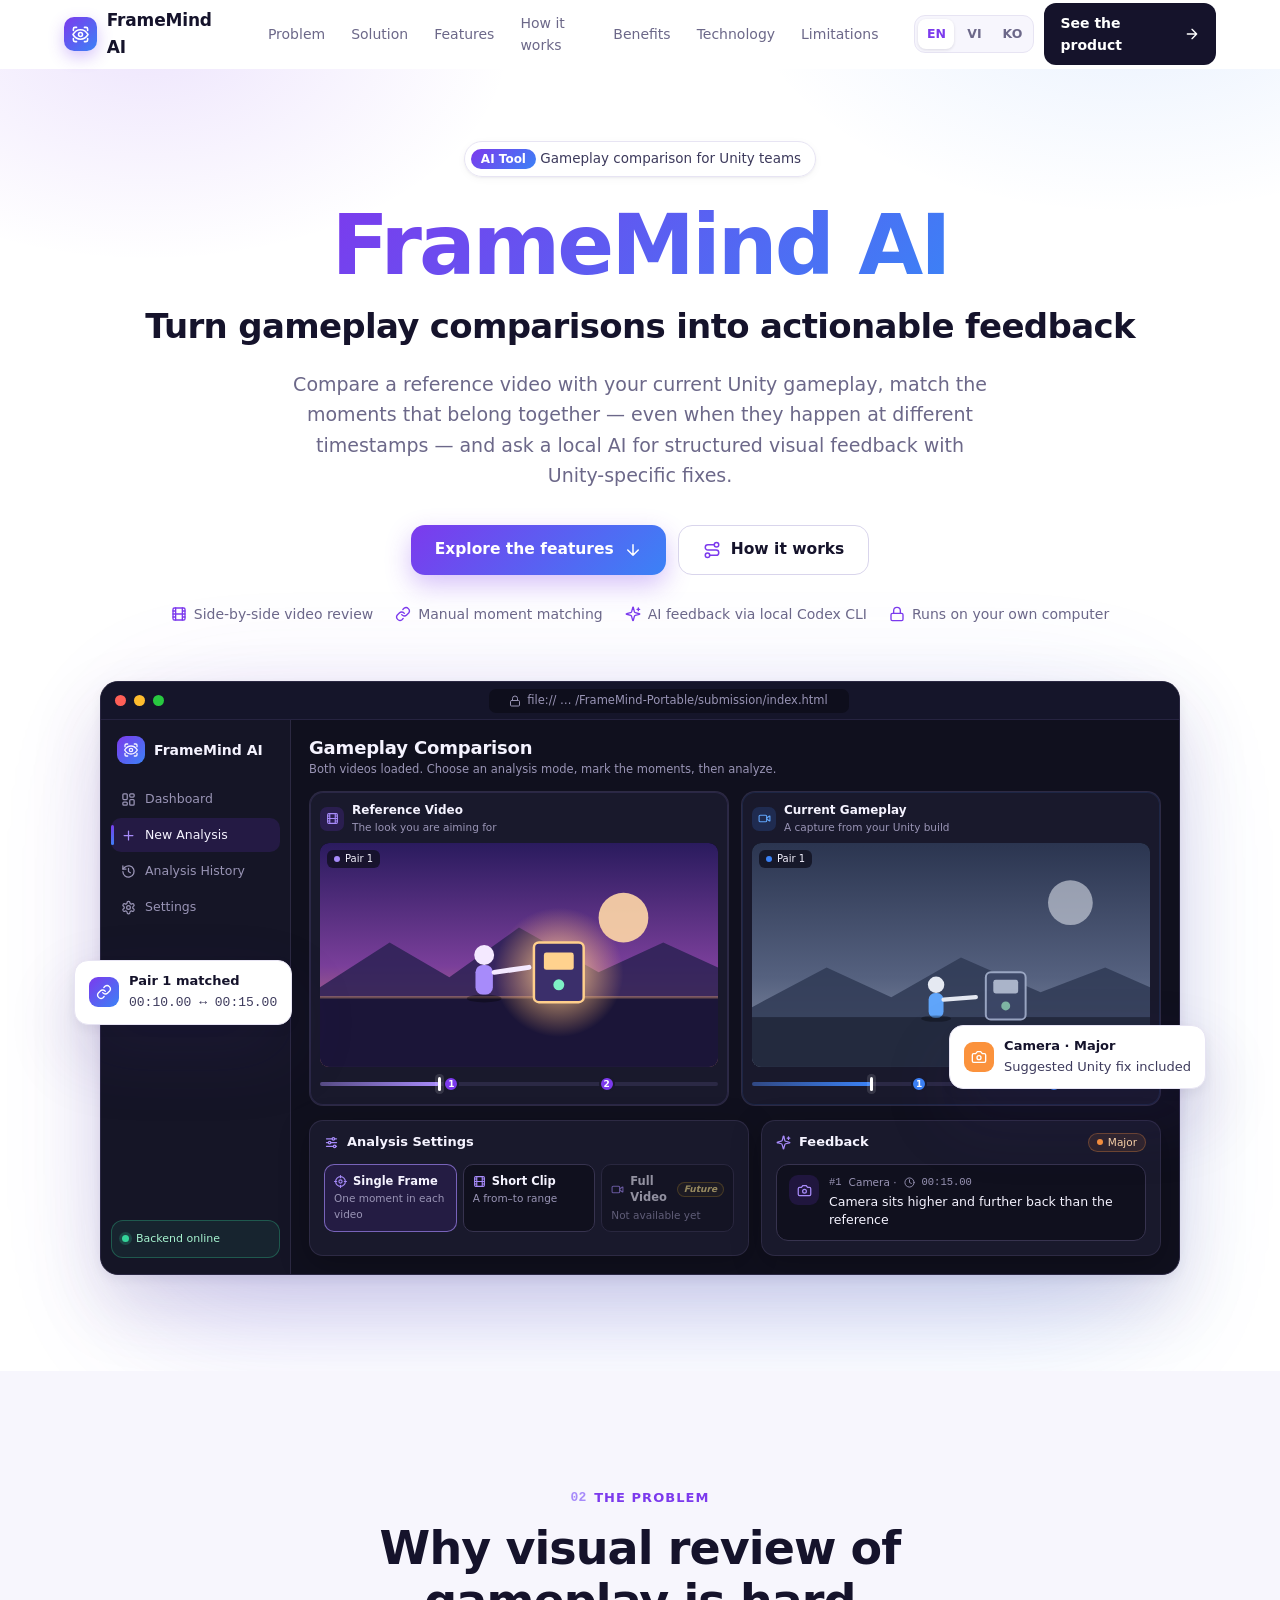
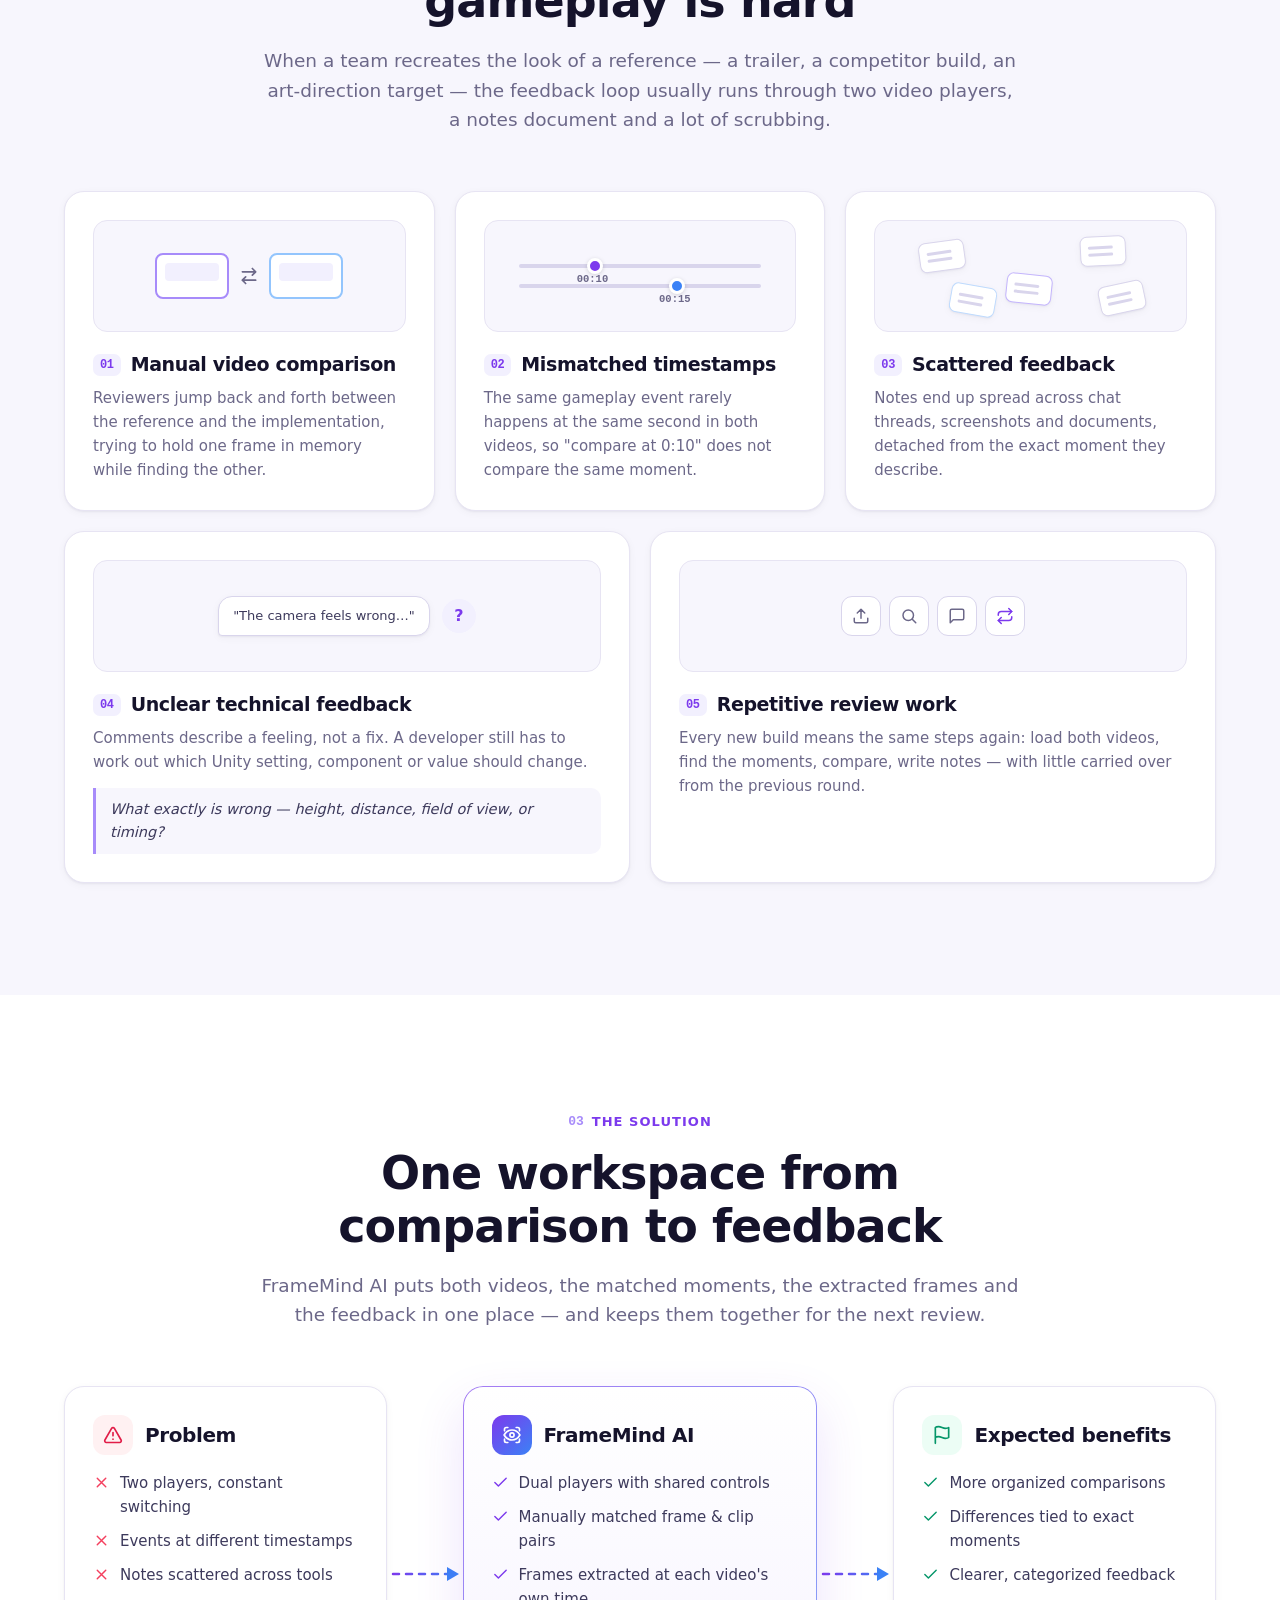
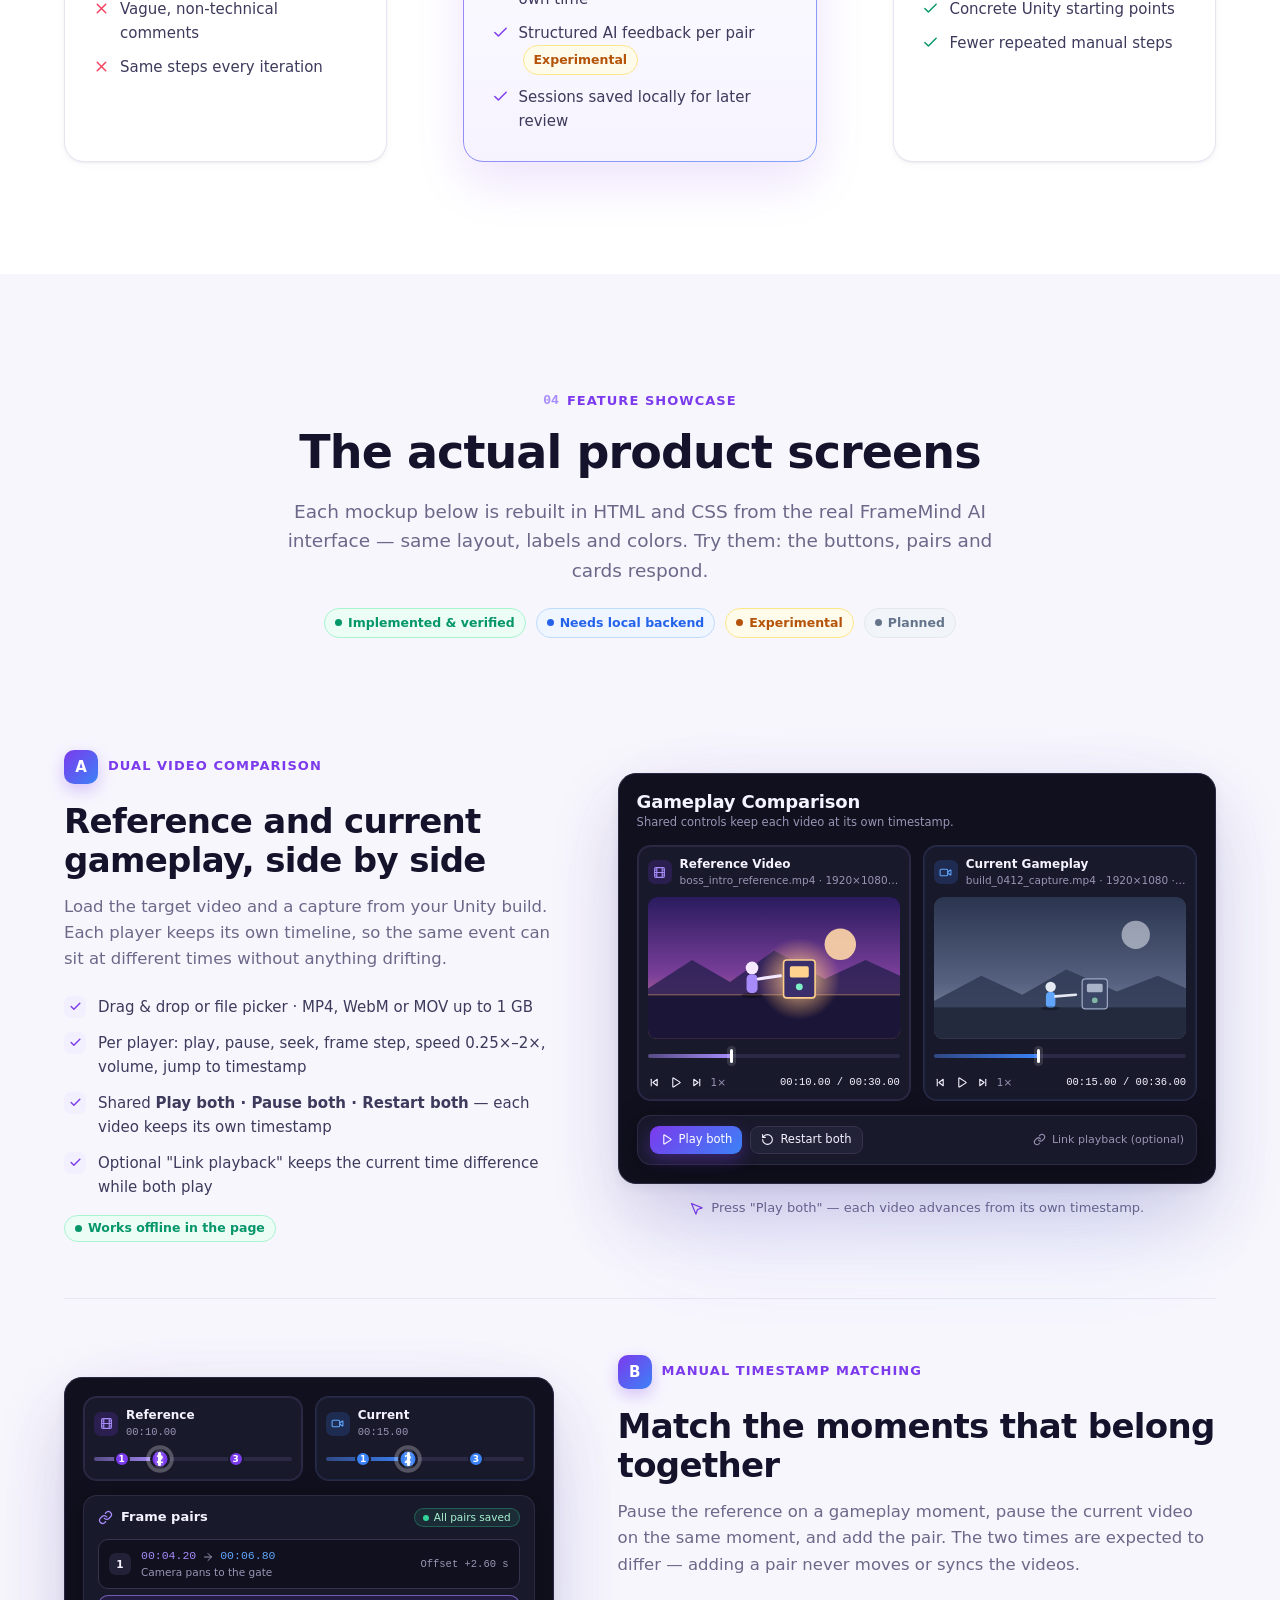
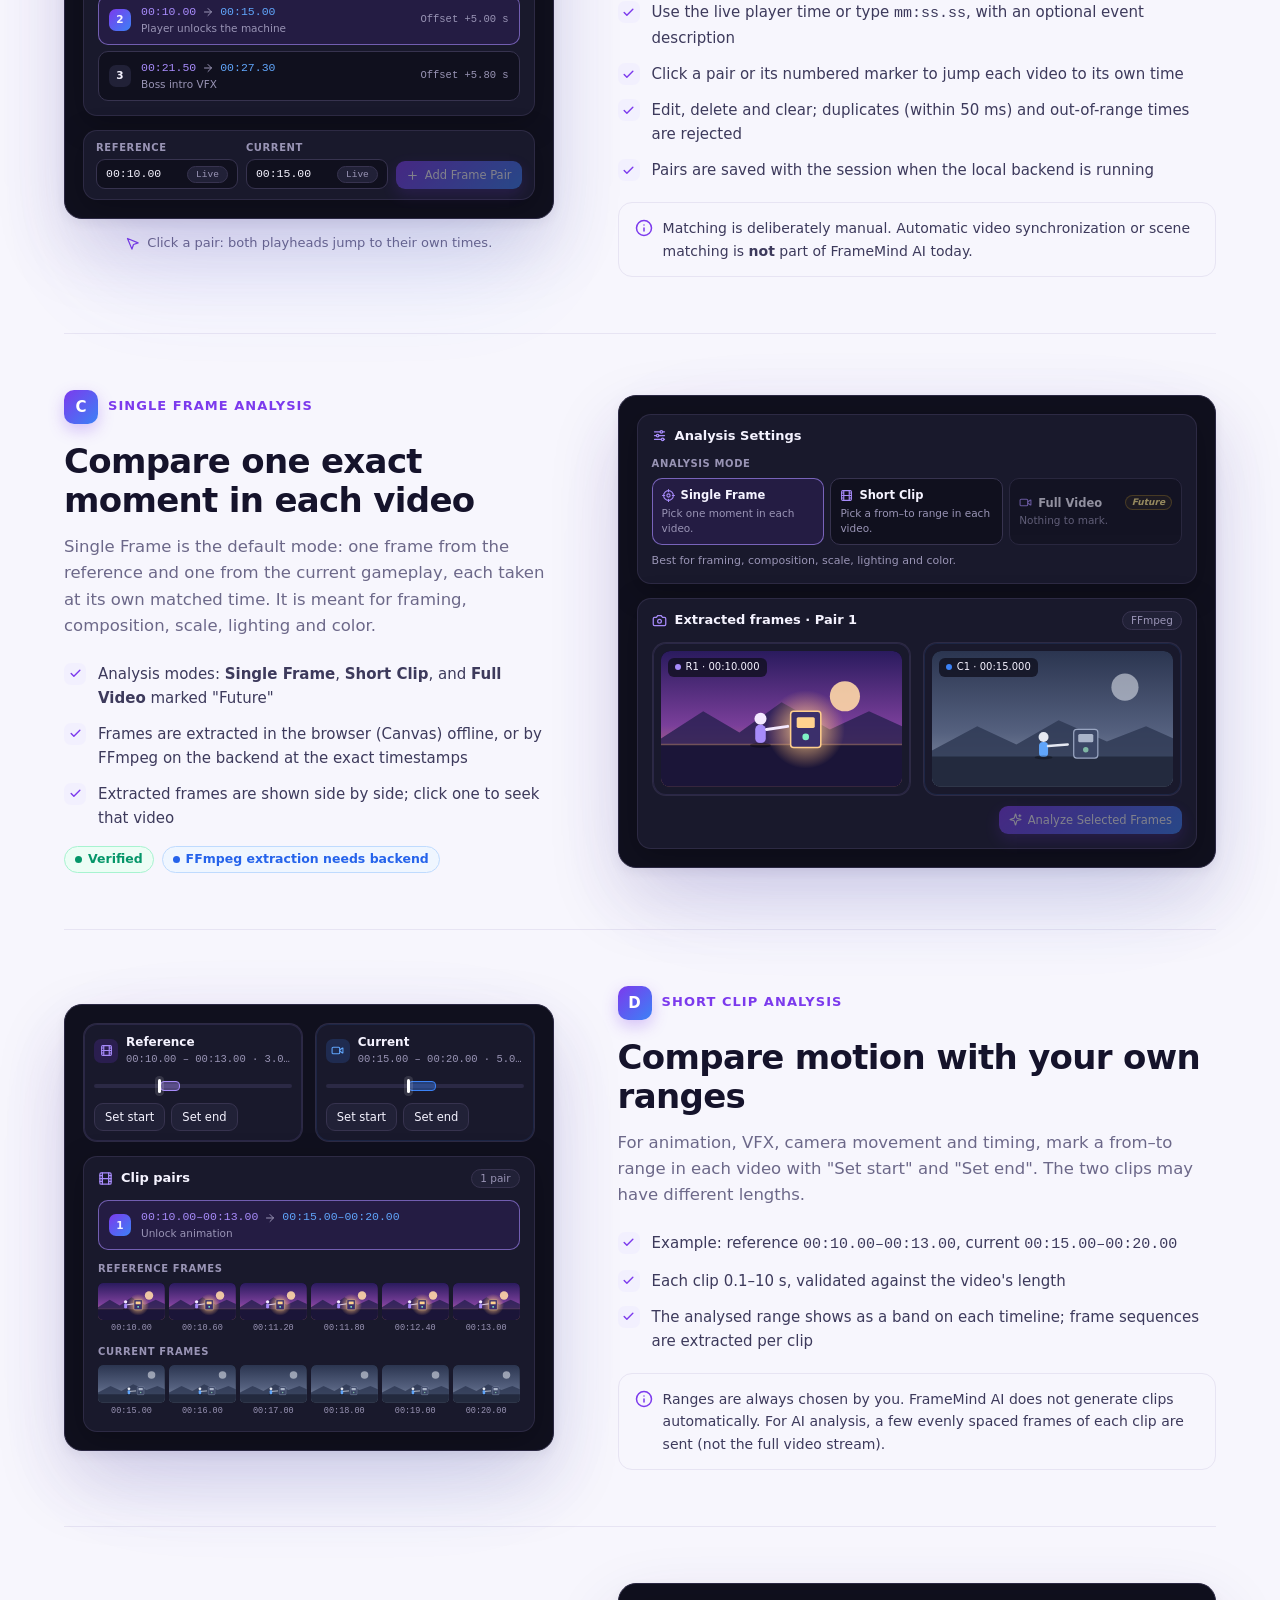
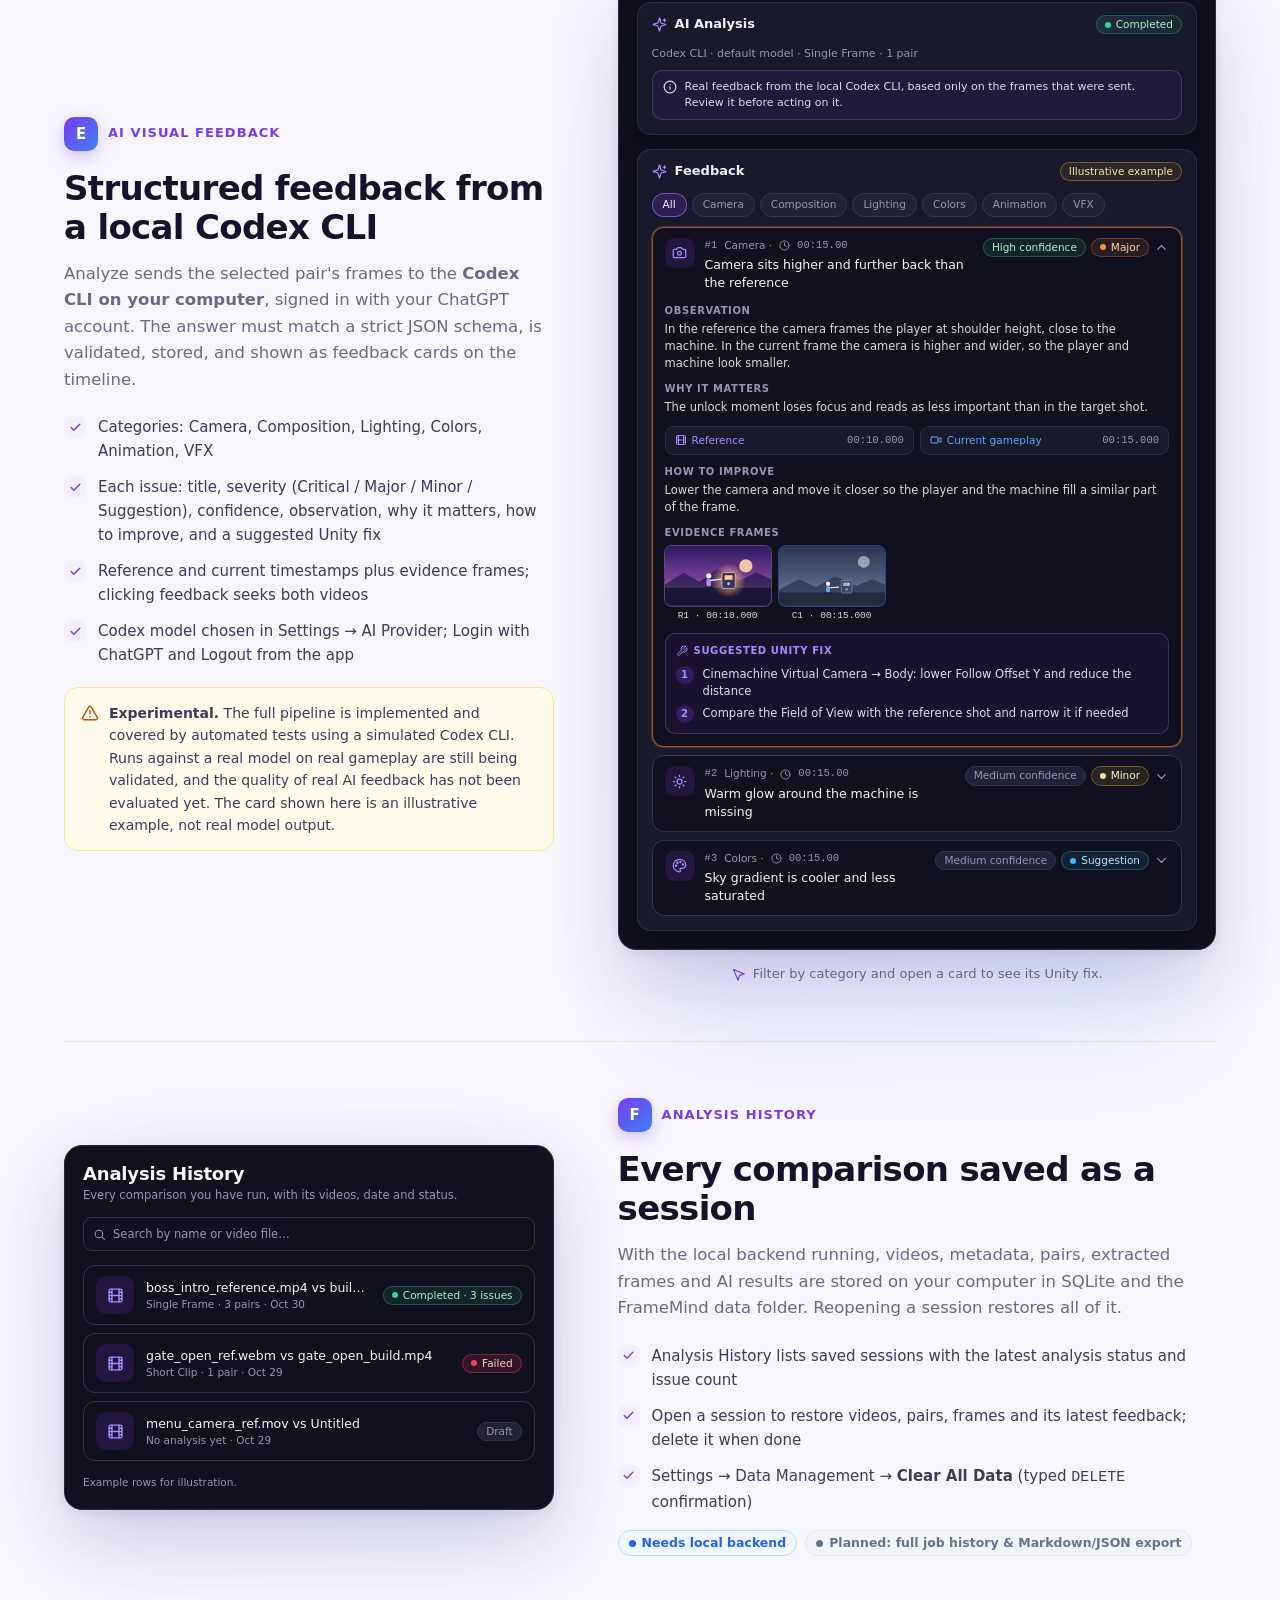
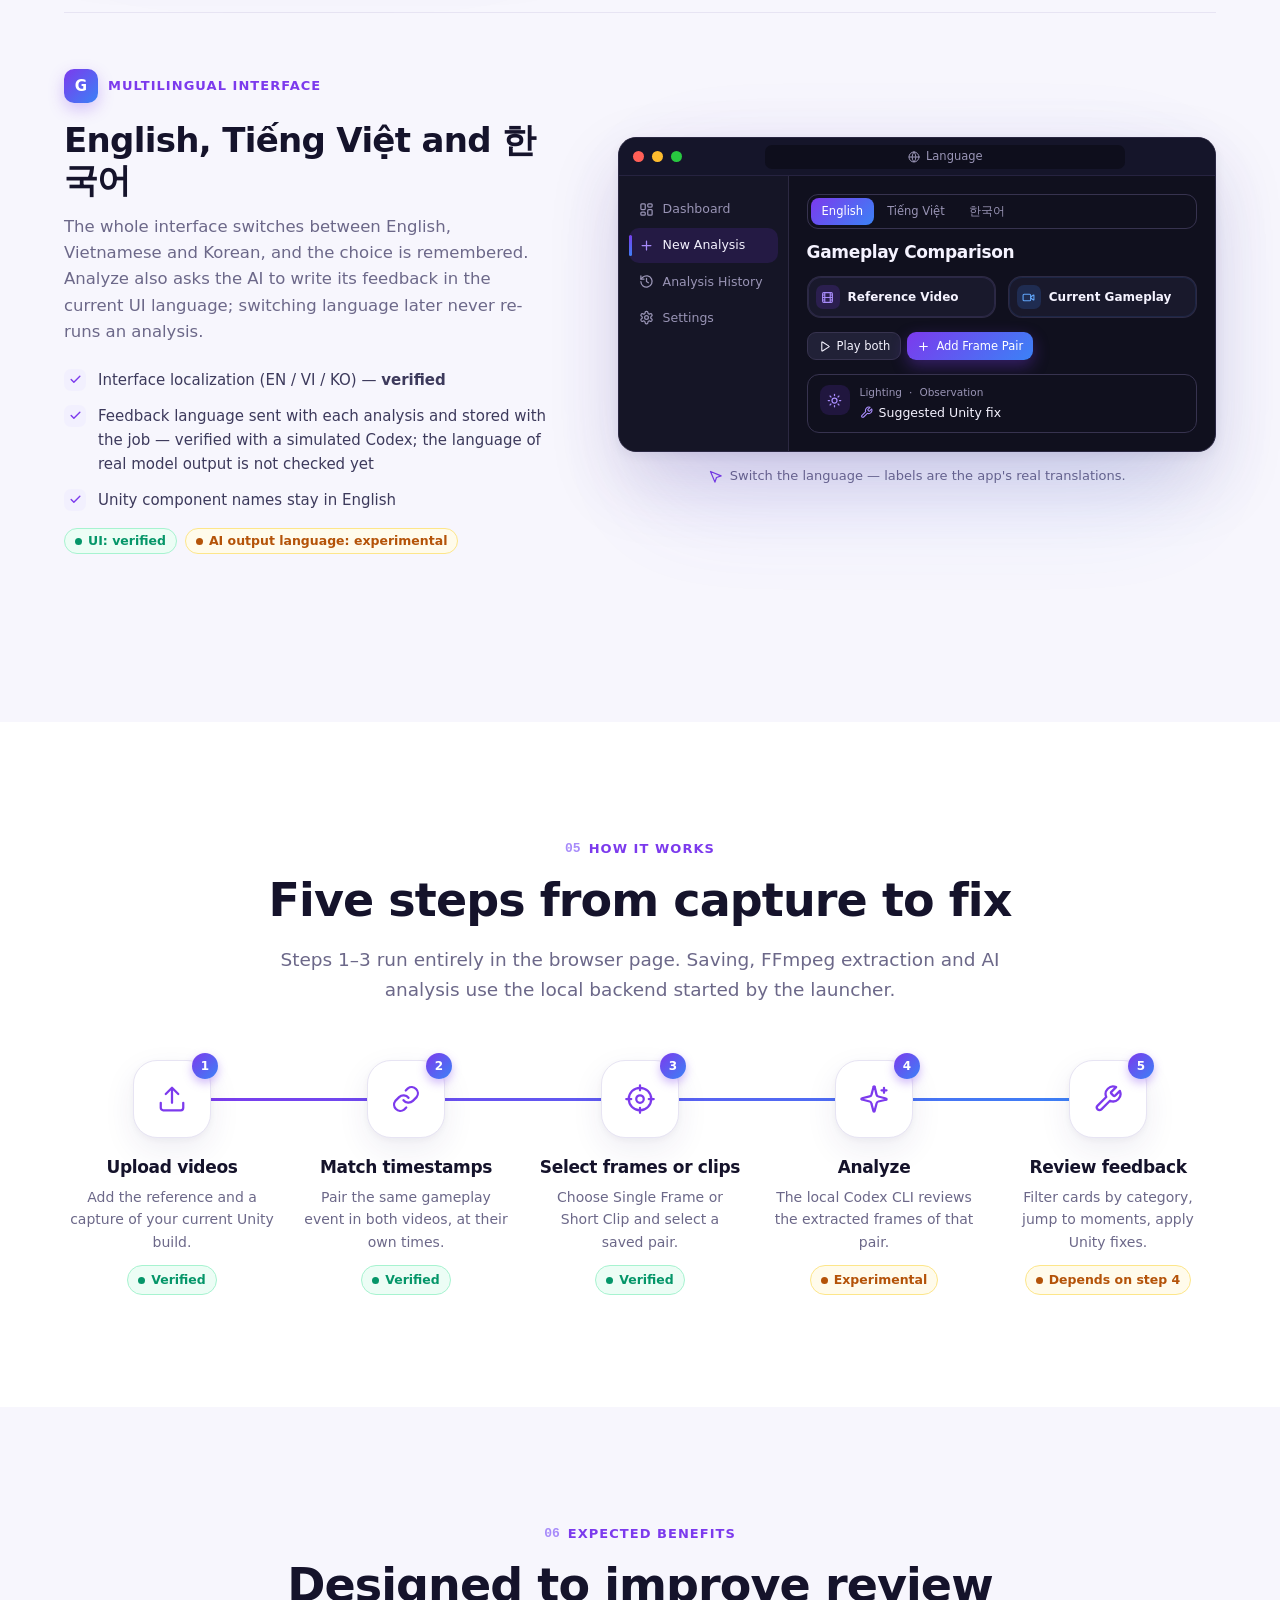
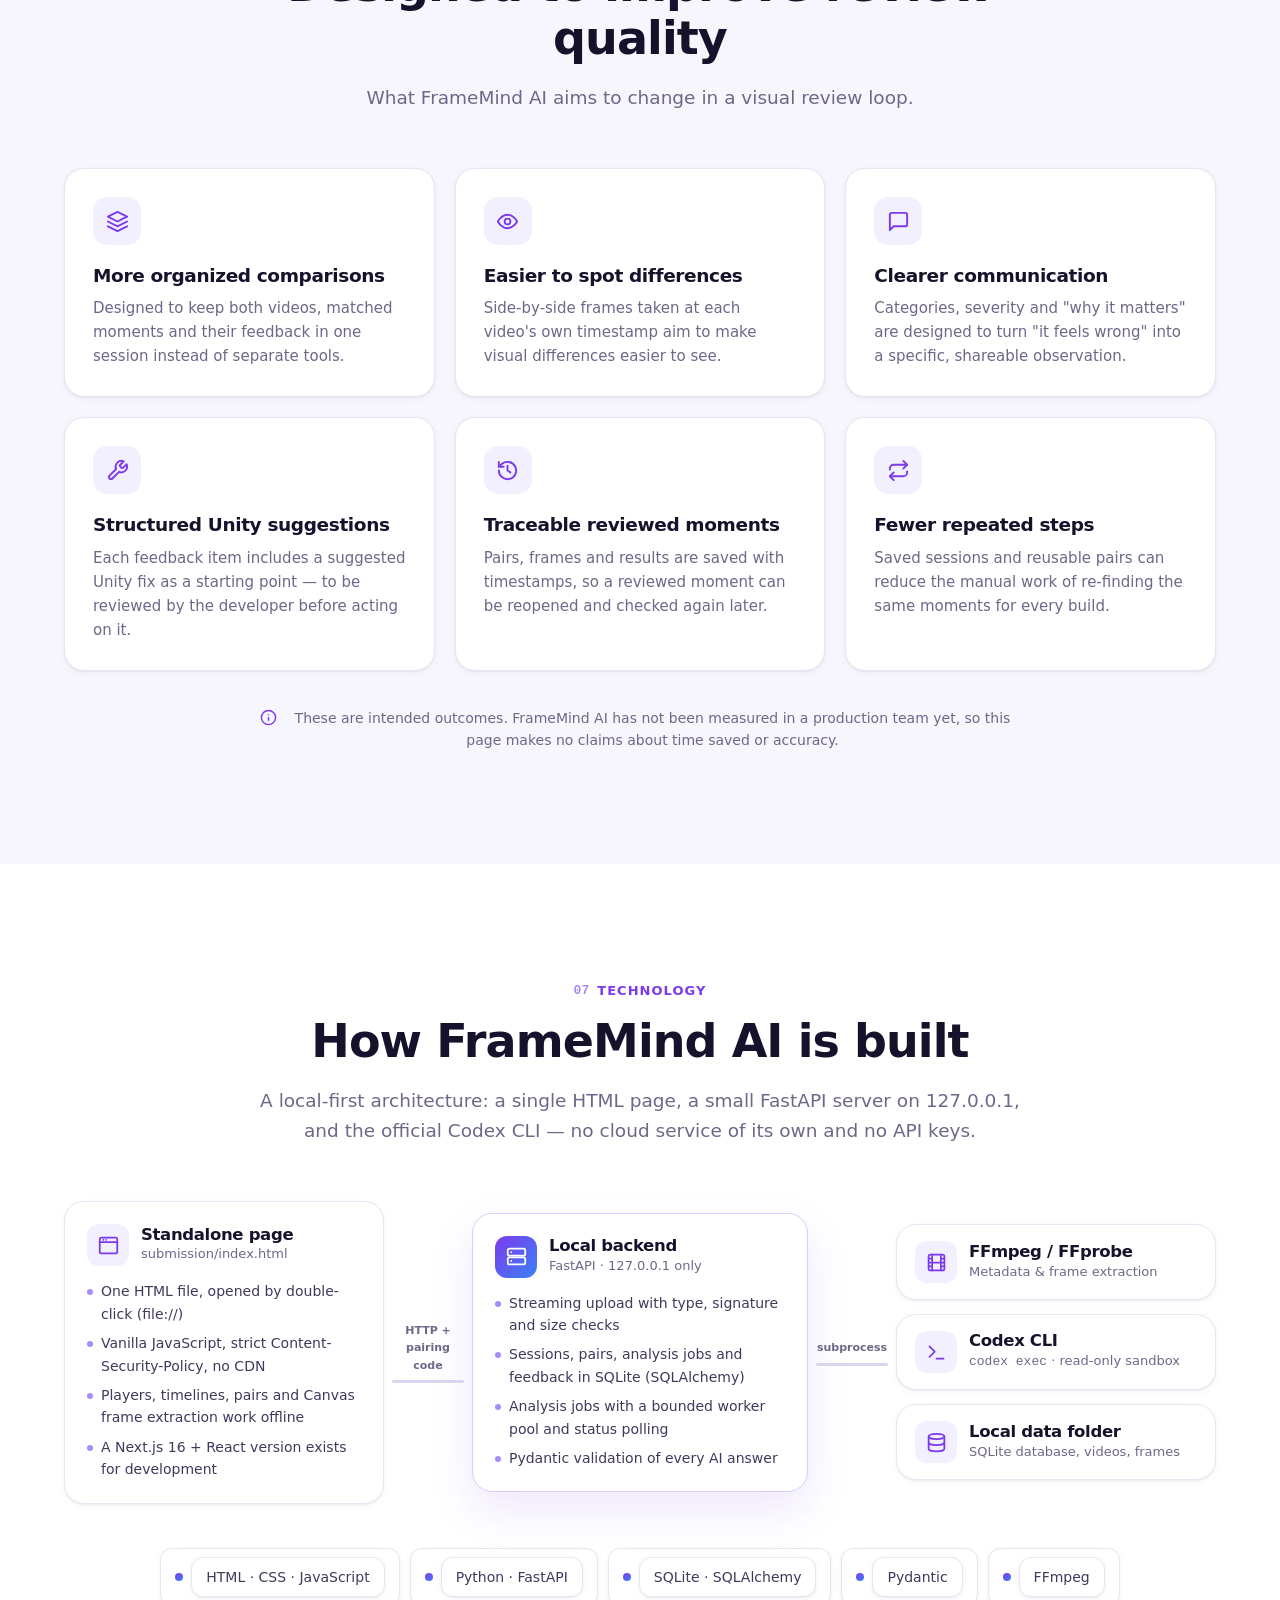
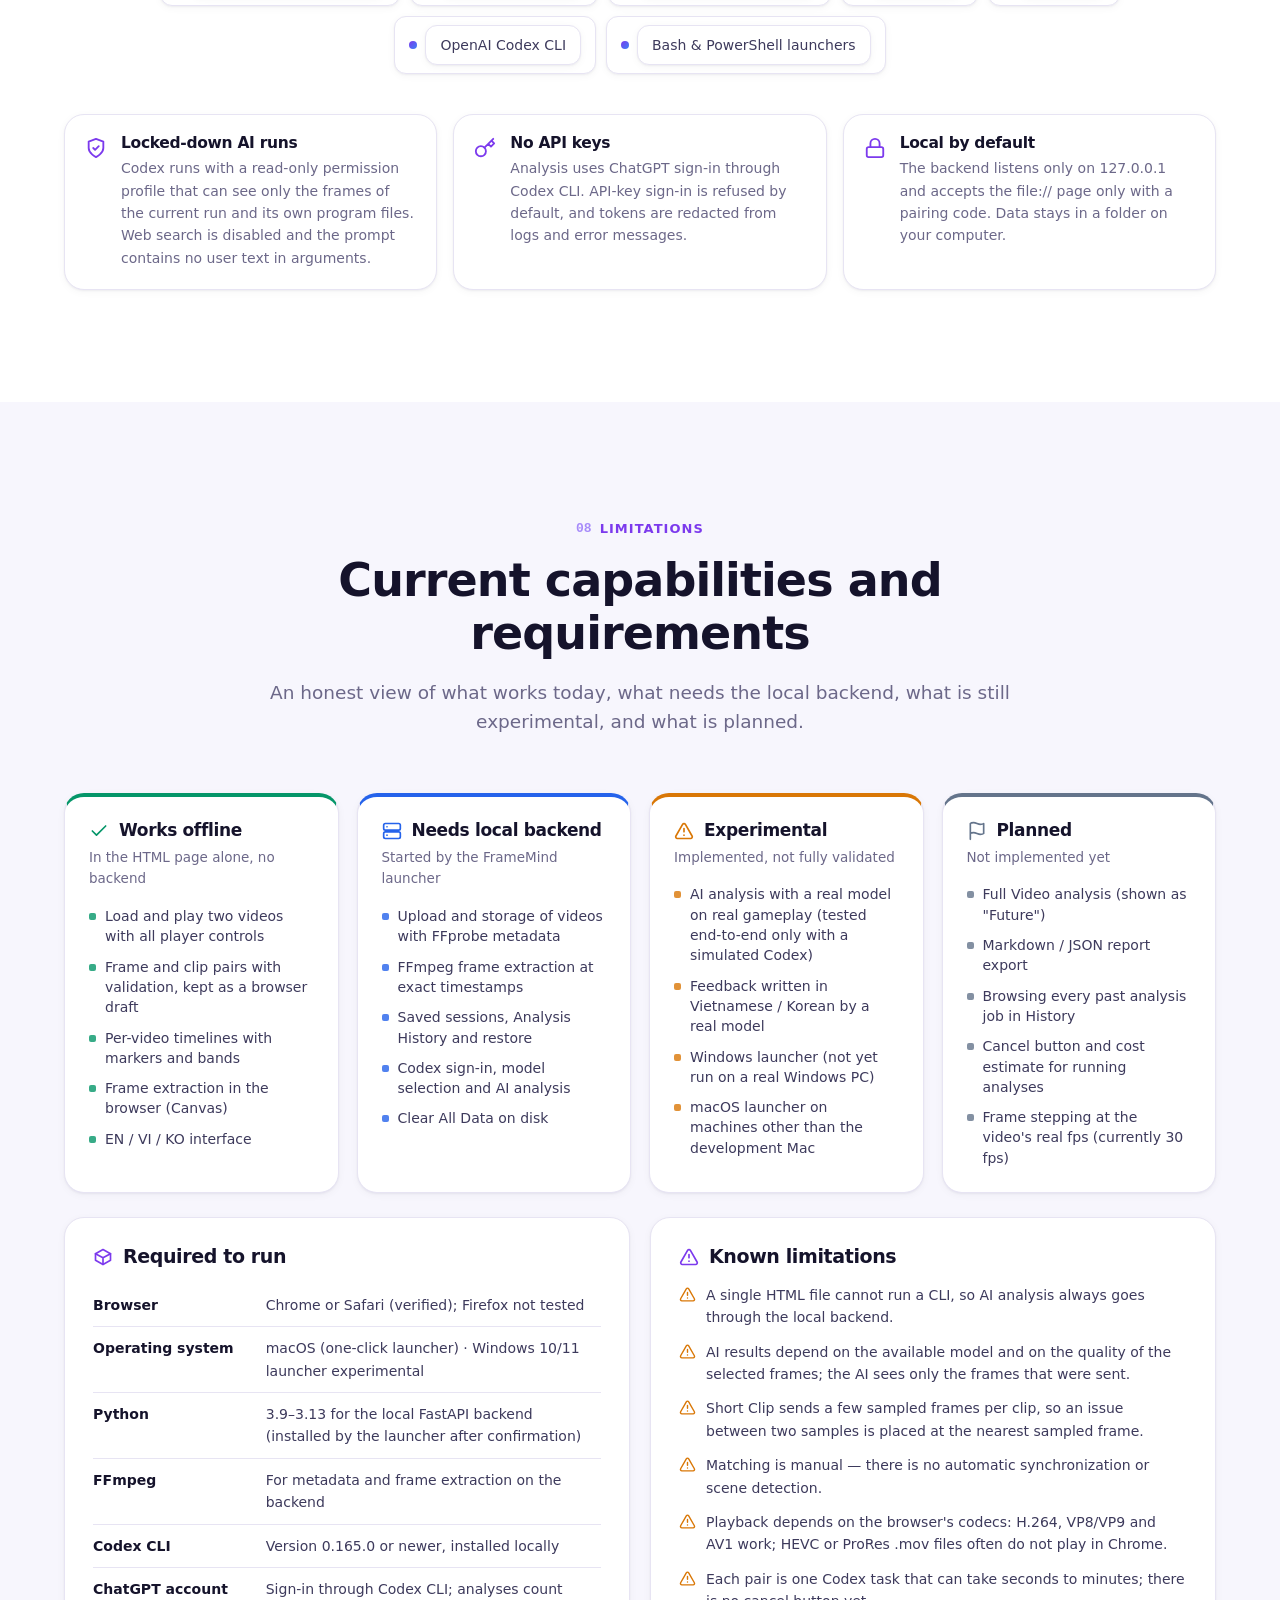
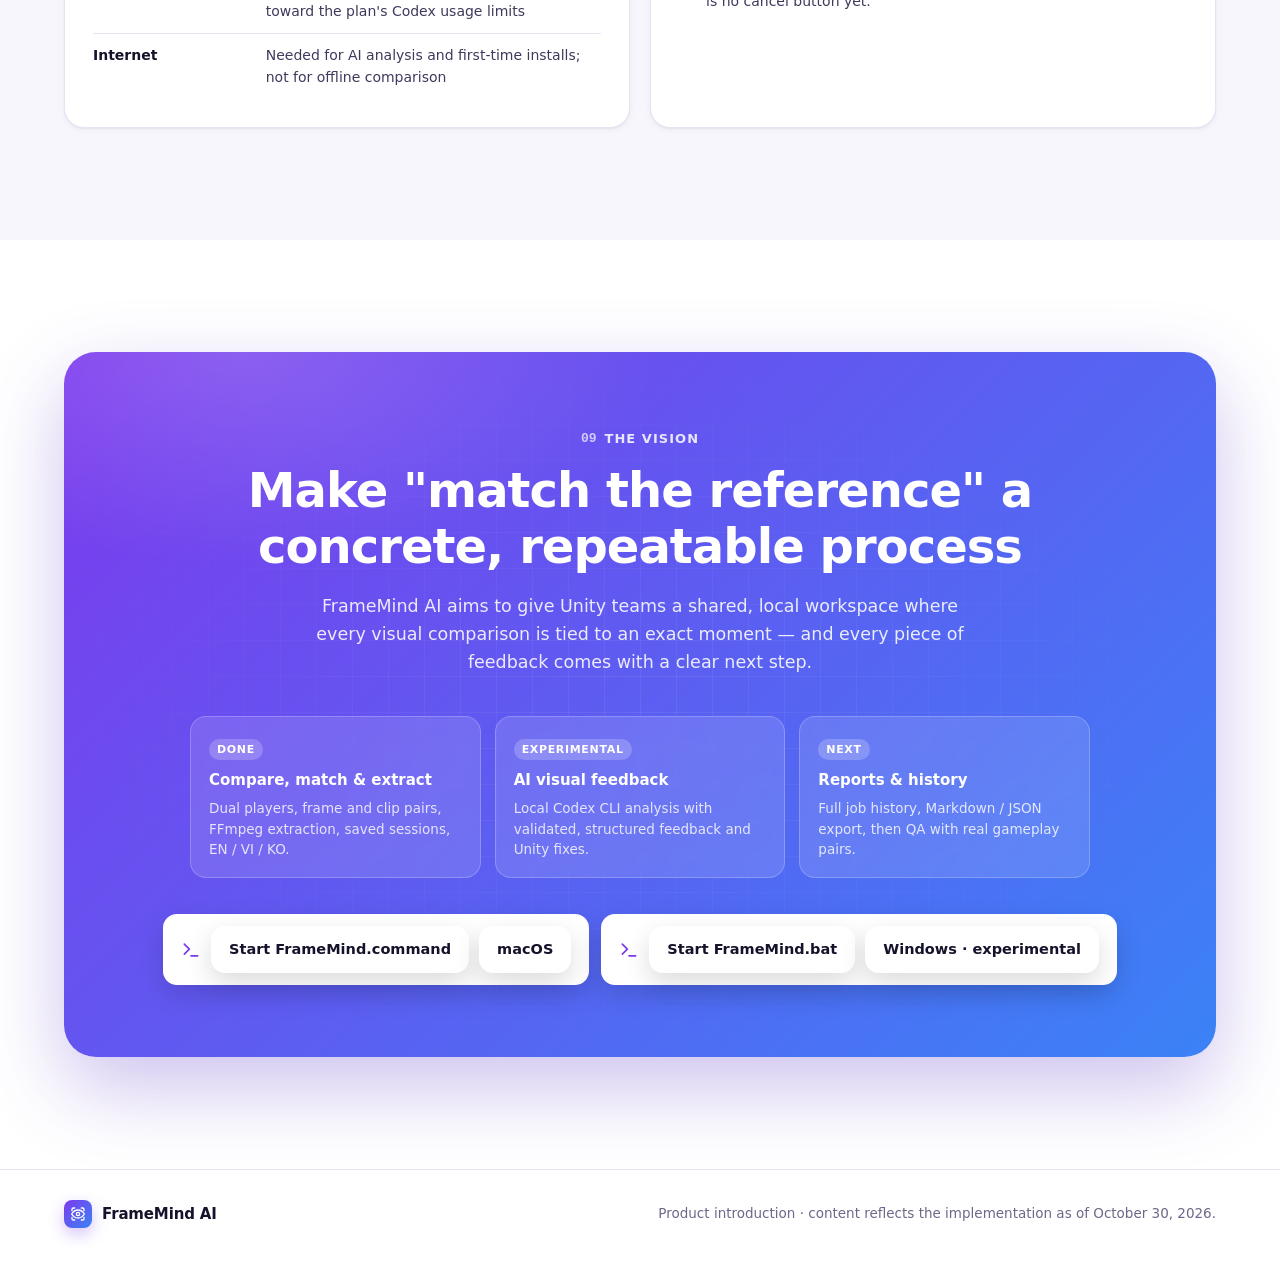
==== service-intro.html @ fdbe099b "Add service-intro.html: standalone product introduction page One self-contained HTML file (no extern" ====
<!doctype html>
<html lang="en">
<head>
<meta charset="utf-8">
<meta name="viewport" content="width=device-width, initial-scale=1">
<meta http-equiv="Content-Security-Policy" content="default-src 'none'; script-src 'unsafe-inline'; style-src 'unsafe-inline'; img-src data:">
<meta name="referrer" content="no-referrer">
<title>FrameMind AI — Gameplay Comparison &amp; Visual Feedback</title>
<meta name="description" content="FrameMind AI compares reference and current gameplay videos, aligns matching moments and organizes AI-assisted visual feedback for Unity teams.">
<!--
  FrameMind AI — product introduction page.
  One self-contained file: no external fonts, scripts, images or requests. Open it by double-clicking.
  Every claim on this page follows docs/PROGRESS.md, docs/ROADMAP.md and submission/index.html (2026-10-30).
-->
<style>
:root {
  --bg: #ffffff;
  --bg-soft: #f7f6fd;
  --bg-tint: #f2f0fe;
  --ink: #15132b;
  --ink-2: #3d3a5c;
  --muted: #6c6889;
  --line: #e7e4f3;
  --line-2: #d9d5ec;
  --primary: #7c3aed;
  --primary-2: #6d28d9;
  --primary-soft: #a78bfa;
  --accent: #3b82f6;
  --grad: linear-gradient(135deg, #7c3aed 0%, #3b82f6 100%);
  --ok: #059669; --ok-bg: #ecfdf5; --ok-line: #a7f3d0;
  --warn: #b45309; --warn-bg: #fffbeb; --warn-line: #fde68a;
  --plan: #64748b; --plan-bg: #f1f5f9; --plan-line: #e2e8f0;
  --info: #2563eb; --info-bg: #eff6ff; --info-line: #bfdbfe;
  --shadow-sm: 0 1px 2px rgba(21,19,43,.05), 0 2px 8px rgba(21,19,43,.04);
  --shadow: 0 2px 6px rgba(21,19,43,.04), 0 12px 32px rgba(54,38,120,.08);
  --shadow-lg: 0 4px 12px rgba(21,19,43,.06), 0 30px 70px rgba(54,38,120,.16);
  --radius: 20px;
  /* App (mockup) palette, copied from submission/index.html */
  --a-bg: #10101e; --a-surface: #19192c; --a-raised: #212137; --a-border: #37334f;
  --a-fg: #f5f3ff; --a-muted: #9994b5; --a-ref: #a78bfa; --a-cur: #3b82f6;
  --sev-critical: #f43f5e; --sev-major: #fb923c; --sev-minor: #fde68a; --sev-suggestion: #38bdf8;
  color-scheme: light;
}
* { box-sizing: border-box; }
html { overflow-x: hidden; overflow-x: clip; scroll-behavior: smooth; scroll-padding-top: 84px; -webkit-text-size-adjust: 100%; }
body {
  margin: 0; background: var(--bg); color: var(--ink);
  font-family: -apple-system, BlinkMacSystemFont, "Segoe UI", "Inter", "Apple SD Gothic Neo", "Malgun Gothic", "Noto Sans KR", system-ui, sans-serif;
  font-size: 16px; line-height: 1.6; -webkit-font-smoothing: antialiased; overflow-x: hidden;
}
h1, h2, h3, h4 { margin: 0; color: var(--ink); letter-spacing: -.02em; line-height: 1.15; }
p { margin: 0; }
a { color: var(--primary); text-decoration: none; }
button { font: inherit; color: inherit; cursor: pointer; border: 0; background: none; padding: 0; }
code, .mono { font-family: ui-monospace, SFMono-Regular, Menlo, Consolas, monospace; font-variant-numeric: tabular-nums; }
:focus-visible { outline: 2px solid var(--primary); outline-offset: 3px; border-radius: 6px; }
.ic { width: 20px; height: 20px; fill: none; stroke: currentColor; stroke-width: 2; stroke-linecap: round; stroke-linejoin: round; flex-shrink: 0; }
.sr-only { position: absolute; width: 1px; height: 1px; overflow: hidden; clip: rect(0,0,0,0); white-space: nowrap; }
.container { width: 100%; max-width: 1200px; margin: 0 auto; padding: 0 24px; }
@media (max-width: 640px) { .container { padding: 0 16px; } }
.grad-text { background: var(--grad); -webkit-background-clip: text; background-clip: text; color: transparent; }

/* ---------- Navigation ---------- */
.progress { position: fixed; top: 0; left: 0; height: 3px; width: 100%; transform-origin: 0 50%; transform: scaleX(0); background: var(--grad); z-index: 60; }
.nav { position: sticky; top: 0; z-index: 50; background: rgba(255,255,255,.82); backdrop-filter: saturate(180%) blur(14px); -webkit-backdrop-filter: saturate(180%) blur(14px); border-bottom: 1px solid transparent; transition: border-color .3s, box-shadow .3s; }
.nav.scrolled { border-bottom-color: var(--line); box-shadow: 0 6px 24px rgba(21,19,43,.04); }
.nav-inner { display: flex; align-items: center; justify-content: space-between; height: 68px; gap: 24px; }
.brand { display: flex; align-items: center; gap: 10px; color: var(--ink); font-weight: 650; font-size: 17px; letter-spacing: -.01em; }
.brand-mark { display: grid; place-items: center; width: 34px; height: 34px; border-radius: 10px; background: var(--grad); color: #fff; box-shadow: 0 6px 16px rgba(124,58,237,.3); }
.brand-mark .ic { width: 19px; height: 19px; }
.nav-links { display: flex; align-items: center; gap: 2px; list-style: none; margin: 0; padding: 0; }
.nav-links a { display: block; padding: 8px 12px; border-radius: 10px; color: var(--muted); font-size: 14px; font-weight: 500; transition: color .2s, background .2s; }
.nav-links a:hover { color: var(--ink); background: var(--bg-soft); }
.nav-links a.active { color: var(--primary); background: var(--bg-tint); }
.nav-cta { display: inline-flex; align-items: center; gap: 8px; padding: 9px 16px; border-radius: 12px; background: var(--ink); color: #fff; font-size: 14px; font-weight: 600; transition: transform .2s, box-shadow .2s; }
.nav-cta:hover { transform: translateY(-1px); box-shadow: 0 8px 20px rgba(21,19,43,.18); }
.nav-right { display: flex; align-items: center; gap: 10px; }
.lang-switch { display: inline-flex; padding: 3px; gap: 2px; border-radius: 11px; background: var(--bg-soft); border: 1px solid var(--line); }
.lang-switch button { min-width: 36px; height: 30px; padding: 0 8px; border-radius: 8px; font-size: 12.5px; font-weight: 650; color: var(--muted); transition: color .2s, background .2s, box-shadow .2s; }
.lang-switch button:hover { color: var(--ink); }
.lang-switch button[aria-pressed="true"] { background: #fff; color: var(--primary); box-shadow: 0 1px 3px rgba(21,19,43,.12); }
.tx { transition: opacity .18s ease; }
.switching .tx { opacity: 0; }
:lang(ko) body { word-break: keep-all; overflow-wrap: anywhere; }
.menu-btn { display: none; width: 42px; height: 42px; border-radius: 12px; border: 1px solid var(--line); place-items: center; color: var(--ink); }
@media (max-width: 1200px) {
  .menu-btn { display: grid; }
  .nav-cta { display: none; }
  .nav-links { position: absolute; top: 68px; left: 0; right: 0; flex-direction: column; align-items: stretch; gap: 2px; padding: 12px 16px 18px; background: #fff; border-bottom: 1px solid var(--line); box-shadow: 0 20px 40px rgba(21,19,43,.08); transform: translateY(-8px); opacity: 0; visibility: hidden; transition: opacity .2s, transform .2s, visibility .2s; }
  .nav-links a { padding: 12px 14px; font-size: 15px; }
  .nav.open .nav-links { transform: none; opacity: 1; visibility: visible; }
}

/* ---------- Common blocks ---------- */
section { position: relative; padding: 112px 0; }
@media (max-width: 760px) { section { padding: 76px 0; } }
.eyebrow { display: inline-flex; align-items: center; gap: 8px; font-size: 13px; font-weight: 650; letter-spacing: .08em; text-transform: uppercase; color: var(--primary); }
.eyebrow .num { font-family: ui-monospace, Menlo, monospace; color: var(--primary-soft); letter-spacing: 0; }
.section-head { max-width: 760px; margin: 0 auto 56px; text-align: center; }
.section-head h2 { margin-top: 14px; font-size: clamp(30px, 4.4vw, 46px); font-weight: 700; }
.section-head p { margin-top: 18px; font-size: clamp(16px, 1.6vw, 18.5px); color: var(--muted); }
.soft-bg { background: var(--bg-soft); }
.chip { display: inline-flex; align-items: center; gap: 6px; padding: 4px 10px; border-radius: 999px; font-size: 12.5px; font-weight: 600; border: 1px solid var(--line); background: #fff; color: var(--ink-2); white-space: nowrap; }
.chip .dot { width: 7px; height: 7px; border-radius: 50%; background: currentColor; }
.st-ok { color: var(--ok); background: var(--ok-bg); border-color: var(--ok-line); }
.st-exp { color: var(--warn); background: var(--warn-bg); border-color: var(--warn-line); }
.st-plan { color: var(--plan); background: var(--plan-bg); border-color: var(--plan-line); }
.st-be { color: var(--info); background: var(--info-bg); border-color: var(--info-line); }
.btn { display: inline-flex; align-items: center; justify-content: center; gap: 10px; height: 50px; padding: 0 24px; border-radius: 14px; font-weight: 600; font-size: 15.5px; transition: transform .2s, box-shadow .2s, background .2s; }
.btn-primary { background: var(--grad); color: #fff; box-shadow: 0 10px 26px rgba(124,58,237,.32); }
.btn-primary:hover { transform: translateY(-2px); box-shadow: 0 16px 34px rgba(124,58,237,.38); }
.btn-ghost { background: #fff; color: var(--ink); border: 1px solid var(--line-2); }
.btn-ghost:hover { transform: translateY(-2px); box-shadow: var(--shadow); }
.card { background: #fff; border: 1px solid var(--line); border-radius: var(--radius); box-shadow: var(--shadow-sm); }

/* ---------- Reveal on scroll ---------- */
.js .reveal { opacity: 0; transform: translateY(26px); transition: opacity .8s cubic-bezier(.2,.7,.2,1), transform .8s cubic-bezier(.2,.7,.2,1); transition-delay: var(--d, 0s); }
.js .reveal.from-left { transform: translateX(-30px); }
.js .reveal.from-right { transform: translateX(30px); }
.js .reveal.zoom { transform: scale(.96) translateY(16px); }
.js .reveal.in { opacity: 1; transform: none; }
@media (max-width: 960px) { .js .reveal.from-left, .js .reveal.from-right { transform: translateY(26px); } .js .reveal.in { transform: none; } }

/* ---------- Hero ---------- */
.hero { padding: 72px 0 96px; overflow: hidden; }
.hero::before { content: ""; position: absolute; inset: -20% -10% auto; height: 760px; background:
  radial-gradient(520px 320px at 18% 30%, rgba(124,58,237,.13), transparent 70%),
  radial-gradient(560px 340px at 82% 22%, rgba(59,130,246,.12), transparent 70%); pointer-events: none; }
.hero-grid { position: relative; display: grid; grid-template-columns: minmax(0, 1fr); gap: 56px; text-align: center; }
.hero-badge { display: inline-flex; align-items: center; gap: 10px; padding: 6px 14px 6px 6px; border-radius: 999px; border: 1px solid var(--line); background: rgba(255,255,255,.8); box-shadow: var(--shadow-sm); font-size: 13.5px; color: var(--ink-2); font-weight: 500; }
.hero-badge b { padding: 3px 10px; border-radius: 999px; background: var(--grad); color: #fff; font-size: 12px; font-weight: 650; }
.hero h1 { margin-top: 26px; font-size: clamp(44px, 7.4vw, 84px); font-weight: 760; letter-spacing: -.035em; line-height: 1.02; }
.hero .tagline { margin-top: 18px; font-size: clamp(22px, 3.1vw, 34px); font-weight: 650; letter-spacing: -.02em; color: var(--ink); line-height: 1.2; }
.hero .lead { max-width: 700px; margin: 22px auto 0; font-size: clamp(16.5px, 1.7vw, 19px); color: var(--muted); }
.hero-ctas { display: flex; flex-wrap: wrap; justify-content: center; gap: 12px; margin-top: 34px; }
.hero-facts { display: flex; flex-wrap: wrap; justify-content: center; gap: 10px 22px; margin-top: 28px; font-size: 14px; color: var(--muted); }
.hero-facts span { display: inline-flex; align-items: center; gap: 7px; }
.hero-facts .ic { width: 16px; height: 16px; color: var(--primary); }
.hero-visual { position: relative; max-width: 1080px; margin: 0 auto; width: 100%; }
.hero-visual::before { content: ""; position: absolute; inset: 8% 4% -6%; background: var(--grad); filter: blur(70px); opacity: .22; border-radius: 40px; }
.float-chip { position: absolute; z-index: 3; display: flex; align-items: center; gap: 10px; padding: 10px 14px; border-radius: 14px; background: #fff; border: 1px solid var(--line); box-shadow: var(--shadow-lg); font-size: 13px; color: var(--ink-2); animation: bob 6s ease-in-out infinite; text-align: left; }
.float-chip .fi { display: grid; place-items: center; width: 30px; height: 30px; border-radius: 9px; color: #fff; }
.float-chip .fi .ic { width: 16px; height: 16px; }
.float-chip b { display: block; color: var(--ink); font-size: 13px; }
.fc-1 { left: -26px; top: 47%; }
.fc-2 { right: -26px; top: 58%; animation-delay: -3s; }
@keyframes bob { 0%,100% { transform: translateY(0); } 50% { transform: translateY(-8px); } }
@media (max-width: 1140px) { .fc-1 { left: 8px; top: -22px; } .fc-2 { right: 8px; top: auto; bottom: -24px; } }
@media (max-width: 640px) { .float-chip { display: none; } }

/* ---------- App mockups (dark, mirrors submission/index.html) ---------- */
.app { position: relative; z-index: 2; border-radius: 18px; background: var(--a-bg); color: var(--a-fg); border: 1px solid #2a2742; box-shadow: var(--shadow-lg); overflow: hidden; font-size: 12.5px; line-height: 1.45; text-align: left; }
.app-bar { display: flex; align-items: center; gap: 8px; height: 38px; padding: 0 14px; background: #15152a; border-bottom: 1px solid #262340; }
.app-bar i { width: 11px; height: 11px; border-radius: 50%; background: #3a3654; }
.app-bar i:nth-child(1) { background: #ff5f57; } .app-bar i:nth-child(2) { background: #febc2e; } .app-bar i:nth-child(3) { background: #28c840; }
.app-bar .url { flex: 1; max-width: 360px; margin: 0 auto; height: 24px; border-radius: 7px; background: #0e0e1c; color: var(--a-muted); font-size: 11.5px; display: flex; align-items: center; justify-content: center; gap: 6px; overflow: hidden; white-space: nowrap; }
.app-bar .url .ic { width: 12px; height: 12px; }
.app-body { display: grid; grid-template-columns: 190px 1fr; min-height: 0; }
.app-side { border-right: 1px solid rgba(55,51,79,.7); background: rgba(25,25,44,.6); padding: 16px 10px; display: flex; flex-direction: column; gap: 18px; }
.app-logo { display: flex; align-items: center; gap: 9px; padding: 0 6px; font-weight: 600; font-size: 14px; }
.app-logo span:first-child { display: grid; place-items: center; width: 28px; height: 28px; border-radius: 9px; background: var(--grad); }
.app-logo .ic { width: 16px; height: 16px; }
.app-nav { display: flex; flex-direction: column; gap: 2px; }
.app-nav div { position: relative; display: flex; align-items: center; gap: 9px; padding: 8px 10px; border-radius: 10px; color: var(--a-muted); font-weight: 500; }
.app-nav .ic { width: 15px; height: 15px; }
.app-nav div.on { background: rgba(124,58,237,.15); color: var(--a-fg); }
.app-nav div.on .ic { color: var(--a-ref); }
.app-nav div.on::before { content: ""; position: absolute; left: 0; top: 7px; bottom: 7px; width: 3px; border-radius: 4px; background: var(--grad); }
.app-side .note { margin-top: auto; border-radius: 12px; border: 1px solid rgba(52,211,153,.3); background: rgba(52,211,153,.08); padding: 10px; font-size: 11px; color: #a7f3d0; display: flex; gap: 7px; align-items: center; }
.app-side .note i { width: 7px; height: 7px; border-radius: 50%; background: #34d399; box-shadow: 0 0 0 3px rgba(52,211,153,.2); }
.app h4 { color: var(--a-fg); }
.app-main { padding: 18px; display: flex; flex-direction: column; gap: 14px; min-width: 0; }
.app-h { display: flex; align-items: flex-end; justify-content: space-between; gap: 12px; }
.app-h h4 { color: var(--a-fg); font-size: 18px; font-weight: 600; letter-spacing: -.01em; }
.app-h p { color: var(--a-muted); font-size: 11.5px; margin-top: 2px; }
.a-card { border-radius: 14px; border: 1px solid rgba(55,51,79,.7); background: var(--a-surface); box-shadow: 0 8px 30px rgba(0,0,0,.25); min-width: 0; }
.a-card-h { display: flex; align-items: center; justify-content: space-between; gap: 8px; padding: 12px 14px 0; }
.a-card-h h5 { margin: 0; font-size: 13px; font-weight: 600; display: flex; align-items: center; gap: 8px; color: var(--a-fg); }
.a-card-h h5 .ic { width: 15px; height: 15px; }
.a-card-b { padding: 12px 14px 14px; }
.a-muted { color: var(--a-muted); }
.a-ref { color: var(--a-ref); } .a-cur { color: #60a5fa; }
.a-badge { display: inline-flex; align-items: center; gap: 5px; padding: 1px 8px; border-radius: 999px; border: 1px solid var(--a-border); background: var(--a-raised); color: var(--a-muted); font-size: 10.5px; font-weight: 500; white-space: nowrap; }
.a-badge .d { width: 6px; height: 6px; border-radius: 50%; }
.b-critical { border-color: rgba(244,63,94,.4); background: rgba(244,63,94,.15); color: #fecdd3; }
.b-major { border-color: rgba(251,146,60,.3); background: rgba(251,146,60,.1); color: #fed7aa; }
.b-minor { border-color: rgba(252,211,77,.3); background: rgba(252,211,77,.1); color: #fef3c7; }
.b-suggestion { border-color: rgba(56,189,248,.3); background: rgba(56,189,248,.1); color: #bae6fd; }
.b-ok { border-color: rgba(52,211,153,.3); background: rgba(52,211,153,.1); color: #a7f3d0; }
.d-critical { background: var(--sev-critical); } .d-major { background: var(--sev-major); } .d-minor { background: var(--sev-minor); } .d-suggestion { background: var(--sev-suggestion); }
.a-btn { display: inline-flex; align-items: center; gap: 6px; height: 28px; padding: 0 10px; border-radius: 9px; border: 1px solid var(--a-border); background: var(--a-raised); color: var(--a-fg); font-size: 11.5px; font-weight: 500; white-space: nowrap; transition: background .2s, border-color .2s, transform .15s; }
.a-btn .ic { width: 13px; height: 13px; }
.a-btn:hover { border-color: #4b4570; background: #29294a; }
.a-btn:active { transform: scale(.97); }
.a-btn.primary { border: 0; background: var(--grad); color: #fff; box-shadow: 0 6px 16px rgba(124,58,237,.35); }
.a-btn[disabled] { opacity: .45; cursor: not-allowed; }
.a-label { font-size: 10px; font-weight: 600; letter-spacing: .06em; text-transform: uppercase; color: var(--a-muted); }

/* video panel */
.vgrid { display: grid; grid-template-columns: minmax(0, 1fr) minmax(0, 1fr); gap: 12px; }
.vpanel { border-radius: 14px; border: 1px solid rgba(55,51,79,.7); background: var(--a-surface); padding: 10px; min-width: 0; }
.vpanel.ref { box-shadow: inset 0 0 0 1px rgba(167,139,250,.12); }
.vpanel.cur { box-shadow: inset 0 0 0 1px rgba(59,130,246,.12); }
.vhead { display: flex; align-items: center; gap: 8px; margin-bottom: 8px; min-width: 0; }
.vhead .vi { display: grid; place-items: center; width: 24px; height: 24px; border-radius: 7px; flex-shrink: 0; }
.vpanel.ref .vi { background: rgba(124,58,237,.18); color: var(--a-ref); }
.vpanel.cur .vi { background: rgba(59,130,246,.18); color: #60a5fa; }
.vhead .vi .ic { width: 13px; height: 13px; }
.vhead b { font-size: 12px; font-weight: 600; display: block; }
.vhead small { display: block; color: var(--a-muted); font-size: 10.5px; white-space: nowrap; overflow: hidden; text-overflow: ellipsis; }
.vhead > div { min-width: 0; }
.screen { position: relative; aspect-ratio: 16/9; border-radius: 9px; overflow: hidden; background: #000; }
.screen svg { display: block; width: 100%; height: 100%; }
.screen .tag { position: absolute; left: 7px; top: 7px; display: flex; align-items: center; gap: 5px; padding: 2px 7px; border-radius: 6px; background: rgba(16,16,30,.78); font-size: 10px; color: var(--a-fg); backdrop-filter: blur(4px); }
.screen .tag .d { width: 6px; height: 6px; border-radius: 50%; }
.vctl { display: flex; align-items: center; gap: 8px; margin-top: 8px; color: var(--a-muted); font-size: 10.5px; }
.vctl .ic { width: 13px; height: 13px; color: var(--a-fg); }
.vctl .t { margin-left: auto; color: var(--a-fg); }
.track { position: relative; height: 22px; margin-top: 6px; }
.track .bar { position: absolute; left: 0; right: 0; top: 9px; height: 4px; border-radius: 4px; background: #2b2945; }
.track .fill { position: absolute; left: 0; top: 9px; height: 4px; border-radius: 4px; width: var(--p, 30%); }
.vpanel.ref .fill { background: linear-gradient(90deg, rgba(167,139,250,.35), var(--a-ref)); }
.vpanel.cur .fill { background: linear-gradient(90deg, rgba(59,130,246,.35), var(--a-cur)); }
.track .head { position: absolute; top: 4px; left: var(--p, 30%); width: 3px; height: 14px; margin-left: -1.5px; border-radius: 3px; background: #fff; box-shadow: 0 0 0 3px rgba(255,255,255,.12); }
.track .mk { position: absolute; top: 3px; left: var(--x); transform: translateX(-50%); width: 16px; height: 16px; border-radius: 50%; display: grid; place-items: center; font-size: 9px; font-weight: 700; color: #fff; border: 2px solid var(--a-surface); transition: transform .25s, box-shadow .25s; }
.vpanel.ref .mk { background: var(--primary); }
.vpanel.cur .mk { background: var(--a-cur); }
.track .mk.sel { transform: translateX(-50%) scale(1.25); box-shadow: 0 0 0 3px rgba(255,255,255,.25); }
.track .band { position: absolute; top: 6px; height: 10px; left: var(--x); width: var(--w); border-radius: 4px; }
.vpanel.ref .band { background: rgba(167,139,250,.38); border: 1px solid var(--a-ref); }
.vpanel.cur .band { background: rgba(59,130,246,.38); border: 1px solid var(--a-cur); }
.hero .anim-head .fill, .hero .anim-head .head { animation: scrub 9s linear infinite; }
.hero .vpanel.cur .anim-head .fill, .hero .vpanel.cur .anim-head .head { animation-duration: 11s; animation-delay: -2s; }
@keyframes scrub { from { --p: 6%; } to { --p: 94%; } }
@property --p { syntax: "<percentage>"; inherits: true; initial-value: 30%; }

/* hero mini rows */
.mini-grid { display: grid; grid-template-columns: 1.1fr 1fr; gap: 12px; }
.mode-row { display: grid; grid-template-columns: repeat(3, 1fr); gap: 6px; }
.mode { border-radius: 10px; border: 1px solid var(--a-border); background: var(--a-bg); padding: 8px 9px; font-size: 11px; transition: border-color .2s, background .2s; text-align: left; color: var(--a-fg); }
.mode b { display: flex; align-items: center; gap: 6px; font-size: 11.5px; font-weight: 600; }
.mode b .ic { width: 13px; height: 13px; color: var(--a-ref); }
.mode span { display: block; color: var(--a-muted); font-size: 10.5px; margin-top: 2px; }
.mode.on { border-color: rgba(167,139,250,.65); background: rgba(124,58,237,.12); }
.mode.dis { opacity: .55; cursor: not-allowed; }
.mode .fut { margin-left: auto; font-size: 9px; padding: 0 6px; border-radius: 99px; border: 1px solid rgba(251,191,36,.35); color: #fde68a; background: rgba(251,191,36,.08); font-weight: 600; }
.pair { display: flex; align-items: center; gap: 10px; padding: 8px 10px; border-radius: 10px; border: 1px solid var(--a-border); background: var(--a-bg); transition: border-color .2s, background .2s; width: 100%; text-align: left; color: var(--a-fg); }
.pair + .pair { margin-top: 6px; }
.pair .n { display: grid; place-items: center; width: 22px; height: 22px; border-radius: 7px; background: var(--a-raised); font-size: 10.5px; font-weight: 700; flex-shrink: 0; }
.pair.on { border-color: rgba(167,139,250,.6); background: rgba(124,58,237,.12); }
.pair.on .n { background: var(--grad); }
.pair .times { display: flex; align-items: center; gap: 6px; font-size: 11.5px; flex-wrap: wrap; }
.pair .times .ic { width: 12px; height: 12px; color: var(--a-muted); }
.pair .ev { display: block; color: var(--a-muted); font-size: 10.5px; white-space: nowrap; overflow: hidden; text-overflow: ellipsis; }
.pair .off { margin-left: auto; font-size: 10.5px; color: var(--a-muted); white-space: nowrap; }
.pair > span.grow { flex: 1; min-width: 0; }

/* feedback card */
.fcard { border-radius: 12px; border: 1px solid var(--a-border); background: var(--a-bg); overflow: hidden; transition: border-color .25s, box-shadow .25s, opacity .3s; }
.fcard + .fcard { margin-top: 8px; }
.fcard.sel { border-color: rgba(251,146,60,.55); box-shadow: 0 0 0 1px rgba(251,146,60,.25); }
.fcard-head { width: 100%; display: flex; align-items: flex-start; gap: 10px; padding: 10px 12px; text-align: left; color: var(--a-fg); }
.fcard-icon { display: grid; place-items: center; width: 30px; height: 30px; border-radius: 9px; background: rgba(124,58,237,.15); color: var(--a-ref); flex-shrink: 0; }
.fcard-icon .ic { width: 15px; height: 15px; }
.fcard-head .grow { flex: 1; min-width: 0; }
.fcard-head .meta { display: flex; flex-wrap: wrap; gap: 4px 7px; font-size: 10.5px; color: var(--a-muted); align-items: center; }
.fcard-head .meta .ic { width: 11px; height: 11px; }
.fcard-head .ttl { display: block; font-size: 12.5px; font-weight: 500; margin-top: 3px; }
.fcard-head .badges { display: flex; gap: 5px; flex-wrap: wrap; justify-content: flex-end; align-items: center; }
.fcard-head .chev { width: 15px; height: 15px; color: var(--a-muted); transition: transform .3s; }
.fcard.open .chev { transform: rotate(180deg); }
.fcard-body { display: grid; grid-template-rows: 0fr; transition: grid-template-rows .4s cubic-bezier(.2,.7,.2,1); }
.fcard.open .fcard-body { grid-template-rows: 1fr; }
.fcard-body > div { overflow: hidden; }
.fcard-inner { padding: 2px 12px 12px; display: flex; flex-direction: column; gap: 10px; }
.fcard-inner p { color: rgba(245,243,255,.88); font-size: 11.5px; margin-top: 3px; }
.tchips { display: grid; grid-template-columns: 1fr 1fr; gap: 6px; }
.tchip { display: flex; justify-content: space-between; align-items: center; gap: 6px; padding: 6px 9px; border-radius: 9px; border: 1px solid rgba(55,51,79,.7); background: var(--a-surface); font-size: 10.5px; color: var(--a-muted); }
.tchip span:first-child { display: flex; align-items: center; gap: 5px; font-weight: 500; }
.tchip .ic { width: 12px; height: 12px; }
.fix-box { border-radius: 10px; border: 1px solid rgba(167,139,250,.25); background: rgba(124,58,237,.08); padding: 10px; }
.fix-box .a-label { color: var(--a-ref); display: flex; align-items: center; gap: 6px; }
.fix-box .a-label .ic { width: 12px; height: 12px; }
.fix-box ol { list-style: none; margin: 8px 0 0; padding: 0; display: flex; flex-direction: column; gap: 6px; }
.fix-box li { display: flex; gap: 9px; font-size: 11.5px; color: rgba(245,243,255,.9); }
.fix-box li i { display: grid; place-items: center; flex-shrink: 0; width: 18px; height: 18px; border-radius: 50%; background: rgba(124,58,237,.25); color: var(--a-ref); font-style: normal; font-size: 10px; font-weight: 700; }
.filters { display: flex; gap: 5px; flex-wrap: wrap; }
.filters button { padding: 3px 10px; border-radius: 999px; border: 1px solid var(--a-border); background: var(--a-raised); color: var(--a-muted); font-size: 10.5px; font-weight: 500; transition: all .2s; }
.filters button.on { background: rgba(124,58,237,.2); border-color: rgba(167,139,250,.55); color: var(--a-fg); }
.notice { display: flex; gap: 8px; align-items: flex-start; border-radius: 10px; padding: 8px 10px; font-size: 11px; border: 1px solid rgba(167,139,250,.25); background: rgba(124,58,237,.08); color: #ddd6fe; }
.notice .ic { width: 14px; height: 14px; margin-top: 1px; }
.notice.warn { border-color: rgba(251,191,36,.3); background: rgba(251,191,36,.07); color: #fde68a; }
.thumbs { display: flex; gap: 8px; flex-wrap: wrap; }
.thumb { width: 106px; }
.thumb .screen { border-radius: 7px; }
.thumb.r .screen { box-shadow: 0 0 0 1px rgba(167,139,250,.45); }
.thumb.c .screen { box-shadow: 0 0 0 1px rgba(59,130,246,.45); }
.thumb p { text-align: center; font-size: 9.5px; margin-top: 3px; }
.filmstrip { display: grid; grid-template-columns: repeat(6, 1fr); gap: 4px; }
.filmstrip .screen { border-radius: 5px; }
.filmstrip p { font-size: 8.5px; text-align: center; color: var(--a-muted); margin-top: 2px; }
.add-row { display: grid; grid-template-columns: minmax(0,1fr) minmax(0,1fr) auto; gap: 8px; align-items: end; }
@media (max-width: 560px) { .add-row { grid-template-columns: minmax(0,1fr) minmax(0,1fr); } .add-row .a-btn { grid-column: 1 / -1; justify-content: center; } }
.app-input { display: flex; align-items: center; justify-content: space-between; gap: 6px; height: 30px; padding: 0 9px; border-radius: 9px; border: 1px solid var(--a-border); background: var(--a-bg); font-size: 11.5px; }

@media (max-width: 860px) {
  .app-body { grid-template-columns: minmax(0, 1fr) !important; }
  .app-side { display: none; }
  .mini-grid { grid-template-columns: 1fr; }
}
@media (max-width: 560px) {
  .vgrid { grid-template-columns: minmax(0, 1fr); }
  .app-main { padding: 12px; }
  .mode-row { grid-template-columns: 1fr; }
  .filmstrip { grid-template-columns: repeat(3, 1fr); }
  .tchips { grid-template-columns: 1fr; }
  .pair .off { display: none; }
  .fcard-head { flex-wrap: wrap; }
  .fcard-head .grow { flex: 1 1 calc(100% - 44px); }
  .fcard-head .badges { width: 100%; justify-content: flex-start; padding-left: 40px; }
  .fcard-head .chev { margin-left: auto; }
}

/* ---------- Problem ---------- */
.problem-grid { display: grid; grid-template-columns: repeat(6, 1fr); gap: 20px; }
.p-card { grid-column: span 2; padding: 28px; transition: transform .3s, box-shadow .3s, border-color .3s; }
.p-card:nth-child(4), .p-card:nth-child(5) { grid-column: span 3; }
.p-card:hover { transform: translateY(-4px); box-shadow: var(--shadow); border-color: var(--line-2); }
.p-ill { height: 112px; border-radius: 14px; background: var(--bg-soft); border: 1px solid var(--line); margin-bottom: 22px; display: grid; place-items: center; overflow: hidden; position: relative; }
.p-card h3 { font-size: 19px; font-weight: 650; display: flex; gap: 10px; align-items: center; }
.p-card h3 .n { font: 600 12px/1 ui-monospace, Menlo, monospace; color: var(--primary); background: var(--bg-tint); padding: 5px 7px; border-radius: 7px; }
.p-card p { margin-top: 10px; color: var(--muted); font-size: 15px; }
.p-card q { display: block; margin-top: 14px; padding: 10px 14px; border-left: 3px solid var(--primary-soft); background: var(--bg-soft); border-radius: 0 10px 10px 0; font-style: italic; color: var(--ink-2); font-size: 14.5px; quotes: none; }
@media (max-width: 960px) { .problem-grid { grid-template-columns: 1fr 1fr; } .p-card, .p-card:nth-child(4), .p-card:nth-child(5) { grid-column: span 1; } .p-card:nth-child(5) { grid-column: span 2; } }
@media (max-width: 640px) { .problem-grid { grid-template-columns: 1fr; } .p-card:nth-child(5) { grid-column: span 1; } .p-card { padding: 22px; } }
/* problem illustrations */
.ill-switch { display: flex; gap: 10px; align-items: center; }
.ill-switch .w { width: 74px; height: 46px; border-radius: 8px; border: 2px solid var(--line-2); background: #fff; position: relative; overflow: hidden; }
.ill-switch .w::after { content: ""; position: absolute; inset: 8px 8px auto; height: 18px; border-radius: 4px; background: var(--bg-tint); }
.ill-switch .w.a { border-color: var(--primary-soft); animation: blinkA 2.4s infinite; }
.ill-switch .w.b { border-color: #93c5fd; animation: blinkB 2.4s infinite; }
.ill-switch .ic { color: var(--muted); animation: swap 2.4s infinite; }
@keyframes blinkA { 0%,45% { opacity: 1; } 50%,95% { opacity: .35; } }
@keyframes blinkB { 0%,45% { opacity: .35; } 50%,95% { opacity: 1; } }
@keyframes swap { 0%,45% { transform: scaleX(1); } 50%,95% { transform: scaleX(-1); } }
.ill-ts { width: 78%; display: flex; flex-direction: column; gap: 16px; }
.ill-ts .ln { position: relative; height: 4px; border-radius: 4px; background: var(--line-2); }
.ill-ts .ln i { position: absolute; top: -6px; width: 16px; height: 16px; border-radius: 50%; border: 3px solid #fff; box-shadow: 0 1px 4px rgba(0,0,0,.15); }
.ill-ts .ln:first-child i { left: 28%; background: var(--primary); }
.ill-ts .ln:last-child i { left: 62%; background: var(--accent); }
.ill-ts .ln b { position: absolute; top: 9px; font: 600 10.5px ui-monospace, Menlo, monospace; color: var(--muted); }
.ill-ts .ln:first-child b { left: calc(28% - 10px); } .ill-ts .ln:last-child b { left: calc(62% - 10px); }
.ill-scatter i { position: absolute; width: 46px; height: 30px; border-radius: 7px; background: #fff; border: 1px solid var(--line-2); box-shadow: var(--shadow-sm); }
.ill-scatter i::after { content: ""; position: absolute; left: 7px; right: 12px; top: 9px; height: 3px; border-radius: 2px; background: var(--line-2); box-shadow: 0 7px 0 var(--line-2); }
.ill-scatter i:nth-child(1) { left: 14%; top: 18%; transform: rotate(-8deg); }
.ill-scatter i:nth-child(2) { left: 42%; top: 48%; transform: rotate(6deg); border-color: #c4b5fd; }
.ill-scatter i:nth-child(3) { left: 66%; top: 14%; transform: rotate(-3deg); }
.ill-scatter i:nth-child(4) { left: 24%; top: 58%; transform: rotate(10deg); border-color: #bfdbfe; }
.ill-scatter i:nth-child(5) { left: 72%; top: 56%; transform: rotate(-12deg); }
.ill-bubble { display: flex; align-items: center; gap: 12px; }
.ill-bubble .bb { padding: 9px 14px; border-radius: 14px 14px 14px 4px; background: #fff; border: 1px solid var(--line-2); font-size: 13px; color: var(--ink-2); box-shadow: var(--shadow-sm); }
.ill-bubble .q { display: grid; place-items: center; width: 34px; height: 34px; border-radius: 50%; background: var(--bg-tint); color: var(--primary); font-weight: 700; animation: bob 3s ease-in-out infinite; }
.ill-repeat { display: flex; gap: 8px; align-items: center; }
.ill-repeat span { width: 40px; height: 40px; border-radius: 11px; display: grid; place-items: center; background: #fff; border: 1px solid var(--line-2); color: var(--muted); }
.ill-repeat span .ic { width: 18px; height: 18px; }
.ill-repeat .spin { color: var(--primary); animation: spin 4s linear infinite; }
@keyframes spin { to { transform: rotate(-360deg); } }

/* ---------- Flow diagram (Problem → FrameMind → Benefits) ---------- */
.flow { display: grid; grid-template-columns: 1fr 76px 1.1fr 76px 1fr; align-items: stretch; }
.flow-col { padding: 28px; display: flex; flex-direction: column; gap: 16px; }
.flow-col h3 { font-size: 20px; font-weight: 700; display: flex; align-items: center; gap: 12px; }
.flow-col h3 .fi { display: grid; place-items: center; width: 40px; height: 40px; border-radius: 12px; }
.flow-col h3 .fi .ic { width: 20px; height: 20px; }
.flow-col ul { list-style: none; margin: 0; padding: 0; display: flex; flex-direction: column; gap: 10px; }
.flow-col li { position: relative; padding-left: 27px; font-size: 15px; color: var(--ink-2); }
.flow-col li > .ic { position: absolute; left: 0; top: 3px; width: 17px; height: 17px; }
.flow-col.pr .fi { background: #fff1f2; color: #e11d48; } .flow-col.pr li .ic { color: #f43f5e; }
.flow-col.so { background: linear-gradient(180deg, #fff, #f6f3ff); border-color: #d8cdfb; box-shadow: 0 20px 50px rgba(124,58,237,.14); position: relative; }
.flow-col.so::before { content: ""; position: absolute; inset: -1px; border-radius: var(--radius); padding: 1px; background: var(--grad); -webkit-mask: linear-gradient(#000 0 0) content-box, linear-gradient(#000 0 0); -webkit-mask-composite: xor; mask-composite: exclude; opacity: .55; pointer-events: none; }
.flow-col.so .fi { background: var(--grad); color: #fff; } .flow-col.so li .ic { color: var(--primary); }
.flow-col.be .fi { background: var(--ok-bg); color: var(--ok); } .flow-col.be li .ic { color: var(--ok); }
.flow-arrow { position: relative; display: flex; align-items: center; justify-content: center; }
.flow-arrow svg { width: 100%; height: 40px; overflow: visible; }
.flow-arrow path { fill: none; stroke: url(#flowGrad); stroke-width: 2.5; stroke-linecap: round; stroke-dasharray: 6 7; animation: dash 1.2s linear infinite; }
.flow-arrow .tip { fill: var(--accent); stroke: none; animation: none; }
@keyframes dash { to { stroke-dashoffset: -26; } }
.js .flow-arrow.reveal svg { clip-path: inset(0 100% 0 0); transition: clip-path 1s .3s ease; }
.js .flow-arrow.reveal.in svg { clip-path: inset(0 0 0 0); }
@media (max-width: 960px) {
  .flow { grid-template-columns: 1fr; }
  .flow-arrow { height: 64px; }
  .flow-arrow svg { width: 40px; height: 64px; transform: rotate(90deg); }
  .js .flow-arrow.reveal svg { clip-path: none; }
}

/* ---------- Feature showcase ---------- */
.feature { display: grid; grid-template-columns: 0.9fr 1.1fr; gap: 64px; align-items: center; padding: 56px 0; }
.feature + .feature { border-top: 1px solid var(--line); }
.feature.flip > .f-text { order: 2; }
.f-tag { display: inline-flex; align-items: center; gap: 10px; }
.f-letter { display: grid; place-items: center; width: 34px; height: 34px; border-radius: 10px; background: var(--grad); color: #fff; font-weight: 700; font-size: 15px; box-shadow: 0 6px 16px rgba(124,58,237,.28); }
.f-text, .f-visual { min-width: 0; }
.f-text h3 { margin-top: 18px; font-size: clamp(26px, 3vw, 34px); font-weight: 700; }
.f-text > p { margin-top: 14px; color: var(--muted); font-size: 16.5px; }
.f-list { list-style: none; margin: 22px 0 0; padding: 0; display: flex; flex-direction: column; gap: 12px; }
.f-list li { position: relative; padding-left: 34px; font-size: 15px; color: var(--ink-2); }
.f-list li .ck { position: absolute; left: 0; top: 1px; display: grid; place-items: center; width: 22px; height: 22px; border-radius: 7px; background: var(--bg-tint); color: var(--primary); }
.f-list li .ck .ic { width: 13px; height: 13px; stroke-width: 2.6; }
.f-note { margin-top: 20px; padding: 14px 16px; border-radius: 14px; border: 1px solid var(--line); background: var(--bg-soft); font-size: 14px; color: var(--ink-2); display: flex; gap: 10px; }
.f-note .ic { width: 18px; height: 18px; color: var(--primary); margin-top: 2px; }
.f-note.warn { border-color: var(--warn-line); background: var(--warn-bg); }
.f-note.warn .ic { color: var(--warn); }
.f-visual { position: relative; min-width: 0; }
.f-visual::before { content: ""; position: absolute; inset: 10% 6% -4%; background: var(--grad); opacity: .12; filter: blur(50px); border-radius: 40px; }
.f-hint { display: flex; align-items: center; justify-content: center; gap: 7px; margin-top: 14px; font-size: 13px; color: var(--muted); }
.f-hint .ic { width: 15px; height: 15px; color: var(--primary); }
.status-row { display: flex; flex-wrap: wrap; gap: 8px; margin-top: 16px; }
.status-row .chip { white-space: normal; line-height: 1.35; }
@media (max-width: 960px) {
  .feature { grid-template-columns: minmax(0, 1fr); gap: 36px; padding: 44px 0; }
  .feature.flip > .f-text { order: 0; }
}

/* language demo */
.lang-tabs { display: inline-flex; padding: 3px; border-radius: 11px; background: var(--a-bg); border: 1px solid var(--a-border); gap: 2px; }
.lang-tabs button { padding: 5px 11px; border-radius: 8px; color: var(--a-muted); font-size: 11.5px; font-weight: 500; transition: all .2s; }
.lang-tabs button.on { background: var(--grad); color: #fff; }
[data-i18n] { transition: opacity .25s; }
.fading [data-i18n] { opacity: 0; }

/* history */
.hrow { display: grid; grid-template-columns: 38px 1fr auto; gap: 12px; align-items: center; padding: 10px 12px; border-radius: 12px; border: 1px solid var(--a-border); background: var(--a-bg); transition: border-color .2s, transform .2s; }
.hrow + .hrow { margin-top: 8px; }
.hrow:hover { border-color: #4b4570; transform: translateX(3px); }
.hrow .hi { width: 38px; height: 38px; border-radius: 10px; display: grid; place-items: center; background: rgba(124,58,237,.15); color: var(--a-ref); }
.hrow .hi .ic { width: 17px; height: 17px; }
.hrow b { display: block; font-size: 12.5px; font-weight: 500; white-space: nowrap; overflow: hidden; text-overflow: ellipsis; }
.hrow small { display: block; color: var(--a-muted); font-size: 10.5px; }
.hrow > div { min-width: 0; }
.hrow .acts { display: flex; gap: 6px; align-items: center; }

/* ---------- Workflow ---------- */
.steps { position: relative; display: grid; grid-template-columns: repeat(5, 1fr); gap: 18px; }
.steps-line { position: absolute; left: 10%; right: 10%; top: 38px; height: 3px; border-radius: 3px; background: var(--line); overflow: hidden; }
.steps-line i { position: absolute; inset: 0; background: var(--grad); transform-origin: 0 50%; transform: scaleX(0); transition: transform 1.6s cubic-bezier(.3,.7,.2,1); }
.steps.in .steps-line i { transform: scaleX(1); }
.no-js .steps-line i { transform: scaleX(1); }
.step { position: relative; text-align: center; padding: 0 6px; }
.step .bubble { position: relative; z-index: 1; width: 78px; height: 78px; margin: 0 auto; border-radius: 24px; display: grid; place-items: center; background: #fff; border: 1px solid var(--line); box-shadow: var(--shadow); color: var(--primary); transition: transform .3s, box-shadow .3s; }
.step:hover .bubble { transform: translateY(-4px) rotate(-3deg); box-shadow: var(--shadow-lg); }
.step .bubble .ic { width: 30px; height: 30px; stroke-width: 1.8; }
.step .bubble em { position: absolute; top: -8px; right: -8px; width: 26px; height: 26px; border-radius: 50%; background: var(--grad); color: #fff; font: 700 12px/26px system-ui, sans-serif; font-style: normal; box-shadow: 0 4px 10px rgba(124,58,237,.35); }
.step h4 { margin-top: 20px; font-size: 17px; font-weight: 650; }
.step p { margin-top: 8px; font-size: 14px; color: var(--muted); }
.step .chip { margin-top: 12px; }
@media (max-width: 960px) {
  .steps { grid-template-columns: 1fr; gap: 0; max-width: 520px; margin: 0 auto; }
  .steps-line { left: 38px; right: auto; top: 30px; bottom: 30px; width: 3px; height: auto; }
  .steps-line i { transform-origin: 50% 0; transform: scaleY(0); }
  .steps.in .steps-line i { transform: scaleY(1); }
  .step { display: grid; grid-template-columns: 78px 1fr; gap: 0 20px; text-align: left; padding: 0 0 30px; }
  .step .bubble { grid-row: span 3; margin: 0; }
  .step h4 { margin-top: 6px; }
  .step .chip { justify-self: start; }
}

/* ---------- Benefits ---------- */
.ben-grid { display: grid; grid-template-columns: repeat(3, 1fr); gap: 20px; }
.ben { padding: 28px; transition: transform .3s, box-shadow .3s; position: relative; overflow: hidden; }
.ben::after { content: ""; position: absolute; left: 0; right: 0; bottom: 0; height: 3px; background: var(--grad); transform: scaleX(0); transform-origin: 0 50%; transition: transform .45s ease; }
.ben:hover { transform: translateY(-5px); box-shadow: var(--shadow); }
.ben:hover::after { transform: scaleX(1); }
.ben .bi { width: 48px; height: 48px; border-radius: 14px; display: grid; place-items: center; background: var(--bg-tint); color: var(--primary); transition: background .3s, color .3s, transform .3s; }
.ben:hover .bi { background: var(--grad); color: #fff; transform: scale(1.06); }
.ben .bi .ic { width: 23px; height: 23px; }
.ben h3 { margin-top: 20px; font-size: 18.5px; font-weight: 650; }
.ben p { margin-top: 10px; color: var(--muted); font-size: 15px; }
.disclaimer { margin: 36px auto 0; max-width: 760px; text-align: center; font-size: 14px; color: var(--muted); display: flex; gap: 8px; justify-content: center; align-items: flex-start; }
.disclaimer .ic { width: 17px; height: 17px; color: var(--primary); margin-top: 2px; }
@media (max-width: 960px) { .ben-grid { grid-template-columns: 1fr 1fr; } }
@media (max-width: 640px) { .ben-grid { grid-template-columns: 1fr; } .ben { padding: 22px; } }

/* ---------- Technology ---------- */
.arch { display: grid; grid-template-columns: 1fr 88px 1.05fr 88px 1fr; align-items: center; }
.node { padding: 22px; }
.node .nh { display: flex; align-items: center; gap: 12px; }
.node .ni { width: 42px; height: 42px; border-radius: 12px; display: grid; place-items: center; background: var(--bg-tint); color: var(--primary); flex-shrink: 0; }
.node .ni .ic { width: 21px; height: 21px; }
.node h4 { font-size: 16.5px; font-weight: 650; }
.node small { display: block; color: var(--muted); font-size: 13px; }
.node ul { margin: 14px 0 0; padding: 0; list-style: none; display: flex; flex-direction: column; gap: 7px; }
.node li { font-size: 14px; color: var(--ink-2); display: flex; gap: 8px; }
.node li::before { content: ""; width: 6px; height: 6px; border-radius: 50%; background: var(--primary-soft); margin-top: 9px; flex-shrink: 0; }
.node.core { border-color: #d8cdfb; box-shadow: 0 18px 44px rgba(124,58,237,.12); }
.node.core .ni { background: var(--grad); color: #fff; }
.stack { display: flex; flex-direction: column; gap: 14px; }
.stack .node { padding: 16px 18px; }
.stack .node ul { margin-top: 8px; }
.wire { position: relative; height: 3px; background: var(--line-2); border-radius: 3px; overflow: hidden; }
.wire::after { content: ""; position: absolute; top: 0; left: -40%; width: 40%; height: 100%; background: var(--grad); animation: flowx 2.2s ease-in-out infinite; }
.wire.rev::after { animation-direction: reverse; }
.wire-lbl { text-align: center; font-size: 11px; color: var(--muted); margin-bottom: 6px; font-weight: 600; }
.wire-wrap { padding: 0 8px; }
@keyframes flowx { to { left: 100%; } }
.tech-chips { display: flex; flex-wrap: wrap; gap: 10px; justify-content: center; margin-top: 44px; }
.tech-chips span { display: inline-flex; align-items: center; gap: 8px; padding: 8px 14px; border-radius: 12px; background: #fff; border: 1px solid var(--line); font-size: 14px; font-weight: 500; color: var(--ink-2); box-shadow: var(--shadow-sm); }
.tech-chips span i { width: 8px; height: 8px; border-radius: 50%; background: var(--grad); }
.sec-grid { display: grid; grid-template-columns: repeat(3, 1fr); gap: 16px; margin-top: 40px; }
.sec { padding: 20px; display: flex; gap: 14px; align-items: flex-start; }
.sec .ic { width: 22px; height: 22px; color: var(--primary); margin-top: 2px; }
.sec h4 { font-size: 15.5px; font-weight: 650; }
.sec p { margin-top: 4px; font-size: 14px; color: var(--muted); }
@media (max-width: 960px) {
  .arch { grid-template-columns: 1fr; gap: 0; }
  .wire-wrap { height: 50px; display: flex; flex-direction: column; align-items: center; justify-content: center; }
  .wire { width: 3px; height: 30px; }
  .wire::after { left: 0; top: -40%; width: 100%; height: 40%; animation-name: flowy; }
  .sec-grid { grid-template-columns: 1fr; }
}
@keyframes flowy { to { top: 100%; } }

/* ---------- Limitations ---------- */
.legend { display: flex; flex-wrap: wrap; gap: 10px; justify-content: center; margin-bottom: 30px; }
.cap-grid { display: grid; grid-template-columns: repeat(4, 1fr); gap: 18px; }
.cap { padding: 24px; border-top: 4px solid var(--c); }
.cap h3 { font-size: 17px; font-weight: 700; display: flex; gap: 10px; align-items: center; }
.cap h3 .ic { width: 20px; height: 20px; color: var(--c); }
.cap > p { margin-top: 6px; font-size: 13.5px; color: var(--muted); }
.cap ul { list-style: none; margin: 16px 0 0; padding: 0; display: flex; flex-direction: column; gap: 10px; }
.cap li { font-size: 14px; color: var(--ink-2); display: flex; gap: 9px; line-height: 1.45; }
.cap li::before { content: ""; width: 7px; height: 7px; border-radius: 2px; background: var(--c); margin-top: 7px; flex-shrink: 0; opacity: .8; }
.cap.c1 { --c: var(--ok); } .cap.c2 { --c: var(--info); } .cap.c3 { --c: #d97706; } .cap.c4 { --c: var(--plan); }
@media (max-width: 1080px) { .cap-grid { grid-template-columns: 1fr 1fr; } }
@media (max-width: 640px) { .cap-grid { grid-template-columns: 1fr; } }
.lim-two { display: grid; grid-template-columns: 1fr 1fr; gap: 20px; margin-top: 24px; }
.lim-box { padding: 28px; }
.lim-box h3 { font-size: 19px; font-weight: 700; display: flex; align-items: center; gap: 10px; }
.lim-box h3 .ic { color: var(--primary); }
.req { width: 100%; border-collapse: collapse; margin-top: 16px; font-size: 14px; }
.req th, .req td { text-align: left; padding: 10px 0; border-bottom: 1px solid var(--line); vertical-align: top; }
.req tr:last-child th, .req tr:last-child td { border-bottom: 0; }
.req th { width: 34%; font-weight: 600; color: var(--ink); padding-right: 14px; }
.req td { color: var(--ink-2); }
.lim-list { list-style: none; margin: 16px 0 0; padding: 0; display: flex; flex-direction: column; gap: 12px; }
.lim-list li { display: flex; gap: 10px; font-size: 14px; color: var(--ink-2); }
.lim-list li .ic { width: 17px; height: 17px; color: #d97706; margin-top: 2px; }
@media (max-width: 960px) { .lim-two { grid-template-columns: 1fr; } .lim-box { padding: 22px; } }

/* ---------- Closing ---------- */
.closing { padding: 0 0 112px; }
.cta { position: relative; overflow: hidden; border-radius: 32px; padding: 72px 48px; text-align: center; color: #fff; background: radial-gradient(600px 300px at 15% 0%, rgba(255,255,255,.16), transparent 70%), var(--grad); box-shadow: 0 30px 80px rgba(91,52,200,.3); }
.cta::after { content: ""; position: absolute; inset: 0; background-image: linear-gradient(rgba(255,255,255,.07) 1px, transparent 1px), linear-gradient(90deg, rgba(255,255,255,.07) 1px, transparent 1px); background-size: 36px 36px; mask-image: radial-gradient(ellipse at center, #000, transparent 75%); -webkit-mask-image: radial-gradient(ellipse at center, #000, transparent 75%); pointer-events: none; }
.cta > * { position: relative; z-index: 1; }
.cta .eyebrow { color: rgba(255,255,255,.85); }
.cta h2 { color: #fff; margin-top: 14px; font-size: clamp(30px, 4.4vw, 48px); font-weight: 750; max-width: 820px; margin-left: auto; margin-right: auto; }
.cta p { margin: 18px auto 0; max-width: 680px; color: rgba(255,255,255,.88); font-size: 17.5px; }
.road { display: grid; grid-template-columns: repeat(3, 1fr); gap: 14px; max-width: 900px; margin: 40px auto 0; text-align: left; }
.road div { padding: 18px; border-radius: 16px; background: rgba(255,255,255,.12); border: 1px solid rgba(255,255,255,.22); backdrop-filter: blur(6px); }
.road b { display: block; font-size: 15px; }
.road small { display: block; margin-top: 6px; color: rgba(255,255,255,.82); font-size: 13.5px; line-height: 1.5; }
.road em { display: inline-block; font-style: normal; font-size: 11px; font-weight: 700; letter-spacing: .06em; text-transform: uppercase; padding: 2px 8px; border-radius: 99px; background: rgba(255,255,255,.2); margin-bottom: 8px; }
.run { display: flex; flex-wrap: wrap; gap: 12px; justify-content: center; margin-top: 36px; }
.run span { display: inline-flex; align-items: center; gap: 10px; padding: 12px 18px; border-radius: 14px; background: #fff; color: var(--ink); font-weight: 600; font-size: 14.5px; box-shadow: 0 10px 26px rgba(0,0,0,.14); }
.run span .ic { color: var(--primary); }
.run span small { color: var(--muted); font-weight: 500; }
@media (max-width: 760px) { .cta { padding: 52px 20px; border-radius: 24px; } .road { grid-template-columns: 1fr; } }
footer { border-top: 1px solid var(--line); padding: 30px 0 40px; color: var(--muted); font-size: 13.5px; }
.foot { display: flex; flex-wrap: wrap; justify-content: space-between; gap: 14px; align-items: center; }

@media (prefers-reduced-motion: reduce) {
  html { scroll-behavior: auto; }
  *, *::before, *::after { animation: none !important; transition: none !important; }
  .js .reveal { opacity: 1 !important; transform: none !important; }
  .js .flow-arrow.reveal svg { clip-path: none !important; }
  .steps-line i { transform: none !important; }
}
</style>
</head>
<body>
<script>document.documentElement.classList.add("js");</script>

<!-- Icon sprite: paths copied from the app's icon set (submission/index.html → ICON_PATHS) plus a few extras -->
<svg width="0" height="0" style="position:absolute" aria-hidden="true">
  <defs>
    <linearGradient id="flowGrad" gradientUnits="userSpaceOnUse" x1="6" x2="72" y1="0" y2="0"><stop offset="0" stop-color="#7c3aed"/><stop offset="1" stop-color="#3b82f6"/></linearGradient>
  </defs>
  <symbol id="i-logo" viewBox="0 0 24 24"><path d="M3 7V5a2 2 0 0 1 2-2h2M17 3h2a2 2 0 0 1 2 2v2M21 17v2a2 2 0 0 1-2 2h-2M7 21H5a2 2 0 0 1-2-2v-2"/><path d="M2.5 12s3.5-6 9.5-6 9.5 6 9.5 6-3.5 6-9.5 6-9.5-6-9.5-6Z"/><circle cx="12" cy="12" r="2.5"/></symbol>
  <symbol id="i-dashboard" viewBox="0 0 24 24"><rect x="3" y="3" width="7" height="9" rx="1.5"/><rect x="14" y="3" width="7" height="5" rx="1.5"/><rect x="14" y="12" width="7" height="9" rx="1.5"/><rect x="3" y="16" width="7" height="5" rx="1.5"/></symbol>
  <symbol id="i-plus" viewBox="0 0 24 24"><path d="M12 5v14M5 12h14"/></symbol>
  <symbol id="i-history" viewBox="0 0 24 24"><path d="M3 12a9 9 0 1 0 3-6.7L3 8"/><path d="M3 3v5h5M12 7v5l3 2"/></symbol>
  <symbol id="i-settings" viewBox="0 0 24 24"><path d="M12.2 2h-.4a2 2 0 0 0-2 2v.2a2 2 0 0 1-1 1.7l-.4.3a2 2 0 0 1-2 0l-.2-.1a2 2 0 0 0-2.7.7l-.2.4a2 2 0 0 0 .7 2.7l.2.1a2 2 0 0 1 1 1.7v.6a2 2 0 0 1-1 1.7l-.2.1a2 2 0 0 0-.7 2.7l.2.4a2 2 0 0 0 2.7.7l.2-.1a2 2 0 0 1 2 0l.4.3a2 2 0 0 1 1 1.7v.2a2 2 0 0 0 2 2h.4a2 2 0 0 0 2-2v-.2a2 2 0 0 1 1-1.7l.4-.3a2 2 0 0 1 2 0l.2.1a2 2 0 0 0 2.7-.7l.2-.4a2 2 0 0 0-.7-2.7l-.2-.1a2 2 0 0 1-1-1.7v-.6a2 2 0 0 1 1-1.7l.2-.1a2 2 0 0 0 .7-2.7l-.2-.4a2 2 0 0 0-2.7-.7l-.2.1a2 2 0 0 1-2 0l-.4-.3a2 2 0 0 1-1-1.7V4a2 2 0 0 0-2-2Z"/><circle cx="12" cy="12" r="3"/></symbol>
  <symbol id="i-film" viewBox="0 0 24 24"><rect x="3" y="3" width="18" height="18" rx="2"/><path d="M7 3v18M17 3v18M3 7.5h4M17 7.5h4M3 12h18M3 16.5h4M17 16.5h4"/></symbol>
  <symbol id="i-video" viewBox="0 0 24 24"><path d="m16 13 5.2 3.5a.5.5 0 0 0 .8-.4V7.9a.5.5 0 0 0-.8-.4L16 11"/><rect x="2" y="6" width="14" height="12" rx="2"/></symbol>
  <symbol id="i-upload" viewBox="0 0 24 24"><path d="M21 15v4a2 2 0 0 1-2 2H5a2 2 0 0 1-2-2v-4"/><path d="m17 8-5-5-5 5M12 3v12"/></symbol>
  <symbol id="i-play" viewBox="0 0 24 24"><path d="M7 4.5v15a.8.8 0 0 0 1.2.7l12-7.5a.8.8 0 0 0 0-1.4l-12-7.5A.8.8 0 0 0 7 4.5Z"/></symbol>
  <symbol id="i-pause" viewBox="0 0 24 24"><rect x="6" y="4" width="4" height="16" rx="1"/><rect x="14" y="4" width="4" height="16" rx="1"/></symbol>
  <symbol id="i-stepBack" viewBox="0 0 24 24"><path d="M17 18 9 12l8-6v12Z"/><path d="M6 6v12"/></symbol>
  <symbol id="i-stepForward" viewBox="0 0 24 24"><path d="m7 6 8 6-8 6V6Z"/><path d="M18 6v12"/></symbol>
  <symbol id="i-link" viewBox="0 0 24 24"><path d="M10 13a5 5 0 0 0 7.5.5l3-3a5 5 0 0 0-7-7l-1.7 1.7"/><path d="M14 11a5 5 0 0 0-7.5-.5l-3 3a5 5 0 0 0 7 7l1.7-1.7"/></symbol>
  <symbol id="i-x" viewBox="0 0 24 24"><path d="M18 6 6 18M6 6l12 12"/></symbol>
  <symbol id="i-chevronDown" viewBox="0 0 24 24"><path d="m6 9 6 6 6-6"/></symbol>
  <symbol id="i-chevronRight" viewBox="0 0 24 24"><path d="m9 18 6-6-6-6"/></symbol>
  <symbol id="i-arrowRight" viewBox="0 0 24 24"><path d="M5 12h14M12 5l7 7-7 7"/></symbol>
  <symbol id="i-arrowDown" viewBox="0 0 24 24"><path d="M12 5v14M19 12l-7 7-7-7"/></symbol>
  <symbol id="i-menu" viewBox="0 0 24 24"><path d="M4 6h16M4 12h16M4 18h16"/></symbol>
  <symbol id="i-sparkles" viewBox="0 0 24 24"><path d="M9.9 15.5A2 2 0 0 0 8.5 14l-6.1-1.6a.5.5 0 0 1 0-1L8.5 9.9A2 2 0 0 0 10 8.5l1.6-6.1a.5.5 0 0 1 1 0L14 8.5A2 2 0 0 0 15.5 10l6.1 1.6a.5.5 0 0 1 0 1L15.5 14a2 2 0 0 0-1.4 1.4l-1.6 6.1a.5.5 0 0 1-1 0Z"/><path d="M20 3v4M22 5h-4"/></symbol>
  <symbol id="i-info" viewBox="0 0 24 24"><circle cx="12" cy="12" r="10"/><path d="M12 16v-4M12 8h.01"/></symbol>
  <symbol id="i-alert" viewBox="0 0 24 24"><path d="m21.7 18-8-14a2 2 0 0 0-3.4 0l-8 14A2 2 0 0 0 4 21h16a2 2 0 0 0 1.7-3Z"/><path d="M12 9v4M12 17h.01"/></symbol>
  <symbol id="i-check" viewBox="0 0 24 24"><path d="M20 6 9 17l-5-5"/></symbol>
  <symbol id="i-sliders" viewBox="0 0 24 24"><path d="M4 6h9M17 6h3M4 12h3M11 12h9M4 18h11M19 18h1"/><circle cx="15" cy="6" r="2"/><circle cx="9" cy="12" r="2"/><circle cx="17" cy="18" r="2"/></symbol>
  <symbol id="i-restart" viewBox="0 0 24 24"><path d="M3 12a9 9 0 1 0 9-9 9.7 9.7 0 0 0-6.7 2.8L3 8"/><path d="M3 3v5h5"/></symbol>
  <symbol id="i-target" viewBox="0 0 24 24"><circle cx="12" cy="12" r="9"/><circle cx="12" cy="12" r="3"/><path d="M12 1v4M12 19v4M1 12h4M19 12h4"/></symbol>
  <symbol id="i-pencil" viewBox="0 0 24 24"><path d="M21.2 6.8a2.8 2.8 0 0 0-4-4L3.8 16.2a2 2 0 0 0-.5.8l-1.3 4.4a.5.5 0 0 0 .6.6l4.4-1.3a2 2 0 0 0 .8-.5Z"/><path d="m15 5 4 4"/></symbol>
  <symbol id="i-trash" viewBox="0 0 24 24"><path d="M3 6h18M19 6v14a2 2 0 0 1-2 2H7a2 2 0 0 1-2-2V6M8 6V4a2 2 0 0 1 2-2h4a2 2 0 0 1 2 2v2"/><path d="M10 11v6M14 11v6"/></symbol>
  <symbol id="i-globe" viewBox="0 0 24 24"><circle cx="12" cy="12" r="10"/><path d="M2 12h20M12 2a15 15 0 0 1 0 20 15 15 0 0 1 0-20Z"/></symbol>
  <symbol id="i-search" viewBox="0 0 24 24"><circle cx="11" cy="11" r="7"/><path d="m21 21-4.3-4.3"/></symbol>
  <symbol id="i-clock" viewBox="0 0 24 24"><circle cx="12" cy="12" r="10"/><path d="M12 6v6l4 2"/></symbol>
  <symbol id="i-wrench" viewBox="0 0 24 24"><path d="M14.7 6.3a1 1 0 0 0 0 1.4l1.6 1.6a1 1 0 0 0 1.4 0l3.8-3.8a6 6 0 0 1-7.9 7.9l-6.9 6.9a2.1 2.1 0 0 1-3-3l6.9-6.9a6 6 0 0 1 7.9-7.9Z"/></symbol>
  <symbol id="i-camera" viewBox="0 0 24 24"><path d="M14.5 4h-5L7 7H4a2 2 0 0 0-2 2v9a2 2 0 0 0 2 2h16a2 2 0 0 0 2-2V9a2 2 0 0 0-2-2h-3Z"/><circle cx="12" cy="13" r="3"/></symbol>
  <symbol id="i-composition" viewBox="0 0 24 24"><rect x="3" y="3" width="18" height="18" rx="2"/><path d="M9 3v18M15 3v18M3 9h18M3 15h18"/></symbol>
  <symbol id="i-lighting" viewBox="0 0 24 24"><circle cx="12" cy="12" r="4"/><path d="M12 2v2M12 20v2M4.9 4.9l1.4 1.4M17.7 17.7l1.4 1.4M2 12h2M20 12h2M6.3 17.7l-1.4 1.4M19.1 4.9l-1.4 1.4"/></symbol>
  <symbol id="i-colors" viewBox="0 0 24 24"><circle cx="13.5" cy="6.5" r="1"/><circle cx="17.5" cy="10.5" r="1"/><circle cx="8.5" cy="7.5" r="1"/><circle cx="6.5" cy="12.5" r="1"/><path d="M12 2a10 10 0 0 0 0 20 1.7 1.7 0 0 0 1.7-1.7c0-.4-.2-.8-.4-1.1-.3-.3-.4-.7-.4-1.1a1.7 1.7 0 0 1 1.7-1.7h2A5.6 5.6 0 0 0 22 10.8C22 6 17.5 2 12 2Z"/></symbol>
  <symbol id="i-animation" viewBox="0 0 24 24"><circle cx="13" cy="4" r="2"/><path d="m7 22 3-6 3 2v4M7 12l3-4 4 1 3 3M10 8l1 6"/></symbol>
  <symbol id="i-vfx" viewBox="0 0 24 24"><path d="M13 2 3 14h9l-1 8 10-12h-9l1-8Z"/></symbol>
  <symbol id="i-swap" viewBox="0 0 24 24"><path d="M16 3l4 4-4 4M20 7H4M8 21l-4-4 4-4M4 17h16"/></symbol>
  <symbol id="i-layers" viewBox="0 0 24 24"><path d="m12 2 10 5-10 5L2 7l10-5Z"/><path d="m2 17 10 5 10-5M2 12l10 5 10-5"/></symbol>
  <symbol id="i-message" viewBox="0 0 24 24"><path d="M21 15a2 2 0 0 1-2 2H7l-4 4V5a2 2 0 0 1 2-2h14a2 2 0 0 1 2 2Z"/></symbol>
  <symbol id="i-repeat" viewBox="0 0 24 24"><path d="m17 2 4 4-4 4"/><path d="M3 11v-1a4 4 0 0 1 4-4h14M7 22l-4-4 4-4"/><path d="M21 13v1a4 4 0 0 1-4 4H3"/></symbol>
  <symbol id="i-shield" viewBox="0 0 24 24"><path d="M12 22s8-4 8-10V5l-8-3-8 3v7c0 6 8 10 8 10Z"/><path d="m9 12 2 2 4-4"/></symbol>
  <symbol id="i-database" viewBox="0 0 24 24"><ellipse cx="12" cy="5" rx="9" ry="3"/><path d="M3 5v14c0 1.7 4 3 9 3s9-1.3 9-3V5"/><path d="M3 12c0 1.7 4 3 9 3s9-1.3 9-3"/></symbol>
  <symbol id="i-terminal" viewBox="0 0 24 24"><path d="m4 17 6-6-6-6M12 19h8"/></symbol>
  <symbol id="i-server" viewBox="0 0 24 24"><rect x="2" y="3" width="20" height="8" rx="2"/><rect x="2" y="13" width="20" height="8" rx="2"/><path d="M6 7h.01M6 17h.01"/></symbol>
  <symbol id="i-browser" viewBox="0 0 24 24"><rect x="2" y="3" width="20" height="18" rx="2"/><path d="M2 8h20M6 5.5h.01M9 5.5h.01"/></symbol>
  <symbol id="i-key" viewBox="0 0 24 24"><circle cx="7.5" cy="15.5" r="5.5"/><path d="m21 2-9.6 9.6M15.5 7.5l3 3L22 7l-3-3"/></symbol>
  <symbol id="i-lock" viewBox="0 0 24 24"><rect x="3" y="11" width="18" height="11" rx="2"/><path d="M7 11V7a5 5 0 0 1 10 0v4"/></symbol>
  <symbol id="i-flag" viewBox="0 0 24 24"><path d="M4 15s1-1 4-1 5 2 8 2 4-1 4-1V3s-1 1-4 1-5-2-8-2-4 1-4 1zM4 22v-7"/></symbol>
  <symbol id="i-eye" viewBox="0 0 24 24"><path d="M2 12s3.5-7 10-7 10 7 10 7-3.5 7-10 7S2 12 2 12Z"/><circle cx="12" cy="12" r="3"/></symbol>
  <symbol id="i-route" viewBox="0 0 24 24"><circle cx="6" cy="19" r="3"/><path d="M9 19h8.5a3.5 3.5 0 0 0 0-7h-11a3.5 3.5 0 0 1 0-7H15"/><circle cx="18" cy="5" r="3"/></symbol>
  <symbol id="i-pointer" viewBox="0 0 24 24"><path d="m4 4 7.1 17 2.5-7.4L21 11.1 4 4Z"/></symbol>
  <symbol id="i-box" viewBox="0 0 24 24"><path d="M21 8 12 3 3 8v8l9 5 9-5V8Z"/><path d="m3 8 9 5 9-5M12 13v8"/></symbol>

  <!-- Gameplay frames: drawn scenes standing in for video frames (no screenshots). Reference = target look. -->
  <symbol id="scene-ref" viewBox="0 0 160 90">
    <defs>
      <linearGradient id="skyR" x1="0" y1="0" x2="0" y2="1"><stop offset="0" stop-color="#2a1b5e"/><stop offset=".55" stop-color="#7a3f9a"/><stop offset="1" stop-color="#f29a6b"/></linearGradient>
      <radialGradient id="glowR" cx=".5" cy=".5" r=".5"><stop offset="0" stop-color="#ffd59a" stop-opacity=".95"/><stop offset="1" stop-color="#ffb36b" stop-opacity="0"/></radialGradient>
    </defs>
    <rect width="160" height="90" fill="url(#skyR)"/>
    <circle cx="122" cy="30" r="10" fill="#ffd8a8" opacity=".9"/>
    <path d="M0 58 L28 40 L52 54 L80 34 L112 52 L138 40 L160 50 V90 H0Z" fill="#2c2154" opacity=".85"/>
    <rect y="62" width="160" height="28" fill="#1b1538"/>
    <path d="M0 62 H160" stroke="#f6b17a" stroke-opacity=".35"/>
    <circle cx="96" cy="52" r="26" fill="url(#glowR)"/>
    <rect x="86" y="40" width="20" height="24" rx="2" fill="#3b2f6b" stroke="#ffcf8c" stroke-width="1"/>
    <rect x="90" y="44" width="12" height="7" rx="1" fill="#ffd28e"/>
    <circle cx="96" cy="57" r="2.2" fill="#7ef0c5"/>
    <circle cx="66" cy="45" r="4" fill="#f4e9ff"/>
    <rect x="62.5" y="49" width="7" height="12" rx="3" fill="#a78bfa"/>
    <path d="M70 52 L84 50" stroke="#f4e9ff" stroke-width="2" stroke-linecap="round"/>
    <ellipse cx="66" cy="62.5" rx="7" ry="1.6" fill="#000" opacity=".35"/>
  </symbol>
  <symbol id="scene-cur" viewBox="0 0 160 90">
    <defs>
      <linearGradient id="skyC" x1="0" y1="0" x2="0" y2="1"><stop offset="0" stop-color="#2b3550"/><stop offset=".6" stop-color="#55617f"/><stop offset="1" stop-color="#8e97ab"/></linearGradient>
    </defs>
    <rect width="160" height="90" fill="url(#skyC)"/>
    <circle cx="128" cy="24" r="9" fill="#d9dee8" opacity=".6"/>
    <path d="M0 66 L30 50 L56 62 L84 46 L116 60 L142 50 L160 58 V90 H0Z" fill="#2f3a55" opacity=".85"/>
    <rect y="70" width="160" height="20" fill="#232a3e"/>
    <rect x="94" y="52" width="16" height="19" rx="2" fill="#3c4766" stroke="#9aa6c2" stroke-width=".8"/>
    <rect x="97" y="55" width="10" height="5.5" rx="1" fill="#aab4c9"/>
    <circle cx="102" cy="65.5" r="1.8" fill="#7fb7a4"/>
    <circle cx="74" cy="57" r="3.3" fill="#e5e9f2"/>
    <rect x="71" y="60.3" width="6" height="10" rx="2.6" fill="#60a5fa"/>
    <path d="M77 63 L90 62" stroke="#e5e9f2" stroke-width="1.7" stroke-linecap="round"/>
    <ellipse cx="74" cy="70.6" rx="6" ry="1.3" fill="#000" opacity=".3"/>
  </symbol>
</svg>

<div class="progress" id="progress" aria-hidden="true"></div>

<header class="nav" id="nav">
  <div class="container nav-inner">
    <a class="brand" href="#top" aria-label="FrameMind AI — back to top">
      <span class="brand-mark"><svg class="ic"><use href="#i-logo"/></svg></span>
      FrameMind AI
    </a>
    <ul class="nav-links" id="navLinks">
      <li><a href="#problem">Problem</a></li>
      <li><a href="#solution">Solution</a></li>
      <li><a href="#features">Features</a></li>
      <li><a href="#workflow">How it works</a></li>
      <li><a href="#benefits">Benefits</a></li>
      <li><a href="#technology">Technology</a></li>
      <li><a href="#limitations">Limitations</a></li>
    </ul>
    <div class="nav-right">
      <div class="lang-switch" id="langSwitch" role="group" aria-label="Language">
        <button type="button" data-pl="en" lang="en" title="English">EN</button><button type="button" data-pl="vi" lang="vi" title="Tiếng Việt">VI</button><button type="button" data-pl="ko" lang="ko" title="한국어">KO</button>
      </div>
      <a class="nav-cta" href="#features">See the product <svg class="ic" style="width:16px;height:16px"><use href="#i-arrowRight"/></svg></a>
      <button class="menu-btn" id="menuBtn" aria-label="Open navigation" aria-expanded="false" aria-controls="navLinks"><svg class="ic"><use href="#i-menu"/></svg></button>
    </div>
  </div>
</header>

<main id="top">

<!-- ====================================================== 01 HERO -->
<section class="hero" id="hero" aria-labelledby="hero-title">
  <div class="container hero-grid">
    <div>
      <span class="hero-badge reveal"><b>AI Tool</b> Gameplay comparison for Unity teams</span>
      <h1 id="hero-title" class="reveal" style="--d:.08s"><span class="grad-text">FrameMind AI</span></h1>
      <p class="tagline reveal" style="--d:.16s">Turn gameplay comparisons into actionable feedback</p>
      <p class="lead reveal" style="--d:.24s">Compare a reference video with your current Unity gameplay, match the moments that belong together — even when they happen at different timestamps — and ask a local AI for structured visual feedback with Unity-specific fixes.</p>
      <div class="hero-ctas reveal" style="--d:.32s">
        <a class="btn btn-primary" href="#features">Explore the features <svg class="ic" style="width:18px;height:18px"><use href="#i-arrowDown"/></svg></a>
        <a class="btn btn-ghost" href="#workflow"><svg class="ic" style="width:18px;height:18px;color:var(--primary)"><use href="#i-route"/></svg> How it works</a>
      </div>
      <div class="hero-facts reveal" style="--d:.4s">
        <span><svg class="ic"><use href="#i-film"/></svg> Side-by-side video review</span>
        <span><svg class="ic"><use href="#i-link"/></svg> Manual moment matching</span>
        <span><svg class="ic"><use href="#i-sparkles"/></svg> AI feedback via local Codex CLI</span>
        <span><svg class="ic"><use href="#i-lock"/></svg> Runs on your own computer</span>
      </div>
    </div>

    <div class="hero-visual reveal zoom" style="--d:.2s">
      <div class="float-chip fc-1"><span class="fi" style="background:var(--grad)"><svg class="ic"><use href="#i-link"/></svg></span><span><b>Pair 1 matched</b><span class="mono">00:10.00 ↔ 00:15.00</span></span></div>
      <div class="float-chip fc-2"><span class="fi" style="background:#fb923c"><svg class="ic"><use href="#i-camera"/></svg></span><span><b>Camera · Major</b>Suggested Unity fix included</span></div>

      <div class="app" role="img" aria-label="Recreation of the FrameMind AI New Analysis screen: reference and current gameplay side by side with timelines, analysis modes and a feedback card">
        <div class="app-bar"><i></i><i></i><i></i><div class="url"><svg class="ic"><use href="#i-lock"/></svg>file:// … /FrameMind-Portable/submission/index.html</div></div>
        <div class="app-body">
          <aside class="app-side">
            <div class="app-logo"><span><svg class="ic"><use href="#i-logo"/></svg></span><span>FrameMind AI</span></div>
            <div class="app-nav">
              <div><svg class="ic"><use href="#i-dashboard"/></svg>Dashboard</div>
              <div class="on"><svg class="ic"><use href="#i-plus"/></svg>New Analysis</div>
              <div><svg class="ic"><use href="#i-history"/></svg>Analysis History</div>
              <div><svg class="ic"><use href="#i-settings"/></svg>Settings</div>
            </div>
            <div class="note"><i></i>Backend online</div>
          </aside>
          <div class="app-main">
            <div class="app-h"><div><h4>Gameplay Comparison</h4><p>Both videos loaded. Choose an analysis mode, mark the moments, then analyze.</p></div></div>
            <div class="vgrid">
              <div class="vpanel ref">
                <div class="vhead"><span class="vi"><svg class="ic"><use href="#i-film"/></svg></span><div><b>Reference Video</b><small>The look you are aiming for</small></div></div>
                <div class="screen"><svg><use href="#scene-ref"/></svg><span class="tag"><span class="d" style="background:#a78bfa"></span>Pair 1</span></div>
                <div class="track anim-head"><div class="bar"></div><div class="fill"></div><span class="mk" style="--x:33%">1</span><span class="mk" style="--x:72%">2</span><div class="head"></div></div>
              </div>
              <div class="vpanel cur">
                <div class="vhead"><span class="vi"><svg class="ic"><use href="#i-video"/></svg></span><div><b>Current Gameplay</b><small>A capture from your Unity build</small></div></div>
                <div class="screen"><svg><use href="#scene-cur"/></svg><span class="tag"><span class="d" style="background:#3b82f6"></span>Pair 1</span></div>
                <div class="track anim-head"><div class="bar"></div><div class="fill"></div><span class="mk" style="--x:42%">1</span><span class="mk" style="--x:76%">2</span><div class="head"></div></div>
              </div>
            </div>
            <div class="mini-grid">
              <div class="a-card"><div class="a-card-h"><h5><svg class="ic a-ref"><use href="#i-sliders"/></svg>Analysis Settings</h5></div>
                <div class="a-card-b"><div class="mode-row">
                  <div class="mode on"><b><svg class="ic"><use href="#i-target"/></svg>Single Frame</b><span>One moment in each video</span></div>
                  <div class="mode"><b><svg class="ic"><use href="#i-film"/></svg>Short Clip</b><span>A from–to range</span></div>
                  <div class="mode dis"><b><svg class="ic"><use href="#i-video"/></svg>Full Video <em class="fut">Future</em></b><span>Not available yet</span></div>
                </div></div></div>
              <div class="a-card"><div class="a-card-h"><h5><svg class="ic a-ref"><use href="#i-sparkles"/></svg>Feedback</h5><span class="a-badge b-major"><span class="d d-major"></span>Major</span></div>
                <div class="a-card-b"><div class="fcard"><div class="fcard-head"><span class="fcard-icon"><svg class="ic"><use href="#i-camera"/></svg></span><span class="grow"><span class="meta"><span class="mono">#1</span>Camera · <svg class="ic"><use href="#i-clock"/></svg><span class="mono">00:15.00</span></span><span class="ttl">Camera sits higher and further back than the reference</span></span></div></div></div></div>
            </div>
          </div>
        </div>
      </div>
    </div>
  </div>
</section>

<!-- ====================================================== 02 PROBLEM -->
<section id="problem" class="soft-bg" aria-labelledby="problem-title">
  <div class="container">
    <div class="section-head">
      <span class="eyebrow reveal"><span class="num">02</span> The problem</span>
      <h2 id="problem-title" class="reveal" style="--d:.08s">Why visual review of gameplay is hard</h2>
      <p class="reveal" style="--d:.16s">When a team recreates the look of a reference — a trailer, a competitor build, an art-direction target — the feedback loop usually runs through two video players, a notes document and a lot of scrubbing.</p>
    </div>
    <div class="problem-grid">
      <article class="card p-card reveal">
        <div class="p-ill"><div class="ill-switch"><span class="w a"></span><svg class="ic"><use href="#i-swap"/></svg><span class="w b"></span></div></div>
        <h3><span class="n">01</span>Manual video comparison</h3>
        <p>Reviewers jump back and forth between the reference and the implementation, trying to hold one frame in memory while finding the other.</p>
      </article>
      <article class="card p-card reveal" style="--d:.08s">
        <div class="p-ill"><div class="ill-ts"><div class="ln"><i></i><b>00:10</b></div><div class="ln"><i></i><b>00:15</b></div></div></div>
        <h3><span class="n">02</span>Mismatched timestamps</h3>
        <p>The same gameplay event rarely happens at the same second in both videos, so "compare at 0:10" does not compare the same moment.</p>
      </article>
      <article class="card p-card reveal" style="--d:.16s">
        <div class="p-ill ill-scatter"><i></i><i></i><i></i><i></i><i></i></div>
        <h3><span class="n">03</span>Scattered feedback</h3>
        <p>Notes end up spread across chat threads, screenshots and documents, detached from the exact moment they describe.</p>
      </article>
      <article class="card p-card reveal">
        <div class="p-ill"><div class="ill-bubble"><span class="bb">"The camera feels wrong…"</span><span class="q">?</span></div></div>
        <h3><span class="n">04</span>Unclear technical feedback</h3>
        <p>Comments describe a feeling, not a fix. A developer still has to work out which Unity setting, component or value should change.</p>
        <q>What exactly is wrong — height, distance, field of view, or timing?</q>
      </article>
      <article class="card p-card reveal" style="--d:.08s">
        <div class="p-ill"><div class="ill-repeat"><span><svg class="ic"><use href="#i-upload"/></svg></span><span><svg class="ic"><use href="#i-search"/></svg></span><span><svg class="ic"><use href="#i-message"/></svg></span><span class="spin"><svg class="ic"><use href="#i-repeat"/></svg></span></div></div>
        <h3><span class="n">05</span>Repetitive review work</h3>
        <p>Every new build means the same steps again: load both videos, find the moments, compare, write notes — with little carried over from the previous round.</p>
      </article>
    </div>
  </div>
</section>

<!-- ====================================================== 03 SOLUTION (flow) -->
<section id="solution" aria-labelledby="solution-title">
  <div class="container">
    <div class="section-head">
      <span class="eyebrow reveal"><span class="num">03</span> The solution</span>
      <h2 id="solution-title" class="reveal" style="--d:.08s">One workspace from comparison to feedback</h2>
      <p class="reveal" style="--d:.16s">FrameMind AI puts both videos, the matched moments, the extracted frames and the feedback in one place — and keeps them together for the next review.</p>
    </div>
    <div class="flow">
      <div class="card flow-col pr reveal from-left">
        <h3><span class="fi"><svg class="ic"><use href="#i-alert"/></svg></span>Problem</h3>
        <ul>
          <li><svg class="ic"><use href="#i-x"/></svg>Two players, constant switching</li>
          <li><svg class="ic"><use href="#i-x"/></svg>Events at different timestamps</li>
          <li><svg class="ic"><use href="#i-x"/></svg>Notes scattered across tools</li>
          <li><svg class="ic"><use href="#i-x"/></svg>Vague, non-technical comments</li>
          <li><svg class="ic"><use href="#i-x"/></svg>Same steps every iteration</li>
        </ul>
      </div>
      <div class="flow-arrow reveal" aria-hidden="true"><svg viewBox="0 0 76 40"><path d="M6 20 H62"/><path class="tip" d="M60 13 L72 20 L60 27Z"/></svg></div>
      <div class="card flow-col so reveal zoom" style="--d:.15s">
        <h3><span class="fi"><svg class="ic"><use href="#i-logo"/></svg></span>FrameMind AI</h3>
        <ul>
          <li><svg class="ic"><use href="#i-check"/></svg>Dual players with shared controls</li>
          <li><svg class="ic"><use href="#i-check"/></svg>Manually matched frame &amp; clip pairs</li>
          <li><svg class="ic"><use href="#i-check"/></svg>Frames extracted at each video's own time</li>
          <li><svg class="ic"><use href="#i-check"/></svg>Structured AI feedback per pair <span class="chip st-exp" style="margin-left:4px">Experimental</span></li>
          <li><svg class="ic"><use href="#i-check"/></svg>Sessions saved locally for later review</li>
        </ul>
      </div>
      <div class="flow-arrow reveal" style="--d:.3s" aria-hidden="true"><svg viewBox="0 0 76 40"><path d="M6 20 H62"/><path class="tip" d="M60 13 L72 20 L60 27Z"/></svg></div>
      <div class="card flow-col be reveal from-right" style="--d:.3s">
        <h3><span class="fi"><svg class="ic"><use href="#i-flag"/></svg></span>Expected benefits</h3>
        <ul>
          <li><svg class="ic"><use href="#i-check"/></svg>More organized comparisons</li>
          <li><svg class="ic"><use href="#i-check"/></svg>Differences tied to exact moments</li>
          <li><svg class="ic"><use href="#i-check"/></svg>Clearer, categorized feedback</li>
          <li><svg class="ic"><use href="#i-check"/></svg>Concrete Unity starting points</li>
          <li><svg class="ic"><use href="#i-check"/></svg>Fewer repeated manual steps</li>
        </ul>
      </div>
    </div>
  </div>
</section>

<!-- ====================================================== 04 FEATURES -->
<section id="features" class="soft-bg" aria-labelledby="features-title">
  <div class="container">
    <div class="section-head">
      <span class="eyebrow reveal"><span class="num">04</span> Feature showcase</span>
      <h2 id="features-title" class="reveal" style="--d:.08s">The actual product screens</h2>
      <p class="reveal" style="--d:.16s">Each mockup below is rebuilt in HTML and CSS from the real FrameMind AI interface — same layout, labels and colors. Try them: the buttons, pairs and cards respond.</p>
      <div class="legend reveal" style="--d:.22s; margin:22px 0 0">
        <span class="chip st-ok"><span class="dot"></span>Implemented &amp; verified</span>
        <span class="chip st-be"><span class="dot"></span>Needs local backend</span>
        <span class="chip st-exp"><span class="dot"></span>Experimental</span>
        <span class="chip st-plan"><span class="dot"></span>Planned</span>
      </div>
    </div>

    <!-- A: Dual video comparison -->
    <div class="feature">
      <div class="f-text reveal from-left">
        <span class="f-tag"><span class="f-letter">A</span><span class="eyebrow">Dual video comparison</span></span>
        <h3>Reference and current gameplay, side by side</h3>
        <p>Load the target video and a capture from your Unity build. Each player keeps its own timeline, so the same event can sit at different times without anything drifting.</p>
        <ul class="f-list">
          <li><span class="ck"><svg class="ic"><use href="#i-check"/></svg></span>Drag &amp; drop or file picker · MP4, WebM or MOV up to 1 GB</li>
          <li><span class="ck"><svg class="ic"><use href="#i-check"/></svg></span>Per player: play, pause, seek, frame step, speed 0.25×–2×, volume, jump to timestamp</li>
          <li><span class="ck"><svg class="ic"><use href="#i-check"/></svg></span>Shared <b>Play both · Pause both · Restart both</b> — each video keeps its own timestamp</li>
          <li><span class="ck"><svg class="ic"><use href="#i-check"/></svg></span>Optional "Link playback" keeps the current time difference while both play</li>
        </ul>
        <div class="status-row"><span class="chip st-ok"><span class="dot"></span>Works offline in the page</span></div>
      </div>
      <div class="f-visual reveal from-right">
        <div class="app" id="demoA">
          <div class="app-main">
            <div class="app-h"><div><h4>Gameplay Comparison</h4><p>Shared controls keep each video at its own timestamp.</p></div></div>
            <div class="vgrid">
              <div class="vpanel ref">
                <div class="vhead"><span class="vi"><svg class="ic"><use href="#i-film"/></svg></span><div><b>Reference Video</b><small>boss_intro_reference.mp4 · 1920×1080 · 00:30.00</small></div></div>
                <div class="screen"><svg><use href="#scene-ref"/></svg></div>
                <div class="track"><div class="bar"></div><div class="fill" data-fill="ref"></div><div class="head" data-head="ref"></div></div>
                <div class="vctl"><svg class="ic"><use href="#i-stepBack"/></svg><svg class="ic"><use href="#i-play"/></svg><svg class="ic"><use href="#i-stepForward"/></svg><span>1×</span><span class="t mono" data-time="ref">00:10.00 / 00:30.00</span></div>
              </div>
              <div class="vpanel cur">
                <div class="vhead"><span class="vi"><svg class="ic"><use href="#i-video"/></svg></span><div><b>Current Gameplay</b><small>build_0412_capture.mp4 · 1920×1080 · 00:36.00</small></div></div>
                <div class="screen"><svg><use href="#scene-cur"/></svg></div>
                <div class="track"><div class="bar"></div><div class="fill" data-fill="cur"></div><div class="head" data-head="cur"></div></div>
                <div class="vctl"><svg class="ic"><use href="#i-stepBack"/></svg><svg class="ic"><use href="#i-play"/></svg><svg class="ic"><use href="#i-stepForward"/></svg><span>1×</span><span class="t mono" data-time="cur">00:15.00 / 00:36.00</span></div>
              </div>
            </div>
            <div class="a-card" style="padding:10px 12px; display:flex; flex-wrap:wrap; gap:8px; align-items:center">
              <button class="a-btn primary" data-a="play"><svg class="ic"><use href="#i-play"/></svg><span>Play both</span></button>
              <button class="a-btn" data-a="restart"><svg class="ic"><use href="#i-restart"/></svg>Restart both</button>
              <span class="a-muted" style="font-size:11px; margin-left:auto; display:flex; align-items:center; gap:6px"><svg class="ic" style="width:13px;height:13px"><use href="#i-link"/></svg>Link playback (optional)</span>
            </div>
          </div>
        </div>
        <p class="f-hint"><svg class="ic"><use href="#i-pointer"/></svg>Press "Play both" — each video advances from its own timestamp.</p>
      </div>
    </div>

    <!-- B: Manual timestamp matching -->
    <div class="feature flip">
      <div class="f-text reveal from-right">
        <span class="f-tag"><span class="f-letter">B</span><span class="eyebrow">Manual timestamp matching</span></span>
        <h3>Match the moments that belong together</h3>
        <p>Pause the reference on a gameplay moment, pause the current video on the same moment, and add the pair. The two times are expected to differ — adding a pair never moves or syncs the videos.</p>
        <ul class="f-list">
          <li><span class="ck"><svg class="ic"><use href="#i-check"/></svg></span>Use the live player time or type <span class="mono">mm:ss.ss</span>, with an optional event description</li>
          <li><span class="ck"><svg class="ic"><use href="#i-check"/></svg></span>Click a pair or its numbered marker to jump each video to its own time</li>
          <li><span class="ck"><svg class="ic"><use href="#i-check"/></svg></span>Edit, delete and clear; duplicates (within 50 ms) and out-of-range times are rejected</li>
          <li><span class="ck"><svg class="ic"><use href="#i-check"/></svg></span>Pairs are saved with the session when the local backend is running</li>
        </ul>
        <div class="f-note"><svg class="ic"><use href="#i-info"/></svg><span>Matching is deliberately manual. Automatic video synchronization or scene matching is <b>not</b> part of FrameMind AI today.</span></div>
      </div>
      <div class="f-visual reveal from-left">
        <div class="app" id="demoB">
          <div class="app-main">
            <div class="vgrid">
              <div class="vpanel ref">
                <div class="vhead"><span class="vi"><svg class="ic"><use href="#i-film"/></svg></span><div><b>Reference</b><small class="mono" data-time="ref">00:10.00</small></div></div>
                <div class="track"><div class="bar"></div><div class="fill" data-fill="ref"></div><span class="mk" data-mk="ref0">1</span><span class="mk" data-mk="ref1">2</span><span class="mk" data-mk="ref2">3</span><div class="head" data-head="ref"></div></div>
              </div>
              <div class="vpanel cur">
                <div class="vhead"><span class="vi"><svg class="ic"><use href="#i-video"/></svg></span><div><b>Current</b><small class="mono" data-time="cur">00:15.00</small></div></div>
                <div class="track"><div class="bar"></div><div class="fill" data-fill="cur"></div><span class="mk" data-mk="cur0">1</span><span class="mk" data-mk="cur1">2</span><span class="mk" data-mk="cur2">3</span><div class="head" data-head="cur"></div></div>
              </div>
            </div>
            <div class="a-card">
              <div class="a-card-h"><h5><svg class="ic a-ref"><use href="#i-link"/></svg>Frame pairs</h5><span class="a-badge b-ok"><span class="d" style="background:#34d399"></span>All pairs saved</span></div>
              <div class="a-card-b" id="pairList"></div>
            </div>
            <div class="a-card" style="padding:10px 12px">
              <div class="add-row">
                <div><div class="a-label" style="margin-bottom:4px">Reference</div><div class="app-input mono"><span data-time="ref">00:10.00</span><span class="a-badge" style="font-size:9.5px">Live</span></div></div>
                <div><div class="a-label" style="margin-bottom:4px">Current</div><div class="app-input mono"><span data-time="cur">00:15.00</span><span class="a-badge" style="font-size:9.5px">Live</span></div></div>
                <button class="a-btn primary" disabled title="Example only"><svg class="ic"><use href="#i-plus"/></svg>Add Frame Pair</button>
              </div>
            </div>
          </div>
        </div>
        <p class="f-hint"><svg class="ic"><use href="#i-pointer"/></svg>Click a pair: both playheads jump to their own times.</p>
      </div>
    </div>

    <!-- C: Single Frame -->
    <div class="feature">
      <div class="f-text reveal from-left">
        <span class="f-tag"><span class="f-letter">C</span><span class="eyebrow">Single Frame analysis</span></span>
        <h3>Compare one exact moment in each video</h3>
        <p>Single Frame is the default mode: one frame from the reference and one from the current gameplay, each taken at its own matched time. It is meant for framing, composition, scale, lighting and color.</p>
        <ul class="f-list">
          <li><span class="ck"><svg class="ic"><use href="#i-check"/></svg></span>Analysis modes: <b>Single Frame</b>, <b>Short Clip</b>, and <b>Full Video</b> marked "Future"</li>
          <li><span class="ck"><svg class="ic"><use href="#i-check"/></svg></span>Frames are extracted in the browser (Canvas) offline, or by FFmpeg on the backend at the exact timestamps</li>
          <li><span class="ck"><svg class="ic"><use href="#i-check"/></svg></span>Extracted frames are shown side by side; click one to seek that video</li>
        </ul>
        <div class="status-row"><span class="chip st-ok"><span class="dot"></span>Verified</span><span class="chip st-be"><span class="dot"></span>FFmpeg extraction needs backend</span></div>
      </div>
      <div class="f-visual reveal from-right">
        <div class="app">
          <div class="app-main">
            <div class="a-card">
              <div class="a-card-h"><h5><svg class="ic a-ref"><use href="#i-sliders"/></svg>Analysis Settings</h5></div>
              <div class="a-card-b">
                <div class="a-label" style="margin-bottom:6px">Analysis mode</div>
                <div class="mode-row" id="modeRow">
                  <button class="mode on" data-mode="frame"><b><svg class="ic"><use href="#i-target"/></svg>Single Frame</b><span>Pick one moment in each video.</span></button>
                  <button class="mode" data-mode="clip"><b><svg class="ic"><use href="#i-film"/></svg>Short Clip</b><span>Pick a from–to range in each video.</span></button>
                  <button class="mode dis" disabled aria-disabled="true"><b><svg class="ic"><use href="#i-video"/></svg>Full Video <em class="fut">Future</em></b><span>Nothing to mark.</span></button>
                </div>
                <p class="a-muted" style="font-size:11px; margin-top:8px" id="modeBest">Best for framing, composition, scale, lighting and color.</p>
              </div>
            </div>
            <div class="a-card">
              <div class="a-card-h"><h5><svg class="ic a-ref"><use href="#i-camera"/></svg>Extracted frames · Pair 1</h5><span class="a-badge">FFmpeg</span></div>
              <div class="a-card-b">
                <div class="vgrid">
                  <div class="vpanel ref" style="padding:8px"><div class="screen"><svg><use href="#scene-ref"/></svg><span class="tag"><span class="d" style="background:#a78bfa"></span>R1 · 00:10.000</span></div></div>
                  <div class="vpanel cur" style="padding:8px"><div class="screen"><svg><use href="#scene-cur"/></svg><span class="tag"><span class="d" style="background:#3b82f6"></span>C1 · 00:15.000</span></div></div>
                </div>
                <div style="display:flex; justify-content:flex-end; margin-top:10px"><button class="a-btn primary" disabled title="Example only"><svg class="ic"><use href="#i-sparkles"/></svg>Analyze Selected Frames</button></div>
              </div>
            </div>
          </div>
        </div>
      </div>
    </div>

    <!-- D: Short Clip -->
    <div class="feature flip">
      <div class="f-text reveal from-right">
        <span class="f-tag"><span class="f-letter">D</span><span class="eyebrow">Short Clip analysis</span></span>
        <h3>Compare motion with your own ranges</h3>
        <p>For animation, VFX, camera movement and timing, mark a from–to range in each video with "Set start" and "Set end". The two clips may have different lengths.</p>
        <ul class="f-list">
          <li><span class="ck"><svg class="ic"><use href="#i-check"/></svg></span>Example: reference <span class="mono">00:10.00–00:13.00</span>, current <span class="mono">00:15.00–00:20.00</span></li>
          <li><span class="ck"><svg class="ic"><use href="#i-check"/></svg></span>Each clip 0.1–10 s, validated against the video's length</li>
          <li><span class="ck"><svg class="ic"><use href="#i-check"/></svg></span>The analysed range shows as a band on each timeline; frame sequences are extracted per clip</li>
        </ul>
        <div class="f-note"><svg class="ic"><use href="#i-info"/></svg><span>Ranges are always chosen by you. FrameMind AI does not generate clips automatically. For AI analysis, a few evenly spaced frames of each clip are sent (not the full video stream).</span></div>
      </div>
      <div class="f-visual reveal from-left">
        <div class="app">
          <div class="app-main">
            <div class="vgrid">
              <div class="vpanel ref">
                <div class="vhead"><span class="vi"><svg class="ic"><use href="#i-film"/></svg></span><div><b>Reference</b><small class="mono">00:10.00 – 00:13.00 · 3.00 s long</small></div></div>
                <div class="track"><div class="bar"></div><div class="band" style="--x:33.3%; --w:10%"></div><div class="head" style="--p:33.3%"></div></div>
                <div style="display:flex; gap:6px; margin-top:6px"><button class="a-btn" tabindex="-1">Set start</button><button class="a-btn" tabindex="-1">Set end</button></div>
              </div>
              <div class="vpanel cur">
                <div class="vhead"><span class="vi"><svg class="ic"><use href="#i-video"/></svg></span><div><b>Current</b><small class="mono">00:15.00 – 00:20.00 · 5.00 s long</small></div></div>
                <div class="track"><div class="bar"></div><div class="band" style="--x:41.7%; --w:13.9%"></div><div class="head" style="--p:41.7%"></div></div>
                <div style="display:flex; gap:6px; margin-top:6px"><button class="a-btn" tabindex="-1">Set start</button><button class="a-btn" tabindex="-1">Set end</button></div>
              </div>
            </div>
            <div class="a-card">
              <div class="a-card-h"><h5><svg class="ic a-ref"><use href="#i-film"/></svg>Clip pairs</h5><span class="a-badge">1 pair</span></div>
              <div class="a-card-b">
                <div class="pair on"><span class="n">1</span><span class="grow"><span class="times mono"><span class="a-ref">00:10.00–00:13.00</span><svg class="ic"><use href="#i-arrowRight"/></svg><span class="a-cur">00:15.00–00:20.00</span></span><span class="ev">Unlock animation</span></span></div>
                <div class="a-label" style="margin:12px 0 6px">Reference frames</div>
                <div class="filmstrip" id="stripRef"></div>
                <div class="a-label" style="margin:10px 0 6px">Current frames</div>
                <div class="filmstrip" id="stripCur"></div>
              </div>
            </div>
          </div>
        </div>
      </div>
    </div>

    <!-- E: AI visual feedback -->
    <div class="feature">
      <div class="f-text reveal from-left">
        <span class="f-tag"><span class="f-letter">E</span><span class="eyebrow">AI visual feedback</span></span>
        <h3>Structured feedback from a local Codex CLI</h3>
        <p>Analyze sends the selected pair's frames to the <b>Codex CLI on your computer</b>, signed in with your ChatGPT account. The answer must match a strict JSON schema, is validated, stored, and shown as feedback cards on the timeline.</p>
        <ul class="f-list">
          <li><span class="ck"><svg class="ic"><use href="#i-check"/></svg></span>Categories: Camera, Composition, Lighting, Colors, Animation, VFX</li>
          <li><span class="ck"><svg class="ic"><use href="#i-check"/></svg></span>Each issue: title, severity (Critical / Major / Minor / Suggestion), confidence, observation, why it matters, how to improve, and a suggested Unity fix</li>
          <li><span class="ck"><svg class="ic"><use href="#i-check"/></svg></span>Reference and current timestamps plus evidence frames; clicking feedback seeks both videos</li>
          <li><span class="ck"><svg class="ic"><use href="#i-check"/></svg></span>Codex model chosen in Settings → AI Provider; Login with ChatGPT and Logout from the app</li>
        </ul>
        <div class="f-note warn"><svg class="ic"><use href="#i-alert"/></svg><span><b>Experimental.</b> The full pipeline is implemented and covered by automated tests using a simulated Codex CLI. Runs against a real model on real gameplay are still being validated, and the quality of real AI feedback has not been evaluated yet. The card shown here is an illustrative example, not real model output.</span></div>
      </div>
      <div class="f-visual reveal from-right">
        <div class="app" id="demoE">
          <div class="app-main">
            <div class="a-card">
              <div class="a-card-h"><h5><svg class="ic a-ref"><use href="#i-sparkles"/></svg>AI Analysis</h5><span class="a-badge b-ok"><span class="d" style="background:#34d399"></span>Completed</span></div>
              <div class="a-card-b">
                <p class="a-muted" style="font-size:11px">Codex CLI · default model · Single Frame · 1 pair</p>
                <div class="notice" style="margin-top:8px"><svg class="ic"><use href="#i-info"/></svg><span>Real feedback from the local Codex CLI, based only on the frames that were sent. Review it before acting on it.</span></div>
              </div>
            </div>
            <div class="a-card">
              <div class="a-card-h"><h5><svg class="ic a-ref"><use href="#i-sparkles"/></svg>Feedback</h5><span class="a-badge" style="border-color:rgba(251,191,36,.35); color:#fde68a; background:rgba(251,191,36,.08)">Illustrative example</span></div>
              <div class="a-card-b">
                <div class="filters" id="filters" role="group" aria-label="Filter by category">
                  <button class="on" data-f="all">All</button><button data-f="camera">Camera</button><button data-f="composition">Composition</button><button data-f="lighting">Lighting</button><button data-f="colors">Colors</button><button data-f="animation">Animation</button><button data-f="vfx">VFX</button>
                </div>
                <div id="fbList" style="margin-top:10px"></div>
              </div>
            </div>
          </div>
        </div>
        <p class="f-hint"><svg class="ic"><use href="#i-pointer"/></svg>Filter by category and open a card to see its Unity fix.</p>
      </div>
    </div>

    <!-- F: History -->
    <div class="feature flip">
      <div class="f-text reveal from-right">
        <span class="f-tag"><span class="f-letter">F</span><span class="eyebrow">Analysis history</span></span>
        <h3>Every comparison saved as a session</h3>
        <p>With the local backend running, videos, metadata, pairs, extracted frames and AI results are stored on your computer in SQLite and the FrameMind data folder. Reopening a session restores all of it.</p>
        <ul class="f-list">
          <li><span class="ck"><svg class="ic"><use href="#i-check"/></svg></span>Analysis History lists saved sessions with the latest analysis status and issue count</li>
          <li><span class="ck"><svg class="ic"><use href="#i-check"/></svg></span>Open a session to restore videos, pairs, frames and its latest feedback; delete it when done</li>
          <li><span class="ck"><svg class="ic"><use href="#i-check"/></svg></span>Settings → Data Management → <b>Clear All Data</b> (typed <span class="mono">DELETE</span> confirmation)</li>
        </ul>
        <div class="status-row"><span class="chip st-be"><span class="dot"></span>Needs local backend</span><span class="chip st-plan"><span class="dot"></span>Planned: full job history &amp; Markdown/JSON export</span></div>
      </div>
      <div class="f-visual reveal from-left">
        <div class="app">
          <div class="app-main">
            <div class="app-h"><div><h4>Analysis History</h4><p>Every comparison you have run, with its videos, date and status.</p></div></div>
            <div class="app-input" style="height:34px"><span class="a-muted" style="display:flex; align-items:center; gap:7px"><svg class="ic" style="width:13px;height:13px"><use href="#i-search"/></svg>Search by name or video file…</span></div>
            <div>
              <div class="hrow"><span class="hi"><svg class="ic"><use href="#i-film"/></svg></span><div><b>boss_intro_reference.mp4 vs build_0412_capture.mp4</b><small>Single Frame · 3 pairs · Oct 30</small></div><div class="acts"><span class="a-badge b-ok"><span class="d" style="background:#34d399"></span>Completed · 3 issues</span></div></div>
              <div class="hrow"><span class="hi"><svg class="ic"><use href="#i-film"/></svg></span><div><b>gate_open_ref.webm vs gate_open_build.mp4</b><small>Short Clip · 1 pair · Oct 29</small></div><div class="acts"><span class="a-badge b-critical"><span class="d d-critical"></span>Failed</span></div></div>
              <div class="hrow"><span class="hi"><svg class="ic"><use href="#i-film"/></svg></span><div><b>menu_camera_ref.mov vs Untitled</b><small>No analysis yet · Oct 29</small></div><div class="acts"><span class="a-badge">Draft</span></div></div>
            </div>
            <p class="a-muted" style="font-size:10.5px">Example rows for illustration.</p>
          </div>
        </div>
      </div>
    </div>

    <!-- G: Multilingual -->
    <div class="feature">
      <div class="f-text reveal from-left">
        <span class="f-tag"><span class="f-letter">G</span><span class="eyebrow">Multilingual interface</span></span>
        <h3>English, Tiếng Việt and 한국어</h3>
        <p>The whole interface switches between English, Vietnamese and Korean, and the choice is remembered. Analyze also asks the AI to write its feedback in the current UI language; switching language later never re-runs an analysis.</p>
        <ul class="f-list">
          <li><span class="ck"><svg class="ic"><use href="#i-check"/></svg></span>Interface localization (EN / VI / KO) — <b>verified</b></li>
          <li><span class="ck"><svg class="ic"><use href="#i-check"/></svg></span>Feedback language sent with each analysis and stored with the job — verified with a simulated Codex; the language of real model output is not checked yet</li>
          <li><span class="ck"><svg class="ic"><use href="#i-check"/></svg></span>Unity component names stay in English</li>
        </ul>
        <div class="status-row"><span class="chip st-ok"><span class="dot"></span>UI: verified</span><span class="chip st-exp"><span class="dot"></span>AI output language: experimental</span></div>
      </div>
      <div class="f-visual reveal from-right">
        <div class="app" id="demoG">
          <div class="app-bar"><i></i><i></i><i></i><div class="url"><svg class="ic"><use href="#i-globe"/></svg><span data-i18n="lang">Language</span></div></div>
          <div class="app-body" style="grid-template-columns:170px 1fr">
            <aside class="app-side">
              <div class="app-nav">
                <div><svg class="ic"><use href="#i-dashboard"/></svg><span data-i18n="dashboard">Dashboard</span></div>
                <div class="on"><svg class="ic"><use href="#i-plus"/></svg><span data-i18n="newAnalysis">New Analysis</span></div>
                <div><svg class="ic"><use href="#i-history"/></svg><span data-i18n="history">Analysis History</span></div>
                <div><svg class="ic"><use href="#i-settings"/></svg><span data-i18n="settings">Settings</span></div>
              </div>
            </aside>
            <div class="app-main">
              <div class="lang-tabs" role="group" aria-label="Interface language"><button class="on" data-lang="en">English</button><button data-lang="vi">Tiếng Việt</button><button data-lang="ko">한국어</button></div>
              <h4 style="font-size:17px" data-i18n="heading">Gameplay Comparison</h4>
              <div class="vgrid">
                <div class="vpanel ref" style="padding:8px"><div class="vhead" style="margin:0"><span class="vi"><svg class="ic"><use href="#i-film"/></svg></span><div><b data-i18n="refTitle">Reference Video</b></div></div></div>
                <div class="vpanel cur" style="padding:8px"><div class="vhead" style="margin:0"><span class="vi"><svg class="ic"><use href="#i-video"/></svg></span><div><b data-i18n="curTitle">Current Gameplay</b></div></div></div>
              </div>
              <div style="display:flex; gap:6px; flex-wrap:wrap"><span class="a-btn"><svg class="ic"><use href="#i-play"/></svg><span data-i18n="playBoth">Play both</span></span><span class="a-btn primary"><svg class="ic"><use href="#i-plus"/></svg><span data-i18n="addFrame">Add Frame Pair</span></span></div>
              <div class="fcard"><div class="fcard-head"><span class="fcard-icon"><svg class="ic"><use href="#i-lighting"/></svg></span><span class="grow"><span class="meta"><span data-i18n="lighting">Lighting</span> · <span data-i18n="observation">Observation</span></span><span class="ttl" style="display:flex;align-items:center;gap:6px"><svg class="ic a-ref" style="width:13px;height:13px"><use href="#i-wrench"/></svg><span data-i18n="unityFix">Suggested Unity fix</span></span></span></div></div>
            </div>
          </div>
        </div>
        <p class="f-hint"><svg class="ic"><use href="#i-pointer"/></svg>Switch the language — labels are the app's real translations.</p>
      </div>
    </div>
  </div>
</section>

<!-- ====================================================== 05 WORKFLOW -->
<section id="workflow" aria-labelledby="workflow-title">
  <div class="container">
    <div class="section-head">
      <span class="eyebrow reveal"><span class="num">05</span> How it works</span>
      <h2 id="workflow-title" class="reveal" style="--d:.08s">Five steps from capture to fix</h2>
      <p class="reveal" style="--d:.16s">Steps 1–3 run entirely in the browser page. Saving, FFmpeg extraction and AI analysis use the local backend started by the launcher.</p>
    </div>
    <div class="steps" id="steps">
      <div class="steps-line" aria-hidden="true"><i></i></div>
      <div class="step reveal"><div class="bubble"><svg class="ic"><use href="#i-upload"/></svg><em>1</em></div><h4>Upload videos</h4><p>Add the reference and a capture of your current Unity build.</p><span class="chip st-ok"><span class="dot"></span>Verified</span></div>
      <div class="step reveal" style="--d:.12s"><div class="bubble"><svg class="ic"><use href="#i-link"/></svg><em>2</em></div><h4>Match timestamps</h4><p>Pair the same gameplay event in both videos, at their own times.</p><span class="chip st-ok"><span class="dot"></span>Verified</span></div>
      <div class="step reveal" style="--d:.24s"><div class="bubble"><svg class="ic"><use href="#i-target"/></svg><em>3</em></div><h4>Select frames or clips</h4><p>Choose Single Frame or Short Clip and select a saved pair.</p><span class="chip st-ok"><span class="dot"></span>Verified</span></div>
      <div class="step reveal" style="--d:.36s"><div class="bubble"><svg class="ic"><use href="#i-sparkles"/></svg><em>4</em></div><h4>Analyze</h4><p>The local Codex CLI reviews the extracted frames of that pair.</p><span class="chip st-exp"><span class="dot"></span>Experimental</span></div>
      <div class="step reveal" style="--d:.48s"><div class="bubble"><svg class="ic"><use href="#i-wrench"/></svg><em>5</em></div><h4>Review feedback</h4><p>Filter cards by category, jump to moments, apply Unity fixes.</p><span class="chip st-exp"><span class="dot"></span>Depends on step 4</span></div>
    </div>
  </div>
</section>

<!-- ====================================================== 06 BENEFITS -->
<section id="benefits" class="soft-bg" aria-labelledby="benefits-title">
  <div class="container">
    <div class="section-head">
      <span class="eyebrow reveal"><span class="num">06</span> Expected benefits</span>
      <h2 id="benefits-title" class="reveal" style="--d:.08s">Designed to improve review quality</h2>
      <p class="reveal" style="--d:.16s">What FrameMind AI aims to change in a visual review loop.</p>
    </div>
    <div class="ben-grid">
      <article class="card ben reveal"><div class="bi"><svg class="ic"><use href="#i-layers"/></svg></div><h3>More organized comparisons</h3><p>Designed to keep both videos, matched moments and their feedback in one session instead of separate tools.</p></article>
      <article class="card ben reveal" style="--d:.08s"><div class="bi"><svg class="ic"><use href="#i-eye"/></svg></div><h3>Easier to spot differences</h3><p>Side-by-side frames taken at each video's own timestamp aim to make visual differences easier to see.</p></article>
      <article class="card ben reveal" style="--d:.16s"><div class="bi"><svg class="ic"><use href="#i-message"/></svg></div><h3>Clearer communication</h3><p>Categories, severity and "why it matters" are designed to turn "it feels wrong" into a specific, shareable observation.</p></article>
      <article class="card ben reveal"><div class="bi"><svg class="ic"><use href="#i-wrench"/></svg></div><h3>Structured Unity suggestions</h3><p>Each feedback item includes a suggested Unity fix as a starting point — to be reviewed by the developer before acting on it.</p></article>
      <article class="card ben reveal" style="--d:.08s"><div class="bi"><svg class="ic"><use href="#i-history"/></svg></div><h3>Traceable reviewed moments</h3><p>Pairs, frames and results are saved with timestamps, so a reviewed moment can be reopened and checked again later.</p></article>
      <article class="card ben reveal" style="--d:.16s"><div class="bi"><svg class="ic"><use href="#i-repeat"/></svg></div><h3>Fewer repeated steps</h3><p>Saved sessions and reusable pairs can reduce the manual work of re-finding the same moments for every build.</p></article>
    </div>
    <p class="disclaimer reveal"><svg class="ic"><use href="#i-info"/></svg><span>These are intended outcomes. FrameMind AI has not been measured in a production team yet, so this page makes no claims about time saved or accuracy.</span></p>
  </div>
</section>

<!-- ====================================================== 07 TECHNOLOGY -->
<section id="technology" aria-labelledby="technology-title">
  <div class="container">
    <div class="section-head">
      <span class="eyebrow reveal"><span class="num">07</span> Technology</span>
      <h2 id="technology-title" class="reveal" style="--d:.08s">How FrameMind AI is built</h2>
      <p class="reveal" style="--d:.16s">A local-first architecture: a single HTML page, a small FastAPI server on 127.0.0.1, and the official Codex CLI — no cloud service of its own and no API keys.</p>
    </div>
    <div class="arch">
      <div class="card node reveal from-left">
        <div class="nh"><span class="ni"><svg class="ic"><use href="#i-browser"/></svg></span><div><h4>Standalone page</h4><small>submission/index.html</small></div></div>
        <ul><li>One HTML file, opened by double-click (file://)</li><li>Vanilla JavaScript, strict Content-Security-Policy, no CDN</li><li>Players, timelines, pairs and Canvas frame extraction work offline</li><li>A Next.js 16 + React version exists for development</li></ul>
      </div>
      <div class="wire-wrap reveal" style="--d:.15s" aria-hidden="true"><div class="wire-lbl">HTTP + pairing code</div><div class="wire"></div></div>
      <div class="card node core reveal zoom" style="--d:.2s">
        <div class="nh"><span class="ni"><svg class="ic"><use href="#i-server"/></svg></span><div><h4>Local backend</h4><small>FastAPI · 127.0.0.1 only</small></div></div>
        <ul><li>Streaming upload with type, signature and size checks</li><li>Sessions, pairs, analysis jobs and feedback in SQLite (SQLAlchemy)</li><li>Analysis jobs with a bounded worker pool and status polling</li><li>Pydantic validation of every AI answer</li></ul>
      </div>
      <div class="wire-wrap reveal" style="--d:.3s" aria-hidden="true"><div class="wire-lbl">subprocess</div><div class="wire"></div></div>
      <div class="stack">
        <div class="card node reveal from-right" style="--d:.35s"><div class="nh"><span class="ni"><svg class="ic"><use href="#i-film"/></svg></span><div><h4>FFmpeg / FFprobe</h4><small>Metadata &amp; frame extraction</small></div></div></div>
        <div class="card node reveal from-right" style="--d:.45s"><div class="nh"><span class="ni"><svg class="ic"><use href="#i-terminal"/></svg></span><div><h4>Codex CLI</h4><small><span class="mono">codex exec</span> · read-only sandbox</small></div></div></div>
        <div class="card node reveal from-right" style="--d:.55s"><div class="nh"><span class="ni"><svg class="ic"><use href="#i-database"/></svg></span><div><h4>Local data folder</h4><small>SQLite database, videos, frames</small></div></div></div>
      </div>
    </div>
    <div class="tech-chips reveal">
      <span><i></i>HTML · CSS · JavaScript</span><span><i></i>Python · FastAPI</span><span><i></i>SQLite · SQLAlchemy</span><span><i></i>Pydantic</span><span><i></i>FFmpeg</span><span><i></i>OpenAI Codex CLI</span><span><i></i>Bash &amp; PowerShell launchers</span>
    </div>
    <div class="sec-grid">
      <div class="card sec reveal"><svg class="ic"><use href="#i-shield"/></svg><div><h4>Locked-down AI runs</h4><p>Codex runs with a read-only permission profile that can see only the frames of the current run and its own program files. Web search is disabled and the prompt contains no user text in arguments.</p></div></div>
      <div class="card sec reveal" style="--d:.08s"><svg class="ic"><use href="#i-key"/></svg><div><h4>No API keys</h4><p>Analysis uses ChatGPT sign-in through Codex CLI. API-key sign-in is refused by default, and tokens are redacted from logs and error messages.</p></div></div>
      <div class="card sec reveal" style="--d:.16s"><svg class="ic"><use href="#i-lock"/></svg><div><h4>Local by default</h4><p>The backend listens only on 127.0.0.1 and accepts the file:// page only with a pairing code. Data stays in a folder on your computer.</p></div></div>
    </div>
  </div>
</section>

<!-- ====================================================== 08 LIMITATIONS -->
<section id="limitations" class="soft-bg" aria-labelledby="limitations-title">
  <div class="container">
    <div class="section-head">
      <span class="eyebrow reveal"><span class="num">08</span> Limitations</span>
      <h2 id="limitations-title" class="reveal" style="--d:.08s">Current capabilities and requirements</h2>
      <p class="reveal" style="--d:.16s">An honest view of what works today, what needs the local backend, what is still experimental, and what is planned.</p>
    </div>
    <div class="cap-grid">
      <article class="card cap c1 reveal"><h3><svg class="ic"><use href="#i-check"/></svg>Works offline</h3><p>In the HTML page alone, no backend</p>
        <ul><li>Load and play two videos with all player controls</li><li>Frame and clip pairs with validation, kept as a browser draft</li><li>Per-video timelines with markers and bands</li><li>Frame extraction in the browser (Canvas)</li><li>EN / VI / KO interface</li></ul></article>
      <article class="card cap c2 reveal" style="--d:.08s"><h3><svg class="ic"><use href="#i-server"/></svg>Needs local backend</h3><p>Started by the FrameMind launcher</p>
        <ul><li>Upload and storage of videos with FFprobe metadata</li><li>FFmpeg frame extraction at exact timestamps</li><li>Saved sessions, Analysis History and restore</li><li>Codex sign-in, model selection and AI analysis</li><li>Clear All Data on disk</li></ul></article>
      <article class="card cap c3 reveal" style="--d:.16s"><h3><svg class="ic"><use href="#i-alert"/></svg>Experimental</h3><p>Implemented, not fully validated</p>
        <ul><li>AI analysis with a real model on real gameplay (tested end-to-end only with a simulated Codex)</li><li>Feedback written in Vietnamese / Korean by a real model</li><li>Windows launcher (not yet run on a real Windows PC)</li><li>macOS launcher on machines other than the development Mac</li></ul></article>
      <article class="card cap c4 reveal" style="--d:.24s"><h3><svg class="ic"><use href="#i-flag"/></svg>Planned</h3><p>Not implemented yet</p>
        <ul><li>Full Video analysis (shown as "Future")</li><li>Markdown / JSON report export</li><li>Browsing every past analysis job in History</li><li>Cancel button and cost estimate for running analyses</li><li>Frame stepping at the video's real fps (currently 30 fps)</li></ul></article>
    </div>
    <div class="lim-two">
      <div class="card lim-box reveal from-left">
        <h3><svg class="ic"><use href="#i-box"/></svg>Required to run</h3>
        <table class="req">
          <tr><th>Browser</th><td>Chrome or Safari (verified); Firefox not tested</td></tr>
          <tr><th>Operating system</th><td>macOS (one-click launcher) · Windows 10/11 launcher experimental</td></tr>
          <tr><th>Python</th><td>3.9–3.13 for the local FastAPI backend (installed by the launcher after confirmation)</td></tr>
          <tr><th>FFmpeg</th><td>For metadata and frame extraction on the backend</td></tr>
          <tr><th>Codex CLI</th><td>Version 0.165.0 or newer, installed locally</td></tr>
          <tr><th>ChatGPT account</th><td>Sign-in through Codex CLI; analyses count toward the plan's Codex usage limits</td></tr>
          <tr><th>Internet</th><td>Needed for AI analysis and first-time installs; not for offline comparison</td></tr>
        </table>
      </div>
      <div class="card lim-box reveal from-right">
        <h3><svg class="ic"><use href="#i-alert"/></svg>Known limitations</h3>
        <ul class="lim-list">
          <li><svg class="ic"><use href="#i-alert"/></svg>A single HTML file cannot run a CLI, so AI analysis always goes through the local backend.</li>
          <li><svg class="ic"><use href="#i-alert"/></svg>AI results depend on the available model and on the quality of the selected frames; the AI sees only the frames that were sent.</li>
          <li><svg class="ic"><use href="#i-alert"/></svg>Short Clip sends a few sampled frames per clip, so an issue between two samples is placed at the nearest sampled frame.</li>
          <li><svg class="ic"><use href="#i-alert"/></svg>Matching is manual — there is no automatic synchronization or scene detection.</li>
          <li><svg class="ic"><use href="#i-alert"/></svg>Playback depends on the browser's codecs: H.264, VP8/VP9 and AV1 work; HEVC or ProRes .mov files often do not play in Chrome.</li>
          <li><svg class="ic"><use href="#i-alert"/></svg>Each pair is one Codex task that can take seconds to minutes; there is no cancel button yet.</li>
        </ul>
      </div>
    </div>
  </div>
</section>

<!-- ====================================================== 09 CLOSING -->
<section class="closing" id="vision" aria-labelledby="vision-title" style="padding-top:112px">
  <div class="container">
    <div class="cta reveal zoom">
      <span class="eyebrow"><span class="num" style="color:rgba(255,255,255,.7)">09</span> The vision</span>
      <h2 id="vision-title">Make "match the reference" a concrete, repeatable process</h2>
      <p>FrameMind AI aims to give Unity teams a shared, local workspace where every visual comparison is tied to an exact moment — and every piece of feedback comes with a clear next step.</p>
      <div class="road">
        <div><em>Done</em><b>Compare, match &amp; extract</b><small>Dual players, frame and clip pairs, FFmpeg extraction, saved sessions, EN / VI / KO.</small></div>
        <div><em>Experimental</em><b>AI visual feedback</b><small>Local Codex CLI analysis with validated, structured feedback and Unity fixes.</small></div>
        <div><em>Next</em><b>Reports &amp; history</b><small>Full job history, Markdown / JSON export, then QA with real gameplay pairs.</small></div>
      </div>
      <div class="run">
        <span><svg class="ic"><use href="#i-terminal"/></svg>Start FrameMind.command <small>macOS</small></span>
        <span><svg class="ic"><use href="#i-terminal"/></svg>Start FrameMind.bat <small>Windows · experimental</small></span>
      </div>
    </div>
  </div>
</section>
</main>

<footer>
  <div class="container foot">
    <span class="brand" style="font-size:15px"><span class="brand-mark" style="width:28px;height:28px;border-radius:8px"><svg class="ic" style="width:16px;height:16px"><use href="#i-logo"/></svg></span>FrameMind AI</span>
    <span>Product introduction · content reflects the implementation as of October 30, 2026.</span>
  </div>
</footer>

<script>
// Vietnamese and Korean text, keyed by the English HTML of each text run (see "Page language" below).
var I18N = {
"vi": {
"Problem": "Vấn đề",
"Solution": "Giải pháp",
"Features": "Tính năng",
"How it works": "Cách hoạt động",
"Benefits": "Lợi ích",
"Technology": "Công nghệ",
"Limitations": "Giới hạn",
"See the product": "Xem sản phẩm",
"<b>AI Tool<\/b> Gameplay comparison for Unity teams": "<b>AI Tool<\/b> So sánh gameplay cho team Unity",
"Turn gameplay comparisons into actionable feedback": "Biến việc so sánh gameplay thành phản hồi có thể hành động ngay",
"Compare a reference video with your current Unity gameplay, match the moments that belong together — even when they happen at different timestamps — and ask a local AI for structured visual feedback with Unity-specific fixes.": "So sánh video tham chiếu với gameplay Unity hiện tại, ghép những khoảnh khắc tương ứng — kể cả khi chúng xảy ra ở các mốc thời gian khác nhau — và nhờ AI chạy trên máy đưa ra phản hồi hình ảnh có cấu trúc kèm cách sửa cụ thể trong Unity.",
"Explore the features": "Khám phá tính năng",
"Side-by-side video review": "Xem hai video song song",
"Manual moment matching": "Ghép khoảnh khắc thủ công",
"AI feedback via local Codex CLI": "Phản hồi AI qua Codex CLI trên máy",
"Runs on your own computer": "Chạy trên chính máy của bạn",
"Pair 1 matched": "Đã ghép cặp 1",
"<b>Camera · Major<\/b>Suggested Unity fix included": "<b>Camera · Major<\/b>Kèm gợi ý sửa trong Unity",
"The problem": "Vấn đề",
"Why visual review of gameplay is hard": "Vì sao review hình ảnh gameplay lại khó",
"When a team recreates the look of a reference — a trailer, a competitor build, an art-direction target — the feedback loop usually runs through two video players, a notes document and a lot of scrubbing.": "Khi một team tái tạo lại \"look\" của một bản tham chiếu — trailer, bản build của đối thủ hay mục tiêu art direction — vòng phản hồi thường xoay quanh hai trình phát video, một file ghi chú và rất nhiều lần tua đi tua lại.",
"Manual video comparison": "So sánh video thủ công",
"Reviewers jump back and forth between the reference and the implementation, trying to hold one frame in memory while finding the other.": "Người review phải nhảy qua lại giữa video tham chiếu và bản đang làm, cố nhớ một khung hình trong khi đi tìm khung hình kia.",
"Mismatched timestamps": "Mốc thời gian lệch nhau",
"The same gameplay event rarely happens at the same second in both videos, so \"compare at 0:10\" does not compare the same moment.": "Cùng một sự kiện gameplay hiếm khi xảy ra ở cùng một giây trong hai video, nên \"so sánh tại 0:10\" thực ra không so sánh cùng một khoảnh khắc.",
"Scattered feedback": "Phản hồi rời rạc",
"Notes end up spread across chat threads, screenshots and documents, detached from the exact moment they describe.": "Ghi chú bị rải rác trong các luồng chat, ảnh chụp màn hình và tài liệu, tách rời khỏi đúng khoảnh khắc mà chúng mô tả.",
"\"The camera feels wrong…\"": "\"Camera trông sai sai…\"",
"Unclear technical feedback": "Phản hồi kỹ thuật không rõ ràng",
"Comments describe a feeling, not a fix. A developer still has to work out which Unity setting, component or value should change.": "Nhận xét mô tả cảm giác chứ không phải cách sửa. Developer vẫn phải tự tìm xem setting, component hay giá trị nào trong Unity cần thay đổi.",
"What exactly is wrong — height, distance, field of view, or timing?": "Chính xác là sai ở đâu — độ cao, khoảng cách, góc nhìn hay thời điểm?",
"Repetitive review work": "Công việc review lặp đi lặp lại",
"Every new build means the same steps again: load both videos, find the moments, compare, write notes — with little carried over from the previous round.": "Mỗi bản build mới lại lặp lại đúng các bước cũ: mở hai video, tìm khoảnh khắc, so sánh, viết ghi chú — và gần như không kế thừa được gì từ lần trước.",
"The solution": "Giải pháp",
"One workspace from comparison to feedback": "Một không gian làm việc từ so sánh đến phản hồi",
"FrameMind AI puts both videos, the matched moments, the extracted frames and the feedback in one place — and keeps them together for the next review.": "FrameMind AI đặt cả hai video, các khoảnh khắc đã ghép, các frame đã trích xuất và phản hồi vào cùng một nơi — và giữ chúng lại cho lần review sau.",
"Two players, constant switching": "Hai trình phát, chuyển qua lại liên tục",
"Events at different timestamps": "Sự kiện ở các mốc thời gian khác nhau",
"Notes scattered across tools": "Ghi chú rải rác ở nhiều công cụ",
"Vague, non-technical comments": "Nhận xét mơ hồ, thiếu tính kỹ thuật",
"Same steps every iteration": "Mỗi vòng lặp lại cùng các bước",
"Dual players with shared controls": "Hai trình phát với điều khiển chung",
"Manually matched frame &amp; clip pairs": "Cặp frame &amp; clip ghép thủ công",
"Frames extracted at each video's own time": "Trích xuất frame tại đúng mốc thời gian của từng video",
"Structured AI feedback per pair": "Phản hồi AI có cấu trúc cho từng cặp",
"Experimental": "Thử nghiệm",
"Sessions saved locally for later review": "Phiên làm việc lưu trên máy để review sau",
"Expected benefits": "Lợi ích kỳ vọng",
"More organized comparisons": "So sánh có tổ chức hơn",
"Differences tied to exact moments": "Khác biệt gắn với đúng khoảnh khắc",
"Clearer, categorized feedback": "Phản hồi rõ ràng, được phân loại",
"Concrete Unity starting points": "Điểm bắt đầu cụ thể trong Unity",
"Fewer repeated manual steps": "Ít bước thủ công lặp lại hơn",
"Feature showcase": "Trình diễn tính năng",
"The actual product screens": "Màn hình thật của sản phẩm",
"Each mockup below is rebuilt in HTML and CSS from the real FrameMind AI interface — same layout, labels and colors. Try them: the buttons, pairs and cards respond.": "Mỗi mockup bên dưới được dựng lại bằng HTML và CSS từ giao diện FrameMind AI thật — cùng bố cục, nhãn và màu sắc. Hãy thử: các nút, cặp và thẻ đều phản hồi khi bấm. Nhãn bên trong mockup giữ nguyên tiếng Anh như ứng dụng gốc.",
"Implemented &amp; verified": "Đã làm &amp; đã kiểm chứng",
"Needs local backend": "Cần backend trên máy",
"Planned": "Dự kiến",
"Dual video comparison": "So sánh hai video",
"Reference and current gameplay, side by side": "Video tham chiếu và gameplay hiện tại, đặt cạnh nhau",
"Load the target video and a capture from your Unity build. Each player keeps its own timeline, so the same event can sit at different times without anything drifting.": "Mở video mục tiêu và bản quay từ build Unity của bạn. Mỗi trình phát có timeline riêng, nên cùng một sự kiện có thể nằm ở các mốc khác nhau mà không bị lệch.",
"Drag &amp; drop or file picker · MP4, WebM or MOV up to 1 GB": "Kéo thả hoặc chọn file · MP4, WebM hoặc MOV tối đa 1 GB",
"Per player: play, pause, seek, frame step, speed 0.25×–2×, volume, jump to timestamp": "Mỗi trình phát: phát, tạm dừng, tua, đi từng frame, tốc độ 0.25×–2×, âm lượng, nhảy đến mốc thời gian",
"Shared <b>Play both · Pause both · Restart both<\/b> — each video keeps its own timestamp": "Điều khiển chung <b>Phát cả hai · Dừng cả hai · Phát lại cả hai<\/b> — mỗi video giữ mốc thời gian riêng",
"Optional \"Link playback\" keeps the current time difference while both play": "Tùy chọn \"Liên kết phát\" giữ nguyên độ lệch thời gian hiện tại khi cả hai cùng phát",
"Works offline in the page": "Chạy offline ngay trong trang",
"Press \"Play both\" — each video advances from its own timestamp.": "Bấm \"Play both\" — mỗi video chạy tiếp từ mốc thời gian của riêng nó.",
"Manual timestamp matching": "Ghép mốc thời gian thủ công",
"Match the moments that belong together": "Ghép những khoảnh khắc tương ứng với nhau",
"Pause the reference on a gameplay moment, pause the current video on the same moment, and add the pair. The two times are expected to differ — adding a pair never moves or syncs the videos.": "Dừng video tham chiếu ở một khoảnh khắc gameplay, dừng video hiện tại ở cùng khoảnh khắc đó, rồi thêm cặp. Hai mốc thời gian vốn dĩ khác nhau — thêm cặp không bao giờ di chuyển hay đồng bộ video.",
"Use the live player time or type <span class=\"mono\">mm:ss.ss<\/span>, with an optional event description": "Dùng thời gian đang phát hoặc nhập <span class=\"mono\">mm:ss.ss<\/span>, kèm mô tả sự kiện (không bắt buộc)",
"Click a pair or its numbered marker to jump each video to its own time": "Bấm vào một cặp hoặc điểm đánh số của nó để đưa mỗi video đến đúng mốc của mình",
"Edit, delete and clear; duplicates (within 50 ms) and out-of-range times are rejected": "Sửa, xóa và xóa hết; cặp trùng (trong vòng 50 ms) và thời gian ngoài phạm vi bị từ chối",
"Pairs are saved with the session when the local backend is running": "Các cặp được lưu cùng phiên khi backend trên máy đang chạy",
"Matching is deliberately manual. Automatic video synchronization or scene matching is <b>not<\/b> part of FrameMind AI today.": "Việc ghép được thiết kế thủ công có chủ đích. Đồng bộ video hay nhận diện cảnh tự động hiện <b>không<\/b> có trong FrameMind AI.",
"Click a pair: both playheads jump to their own times.": "Bấm vào một cặp: cả hai đầu phát nhảy đến đúng mốc của mình.",
"Single Frame analysis": "Phân tích Single Frame",
"Compare one exact moment in each video": "So sánh đúng một khoảnh khắc trong mỗi video",
"Single Frame is the default mode: one frame from the reference and one from the current gameplay, each taken at its own matched time. It is meant for framing, composition, scale, lighting and color.": "Single Frame là chế độ mặc định: một frame từ video tham chiếu và một frame từ gameplay hiện tại, mỗi frame lấy tại mốc đã ghép của nó. Phù hợp để xem khung hình, bố cục, tỉ lệ, ánh sáng và màu sắc.",
"Analysis modes: <b>Single Frame<\/b>, <b>Short Clip<\/b>, and <b>Full Video<\/b> marked \"Future\"": "Các chế độ phân tích: <b>Single Frame<\/b>, <b>Short Clip<\/b>, và <b>Full Video<\/b> được đánh dấu \"Future\"",
"Frames are extracted in the browser (Canvas) offline, or by FFmpeg on the backend at the exact timestamps": "Frame được trích xuất trong trình duyệt (Canvas) khi offline, hoặc bằng FFmpeg trên backend tại đúng mốc thời gian",
"Extracted frames are shown side by side; click one to seek that video": "Các frame đã trích xuất hiển thị song song; bấm vào một frame để tua video đó",
"Verified": "Đã kiểm chứng",
"FFmpeg extraction needs backend": "Trích xuất bằng FFmpeg cần backend",
"Short Clip analysis": "Phân tích Short Clip",
"Compare motion with your own ranges": "So sánh chuyển động với khoảng thời gian bạn tự chọn",
"For animation, VFX, camera movement and timing, mark a from–to range in each video with \"Set start\" and \"Set end\". The two clips may have different lengths.": "Với animation, VFX, chuyển động camera và nhịp độ, hãy đánh dấu khoảng từ–đến trong mỗi video bằng \"Set start\" và \"Set end\". Hai clip có thể dài ngắn khác nhau.",
"Example: reference <span class=\"mono\">00:10.00–00:13.00<\/span>, current <span class=\"mono\">00:15.00–00:20.00<\/span>": "Ví dụ: tham chiếu <span class=\"mono\">00:10.00–00:13.00<\/span>, hiện tại <span class=\"mono\">00:15.00–00:20.00<\/span>",
"Each clip 0.1–10 s, validated against the video's length": "Mỗi clip dài 0.1–10 giây, được kiểm tra theo độ dài video",
"The analysed range shows as a band on each timeline; frame sequences are extracted per clip": "Khoảng được phân tích hiện thành một dải trên mỗi timeline; chuỗi frame được trích xuất cho từng clip",
"Ranges are always chosen by you. FrameMind AI does not generate clips automatically. For AI analysis, a few evenly spaced frames of each clip are sent (not the full video stream).": "Khoảng thời gian luôn do bạn chọn. FrameMind AI không tự động tạo clip. Khi phân tích AI, chỉ một vài frame cách đều của mỗi clip được gửi đi (không phải toàn bộ luồng video).",
"AI visual feedback": "Phản hồi hình ảnh bằng AI",
"Structured feedback from a local Codex CLI": "Phản hồi có cấu trúc từ Codex CLI trên máy",
"Analyze sends the selected pair's frames to the <b>Codex CLI on your computer<\/b>, signed in with your ChatGPT account. The answer must match a strict JSON schema, is validated, stored, and shown as feedback cards on the timeline.": "Analyze gửi các frame của cặp đã chọn tới <b>Codex CLI trên máy bạn<\/b>, đăng nhập bằng tài khoản ChatGPT của bạn. Câu trả lời phải đúng một JSON schema nghiêm ngặt, được kiểm tra, lưu lại và hiển thị thành các thẻ phản hồi trên timeline.",
"Categories: Camera, Composition, Lighting, Colors, Animation, VFX": "Hạng mục: Camera, Bố cục, Ánh sáng, Màu sắc, Animation, VFX",
"Each issue: title, severity (Critical / Major / Minor / Suggestion), confidence, observation, why it matters, how to improve, and a suggested Unity fix": "Mỗi vấn đề gồm: tiêu đề, mức độ (Critical / Major / Minor / Suggestion), độ tin cậy, quan sát, vì sao quan trọng, cách cải thiện và gợi ý sửa trong Unity",
"Reference and current timestamps plus evidence frames; clicking feedback seeks both videos": "Mốc thời gian tham chiếu và hiện tại kèm frame bằng chứng; bấm vào phản hồi sẽ tua cả hai video",
"Codex model chosen in Settings → AI Provider; Login with ChatGPT and Logout from the app": "Chọn model Codex trong Settings → AI Provider; đăng nhập ChatGPT và đăng xuất ngay trong ứng dụng",
"<b>Experimental.<\/b> The full pipeline is implemented and covered by automated tests using a simulated Codex CLI. Runs against a real model on real gameplay are still being validated, and the quality of real AI feedback has not been evaluated yet. The card shown here is an illustrative example, not real model output.": "<b>Thử nghiệm.<\/b> Toàn bộ luồng xử lý đã được xây dựng và có test tự động với một Codex CLI giả lập. Việc chạy với model thật trên gameplay thật vẫn đang được kiểm chứng, và chất lượng phản hồi AI thật chưa được đánh giá. Thẻ hiển thị ở đây là ví dụ minh họa, không phải kết quả thật của model.",
"Filter by category and open a card to see its Unity fix.": "Lọc theo hạng mục và mở một thẻ để xem cách sửa trong Unity.",
"Analysis history": "Lịch sử phân tích",
"Every comparison saved as a session": "Mỗi lần so sánh được lưu thành một phiên",
"With the local backend running, videos, metadata, pairs, extracted frames and AI results are stored on your computer in SQLite and the FrameMind data folder. Reopening a session restores all of it.": "Khi backend trên máy đang chạy, video, metadata, các cặp, frame đã trích xuất và kết quả AI được lưu trên máy bạn trong SQLite và thư mục dữ liệu FrameMind. Mở lại một phiên sẽ khôi phục toàn bộ.",
"Analysis History lists saved sessions with the latest analysis status and issue count": "Analysis History liệt kê các phiên đã lưu cùng trạng thái phân tích gần nhất và số vấn đề",
"Open a session to restore videos, pairs, frames and its latest feedback; delete it when done": "Mở một phiên để khôi phục video, các cặp, frame và phản hồi gần nhất; xóa khi không cần nữa",
"Settings → Data Management → <b>Clear All Data<\/b> (typed <span class=\"mono\">DELETE<\/span> confirmation)": "Settings → Data Management → <b>Clear All Data<\/b> (xác nhận bằng cách gõ <span class=\"mono\">DELETE<\/span>)",
"Planned: full job history &amp; Markdown/JSON export": "Dự kiến: lịch sử đầy đủ các lần phân tích &amp; xuất Markdown/JSON",
"Multilingual interface": "Giao diện đa ngôn ngữ",
"English, Tiếng Việt and 한국어": "English, Tiếng Việt và 한국어",
"The whole interface switches between English, Vietnamese and Korean, and the choice is remembered. Analyze also asks the AI to write its feedback in the current UI language; switching language later never re-runs an analysis.": "Toàn bộ giao diện chuyển được giữa tiếng Anh, tiếng Việt và tiếng Hàn, và lựa chọn được ghi nhớ. Khi Analyze, AI cũng được yêu cầu viết phản hồi bằng ngôn ngữ giao diện hiện tại; đổi ngôn ngữ sau đó không chạy lại phân tích.",
"Interface localization (EN / VI / KO) — <b>verified<\/b>": "Bản địa hóa giao diện (EN / VI / KO) — <b>đã kiểm chứng<\/b>",
"Feedback language sent with each analysis and stored with the job — verified with a simulated Codex; the language of real model output is not checked yet": "Ngôn ngữ phản hồi được gửi kèm mỗi lần phân tích và lưu cùng job — đã kiểm chứng với Codex giả lập; ngôn ngữ đầu ra của model thật chưa được kiểm tra",
"Unity component names stay in English": "Tên component Unity giữ nguyên tiếng Anh",
"UI: verified": "Giao diện: đã kiểm chứng",
"AI output language: experimental": "Ngôn ngữ đầu ra AI: thử nghiệm",
"Switch the language — labels are the app's real translations.": "Đổi ngôn ngữ — các nhãn là bản dịch thật của ứng dụng.",
"Five steps from capture to fix": "Năm bước từ quay video đến sửa lỗi",
"Steps 1–3 run entirely in the browser page. Saving, FFmpeg extraction and AI analysis use the local backend started by the launcher.": "Bước 1–3 chạy hoàn toàn trong trang trình duyệt. Lưu dữ liệu, trích xuất bằng FFmpeg và phân tích AI dùng backend trên máy do launcher khởi động.",
"Upload videos": "Tải video lên",
"Add the reference and a capture of your current Unity build.": "Thêm video tham chiếu và bản quay từ build Unity hiện tại.",
"Match timestamps": "Ghép mốc thời gian",
"Pair the same gameplay event in both videos, at their own times.": "Ghép cùng một sự kiện gameplay trong hai video, mỗi bên ở mốc thời gian riêng.",
"Select frames or clips": "Chọn frame hoặc clip",
"Choose Single Frame or Short Clip and select a saved pair.": "Chọn Single Frame hoặc Short Clip và chọn một cặp đã lưu.",
"Analyze": "Phân tích",
"The local Codex CLI reviews the extracted frames of that pair.": "Codex CLI trên máy xem xét các frame đã trích xuất của cặp đó.",
"Review feedback": "Xem phản hồi",
"Filter cards by category, jump to moments, apply Unity fixes.": "Lọc thẻ theo hạng mục, nhảy đến khoảnh khắc, áp dụng cách sửa trong Unity.",
"Depends on step 4": "Phụ thuộc bước 4",
"Designed to improve review quality": "Được thiết kế để nâng chất lượng review",
"What FrameMind AI aims to change in a visual review loop.": "Những gì FrameMind AI hướng tới thay đổi trong vòng review hình ảnh.",
"Designed to keep both videos, matched moments and their feedback in one session instead of separate tools.": "Được thiết kế để giữ cả hai video, các khoảnh khắc đã ghép và phản hồi trong một phiên thay vì nhiều công cụ riêng lẻ.",
"Easier to spot differences": "Dễ nhận ra khác biệt hơn",
"Side-by-side frames taken at each video's own timestamp aim to make visual differences easier to see.": "Các frame đặt cạnh nhau, lấy tại đúng mốc thời gian của từng video, nhằm giúp khác biệt hình ảnh dễ thấy hơn.",
"Clearer communication": "Trao đổi rõ ràng hơn",
"Categories, severity and \"why it matters\" are designed to turn \"it feels wrong\" into a specific, shareable observation.": "Hạng mục, mức độ và \"vì sao quan trọng\" được thiết kế để biến \"thấy sai sai\" thành một nhận xét cụ thể, dễ chia sẻ.",
"Structured Unity suggestions": "Gợi ý Unity có cấu trúc",
"Each feedback item includes a suggested Unity fix as a starting point — to be reviewed by the developer before acting on it.": "Mỗi mục phản hồi có gợi ý sửa trong Unity làm điểm khởi đầu — developer cần xem lại trước khi áp dụng.",
"Traceable reviewed moments": "Truy lại được các khoảnh khắc đã review",
"Pairs, frames and results are saved with timestamps, so a reviewed moment can be reopened and checked again later.": "Các cặp, frame và kết quả được lưu kèm mốc thời gian, nên có thể mở lại và kiểm tra lại một khoảnh khắc đã review.",
"Fewer repeated steps": "Ít bước lặp lại hơn",
"Saved sessions and reusable pairs can reduce the manual work of re-finding the same moments for every build.": "Phiên đã lưu và các cặp dùng lại được có thể giảm công tìm lại cùng khoảnh khắc cho mỗi bản build.",
"These are intended outcomes. FrameMind AI has not been measured in a production team yet, so this page makes no claims about time saved or accuracy.": "Đây là các kết quả mong muốn. FrameMind AI chưa được đo lường trong một team sản xuất thật, nên trang này không đưa ra con số nào về thời gian tiết kiệm hay độ chính xác.",
"How FrameMind AI is built": "FrameMind AI được xây dựng như thế nào",
"A local-first architecture: a single HTML page, a small FastAPI server on 127.0.0.1, and the official Codex CLI — no cloud service of its own and no API keys.": "Kiến trúc ưu tiên chạy trên máy: một trang HTML, một server FastAPI nhỏ tại 127.0.0.1 và Codex CLI chính thức — không có dịch vụ cloud riêng và không dùng API key.",
"Standalone page": "Trang độc lập",
"One HTML file, opened by double-click (file://)": "Một file HTML, mở bằng double-click (file://)",
"Vanilla JavaScript, strict Content-Security-Policy, no CDN": "JavaScript thuần, Content-Security-Policy nghiêm ngặt, không dùng CDN",
"Players, timelines, pairs and Canvas frame extraction work offline": "Trình phát, timeline, các cặp và trích xuất frame bằng Canvas chạy offline",
"A Next.js 16 + React version exists for development": "Có thêm bản Next.js 16 + React dùng cho phát triển",
"HTTP + pairing code": "HTTP + mã ghép nối",
"Local backend": "Backend trên máy",
"FastAPI · 127.0.0.1 only": "FastAPI · chỉ 127.0.0.1",
"Streaming upload with type, signature and size checks": "Upload dạng streaming, kiểm tra định dạng, chữ ký file và kích thước",
"Sessions, pairs, analysis jobs and feedback in SQLite (SQLAlchemy)": "Phiên, các cặp, job phân tích và phản hồi lưu trong SQLite (SQLAlchemy)",
"Analysis jobs with a bounded worker pool and status polling": "Job phân tích với worker pool giới hạn và theo dõi trạng thái",
"Pydantic validation of every AI answer": "Mọi câu trả lời của AI đều được kiểm tra bằng Pydantic",
"FFmpeg / FFprobe": "FFmpeg / FFprobe",
"Metadata &amp; frame extraction": "Metadata &amp; trích xuất frame",
"<span class=\"mono\">codex exec<\/span> · read-only sandbox": "<span class=\"mono\">codex exec<\/span> · sandbox chỉ đọc",
"Local data folder": "Thư mục dữ liệu trên máy",
"SQLite database, videos, frames": "Cơ sở dữ liệu SQLite, video, frame",
"Bash &amp; PowerShell launchers": "Launcher Bash &amp; PowerShell",
"Locked-down AI runs": "AI chạy trong môi trường khóa chặt",
"Codex runs with a read-only permission profile that can see only the frames of the current run and its own program files. Web search is disabled and the prompt contains no user text in arguments.": "Codex chạy với quyền chỉ đọc, chỉ thấy các frame của lần chạy hiện tại và file chương trình của chính nó. Tìm kiếm web bị tắt và tham số dòng lệnh không chứa văn bản của người dùng.",
"No API keys": "Không dùng API key",
"Analysis uses ChatGPT sign-in through Codex CLI. API-key sign-in is refused by default, and tokens are redacted from logs and error messages.": "Phân tích dùng đăng nhập ChatGPT qua Codex CLI. Đăng nhập bằng API key bị từ chối theo mặc định, và token được che khỏi log cũng như thông báo lỗi.",
"Local by default": "Mặc định chạy trên máy",
"The backend listens only on 127.0.0.1 and accepts the file:// page only with a pairing code. Data stays in a folder on your computer.": "Backend chỉ lắng nghe trên 127.0.0.1 và chỉ chấp nhận trang file:// khi có mã ghép nối. Dữ liệu nằm trong một thư mục trên máy bạn.",
"Current capabilities and requirements": "Khả năng hiện tại và yêu cầu",
"An honest view of what works today, what needs the local backend, what is still experimental, and what is planned.": "Cái nhìn thẳng thắn về những gì đã chạy được, những gì cần backend trên máy, những gì còn thử nghiệm và những gì đang dự kiến.",
"Works offline": "Chạy offline",
"In the HTML page alone, no backend": "Chỉ với trang HTML, không cần backend",
"Load and play two videos with all player controls": "Mở và phát hai video với đầy đủ điều khiển",
"Frame and clip pairs with validation, kept as a browser draft": "Cặp frame và clip có kiểm tra hợp lệ, lưu nháp trong trình duyệt",
"Per-video timelines with markers and bands": "Timeline riêng cho từng video với điểm đánh dấu và dải thời gian",
"Frame extraction in the browser (Canvas)": "Trích xuất frame trong trình duyệt (Canvas)",
"EN / VI / KO interface": "Giao diện EN / VI / KO",
"Started by the FrameMind launcher": "Do launcher FrameMind khởi động",
"Upload and storage of videos with FFprobe metadata": "Upload và lưu video kèm metadata từ FFprobe",
"FFmpeg frame extraction at exact timestamps": "Trích xuất frame bằng FFmpeg tại đúng mốc thời gian",
"Saved sessions, Analysis History and restore": "Phiên đã lưu, Analysis History và khôi phục",
"Codex sign-in, model selection and AI analysis": "Đăng nhập Codex, chọn model và phân tích AI",
"Clear All Data on disk": "Clear All Data trên ổ đĩa",
"Implemented, not fully validated": "Đã làm, chưa kiểm chứng đầy đủ",
"AI analysis with a real model on real gameplay (tested end-to-end only with a simulated Codex)": "Phân tích AI với model thật trên gameplay thật (mới test toàn luồng với Codex giả lập)",
"Feedback written in Vietnamese / Korean by a real model": "Phản hồi bằng tiếng Việt / tiếng Hàn do model thật viết",
"Windows launcher (not yet run on a real Windows PC)": "Launcher Windows (chưa chạy trên máy Windows thật)",
"macOS launcher on machines other than the development Mac": "Launcher macOS trên các máy khác ngoài máy Mac phát triển",
"Not implemented yet": "Chưa được làm",
"Full Video analysis (shown as \"Future\")": "Phân tích Full Video (hiển thị \"Future\")",
"Markdown / JSON report export": "Xuất báo cáo Markdown / JSON",
"Browsing every past analysis job in History": "Xem lại mọi lần phân tích cũ trong History",
"Cancel button and cost estimate for running analyses": "Nút hủy và ước tính chi phí cho phân tích đang chạy",
"Frame stepping at the video's real fps (currently 30 fps)": "Đi từng frame theo fps thật của video (hiện cố định 30 fps)",
"Required to run": "Yêu cầu để chạy",
"Browser": "Trình duyệt",
"Chrome or Safari (verified); Firefox not tested": "Chrome hoặc Safari (đã kiểm chứng); chưa test Firefox",
"Operating system": "Hệ điều hành",
"macOS (one-click launcher) · Windows 10/11 launcher experimental": "macOS (launcher một chạm) · launcher Windows 10/11 đang thử nghiệm",
"3.9–3.13 for the local FastAPI backend (installed by the launcher after confirmation)": "3.9–3.13 cho backend FastAPI trên máy (launcher cài sau khi bạn xác nhận)",
"For metadata and frame extraction on the backend": "Dùng cho metadata và trích xuất frame trên backend",
"Version 0.165.0 or newer, installed locally": "Phiên bản 0.165.0 trở lên, cài trên máy",
"ChatGPT account": "Tài khoản ChatGPT",
"Sign-in through Codex CLI; analyses count toward the plan's Codex usage limits": "Đăng nhập qua Codex CLI; mỗi lần phân tích tính vào hạn mức Codex của gói",
"Internet": "Internet",
"Needed for AI analysis and first-time installs; not for offline comparison": "Cần cho phân tích AI và lần cài đặt đầu tiên; không cần khi so sánh offline",
"Known limitations": "Giới hạn đã biết",
"A single HTML file cannot run a CLI, so AI analysis always goes through the local backend.": "Một file HTML không thể chạy CLI, nên phân tích AI luôn phải đi qua backend trên máy.",
"AI results depend on the available model and on the quality of the selected frames; the AI sees only the frames that were sent.": "Kết quả AI phụ thuộc vào model khả dụng và chất lượng các frame được chọn; AI chỉ thấy những frame được gửi đi.",
"Short Clip sends a few sampled frames per clip, so an issue between two samples is placed at the nearest sampled frame.": "Short Clip chỉ gửi vài frame mẫu mỗi clip, nên một vấn đề nằm giữa hai mẫu sẽ được gắn vào frame mẫu gần nhất.",
"Matching is manual — there is no automatic synchronization or scene detection.": "Việc ghép là thủ công — không có đồng bộ hay nhận diện cảnh tự động.",
"Playback depends on the browser's codecs: H.264, VP8/VP9 and AV1 work; HEVC or ProRes .mov files often do not play in Chrome.": "Khả năng phát phụ thuộc codec của trình duyệt: H.264, VP8/VP9 và AV1 phát được; file .mov HEVC hoặc ProRes thường không phát được trên Chrome.",
"Each pair is one Codex task that can take seconds to minutes; there is no cancel button yet.": "Mỗi cặp là một tác vụ Codex, mất từ vài giây đến vài phút; hiện chưa có nút hủy.",
"The vision": "Tầm nhìn",
"Make \"match the reference\" a concrete, repeatable process": "Biến \"làm giống bản tham chiếu\" thành một quy trình cụ thể, lặp lại được",
"FrameMind AI aims to give Unity teams a shared, local workspace where every visual comparison is tied to an exact moment — and every piece of feedback comes with a clear next step.": "FrameMind AI hướng tới một không gian làm việc chung, chạy trên máy cho các team Unity, nơi mỗi lần so sánh hình ảnh gắn với đúng một khoảnh khắc — và mỗi phản hồi đều đi kèm bước tiếp theo rõ ràng.",
"Done": "Đã xong",
"Compare, match &amp; extract": "So sánh, ghép &amp; trích xuất",
"Dual players, frame and clip pairs, FFmpeg extraction, saved sessions, EN / VI / KO.": "Hai trình phát, cặp frame và clip, trích xuất bằng FFmpeg, phiên đã lưu, EN / VI / KO.",
"Local Codex CLI analysis with validated, structured feedback and Unity fixes.": "Phân tích bằng Codex CLI trên máy với phản hồi có cấu trúc đã kiểm tra hợp lệ và cách sửa trong Unity.",
"Next": "Tiếp theo",
"Reports &amp; history": "Báo cáo &amp; lịch sử",
"Full job history, Markdown / JSON export, then QA with real gameplay pairs.": "Lịch sử đầy đủ các lần phân tích, xuất Markdown / JSON, sau đó QA với các cặp gameplay thật.",
"Windows · experimental": "Windows · thử nghiệm",
"Product introduction · content reflects the implementation as of October 30, 2026.": "Giới thiệu sản phẩm · nội dung phản ánh trạng thái triển khai tính đến ngày 30/10/2026."
},
"ko": {
"Problem": "문제",
"Solution": "솔루션",
"Features": "기능",
"How it works": "작동 방식",
"Benefits": "기대 효과",
"Technology": "기술",
"Limitations": "한계",
"See the product": "제품 보기",
"<b>AI Tool<\/b> Gameplay comparison for Unity teams": "<b>AI Tool<\/b> Unity 팀을 위한 게임플레이 비교",
"Turn gameplay comparisons into actionable feedback": "게임플레이 비교를 바로 실행할 수 있는 피드백으로",
"Compare a reference video with your current Unity gameplay, match the moments that belong together — even when they happen at different timestamps — and ask a local AI for structured visual feedback with Unity-specific fixes.": "레퍼런스 영상과 현재 Unity 게임플레이를 비교하고, 서로 다른 타임스탬프에서 일어나더라도 같은 순간끼리 짝지은 뒤, 로컬 AI에게 Unity 수정 방법이 담긴 구조화된 비주얼 피드백을 받으세요.",
"Explore the features": "기능 살펴보기",
"Side-by-side video review": "영상 나란히 비교",
"Manual moment matching": "수동 장면 매칭",
"AI feedback via local Codex CLI": "로컬 Codex CLI 기반 AI 피드백",
"Runs on your own computer": "내 컴퓨터에서 실행",
"Pair 1 matched": "1번 쌍 매칭됨",
"<b>Camera · Major<\/b>Suggested Unity fix included": "<b>카메라 · Major<\/b>Unity 수정 제안 포함",
"The problem": "문제",
"Why visual review of gameplay is hard": "게임플레이 비주얼 리뷰가 어려운 이유",
"When a team recreates the look of a reference — a trailer, a competitor build, an art-direction target — the feedback loop usually runs through two video players, a notes document and a lot of scrubbing.": "트레일러, 경쟁작 빌드, 아트 디렉션 목표 같은 레퍼런스의 룩을 재현할 때, 피드백 과정은 보통 영상 플레이어 두 개와 메모 문서, 그리고 수없이 많은 탐색으로 이루어집니다.",
"Manual video comparison": "수동 영상 비교",
"Reviewers jump back and forth between the reference and the implementation, trying to hold one frame in memory while finding the other.": "리뷰어는 레퍼런스와 구현 영상을 오가며, 한 프레임을 기억한 채 다른 영상에서 대응하는 프레임을 찾아야 합니다.",
"Mismatched timestamps": "어긋나는 타임스탬프",
"The same gameplay event rarely happens at the same second in both videos, so \"compare at 0:10\" does not compare the same moment.": "같은 게임플레이 이벤트가 두 영상에서 같은 초에 일어나는 경우는 드물어서, \"0:10에서 비교\"는 같은 순간을 비교하는 것이 아닙니다.",
"Scattered feedback": "흩어진 피드백",
"Notes end up spread across chat threads, screenshots and documents, detached from the exact moment they describe.": "메모가 채팅 스레드, 스크린샷, 문서에 흩어져 설명하려던 정확한 순간과 분리됩니다.",
"\"The camera feels wrong…\"": "\"카메라가 좀 이상해요…\"",
"Unclear technical feedback": "불명확한 기술 피드백",
"Comments describe a feeling, not a fix. A developer still has to work out which Unity setting, component or value should change.": "코멘트는 해결책이 아니라 느낌을 전달합니다. 개발자는 어떤 Unity 설정, 컴포넌트, 값을 바꿔야 할지 직접 찾아내야 합니다.",
"What exactly is wrong — height, distance, field of view, or timing?": "정확히 무엇이 문제일까요? 높이, 거리, 시야각, 아니면 타이밍?",
"Repetitive review work": "반복되는 리뷰 작업",
"Every new build means the same steps again: load both videos, find the moments, compare, write notes — with little carried over from the previous round.": "새 빌드가 나올 때마다 두 영상 불러오기, 장면 찾기, 비교, 메모 작성을 반복하지만 이전 라운드에서 이어지는 것은 거의 없습니다.",
"The solution": "솔루션",
"One workspace from comparison to feedback": "비교부터 피드백까지 하나의 작업 공간",
"FrameMind AI puts both videos, the matched moments, the extracted frames and the feedback in one place — and keeps them together for the next review.": "FrameMind AI는 두 영상, 매칭된 장면, 추출된 프레임, 피드백을 한곳에 모으고 다음 리뷰를 위해 함께 보관합니다.",
"Two players, constant switching": "플레이어 두 개, 끊임없는 전환",
"Events at different timestamps": "서로 다른 타임스탬프의 이벤트",
"Notes scattered across tools": "여러 도구에 흩어진 메모",
"Vague, non-technical comments": "모호하고 비기술적인 코멘트",
"Same steps every iteration": "매 반복마다 같은 작업",
"Dual players with shared controls": "공용 컨트롤을 갖춘 듀얼 플레이어",
"Manually matched frame &amp; clip pairs": "수동으로 매칭한 프레임 &amp; 클립 쌍",
"Frames extracted at each video's own time": "각 영상의 시간에 맞춰 추출한 프레임",
"Structured AI feedback per pair": "쌍마다 구조화된 AI 피드백",
"Experimental": "실험적",
"Sessions saved locally for later review": "나중에 리뷰할 수 있도록 로컬에 세션 저장",
"Expected benefits": "기대 효과",
"More organized comparisons": "더 체계적인 비교",
"Differences tied to exact moments": "정확한 순간에 연결된 차이점",
"Clearer, categorized feedback": "분류된 명확한 피드백",
"Concrete Unity starting points": "구체적인 Unity 수정 출발점",
"Fewer repeated manual steps": "반복되는 수작업 감소",
"Feature showcase": "기능 소개",
"The actual product screens": "실제 제품 화면",
"Each mockup below is rebuilt in HTML and CSS from the real FrameMind AI interface — same layout, labels and colors. Try them: the buttons, pairs and cards respond.": "아래 목업은 실제 FrameMind AI 인터페이스를 HTML과 CSS로 다시 만든 것으로, 레이아웃·라벨·색상이 같습니다. 버튼, 쌍, 카드를 직접 눌러 보세요. 목업 안의 라벨은 원래 앱처럼 영어로 표시됩니다.",
"Implemented &amp; verified": "구현 &amp; 검증 완료",
"Needs local backend": "로컬 백엔드 필요",
"Planned": "계획됨",
"Dual video comparison": "듀얼 영상 비교",
"Reference and current gameplay, side by side": "레퍼런스와 현재 게임플레이를 나란히",
"Load the target video and a capture from your Unity build. Each player keeps its own timeline, so the same event can sit at different times without anything drifting.": "목표 영상과 Unity 빌드 캡처를 불러오세요. 각 플레이어는 자체 타임라인을 유지하므로 같은 이벤트가 서로 다른 시간에 있어도 어긋나지 않습니다.",
"Drag &amp; drop or file picker · MP4, WebM or MOV up to 1 GB": "드래그 앤 드롭 또는 파일 선택 · MP4, WebM, MOV 최대 1GB",
"Per player: play, pause, seek, frame step, speed 0.25×–2×, volume, jump to timestamp": "플레이어별: 재생, 일시정지, 탐색, 프레임 단위 이동, 0.25×–2× 속도, 볼륨, 타임스탬프로 이동",
"Shared <b>Play both · Pause both · Restart both<\/b> — each video keeps its own timestamp": "공용 <b>모두 재생 · 모두 일시정지 · 모두 처음부터<\/b> — 각 영상은 자신의 타임스탬프를 유지",
"Optional \"Link playback\" keeps the current time difference while both play": "선택 사항인 \"재생 연결\"은 두 영상이 재생되는 동안 현재 시간 차이를 유지",
"Works offline in the page": "페이지에서 오프라인 동작",
"Press \"Play both\" — each video advances from its own timestamp.": "\"Play both\"를 눌러 보세요. 각 영상이 자신의 타임스탬프에서 재생됩니다.",
"Manual timestamp matching": "수동 타임스탬프 매칭",
"Match the moments that belong together": "같은 순간끼리 짝짓기",
"Pause the reference on a gameplay moment, pause the current video on the same moment, and add the pair. The two times are expected to differ — adding a pair never moves or syncs the videos.": "레퍼런스를 한 장면에서 멈추고, 현재 영상도 같은 장면에서 멈춘 뒤 쌍을 추가하세요. 두 시간은 다른 것이 정상이며, 쌍을 추가해도 영상이 이동하거나 동기화되지 않습니다.",
"Use the live player time or type <span class=\"mono\">mm:ss.ss<\/span>, with an optional event description": "현재 재생 시간을 쓰거나 <span class=\"mono\">mm:ss.ss<\/span> 형식으로 입력, 이벤트 설명은 선택",
"Click a pair or its numbered marker to jump each video to its own time": "쌍이나 번호 마커를 클릭하면 각 영상이 자신의 시간으로 이동",
"Edit, delete and clear; duplicates (within 50 ms) and out-of-range times are rejected": "수정, 삭제, 전체 삭제 가능. 중복(50ms 이내)과 범위를 벗어난 시간은 거부",
"Pairs are saved with the session when the local backend is running": "로컬 백엔드가 실행 중이면 쌍이 세션과 함께 저장",
"Matching is deliberately manual. Automatic video synchronization or scene matching is <b>not<\/b> part of FrameMind AI today.": "매칭은 의도적으로 수동입니다. 자동 영상 동기화나 장면 매칭은 현재 FrameMind AI에 <b>포함되어 있지 않습니다<\/b>.",
"Click a pair: both playheads jump to their own times.": "쌍을 클릭하면 두 재생 헤드가 각자의 시간으로 이동합니다.",
"Single Frame analysis": "Single Frame 분석",
"Compare one exact moment in each video": "각 영상의 정확한 한 순간 비교",
"Single Frame is the default mode: one frame from the reference and one from the current gameplay, each taken at its own matched time. It is meant for framing, composition, scale, lighting and color.": "Single Frame은 기본 모드로, 레퍼런스와 현재 게임플레이에서 각각 매칭된 시간의 프레임 하나씩을 가져옵니다. 프레이밍, 구도, 스케일, 조명, 색상에 적합합니다.",
"Analysis modes: <b>Single Frame<\/b>, <b>Short Clip<\/b>, and <b>Full Video<\/b> marked \"Future\"": "분석 모드: <b>Single Frame<\/b>, <b>Short Clip<\/b>, 그리고 \"Future\"로 표시된 <b>Full Video<\/b>",
"Frames are extracted in the browser (Canvas) offline, or by FFmpeg on the backend at the exact timestamps": "프레임은 오프라인에서는 브라우저(Canvas)로, 백엔드에서는 FFmpeg로 정확한 타임스탬프에 추출",
"Extracted frames are shown side by side; click one to seek that video": "추출된 프레임이 나란히 표시되며, 클릭하면 해당 영상으로 이동",
"Verified": "검증 완료",
"FFmpeg extraction needs backend": "FFmpeg 추출은 백엔드 필요",
"Short Clip analysis": "Short Clip 분석",
"Compare motion with your own ranges": "직접 지정한 구간으로 움직임 비교",
"For animation, VFX, camera movement and timing, mark a from–to range in each video with \"Set start\" and \"Set end\". The two clips may have different lengths.": "애니메이션, VFX, 카메라 움직임, 타이밍은 각 영상에서 \"Set start\"와 \"Set end\"로 시작–끝 구간을 지정하세요. 두 클립의 길이는 달라도 됩니다.",
"Example: reference <span class=\"mono\">00:10.00–00:13.00<\/span>, current <span class=\"mono\">00:15.00–00:20.00<\/span>": "예: 레퍼런스 <span class=\"mono\">00:10.00–00:13.00<\/span>, 현재 <span class=\"mono\">00:15.00–00:20.00<\/span>",
"Each clip 0.1–10 s, validated against the video's length": "클립당 0.1–10초, 영상 길이에 맞춰 검증",
"The analysed range shows as a band on each timeline; frame sequences are extracted per clip": "분석 구간은 각 타임라인에 띠로 표시되며, 클립마다 프레임 시퀀스를 추출",
"Ranges are always chosen by you. FrameMind AI does not generate clips automatically. For AI analysis, a few evenly spaced frames of each clip are sent (not the full video stream).": "구간은 항상 사용자가 직접 선택합니다. FrameMind AI는 클립을 자동으로 만들지 않습니다. AI 분석에는 각 클립에서 고르게 뽑은 몇 개의 프레임만 전송됩니다(전체 영상 스트림이 아님).",
"AI visual feedback": "AI 비주얼 피드백",
"Structured feedback from a local Codex CLI": "로컬 Codex CLI가 주는 구조화된 피드백",
"Analyze sends the selected pair's frames to the <b>Codex CLI on your computer<\/b>, signed in with your ChatGPT account. The answer must match a strict JSON schema, is validated, stored, and shown as feedback cards on the timeline.": "Analyze는 선택한 쌍의 프레임을 ChatGPT 계정으로 로그인된 <b>내 컴퓨터의 Codex CLI<\/b>로 보냅니다. 응답은 엄격한 JSON 스키마를 따라야 하며, 검증·저장된 뒤 타임라인에 피드백 카드로 표시됩니다.",
"Categories: Camera, Composition, Lighting, Colors, Animation, VFX": "카테고리: 카메라, 구도, 조명, 색상, 애니메이션, VFX",
"Each issue: title, severity (Critical / Major / Minor / Suggestion), confidence, observation, why it matters, how to improve, and a suggested Unity fix": "각 이슈: 제목, 심각도(Critical / Major / Minor / Suggestion), 신뢰도, 관찰, 중요한 이유, 개선 방법, Unity 수정 제안",
"Reference and current timestamps plus evidence frames; clicking feedback seeks both videos": "레퍼런스·현재 타임스탬프와 근거 프레임 제공, 피드백을 클릭하면 두 영상이 이동",
"Codex model chosen in Settings → AI Provider; Login with ChatGPT and Logout from the app": "Settings → AI Provider에서 Codex 모델 선택, 앱에서 ChatGPT 로그인과 로그아웃",
"<b>Experimental.<\/b> The full pipeline is implemented and covered by automated tests using a simulated Codex CLI. Runs against a real model on real gameplay are still being validated, and the quality of real AI feedback has not been evaluated yet. The card shown here is an illustrative example, not real model output.": "<b>실험적 기능.<\/b> 전체 파이프라인은 구현되어 있으며 시뮬레이션된 Codex CLI로 자동 테스트를 거쳤습니다. 실제 게임플레이에 실제 모델을 사용한 실행은 아직 검증 중이며, 실제 AI 피드백의 품질은 아직 평가되지 않았습니다. 여기 표시된 카드는 실제 모델 출력이 아닌 예시입니다.",
"Filter by category and open a card to see its Unity fix.": "카테고리로 필터링하고 카드를 열어 Unity 수정 방법을 확인하세요.",
"Analysis history": "분석 기록",
"Every comparison saved as a session": "모든 비교를 세션으로 저장",
"With the local backend running, videos, metadata, pairs, extracted frames and AI results are stored on your computer in SQLite and the FrameMind data folder. Reopening a session restores all of it.": "로컬 백엔드가 실행 중이면 영상, 메타데이터, 쌍, 추출된 프레임, AI 결과가 SQLite와 FrameMind 데이터 폴더에 저장됩니다. 세션을 다시 열면 모두 복원됩니다.",
"Analysis History lists saved sessions with the latest analysis status and issue count": "Analysis History에서 저장된 세션과 최근 분석 상태, 이슈 수를 확인",
"Open a session to restore videos, pairs, frames and its latest feedback; delete it when done": "세션을 열면 영상, 쌍, 프레임, 최근 피드백이 복원되며, 필요 없으면 삭제",
"Settings → Data Management → <b>Clear All Data<\/b> (typed <span class=\"mono\">DELETE<\/span> confirmation)": "Settings → Data Management → <b>Clear All Data<\/b> (<span class=\"mono\">DELETE<\/span> 입력으로 확인)",
"Planned: full job history &amp; Markdown/JSON export": "계획: 전체 분석 기록 &amp; Markdown/JSON 내보내기",
"Multilingual interface": "다국어 인터페이스",
"English, Tiếng Việt and 한국어": "English, Tiếng Việt, 한국어",
"The whole interface switches between English, Vietnamese and Korean, and the choice is remembered. Analyze also asks the AI to write its feedback in the current UI language; switching language later never re-runs an analysis.": "전체 인터페이스를 영어, 베트남어, 한국어로 전환할 수 있으며 선택은 기억됩니다. Analyze 시 AI에게 현재 UI 언어로 피드백을 작성하도록 요청하며, 나중에 언어를 바꿔도 분석을 다시 실행하지 않습니다.",
"Interface localization (EN / VI / KO) — <b>verified<\/b>": "인터페이스 현지화(EN / VI / KO) — <b>검증 완료<\/b>",
"Feedback language sent with each analysis and stored with the job — verified with a simulated Codex; the language of real model output is not checked yet": "피드백 언어는 분석마다 전송되어 작업과 함께 저장 — 시뮬레이션된 Codex로 검증했으며, 실제 모델 출력 언어는 아직 확인되지 않음",
"Unity component names stay in English": "Unity 컴포넌트 이름은 영어로 유지",
"UI: verified": "UI: 검증 완료",
"AI output language: experimental": "AI 출력 언어: 실험적",
"Switch the language — labels are the app's real translations.": "언어를 바꿔 보세요. 라벨은 앱의 실제 번역입니다.",
"Five steps from capture to fix": "캡처부터 수정까지 다섯 단계",
"Steps 1–3 run entirely in the browser page. Saving, FFmpeg extraction and AI analysis use the local backend started by the launcher.": "1–3단계는 브라우저 페이지에서만 실행됩니다. 저장, FFmpeg 추출, AI 분석은 런처가 시작한 로컬 백엔드를 사용합니다.",
"Upload videos": "영상 업로드",
"Add the reference and a capture of your current Unity build.": "레퍼런스와 현재 Unity 빌드 캡처를 추가합니다.",
"Match timestamps": "타임스탬프 매칭",
"Pair the same gameplay event in both videos, at their own times.": "두 영상에서 같은 게임플레이 이벤트를 각자의 시간으로 짝짓습니다.",
"Select frames or clips": "프레임 또는 클립 선택",
"Choose Single Frame or Short Clip and select a saved pair.": "Single Frame 또는 Short Clip을 고르고 저장된 쌍을 선택합니다.",
"Analyze": "분석",
"The local Codex CLI reviews the extracted frames of that pair.": "로컬 Codex CLI가 해당 쌍의 추출 프레임을 검토합니다.",
"Review feedback": "피드백 검토",
"Filter cards by category, jump to moments, apply Unity fixes.": "카테고리로 카드를 필터링하고, 해당 순간으로 이동해 Unity 수정을 적용합니다.",
"Depends on step 4": "4단계에 따라 달라짐",
"Designed to improve review quality": "리뷰 품질 향상을 위해 설계",
"What FrameMind AI aims to change in a visual review loop.": "FrameMind AI가 비주얼 리뷰 과정에서 바꾸고자 하는 것들.",
"Designed to keep both videos, matched moments and their feedback in one session instead of separate tools.": "두 영상, 매칭된 장면, 피드백을 여러 도구 대신 하나의 세션에 담도록 설계되었습니다.",
"Easier to spot differences": "차이를 더 쉽게 발견",
"Side-by-side frames taken at each video's own timestamp aim to make visual differences easier to see.": "각 영상의 타임스탬프에서 가져온 프레임을 나란히 보여 주어 시각적 차이를 더 쉽게 보도록 하는 것이 목표입니다.",
"Clearer communication": "더 명확한 소통",
"Categories, severity and \"why it matters\" are designed to turn \"it feels wrong\" into a specific, shareable observation.": "카테고리, 심각도, \"중요한 이유\"는 \"뭔가 이상해요\"를 구체적이고 공유 가능한 관찰로 바꾸도록 설계되었습니다.",
"Structured Unity suggestions": "구조화된 Unity 제안",
"Each feedback item includes a suggested Unity fix as a starting point — to be reviewed by the developer before acting on it.": "각 피드백 항목에는 출발점이 되는 Unity 수정 제안이 포함되며, 적용 전에 개발자가 검토해야 합니다.",
"Traceable reviewed moments": "리뷰한 순간 추적 가능",
"Pairs, frames and results are saved with timestamps, so a reviewed moment can be reopened and checked again later.": "쌍, 프레임, 결과가 타임스탬프와 함께 저장되어 리뷰한 순간을 나중에 다시 열어 확인할 수 있습니다.",
"Fewer repeated steps": "반복 작업 감소",
"Saved sessions and reusable pairs can reduce the manual work of re-finding the same moments for every build.": "저장된 세션과 재사용 가능한 쌍으로 빌드마다 같은 장면을 다시 찾는 수작업을 줄일 수 있습니다.",
"These are intended outcomes. FrameMind AI has not been measured in a production team yet, so this page makes no claims about time saved or accuracy.": "이는 기대하는 효과입니다. FrameMind AI는 아직 실제 제작 팀에서 측정된 적이 없으므로, 이 페이지는 절약 시간이나 정확도에 대해 주장하지 않습니다.",
"How FrameMind AI is built": "FrameMind AI의 구조",
"A local-first architecture: a single HTML page, a small FastAPI server on 127.0.0.1, and the official Codex CLI — no cloud service of its own and no API keys.": "로컬 우선 아키텍처: 단일 HTML 페이지, 127.0.0.1의 작은 FastAPI 서버, 공식 Codex CLI로 구성되며 자체 클라우드 서비스나 API 키가 없습니다.",
"Standalone page": "독립 실행 페이지",
"One HTML file, opened by double-click (file://)": "더블 클릭으로 여는 HTML 파일 하나(file://)",
"Vanilla JavaScript, strict Content-Security-Policy, no CDN": "순수 JavaScript, 엄격한 Content-Security-Policy, CDN 없음",
"Players, timelines, pairs and Canvas frame extraction work offline": "플레이어, 타임라인, 쌍, Canvas 프레임 추출은 오프라인 동작",
"A Next.js 16 + React version exists for development": "개발용 Next.js 16 + React 버전도 존재",
"HTTP + pairing code": "HTTP + 페어링 코드",
"Local backend": "로컬 백엔드",
"FastAPI · 127.0.0.1 only": "FastAPI · 127.0.0.1 전용",
"Streaming upload with type, signature and size checks": "형식·파일 시그니처·크기를 검사하는 스트리밍 업로드",
"Sessions, pairs, analysis jobs and feedback in SQLite (SQLAlchemy)": "세션, 쌍, 분석 작업, 피드백을 SQLite(SQLAlchemy)에 저장",
"Analysis jobs with a bounded worker pool and status polling": "제한된 워커 풀과 상태 폴링을 사용하는 분석 작업",
"Pydantic validation of every AI answer": "모든 AI 응답을 Pydantic으로 검증",
"FFmpeg / FFprobe": "FFmpeg / FFprobe",
"Metadata &amp; frame extraction": "메타데이터 &amp; 프레임 추출",
"<span class=\"mono\">codex exec<\/span> · read-only sandbox": "<span class=\"mono\">codex exec<\/span> · 읽기 전용 샌드박스",
"Local data folder": "로컬 데이터 폴더",
"SQLite database, videos, frames": "SQLite 데이터베이스, 영상, 프레임",
"Bash &amp; PowerShell launchers": "Bash &amp; PowerShell 런처",
"Locked-down AI runs": "제한된 환경에서의 AI 실행",
"Codex runs with a read-only permission profile that can see only the frames of the current run and its own program files. Web search is disabled and the prompt contains no user text in arguments.": "Codex는 현재 실행의 프레임과 자체 프로그램 파일만 볼 수 있는 읽기 전용 권한으로 실행됩니다. 웹 검색은 꺼져 있고 명령 인수에는 사용자 텍스트가 들어가지 않습니다.",
"No API keys": "API 키 불필요",
"Analysis uses ChatGPT sign-in through Codex CLI. API-key sign-in is refused by default, and tokens are redacted from logs and error messages.": "분석은 Codex CLI의 ChatGPT 로그인을 사용합니다. API 키 로그인은 기본적으로 거부되며, 토큰은 로그와 오류 메시지에서 가려집니다.",
"Local by default": "기본적으로 로컬",
"The backend listens only on 127.0.0.1 and accepts the file:// page only with a pairing code. Data stays in a folder on your computer.": "백엔드는 127.0.0.1에서만 수신하며 페어링 코드가 있어야 file:// 페이지를 허용합니다. 데이터는 내 컴퓨터의 폴더에 보관됩니다.",
"Current capabilities and requirements": "현재 기능과 요구 사항",
"An honest view of what works today, what needs the local backend, what is still experimental, and what is planned.": "지금 동작하는 것, 로컬 백엔드가 필요한 것, 아직 실험적인 것, 계획된 것을 솔직하게 정리했습니다.",
"Works offline": "오프라인 동작",
"In the HTML page alone, no backend": "HTML 페이지만으로, 백엔드 없이",
"Load and play two videos with all player controls": "모든 플레이어 컨트롤로 두 영상 불러오기·재생",
"Frame and clip pairs with validation, kept as a browser draft": "검증을 거친 프레임·클립 쌍, 브라우저 임시 저장",
"Per-video timelines with markers and bands": "마커와 구간 띠가 있는 영상별 타임라인",
"Frame extraction in the browser (Canvas)": "브라우저(Canvas) 프레임 추출",
"EN / VI / KO interface": "EN / VI / KO 인터페이스",
"Started by the FrameMind launcher": "FrameMind 런처로 실행",
"Upload and storage of videos with FFprobe metadata": "FFprobe 메타데이터와 함께 영상 업로드·저장",
"FFmpeg frame extraction at exact timestamps": "정확한 타임스탬프에서 FFmpeg 프레임 추출",
"Saved sessions, Analysis History and restore": "저장된 세션, Analysis History, 복원",
"Codex sign-in, model selection and AI analysis": "Codex 로그인, 모델 선택, AI 분석",
"Clear All Data on disk": "디스크의 Clear All Data",
"Implemented, not fully validated": "구현됨, 검증 미완료",
"AI analysis with a real model on real gameplay (tested end-to-end only with a simulated Codex)": "실제 게임플레이에 실제 모델로 하는 AI 분석(전체 흐름은 시뮬레이션된 Codex로만 테스트)",
"Feedback written in Vietnamese / Korean by a real model": "실제 모델이 작성하는 베트남어 / 한국어 피드백",
"Windows launcher (not yet run on a real Windows PC)": "Windows 런처(실제 Windows PC에서 아직 미실행)",
"macOS launcher on machines other than the development Mac": "개발용 Mac 이외 기기에서의 macOS 런처",
"Not implemented yet": "아직 미구현",
"Full Video analysis (shown as \"Future\")": "Full Video 분석(\"Future\"로 표시)",
"Markdown / JSON report export": "Markdown / JSON 보고서 내보내기",
"Browsing every past analysis job in History": "History에서 모든 과거 분석 작업 보기",
"Cancel button and cost estimate for running analyses": "실행 중인 분석의 취소 버튼과 비용 추정",
"Frame stepping at the video's real fps (currently 30 fps)": "영상의 실제 fps 기준 프레임 이동(현재 30fps 고정)",
"Required to run": "실행 요구 사항",
"Browser": "브라우저",
"Chrome or Safari (verified); Firefox not tested": "Chrome 또는 Safari(검증 완료), Firefox 미테스트",
"Operating system": "운영체제",
"macOS (one-click launcher) · Windows 10/11 launcher experimental": "macOS(원클릭 런처) · Windows 10/11 런처는 실험적",
"3.9–3.13 for the local FastAPI backend (installed by the launcher after confirmation)": "로컬 FastAPI 백엔드용 3.9–3.13(확인 후 런처가 설치)",
"For metadata and frame extraction on the backend": "백엔드의 메타데이터와 프레임 추출용",
"Version 0.165.0 or newer, installed locally": "0.165.0 이상, 로컬 설치",
"ChatGPT account": "ChatGPT 계정",
"Sign-in through Codex CLI; analyses count toward the plan's Codex usage limits": "Codex CLI로 로그인, 분석은 요금제의 Codex 사용 한도에 포함",
"Internet": "인터넷",
"Needed for AI analysis and first-time installs; not for offline comparison": "AI 분석과 최초 설치에 필요, 오프라인 비교에는 불필요",
"Known limitations": "알려진 한계",
"A single HTML file cannot run a CLI, so AI analysis always goes through the local backend.": "단일 HTML 파일은 CLI를 실행할 수 없으므로 AI 분석은 항상 로컬 백엔드를 거칩니다.",
"AI results depend on the available model and on the quality of the selected frames; the AI sees only the frames that were sent.": "AI 결과는 사용 가능한 모델과 선택한 프레임의 품질에 따라 달라지며, AI는 전송된 프레임만 봅니다.",
"Short Clip sends a few sampled frames per clip, so an issue between two samples is placed at the nearest sampled frame.": "Short Clip은 클립마다 샘플 프레임 몇 개만 보내므로, 두 샘플 사이의 이슈는 가장 가까운 샘플 프레임에 표시됩니다.",
"Matching is manual — there is no automatic synchronization or scene detection.": "매칭은 수동이며, 자동 동기화나 장면 감지는 없습니다.",
"Playback depends on the browser's codecs: H.264, VP8/VP9 and AV1 work; HEVC or ProRes .mov files often do not play in Chrome.": "재생은 브라우저 코덱에 따라 다릅니다. H.264, VP8/VP9, AV1은 재생되지만 HEVC나 ProRes .mov 파일은 Chrome에서 재생되지 않는 경우가 많습니다.",
"Each pair is one Codex task that can take seconds to minutes; there is no cancel button yet.": "쌍마다 몇 초에서 몇 분이 걸리는 Codex 작업 하나가 실행되며, 아직 취소 버튼이 없습니다.",
"The vision": "비전",
"Make \"match the reference\" a concrete, repeatable process": "\"레퍼런스처럼 만들기\"를 구체적이고 반복 가능한 과정으로",
"FrameMind AI aims to give Unity teams a shared, local workspace where every visual comparison is tied to an exact moment — and every piece of feedback comes with a clear next step.": "FrameMind AI는 Unity 팀에게 모든 비주얼 비교가 정확한 순간에 연결되고, 모든 피드백에 명확한 다음 단계가 함께하는 공유 로컬 작업 공간을 제공하는 것을 목표로 합니다.",
"Done": "완료",
"Compare, match &amp; extract": "비교, 매칭 &amp; 추출",
"Dual players, frame and clip pairs, FFmpeg extraction, saved sessions, EN / VI / KO.": "듀얼 플레이어, 프레임·클립 쌍, FFmpeg 추출, 저장된 세션, EN / VI / KO.",
"Local Codex CLI analysis with validated, structured feedback and Unity fixes.": "검증된 구조화 피드백과 Unity 수정 제안을 제공하는 로컬 Codex CLI 분석.",
"Next": "다음 단계",
"Reports &amp; history": "보고서 &amp; 기록",
"Full job history, Markdown / JSON export, then QA with real gameplay pairs.": "전체 작업 기록, Markdown / JSON 내보내기, 이후 실제 게임플레이 쌍으로 QA.",
"Windows · experimental": "Windows · 실험적",
"Product introduction · content reflects the implementation as of October 30, 2026.": "제품 소개 · 2026년 10월 30일 기준 구현 내용을 반영합니다."
}
};
</script>
<script>
(function () {
  "use strict";
  var reduce = window.matchMedia && window.matchMedia("(prefers-reduced-motion: reduce)").matches;
  var $ = function (s, r) { return (r || document).querySelector(s); };
  var $$ = function (s, r) { return Array.prototype.slice.call((r || document).querySelectorAll(s)); };
  function fmt(ms) {
    var s = Math.max(0, ms) / 1000, m = Math.floor(s / 60), r = s - m * 60;
    return String(m).padStart(2, "0") + ":" + r.toFixed(2).padStart(5, "0");
  }
  function icon(id, cls) { return '<svg class="ic' + (cls ? " " + cls : "") + '"><use href="#i-' + id + '"/></svg>'; }

  /* ---------- Reveal on scroll ---------- */
  var reveals = $$(".reveal");
  if (!("IntersectionObserver" in window) || reduce) {
    reveals.forEach(function (el) { el.classList.add("in"); });
    var st = $("#steps"); if (st) st.classList.add("in");
  } else {
    var io = new IntersectionObserver(function (entries) {
      entries.forEach(function (e) { if (e.isIntersecting) { e.target.classList.add("in"); io.unobserve(e.target); } });
    }, { threshold: 0.12, rootMargin: "0px 0px -6% 0px" });
    reveals.forEach(function (el) { io.observe(el); });
    var stepsIO = new IntersectionObserver(function (entries) {
      entries.forEach(function (e) { if (e.isIntersecting) { e.target.classList.add("in"); stepsIO.unobserve(e.target); } });
    }, { threshold: 0.3 });
    stepsIO.observe($("#steps"));
  }

  /* ---------- Navigation: scrolled state, progress, active section, mobile menu ---------- */
  var nav = $("#nav"), bar = $("#progress"), menuBtn = $("#menuBtn");
  var links = $$("#navLinks a");
  var sections = links.map(function (a) { return document.getElementById(a.getAttribute("href").slice(1)); });
  var ticking = false;
  function onScroll() {
    ticking = false;
    var y = window.scrollY, h = document.documentElement.scrollHeight - window.innerHeight;
    nav.classList.toggle("scrolled", y > 8);
    bar.style.transform = "scaleX(" + (h > 0 ? Math.min(1, y / h) : 0) + ")";
    var mark = y + window.innerHeight * 0.35, current = -1;
    sections.forEach(function (s, i) { if (s && s.offsetTop <= mark) current = i; });
    if (y + window.innerHeight >= document.documentElement.scrollHeight - 4 && current >= 0) current = sections.length - 1;
    links.forEach(function (a, i) { a.classList.toggle("active", i === current); if (i === current) a.setAttribute("aria-current", "true"); else a.removeAttribute("aria-current"); });
  }
  window.addEventListener("scroll", function () { if (!ticking) { ticking = true; requestAnimationFrame(onScroll); } }, { passive: true });
  window.addEventListener("resize", onScroll);
  onScroll();
  function closeMenu() { nav.classList.remove("open"); menuBtn.setAttribute("aria-expanded", "false"); menuBtn.setAttribute("aria-label", menuBtn.getAttribute("data-open") || "Open navigation"); }
  menuBtn.addEventListener("click", function () {
    var open = !nav.classList.contains("open");
    nav.classList.toggle("open", open);
    menuBtn.setAttribute("aria-expanded", String(open));
    menuBtn.setAttribute("aria-label", menuBtn.getAttribute(open ? "data-close" : "data-open") || (open ? "Close navigation" : "Open navigation"));
  });
  links.forEach(function (a) { a.addEventListener("click", closeMenu); });
  // In-page links scroll in script, so they also work where fragment navigation doesn't (e.g. previews).
  document.addEventListener("click", function (e) {
    var a = e.target.closest('a[href^="#"]'); if (!a) return;
    var id = a.getAttribute("href").slice(1), target = id ? document.getElementById(id) : null;
    if (!target) return;
    e.preventDefault();
    target.scrollIntoView({ behavior: reduce ? "auto" : "smooth", block: "start" });
    try { history.replaceState(null, "", "#" + id); } catch (err) { /* not allowed in some contexts */ }
  });
  document.addEventListener("keydown", function (e) { if (e.key === "Escape") closeMenu(); });

  /* ---------- Feature A: shared controls, each video keeps its own time ---------- */
  (function () {
    var root = $("#demoA"); if (!root) return;
    var dur = { ref: 30000, cur: 36000 }, start = { ref: 10000, cur: 15000 };
    var t = { ref: start.ref, cur: start.cur }, playing = false, last = 0;
    var btn = $('[data-a="play"]', root);
    function draw() {
      ["ref", "cur"].forEach(function (k) {
        var p = (t[k] / dur[k] * 100).toFixed(2) + "%";
        $('[data-fill="' + k + '"]', root).style.setProperty("--p", p);
        $('[data-head="' + k + '"]', root).style.setProperty("--p", p);
        $('[data-time="' + k + '"]', root).textContent = fmt(t[k]) + " / " + fmt(dur[k]);
      });
    }
    function setPlaying(v) {
      playing = v;
      btn.innerHTML = icon(v ? "pause" : "play") + "<span>" + (v ? "Pause both" : "Play both") + "</span>";
      if (v) { last = performance.now(); requestAnimationFrame(loop); }
    }
    function loop(now) {
      if (!playing) return;
      var dt = now - last; last = now;
      t.ref = Math.min(dur.ref, t.ref + dt); t.cur = Math.min(dur.cur, t.cur + dt);
      draw();
      if (t.ref >= dur.ref && t.cur >= dur.cur) { setPlaying(false); return; }
      requestAnimationFrame(loop);
    }
    btn.addEventListener("click", function () { setPlaying(!playing); });
    $('[data-a="restart"]', root).addEventListener("click", function () { t.ref = 0; t.cur = 0; draw(); });
    draw();
  })();

  /* ---------- Feature B: clicking a pair seeks each video to its own time ---------- */
  (function () {
    var root = $("#demoB"); if (!root) return;
    var dur = { ref: 30000, cur: 36000 };
    var pairs = [
      { ref: 4200, cur: 6800, ev: "Camera pans to the gate" },
      { ref: 10000, cur: 15000, ev: "Player unlocks the machine" },
      { ref: 21500, cur: 27300, ev: "Boss intro VFX" }
    ];
    var sel = 1, list = $("#pairList");
    pairs.forEach(function (p, i) {
      var b = document.createElement("button");
      b.type = "button"; b.className = "pair"; b.title = "Select this pair and jump both videos to it";
      b.innerHTML = '<span class="n">' + (i + 1) + '</span><span class="grow"><span class="times mono"><span class="a-ref">' + fmt(p.ref) + '</span>' + icon("arrowRight") + '<span class="a-cur">' + fmt(p.cur) + '</span></span><span class="ev">' + p.ev + '</span></span><span class="off mono">Offset +' + ((p.cur - p.ref) / 1000).toFixed(2) + ' s</span>';
      b.addEventListener("click", function () { sel = i; draw(); });
      list.appendChild(b);
      ["ref", "cur"].forEach(function (k) { $('[data-mk="' + k + i + '"]', root).style.setProperty("--x", (p[k] / dur[k] * 100) + "%"); });
    });
    function draw() {
      var p = pairs[sel];
      $$(".pair", list).forEach(function (b, i) { b.classList.toggle("on", i === sel); b.setAttribute("aria-pressed", String(i === sel)); });
      ["ref", "cur"].forEach(function (k) {
        var pct = (p[k] / dur[k] * 100) + "%";
        $('[data-fill="' + k + '"]', root).style.setProperty("--p", pct);
        $('[data-head="' + k + '"]', root).style.setProperty("--p", pct);
        $$('[data-time="' + k + '"]', root).forEach(function (el) { el.textContent = fmt(p[k]); });
        pairs.forEach(function (_, i) { $('[data-mk="' + k + i + '"]', root).classList.toggle("sel", i === sel); });
      });
    }
    $$(".head, .fill", root).forEach(function (el) { if (!reduce) el.style.transition = "left .5s cubic-bezier(.2,.7,.2,1), width .5s cubic-bezier(.2,.7,.2,1)"; });
    draw();
  })();

  /* ---------- Feature C: mode selector text ---------- */
  (function () {
    var row = $("#modeRow"), best = $("#modeBest"); if (!row) return;
    var text = { frame: "Best for framing, composition, scale, lighting and color.", clip: "Best for animation, VFX, camera movement and timing." };
    $$("button[data-mode]", row).forEach(function (b) {
      b.addEventListener("click", function () {
        $$("button[data-mode]", row).forEach(function (o) { o.classList.toggle("on", o === b); });
        best.textContent = text[b.getAttribute("data-mode")];
      });
    });
  })();

  /* ---------- Feature D: filmstrips with the sampled timestamps ---------- */
  (function () {
    function strip(el, scene, from, to, n) {
      if (!el) return;
      var html = "";
      for (var i = 0; i < n; i++) {
        var ms = Math.round(from + (to - from) * i / (n - 1));
        html += '<div><div class="screen"><svg><use href="#' + scene + '"/></svg></div><p class="mono">' + fmt(ms) + '</p></div>';
      }
      el.innerHTML = html;
    }
    strip($("#stripRef"), "scene-ref", 10000, 13000, 6);
    strip($("#stripCur"), "scene-cur", 15000, 20000, 6);
  })();

  /* ---------- Feature E: feedback cards (illustrative content) ---------- */
  (function () {
    var list = $("#fbList"); if (!list) return;
    var items = [
      { cat: "camera", label: "Camera", sev: "major", sevLabel: "Major", conf: "High confidence", t: "Camera sits higher and further back than the reference",
        obs: "In the reference the camera frames the player at shoulder height, close to the machine. In the current frame the camera is higher and wider, so the player and machine look smaller.",
        why: "The unlock moment loses focus and reads as less important than in the target shot.",
        how: "Lower the camera and move it closer so the player and the machine fill a similar part of the frame.",
        unity: ["Cinemachine Virtual Camera → Body: lower Follow Offset Y and reduce the distance", "Compare the Field of View with the reference shot and narrow it if needed"],
        ref: "00:10.000", cur: "00:15.000" },
      { cat: "lighting", label: "Lighting", sev: "minor", sevLabel: "Minor", conf: "Medium confidence", t: "Warm glow around the machine is missing",
        obs: "The reference has a warm light source at the machine that lights the player's side. The current frame is evenly and flatly lit.",
        why: "Without a local light, the machine does not stand out as the point of interaction.",
        how: "Add a warm local light at the machine and let it affect nearby surfaces.",
        unity: ["Add a Point Light with a warm color near the machine", "Add Bloom in the Post-process Volume for the emissive panel"],
        ref: "00:10.000", cur: "00:15.000" },
      { cat: "colors", label: "Colors", sev: "suggestion", sevLabel: "Suggestion", conf: "Medium confidence", t: "Sky gradient is cooler and less saturated",
        obs: "The reference sky moves from deep purple to orange near the horizon; the current sky is grey-blue.",
        why: "The overall mood differs from the target look.",
        how: "Shift the sky and grading towards the reference palette.",
        unity: ["Adjust the Skybox material tint and exposure", "Use Color Adjustments / White Balance in the Volume"],
        ref: "00:10.000", cur: "00:15.000" }
    ];
    var open = 0, filter = "all";
    function render() {
      var shown = items.filter(function (it) { return filter === "all" || it.cat === filter; });
      if (!shown.length) {
        var name = $('#filters [data-f="' + filter + '"]').textContent;
        list.innerHTML = '<div class="notice" style="justify-content:center">' + icon("info") + '<span>No ' + name + ' feedback · Nothing was flagged in this category.</span></div>';
        return;
      }
      list.innerHTML = shown.map(function (it) {
        var i = items.indexOf(it), isOpen = i === open;
        return '<article class="fcard' + (isOpen ? " open sel" : "") + '" data-i="' + i + '">' +
          '<button type="button" class="fcard-head" aria-expanded="' + isOpen + '">' +
            '<span class="fcard-icon">' + icon(it.cat) + '</span>' +
            '<span class="grow"><span class="meta"><span class="mono">#' + (i + 1) + '</span>' + it.label + ' · ' + icon("clock") + '<span class="mono">' + it.cur.slice(0, 8) + '</span></span><span class="ttl">' + it.t + '</span></span>' +
            '<span class="badges"><span class="a-badge' + (it.conf.indexOf("High") === 0 ? " b-ok" : "") + '">' + it.conf + '</span><span class="a-badge b-' + it.sev + '"><span class="d d-' + it.sev + '"></span>' + it.sevLabel + '</span>' + icon("chevronDown", "chev") + '</span>' +
          '</button>' +
          '<div class="fcard-body"><div><div class="fcard-inner">' +
            '<div><div class="a-label">Observation</div><p>' + it.obs + '</p></div>' +
            '<div><div class="a-label">Why it matters</div><p>' + it.why + '</p></div>' +
            '<div class="tchips"><div class="tchip"><span class="a-ref">' + icon("film") + 'Reference</span><span class="mono">' + it.ref + '</span></div><div class="tchip"><span class="a-cur">' + icon("video") + 'Current gameplay</span><span class="mono">' + it.cur + '</span></div></div>' +
            '<div><div class="a-label">How to improve</div><p>' + it.how + '</p></div>' +
            '<div><div class="a-label">Evidence frames</div><div class="thumbs" style="margin-top:6px"><div class="thumb r"><div class="screen"><svg><use href="#scene-ref"/></svg></div><p class="mono a-ref">R1 · ' + it.ref + '</p></div><div class="thumb c"><div class="screen"><svg><use href="#scene-cur"/></svg></div><p class="mono a-cur">C1 · ' + it.cur + '</p></div></div></div>' +
            '<div class="fix-box"><div class="a-label">' + icon("wrench") + 'Suggested Unity fix</div><ol>' + it.unity.map(function (s, n) { return '<li><i>' + (n + 1) + '</i><span>' + s + '</span></li>'; }).join("") + '</ol></div>' +
          '</div></div></div></article>';
      }).join("");
    }
    list.addEventListener("click", function (e) {
      var head = e.target.closest(".fcard-head"); if (!head) return;
      var i = Number(head.parentNode.getAttribute("data-i"));
      var card = head.parentNode, willOpen = !card.classList.contains("open");
      $$(".fcard", list).forEach(function (c) { c.classList.remove("open", "sel"); $(".fcard-head", c).setAttribute("aria-expanded", "false"); });
      if (willOpen) { card.classList.add("open", "sel"); head.setAttribute("aria-expanded", "true"); open = i; } else open = -1;
    });
    $$("#filters button").forEach(function (b) {
      b.addEventListener("click", function () {
        filter = b.getAttribute("data-f");
        $$("#filters button").forEach(function (o) { o.classList.toggle("on", o === b); o.setAttribute("aria-pressed", String(o === b)); });
        render();
      });
    });
    render();
  })();

  /* ---------- Feature G: real EN / VI / KO strings from submission/index.html ---------- */
  (function () {
    var root = $("#demoG"); if (!root) return;
    var dict = {
      en: { lang: "Language", dashboard: "Dashboard", newAnalysis: "New Analysis", history: "Analysis History", settings: "Settings", heading: "Gameplay Comparison", refTitle: "Reference Video", curTitle: "Current Gameplay", playBoth: "Play both", addFrame: "Add Frame Pair", lighting: "Lighting", observation: "Observation", unityFix: "Suggested Unity fix" },
      vi: { lang: "Ngôn ngữ", dashboard: "Tổng quan", newAnalysis: "Phân tích mới", history: "Lịch sử phân tích", settings: "Cài đặt", heading: "So sánh gameplay", refTitle: "Video tham chiếu", curTitle: "Gameplay hiện tại", playBoth: "Phát cả hai", addFrame: "Thêm cặp frame", lighting: "Ánh sáng", observation: "Quan sát", unityFix: "Gợi ý sửa trong Unity" },
      ko: { lang: "언어", dashboard: "대시보드", newAnalysis: "새 분석", history: "분석 기록", settings: "설정", heading: "게임플레이 비교", refTitle: "레퍼런스 영상", curTitle: "현재 게임플레이", playBoth: "모두 재생", addFrame: "프레임 쌍 추가", lighting: "조명", observation: "관찰", unityFix: "Unity 수정 제안" }
    };
    var tabs = $$("[data-lang]", root);
    function apply(lang) {
      $$("[data-i18n]", root).forEach(function (el) { el.textContent = dict[lang][el.getAttribute("data-i18n")]; });
      root.setAttribute("lang", lang);
    }
    document.addEventListener("pagelang", function (e) { var b = root.querySelector('[data-lang="' + e.detail + '"]'); if (b && !b.classList.contains("on")) b.click(); });
    tabs.forEach(function (b) {
      b.setAttribute("aria-pressed", String(b.classList.contains("on")));
      b.addEventListener("click", function () {
        var lang = b.getAttribute("data-lang");
        tabs.forEach(function (o) { o.classList.toggle("on", o === b); o.setAttribute("aria-pressed", String(o === b)); });
        if (reduce) { apply(lang); return; }
        root.classList.add("fading");
        setTimeout(function () { apply(lang); root.classList.remove("fading"); }, 200);
      });
    });
  })();

  /* ---------- Page language (EN is the HTML itself; VI / KO come from I18N below) ---------- */
  (function () {
    var INLINE = { B: 1, STRONG: 1, CODE: 1, BR: 1 };
    var SKIP = ".app, svg, script, style, .lang-switch, .brand";
    function isInline(n) { return n.nodeType === 3 || (n.nodeType === 1 && (INLINE[n.tagName] || (n.tagName === "SPAN" && n.classList.contains("mono")))); }
    function norm(h) { return h.replace(/\s+/g, " ").trim(); }
    // Wrap every run of text (+ inline formatting) in <span class="tx">, so it can be swapped as one sentence.
    function walk(el) {
      if (el.matches(SKIP)) return;
      var run = [];
      function flush() {
        var hasText = run.some(function (n) { return n.nodeType === 3 && n.nodeValue.trim(); });
        if (hasText) {
          var span = document.createElement("span");
          span.className = "tx";
          el.insertBefore(span, run[0]);
          run.forEach(function (n) { span.appendChild(n); });
          span.innerHTML = norm(span.innerHTML);
          span.setAttribute("data-en", span.innerHTML);
        } else run.forEach(function (n) { if (n.nodeType === 1) walk(n); });
        run = [];
      }
      Array.prototype.slice.call(el.childNodes).forEach(function (n) {
        if (isInline(n)) run.push(n); else { flush(); if (n.nodeType === 1) walk(n); }
      });
      flush();
    }
    walk(document.body);
    var units = $$(".tx"), buttons = $$("#langSwitch button"), current = "en";
    var KEY = "framemind-intro-lang";
    var META = {
      en: { title: document.title, open: "Open navigation", close: "Close navigation" },
      vi: { title: "FrameMind AI — So sánh gameplay & phản hồi hình ảnh", open: "Mở menu", close: "Đóng menu" },
      ko: { title: "FrameMind AI — 게임플레이 비교 & 비주얼 피드백", open: "메뉴 열기", close: "메뉴 닫기" }
    };
    function apply(lang) {
      var dict = I18N[lang] || {};
      units.forEach(function (u) {
        var en = u.getAttribute("data-en"), html = lang === "en" ? en : (dict[en] || en);
        if (u.innerHTML !== html) u.innerHTML = html;
      });
      document.documentElement.lang = lang;
      document.title = META[lang].title;
      menuBtn.setAttribute("data-open", META[lang].open); menuBtn.setAttribute("data-close", META[lang].close);
      menuBtn.setAttribute("aria-label", nav.classList.contains("open") ? META[lang].close : META[lang].open);
      buttons.forEach(function (b) { b.setAttribute("aria-pressed", String(b.getAttribute("data-pl") === lang)); });
      current = lang;
      document.dispatchEvent(new CustomEvent("pagelang", { detail: lang }));
    }
    function setLang(lang) {
      if (lang === current) return;
      try { localStorage.setItem(KEY, lang); } catch (err) { /* storage unavailable: the choice lasts for this visit */ }
      if (reduce) { apply(lang); return; }
      document.documentElement.classList.add("switching");
      setTimeout(function () { apply(lang); document.documentElement.classList.remove("switching"); }, 180);
    }
    buttons.forEach(function (b) { b.addEventListener("click", function () { setLang(b.getAttribute("data-pl")); }); });
    var start = null;
    try { start = localStorage.getItem(KEY); } catch (err) { /* ignore */ }
    if (!I18N[start] && start !== "en") {
      var nl = (navigator.language || "").toLowerCase();
      start = nl.indexOf("vi") === 0 ? "vi" : nl.indexOf("ko") === 0 ? "ko" : "en";
    }
    apply(start);
  })();
})();
</script>
</body>
</html>
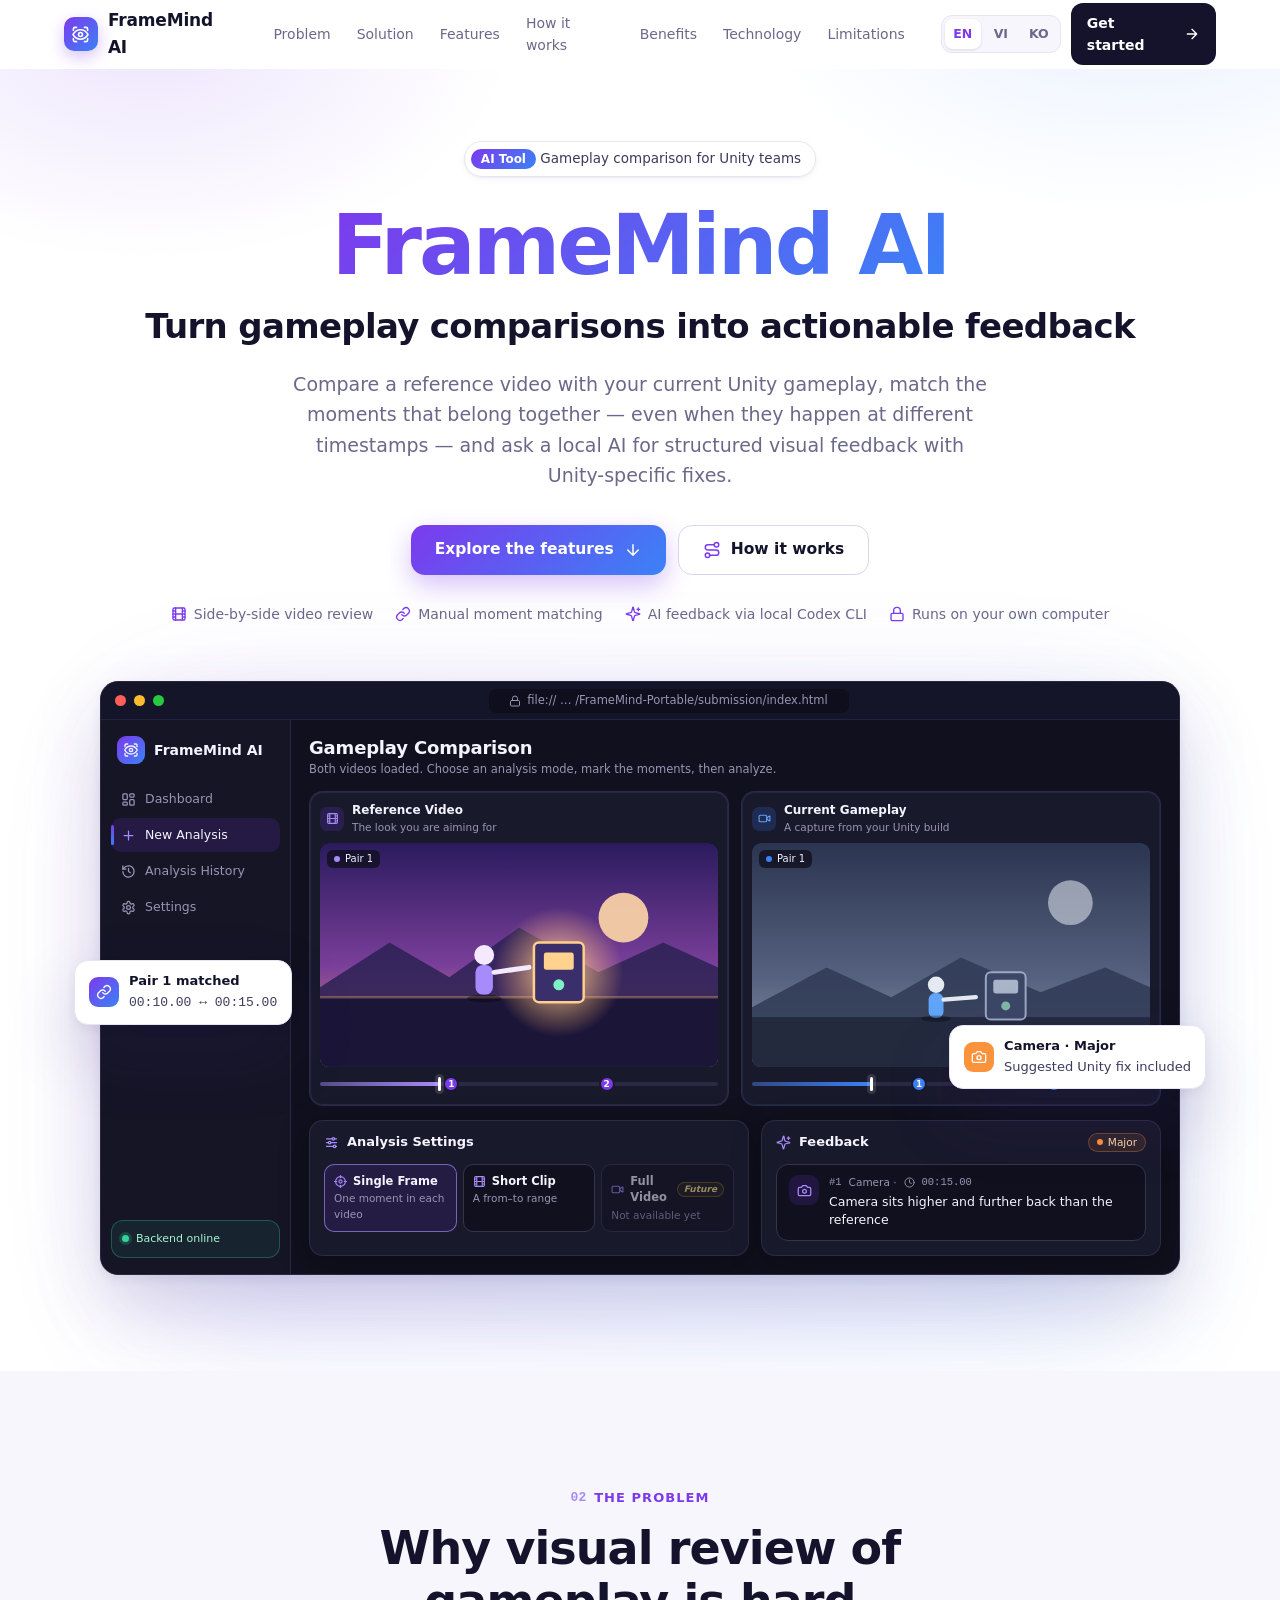
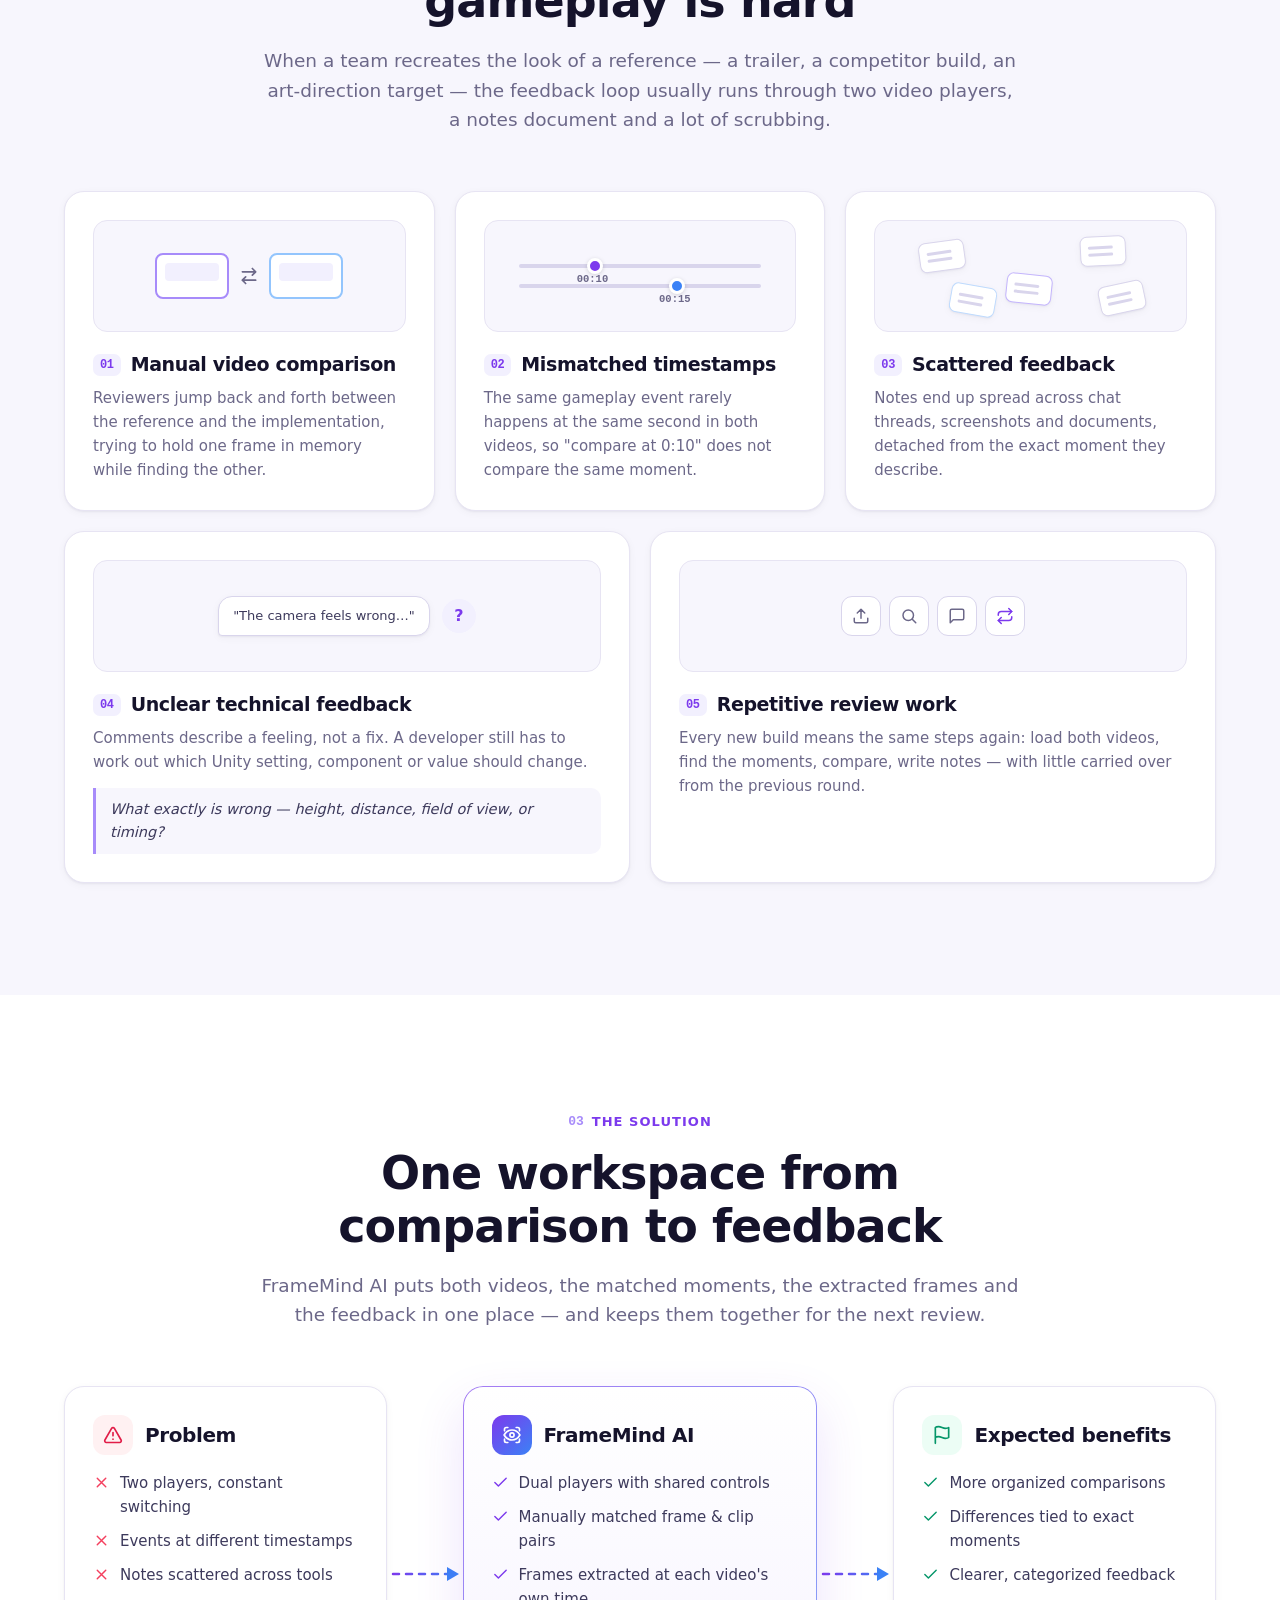
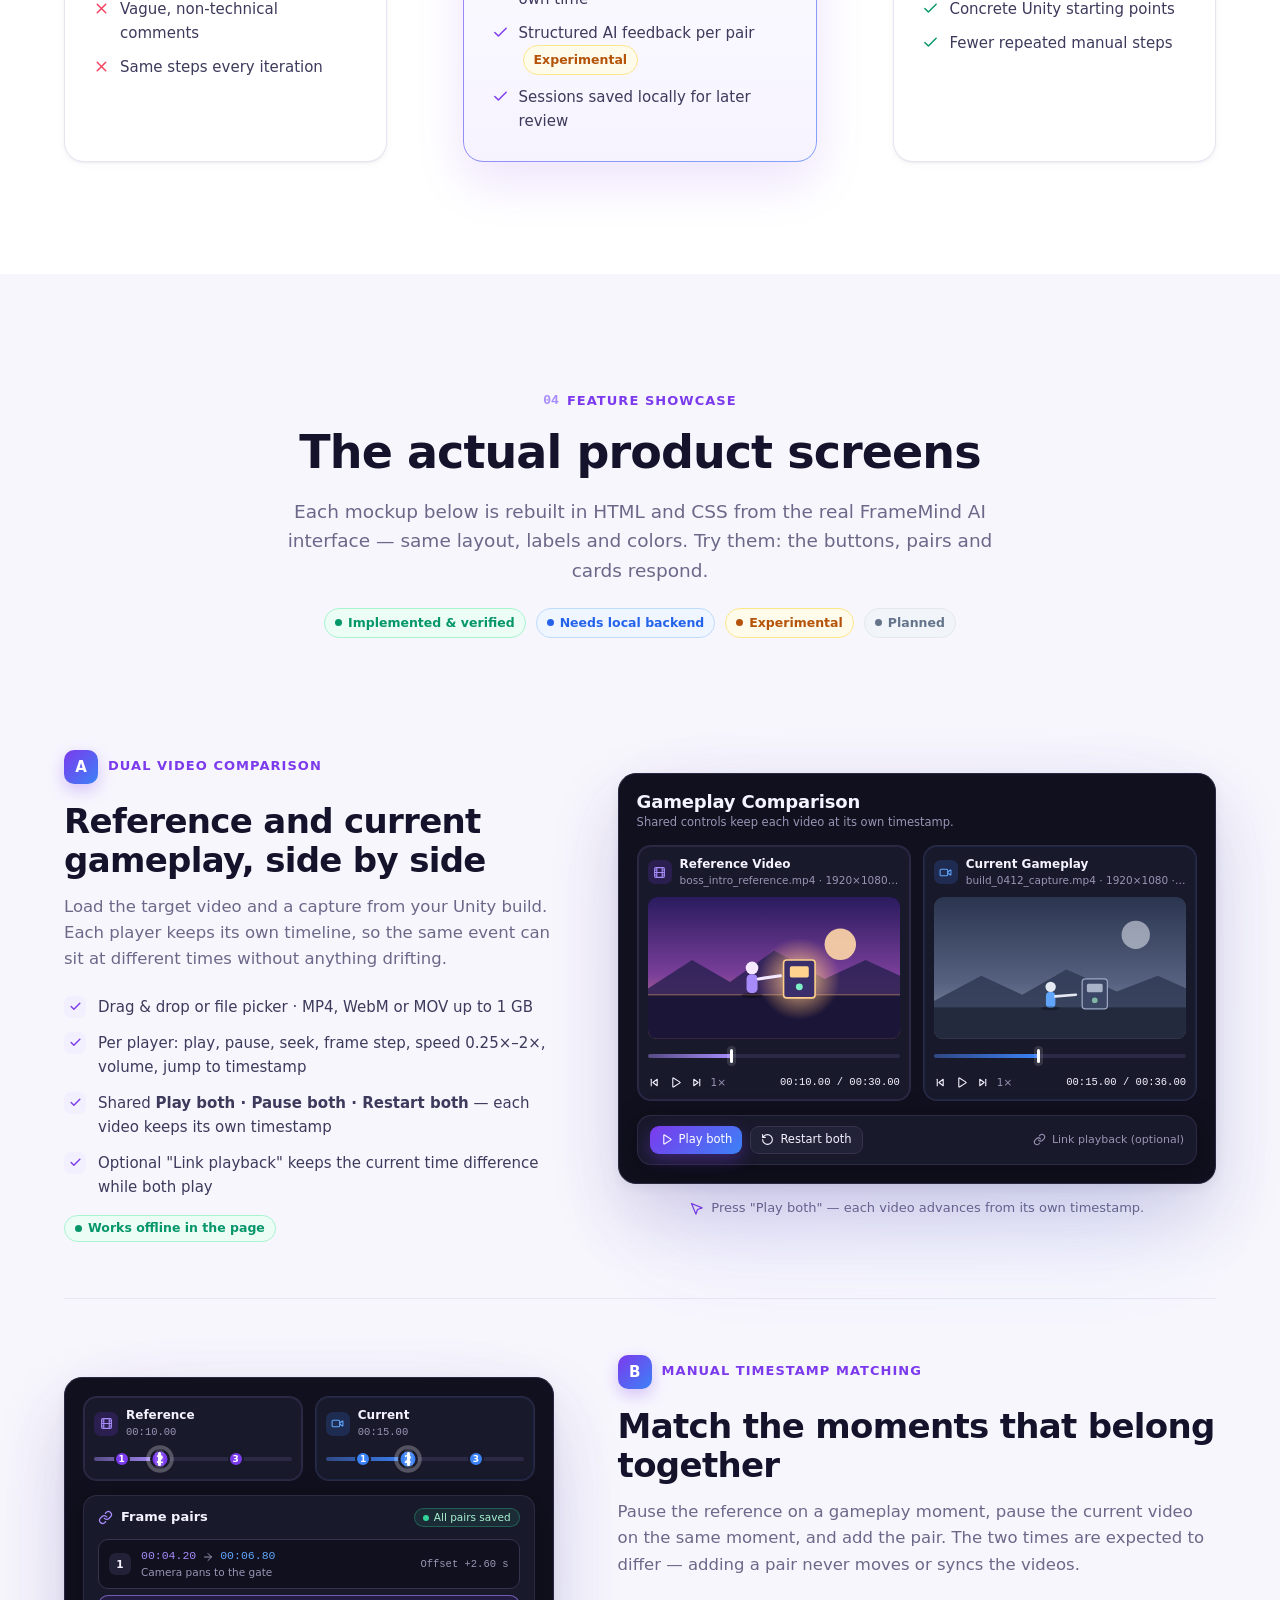
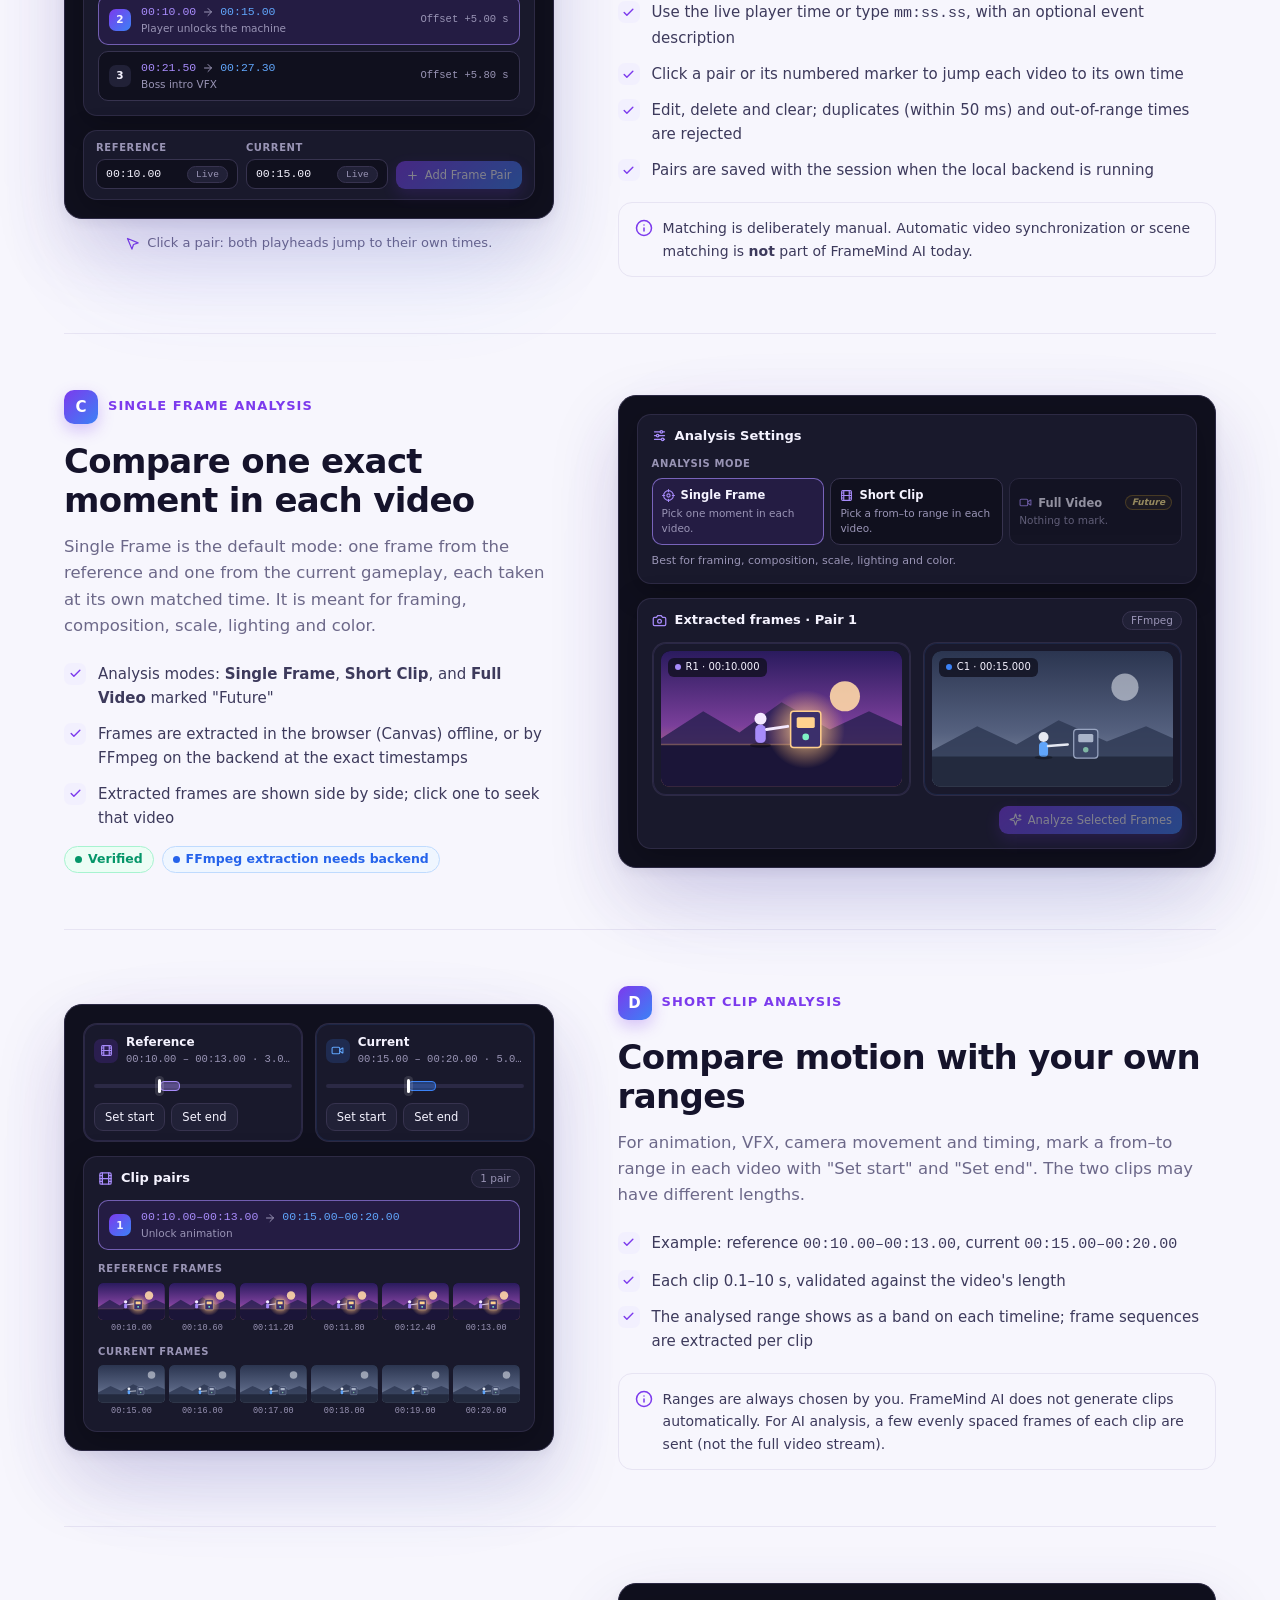
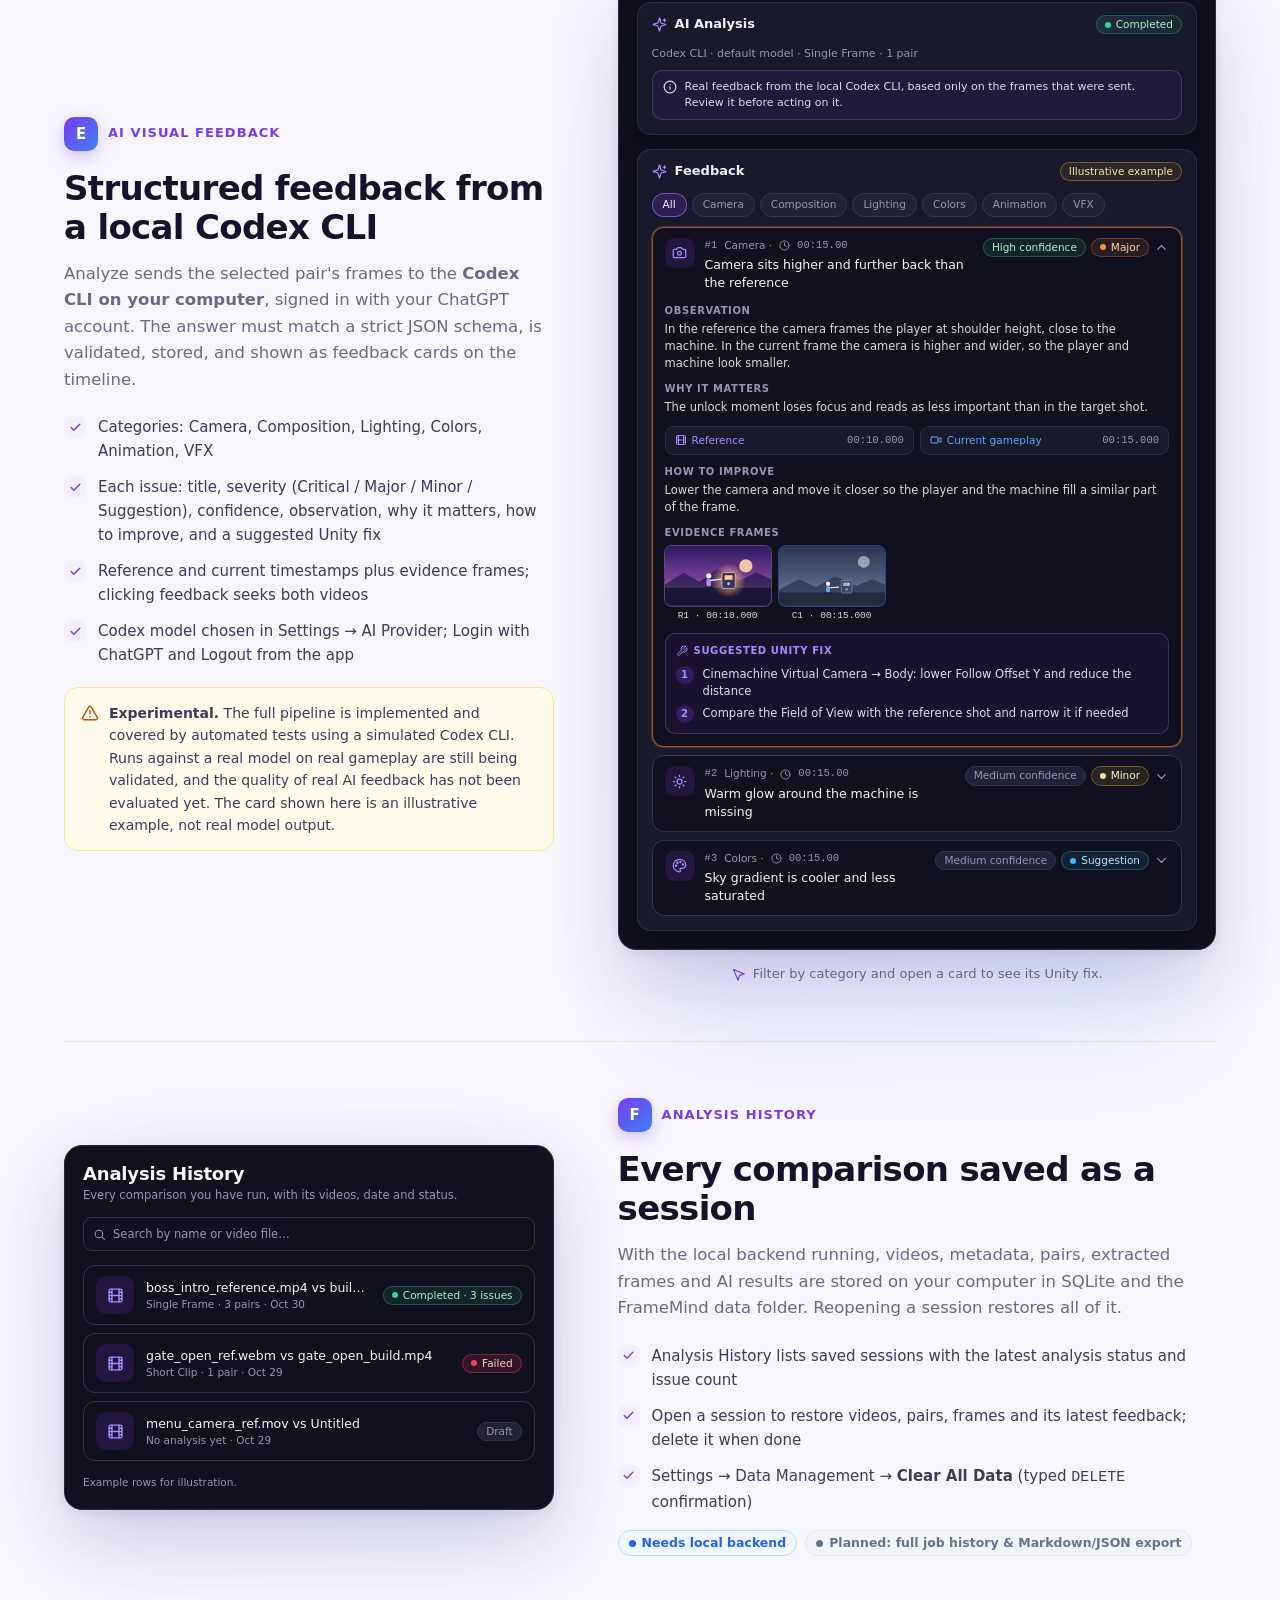
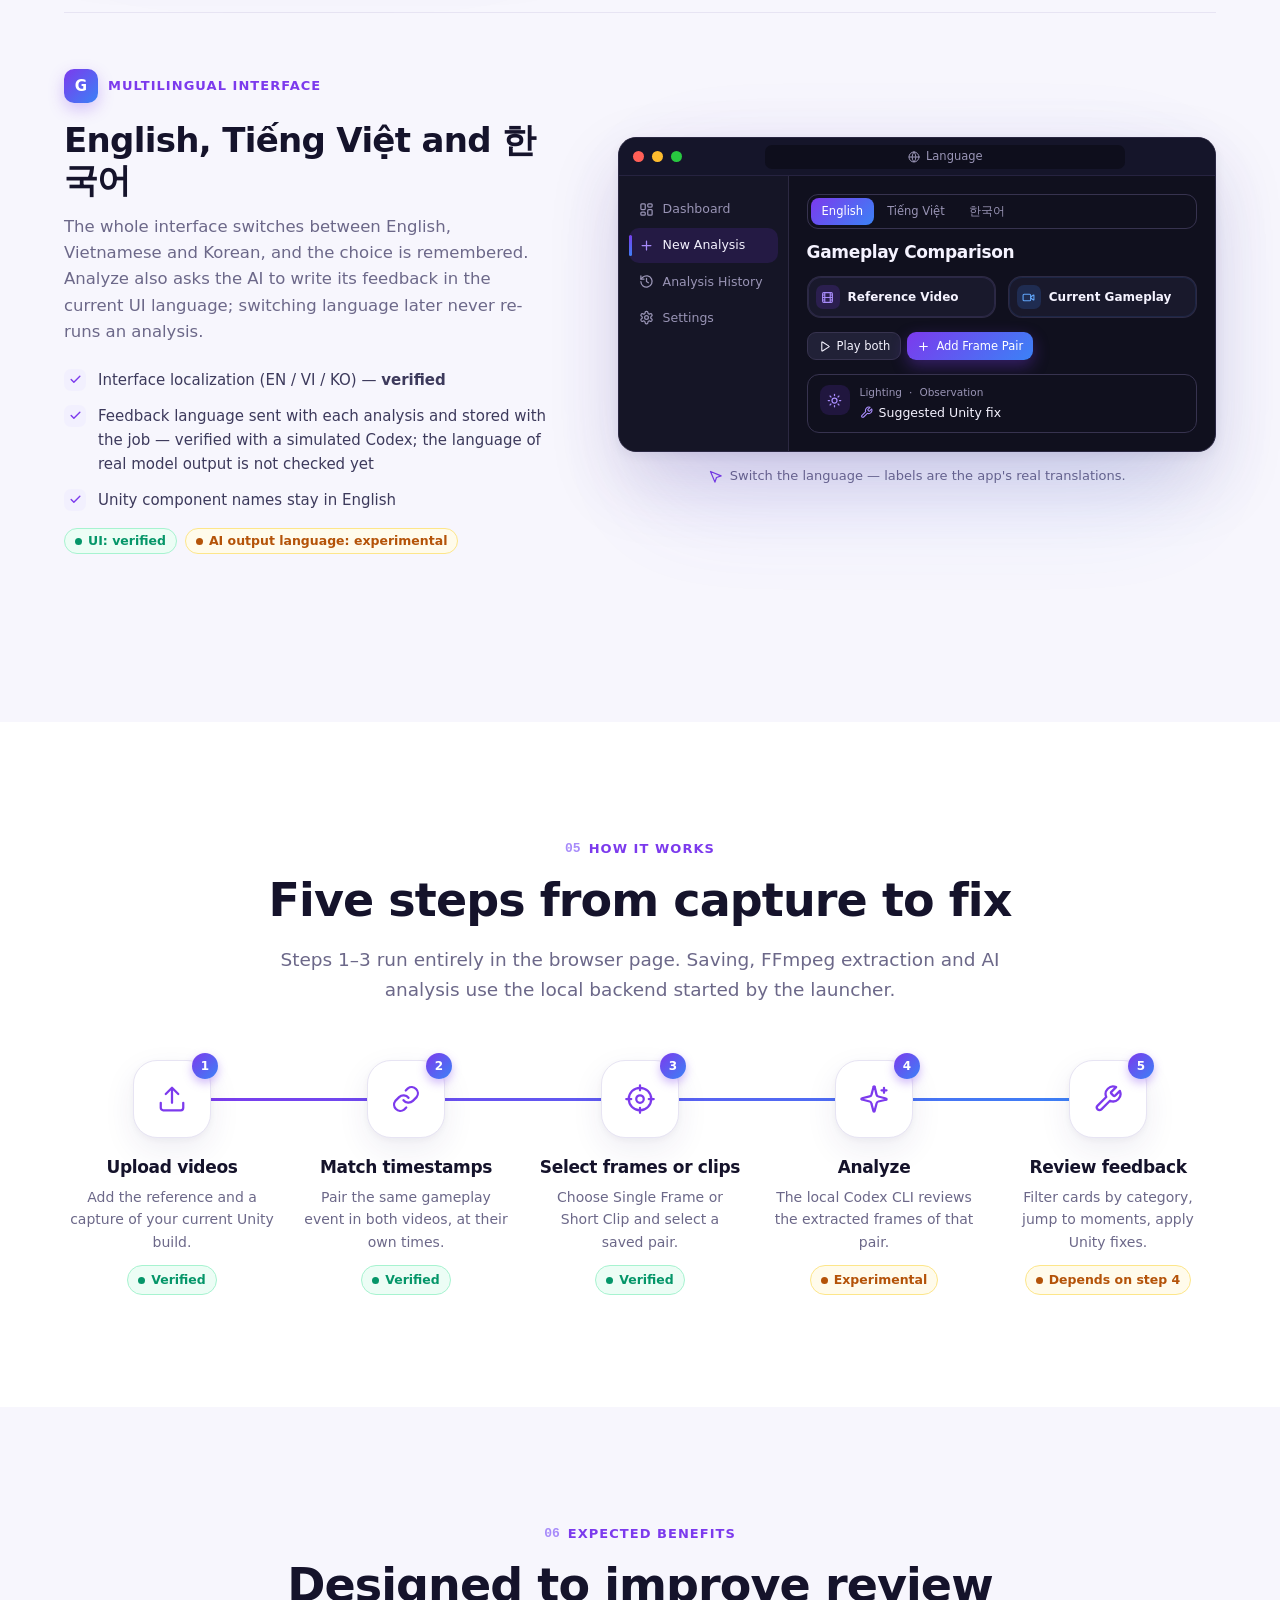
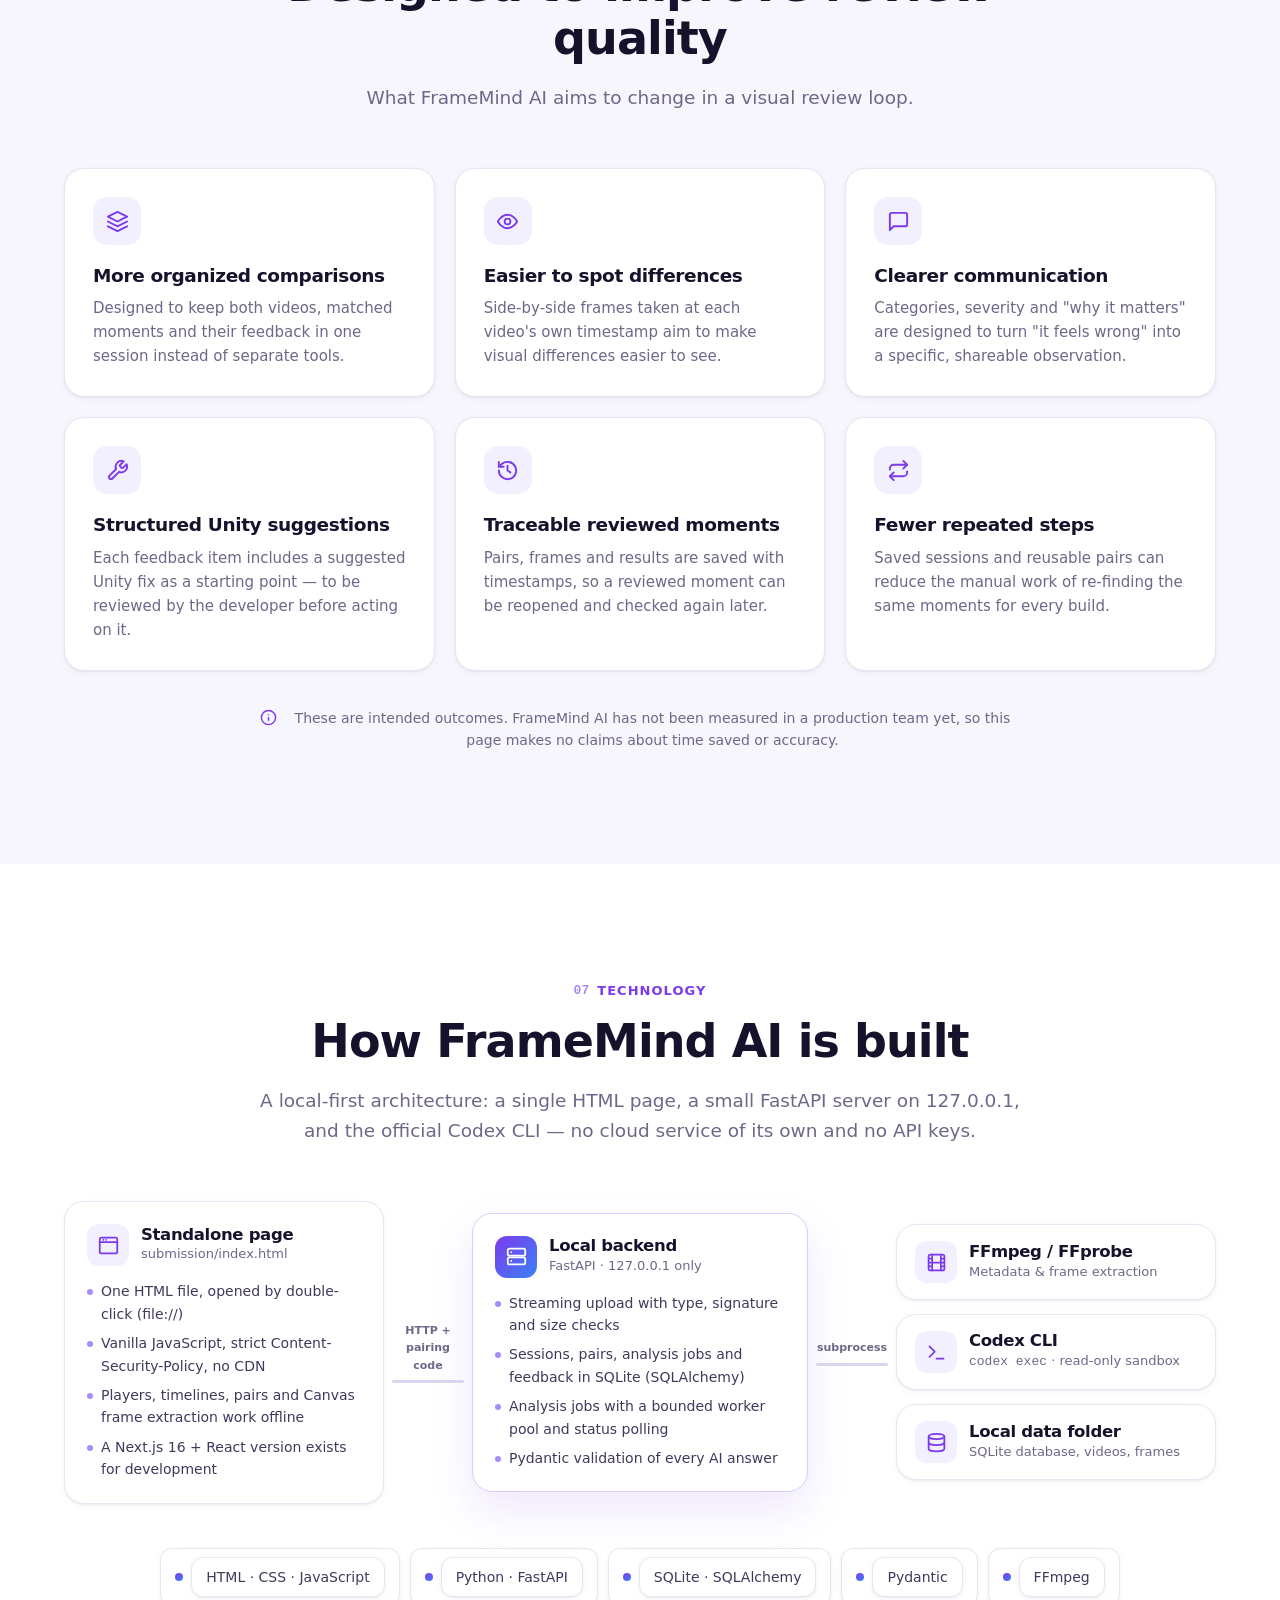
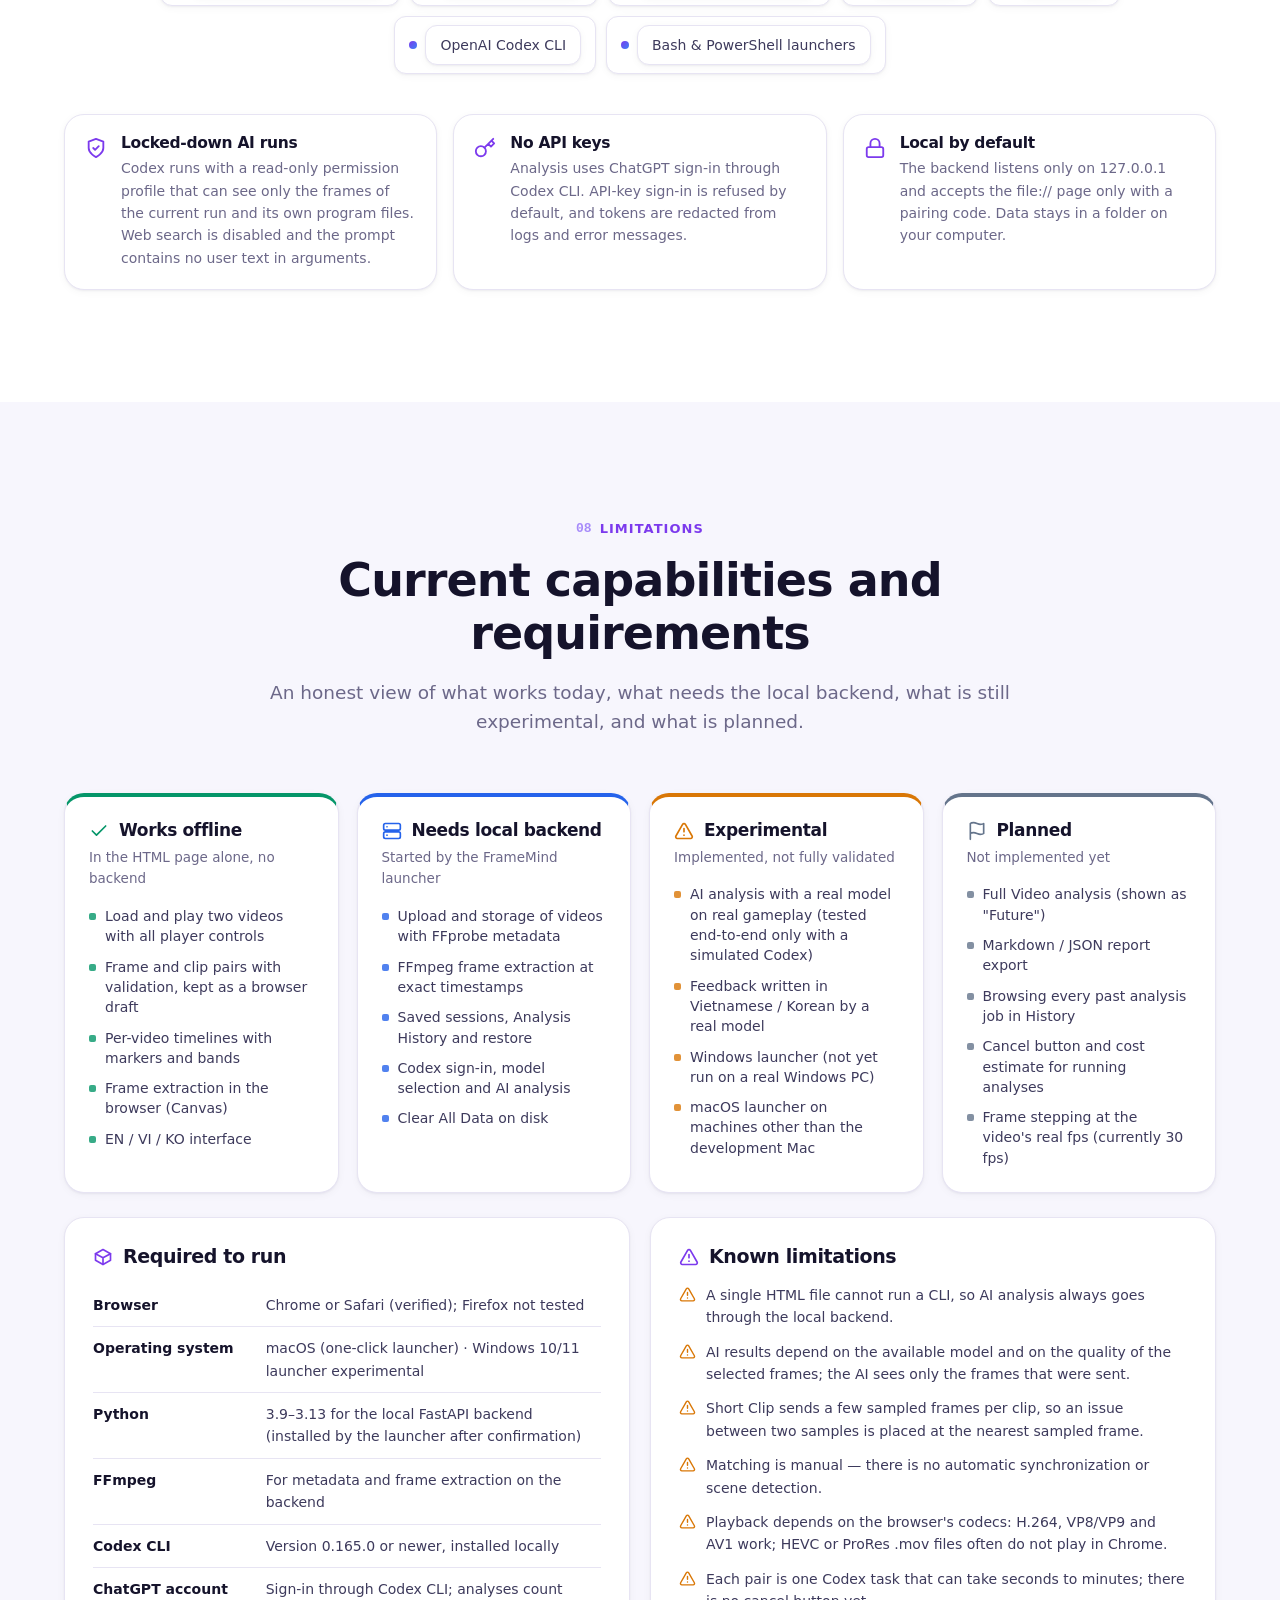
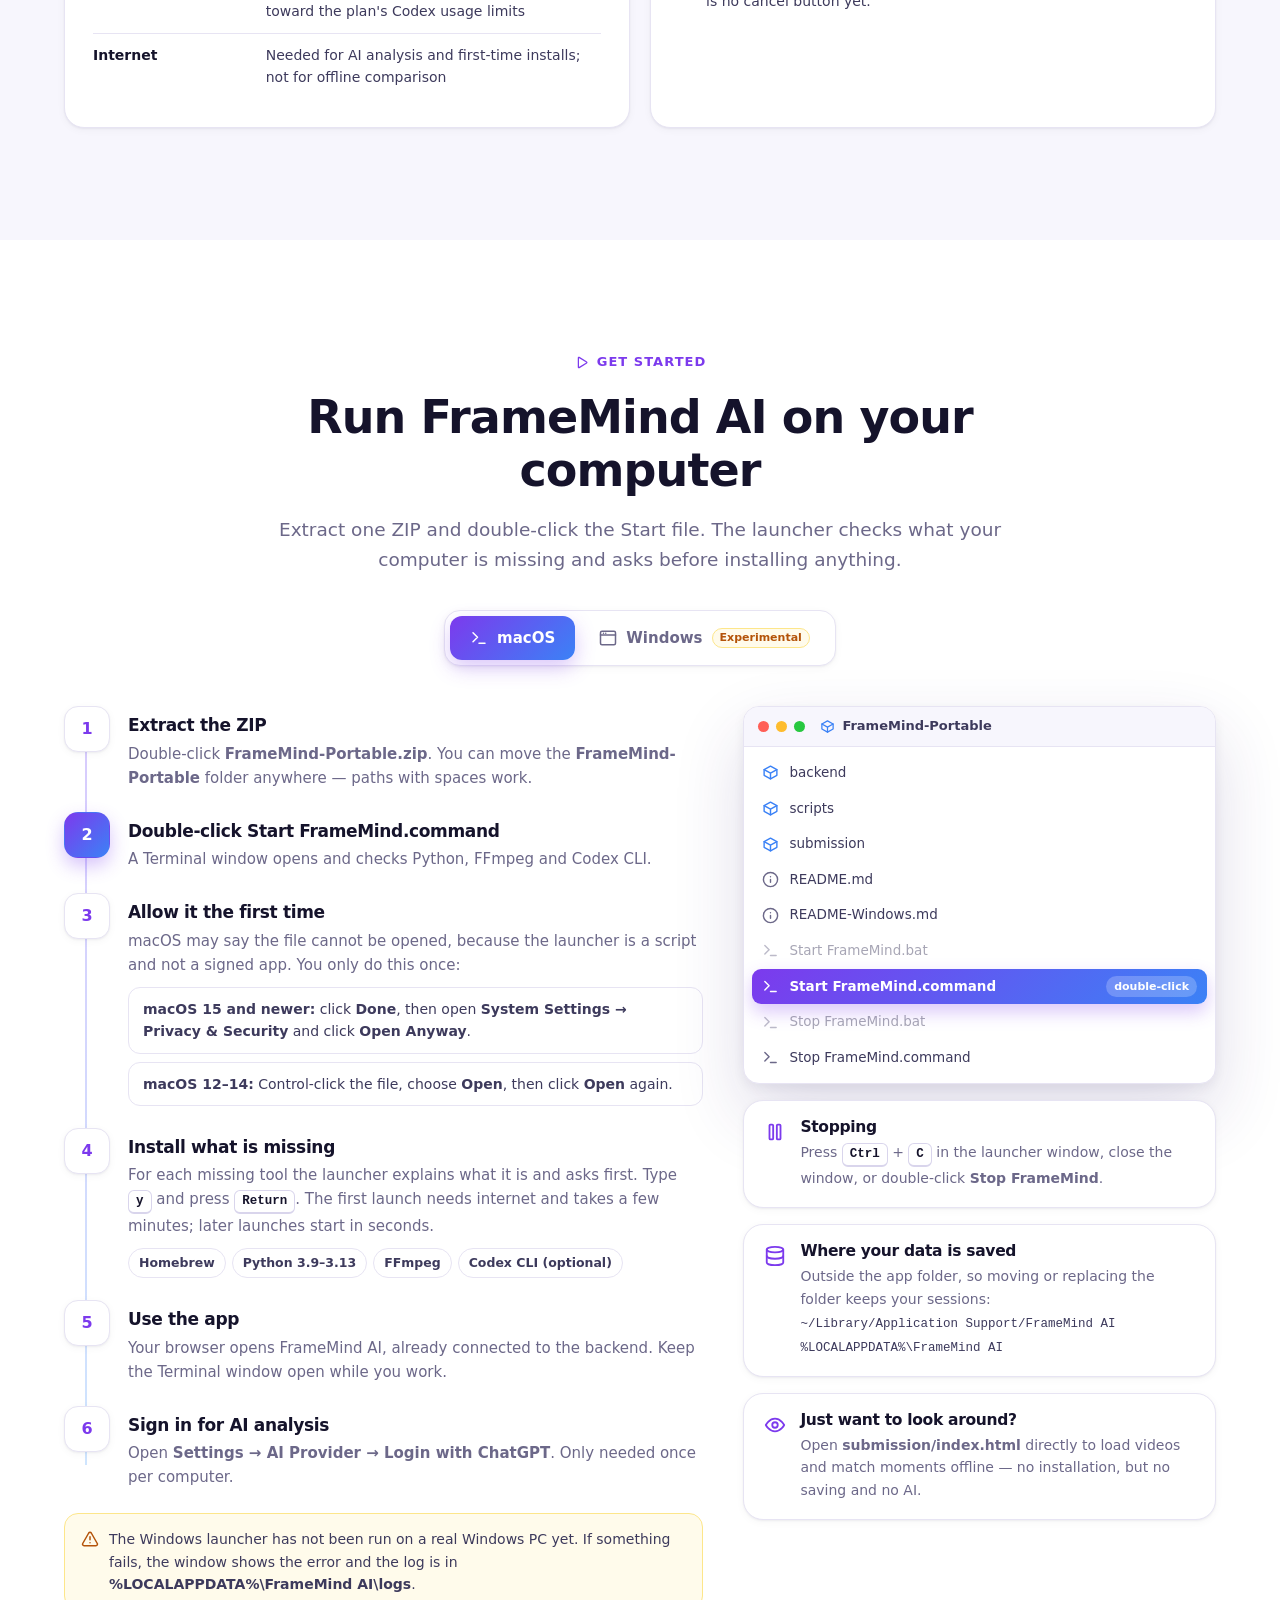
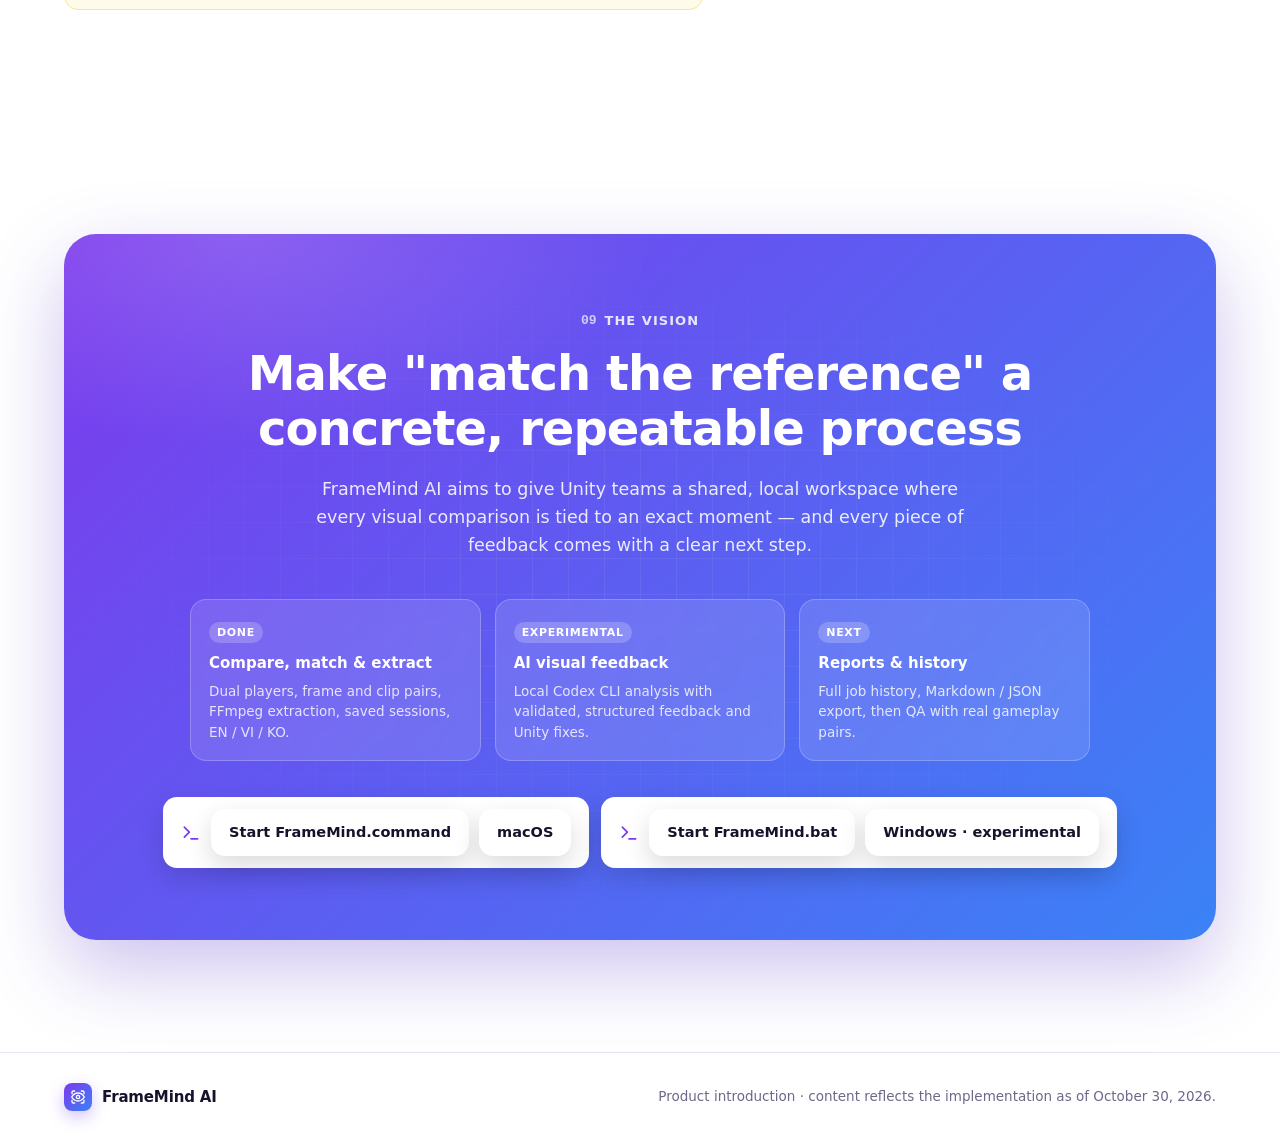
==== commit 10e416ce: "service-intro.html: EN/VI/KO switcher and Get started guide - Language switcher in the nav (EN / VI " ====
--- a/service-intro.html
+++ b/service-intro.html
@@ -72,6 +72,7 @@
 .nav-links a { display: block; padding: 8px 12px; border-radius: 10px; color: var(--muted); font-size: 14px; font-weight: 500; transition: color .2s, background .2s; }
 .nav-links a:hover { color: var(--ink); background: var(--bg-soft); }
 .nav-links a.active { color: var(--primary); background: var(--bg-tint); }
+.nav-links .m-only { display: none; }
 .nav-cta { display: inline-flex; align-items: center; gap: 8px; padding: 9px 16px; border-radius: 12px; background: var(--ink); color: #fff; font-size: 14px; font-weight: 600; transition: transform .2s, box-shadow .2s; }
 .nav-cta:hover { transform: translateY(-1px); box-shadow: 0 8px 20px rgba(21,19,43,.18); }
 .nav-right { display: flex; align-items: center; gap: 10px; }
@@ -85,6 +86,7 @@
 .menu-btn { display: none; width: 42px; height: 42px; border-radius: 12px; border: 1px solid var(--line); place-items: center; color: var(--ink); }
 @media (max-width: 1200px) {
   .menu-btn { display: grid; }
+  .nav-links .m-only { display: block; }
   .nav-cta { display: none; }
   .nav-links { position: absolute; top: 68px; left: 0; right: 0; flex-direction: column; align-items: stretch; gap: 2px; padding: 12px 16px 18px; background: #fff; border-bottom: 1px solid var(--line); box-shadow: 0 20px 40px rgba(21,19,43,.08); transform: translateY(-8px); opacity: 0; visibility: hidden; transition: opacity .2s, transform .2s, visibility .2s; }
   .nav-links a { padding: 12px 14px; font-size: 15px; }
@@ -546,6 +548,53 @@
 .lim-list li { display: flex; gap: 10px; font-size: 14px; color: var(--ink-2); }
 .lim-list li .ic { width: 17px; height: 17px; color: #d97706; margin-top: 2px; }
 @media (max-width: 960px) { .lim-two { grid-template-columns: 1fr; } .lim-box { padding: 22px; } }
+
+/* ---------- Get started ---------- */
+.os-tabs { display: flex; justify-content: center; margin: -20px auto 40px; }
+.os-tabs [role="tablist"] { display: inline-flex; gap: 4px; padding: 5px; border-radius: 16px; background: #fff; border: 1px solid var(--line); box-shadow: var(--shadow-sm); }
+.os-tabs button { display: inline-flex; align-items: center; gap: 9px; height: 44px; padding: 0 20px; border-radius: 12px; font-weight: 600; font-size: 15px; color: var(--muted); transition: color .2s, background .2s, box-shadow .2s; }
+.os-tabs button .ic { width: 18px; height: 18px; }
+.os-tabs button:hover { color: var(--ink); }
+.os-tabs button[aria-selected="true"] { background: var(--grad); color: #fff; box-shadow: 0 8px 20px rgba(124,58,237,.28); }
+.os-tabs button .chip { height: 20px; padding: 0 7px; font-size: 11px; }
+.os-tabs button[aria-selected="true"] .chip { background: rgba(255,255,255,.2); border-color: rgba(255,255,255,.35); color: #fff; }
+.start-grid { display: grid; grid-template-columns: minmax(0, 1.15fr) minmax(0, .85fr); gap: 40px; align-items: start; }
+.run-steps { list-style: none; margin: 0; padding: 0; counter-reset: rs; position: relative; }
+.run-steps::before { content: ""; position: absolute; left: 21px; top: 24px; bottom: 24px; width: 2px; background: linear-gradient(var(--primary-soft), #93c5fd); opacity: .45; }
+.run-steps > li { position: relative; padding: 0 0 22px 64px; counter-increment: rs; }
+.run-steps > li:last-child { padding-bottom: 0; }
+.run-steps > li::before { content: counter(rs); position: absolute; left: 0; top: 0; width: 44px; height: 44px; border-radius: 14px; display: grid; place-items: center; background: #fff; border: 1px solid var(--line); box-shadow: var(--shadow-sm); color: var(--primary); font-weight: 700; font-size: 16px; }
+.run-steps > li.key::before { background: var(--grad); color: #fff; border-color: transparent; box-shadow: 0 8px 18px rgba(124,58,237,.3); }
+.run-steps h4 { font-size: 17px; font-weight: 650; padding-top: 10px; }
+.run-steps p { margin-top: 6px; color: var(--muted); font-size: 15px; }
+.run-steps .opts { margin-top: 10px; display: grid; gap: 8px; }
+.run-steps .opt { padding: 10px 14px; border-radius: 12px; background: #fff; border: 1px solid var(--line); font-size: 14px; color: var(--ink-2); }
+.run-steps .tools { display: flex; flex-wrap: wrap; gap: 6px; margin-top: 10px; }
+kbd { display: inline-block; min-width: 22px; padding: 1px 7px; border-radius: 6px; border: 1px solid var(--line-2); border-bottom-width: 2px; background: #fff; font: 600 12.5px/1.5 ui-monospace, SFMono-Regular, Menlo, monospace; color: var(--ink); text-align: center; }
+.start-side { display: flex; flex-direction: column; gap: 16px; position: sticky; top: 92px; }
+.finder { border-radius: 16px; background: #fff; border: 1px solid var(--line); box-shadow: var(--shadow-lg); overflow: hidden; }
+.finder-bar { display: flex; align-items: center; gap: 7px; height: 40px; padding: 0 14px; background: var(--bg-soft); border-bottom: 1px solid var(--line); font-size: 13px; font-weight: 600; color: var(--ink-2); }
+.finder-bar i { width: 11px; height: 11px; border-radius: 50%; background: #d9d5ec; }
+.finder-bar i:nth-child(1) { background: #ff5f57; } .finder-bar i:nth-child(2) { background: #febc2e; } .finder-bar i:nth-child(3) { background: #28c840; }
+.finder-bar span { margin-left: 8px; display: flex; align-items: center; gap: 7px; }
+.finder-bar span .ic { width: 15px; height: 15px; color: var(--accent); }
+.finder ul { list-style: none; margin: 0; padding: 8px; }
+.finder li { display: flex; align-items: center; gap: 10px; padding: 7px 10px; border-radius: 9px; font-size: 13.5px; color: var(--ink-2); transition: background .3s, color .3s, opacity .3s; }
+.finder li .ic { width: 17px; height: 17px; color: var(--muted); }
+.finder li.dir .ic { color: var(--accent); }
+.finder li.dim { opacity: .45; }
+.finder li.hot { background: var(--grad); color: #fff; font-weight: 600; box-shadow: 0 8px 18px rgba(124,58,237,.28); }
+.finder li.hot .ic { color: #fff; }
+.finder li .tap { margin-left: auto; font-size: 11px; font-weight: 600; padding: 2px 8px; border-radius: 99px; background: rgba(255,255,255,.22); display: none; }
+.finder li.hot .tap { display: inline-block; animation: tap 1.8s ease-in-out infinite; }
+@keyframes tap { 0%,100% { transform: scale(1); } 15% { transform: scale(.92); } 30% { transform: scale(1); } }
+.side-card { padding: 18px 20px; display: flex; gap: 14px; align-items: flex-start; }
+.side-card > .ic { width: 22px; height: 22px; color: var(--primary); margin-top: 2px; }
+.side-card h4 { font-size: 15.5px; font-weight: 650; }
+.side-card p { margin-top: 4px; font-size: 14px; color: var(--muted); }
+.side-card .mono { font-size: 12.5px; color: var(--ink-2); word-break: break-all; }
+@media (max-width: 960px) { .start-grid { grid-template-columns: minmax(0, 1fr); } .start-side { position: static; } }
+@media (max-width: 560px) { .os-tabs button { padding: 0 14px; font-size: 14px; } .os-tabs button .chip { display: none; } .run-steps > li { padding-left: 56px; } }
 
 /* ---------- Closing ---------- */
 .closing { padding: 0 0 112px; }
@@ -694,12 +743,13 @@
       <li><a href="#benefits">Benefits</a></li>
       <li><a href="#technology">Technology</a></li>
       <li><a href="#limitations">Limitations</a></li>
+      <li class="m-only"><a href="#get-started">Get started</a></li>
     </ul>
     <div class="nav-right">
       <div class="lang-switch" id="langSwitch" role="group" aria-label="Language">
         <button type="button" data-pl="en" lang="en" title="English">EN</button><button type="button" data-pl="vi" lang="vi" title="Tiếng Việt">VI</button><button type="button" data-pl="ko" lang="ko" title="한국어">KO</button>
       </div>
-      <a class="nav-cta" href="#features">See the product <svg class="ic" style="width:16px;height:16px"><use href="#i-arrowRight"/></svg></a>
+      <a class="nav-cta" href="#get-started">Get started <svg class="ic" style="width:16px;height:16px"><use href="#i-arrowRight"/></svg></a>
       <button class="menu-btn" id="menuBtn" aria-label="Open navigation" aria-expanded="false" aria-controls="navLinks"><svg class="ic"><use href="#i-menu"/></svg></button>
     </div>
   </div>
@@ -1279,6 +1329,66 @@
   </div>
 </section>
 
+<!-- ====================================================== GET STARTED -->
+<section id="get-started" aria-labelledby="start-title">
+  <div class="container">
+    <div class="section-head">
+      <span class="eyebrow reveal"><svg class="ic" style="width:15px;height:15px"><use href="#i-play"/></svg> Get started</span>
+      <h2 id="start-title" class="reveal" style="--d:.08s">Run FrameMind AI on your computer</h2>
+      <p class="reveal" style="--d:.16s">Extract one ZIP and double-click the Start file. The launcher checks what your computer is missing and asks before installing anything.</p>
+    </div>
+    <div class="os-tabs reveal">
+      <div role="tablist" aria-label="Operating system">
+        <button type="button" role="tab" id="tab-mac" aria-controls="panel-mac" aria-selected="true" data-os="mac"><svg class="ic"><use href="#i-terminal"/></svg>macOS</button>
+        <button type="button" role="tab" id="tab-win" aria-controls="panel-win" aria-selected="false" tabindex="-1" data-os="win"><svg class="ic"><use href="#i-browser"/></svg>Windows <span class="chip st-exp">Experimental</span></button>
+      </div>
+    </div>
+    <div class="start-grid">
+      <div class="reveal">
+        <ol class="run-steps" role="tabpanel" id="panel-mac" aria-labelledby="tab-mac">
+          <li><h4>Extract the ZIP</h4><p>Double-click <b>FrameMind-Portable.zip</b>. You can move the <b>FrameMind-Portable</b> folder anywhere — paths with spaces work.</p></li>
+          <li class="key"><h4>Double-click Start FrameMind.command</h4><p>A Terminal window opens and checks Python, FFmpeg and Codex CLI.</p></li>
+          <li><h4>Allow it the first time</h4><p>macOS may say the file cannot be opened, because the launcher is a script and not a signed app. You only do this once:</p>
+            <div class="opts"><div class="opt"><b>macOS 15 and newer:</b> click <b>Done</b>, then open <b>System Settings → Privacy &amp; Security</b> and click <b>Open Anyway</b>.</div><div class="opt"><b>macOS 12–14:</b> Control-click the file, choose <b>Open</b>, then click <b>Open</b> again.</div></div></li>
+          <li><h4>Install what is missing</h4><p>For each missing tool the launcher explains what it is and asks first. Type <kbd>y</kbd> and press <kbd>Return</kbd>. The first launch needs internet and takes a few minutes; later launches start in seconds.</p>
+            <div class="tools"><span class="chip">Homebrew</span><span class="chip">Python 3.9–3.13</span><span class="chip">FFmpeg</span><span class="chip">Codex CLI (optional)</span></div></li>
+          <li><h4>Use the app</h4><p>Your browser opens FrameMind AI, already connected to the backend. Keep the Terminal window open while you work.</p></li>
+          <li><h4>Sign in for AI analysis</h4><p>Open <b>Settings → AI Provider → Login with ChatGPT</b>. Only needed once per computer.</p></li>
+        </ol>
+        <ol class="run-steps" role="tabpanel" id="panel-win" aria-labelledby="tab-win" hidden>
+          <li><h4>Extract the ZIP</h4><p>Right-click <b>FrameMind-Portable.zip</b> and choose <b>Extract All…</b>. Running it from inside the ZIP does not work.</p></li>
+          <li class="key"><h4>Double-click Start FrameMind.bat</h4><p>A console window opens and checks Python, FFmpeg and Codex CLI.</p></li>
+          <li><h4>Allow it the first time</h4><p>If Windows shows <b>Windows protected your PC</b>, click <b>More info → Run anyway</b>. You only do this once.</p></li>
+          <li><h4>Install what is missing</h4><p>Tools are installed with winget (Codex CLI with npm) after you type <kbd>y</kbd> and press <kbd>Enter</kbd>. If a tool is still "not found" right after installing, close the window and start again.</p>
+            <div class="tools"><span class="chip">Python 3.12</span><span class="chip">FFmpeg</span><span class="chip">Node.js LTS</span><span class="chip">Codex CLI (optional)</span></div></li>
+          <li><h4>Use the app</h4><p>Your browser opens FrameMind AI, already connected to the backend. Keep the black window open while you work.</p></li>
+          <li><h4>Sign in for AI analysis</h4><p>Open <b>Settings → AI Provider → Login with ChatGPT</b>. Only needed once per computer.</p></li>
+        </ol>
+        <div class="f-note warn" id="winNote" hidden style="margin-top:24px"><svg class="ic"><use href="#i-alert"/></svg><span>The Windows launcher has not been run on a real Windows PC yet. If something fails, the window shows the error and the log is in <b>%LOCALAPPDATA%\FrameMind AI\logs</b>.</span></div>
+      </div>
+      <div class="start-side reveal from-right" style="--d:.15s">
+        <div class="finder no-tx" aria-hidden="true">
+          <div class="finder-bar"><i></i><i></i><i></i><span><svg class="ic"><use href="#i-box"/></svg>FrameMind-Portable</span></div>
+          <ul id="finderList">
+            <li class="dir"><svg class="ic"><use href="#i-box"/></svg>backend</li>
+            <li class="dir"><svg class="ic"><use href="#i-box"/></svg>scripts</li>
+            <li class="dir"><svg class="ic"><use href="#i-box"/></svg>submission</li>
+            <li><svg class="ic"><use href="#i-info"/></svg>README.md</li>
+            <li><svg class="ic"><use href="#i-info"/></svg>README-Windows.md</li>
+            <li data-f="win-start"><svg class="ic"><use href="#i-terminal"/></svg>Start FrameMind.bat<span class="tap">double-click</span></li>
+            <li data-f="mac-start"><svg class="ic"><use href="#i-terminal"/></svg>Start FrameMind.command<span class="tap">double-click</span></li>
+            <li data-f="win-stop"><svg class="ic"><use href="#i-terminal"/></svg>Stop FrameMind.bat</li>
+            <li data-f="mac-stop"><svg class="ic"><use href="#i-terminal"/></svg>Stop FrameMind.command</li>
+          </ul>
+        </div>
+        <div class="card side-card"><svg class="ic"><use href="#i-pause"/></svg><div><h4>Stopping</h4><p>Press <kbd>Ctrl</kbd> + <kbd>C</kbd> in the launcher window, close the window, or double-click <b>Stop FrameMind</b>.</p></div></div>
+        <div class="card side-card"><svg class="ic"><use href="#i-database"/></svg><div><h4>Where your data is saved</h4><p>Outside the app folder, so moving or replacing the folder keeps your sessions:</p><p class="mono">~/Library/Application Support/FrameMind AI</p><p class="mono">%LOCALAPPDATA%\FrameMind AI</p></div></div>
+        <div class="card side-card"><svg class="ic"><use href="#i-eye"/></svg><div><h4>Just want to look around?</h4><p>Open <b>submission/index.html</b> directly to load videos and match moments offline — no installation, but no saving and no AI.</p></div></div>
+      </div>
+    </div>
+  </div>
+</section>
+
 <!-- ====================================================== 09 CLOSING -->
 <section class="closing" id="vision" aria-labelledby="vision-title" style="padding-top:112px">
   <div class="container">
@@ -1292,8 +1402,8 @@
         <div><em>Next</em><b>Reports &amp; history</b><small>Full job history, Markdown / JSON export, then QA with real gameplay pairs.</small></div>
       </div>
       <div class="run">
-        <span><svg class="ic"><use href="#i-terminal"/></svg>Start FrameMind.command <small>macOS</small></span>
-        <span><svg class="ic"><use href="#i-terminal"/></svg>Start FrameMind.bat <small>Windows · experimental</small></span>
+        <a href="#get-started" style="text-decoration:none"><span><svg class="ic"><use href="#i-terminal"/></svg>Start FrameMind.command <small>macOS</small></span></a>
+        <a href="#get-started" style="text-decoration:none"><span><svg class="ic"><use href="#i-terminal"/></svg>Start FrameMind.bat <small>Windows · experimental</small></span></a>
       </div>
     </div>
   </div>
@@ -1318,7 +1428,6 @@
 "Benefits": "Lợi ích",
 "Technology": "Công nghệ",
 "Limitations": "Giới hạn",
-"See the product": "Xem sản phẩm",
 "<b>AI Tool<\/b> Gameplay comparison for Unity teams": "<b>AI Tool<\/b> So sánh gameplay cho team Unity",
 "Turn gameplay comparisons into actionable feedback": "Biến việc so sánh gameplay thành phản hồi có thể hành động ngay",
 "Compare a reference video with your current Unity gameplay, match the moments that belong together — even when they happen at different timestamps — and ask a local AI for structured visual feedback with Unity-specific fixes.": "So sánh video tham chiếu với gameplay Unity hiện tại, ghép những khoảnh khắc tương ứng — kể cả khi chúng xảy ra ở các mốc thời gian khác nhau — và nhờ AI chạy trên máy đưa ra phản hồi hình ảnh có cấu trúc kèm cách sửa cụ thể trong Unity.",
@@ -1537,7 +1646,38 @@
 "Reports &amp; history": "Báo cáo &amp; lịch sử",
 "Full job history, Markdown / JSON export, then QA with real gameplay pairs.": "Lịch sử đầy đủ các lần phân tích, xuất Markdown / JSON, sau đó QA với các cặp gameplay thật.",
 "Windows · experimental": "Windows · thử nghiệm",
-"Product introduction · content reflects the implementation as of October 30, 2026.": "Giới thiệu sản phẩm · nội dung phản ánh trạng thái triển khai tính đến ngày 30/10/2026."
+"Product introduction · content reflects the implementation as of October 30, 2026.": "Giới thiệu sản phẩm · nội dung phản ánh trạng thái triển khai tính đến ngày 30/10/2026.",
+"Get started": "Bắt đầu sử dụng",
+"Run FrameMind AI on your computer": "Chạy FrameMind AI trên máy của bạn",
+"Extract one ZIP and double-click the Start file. The launcher checks what your computer is missing and asks before installing anything.": "Giải nén một file ZIP rồi double-click file Start. Launcher tự kiểm tra máy còn thiếu gì và luôn hỏi trước khi cài bất cứ thứ gì.",
+"Extract the ZIP": "Giải nén file ZIP",
+"Double-click <b>FrameMind-Portable.zip<\/b>. You can move the <b>FrameMind-Portable<\/b> folder anywhere — paths with spaces work.": "Double-click <b>FrameMind-Portable.zip<\/b>. Bạn có thể để thư mục <b>FrameMind-Portable<\/b> ở bất cứ đâu — đường dẫn có dấu cách vẫn chạy được.",
+"Double-click Start FrameMind.command": "Double-click Start FrameMind.command",
+"A Terminal window opens and checks Python, FFmpeg and Codex CLI.": "Một cửa sổ Terminal mở ra và kiểm tra Python, FFmpeg và Codex CLI.",
+"Allow it the first time": "Cho phép chạy ở lần đầu",
+"macOS may say the file cannot be opened, because the launcher is a script and not a signed app. You only do this once:": "macOS có thể báo không mở được file, vì launcher là một script chứ không phải ứng dụng có chữ ký. Bạn chỉ cần làm việc này một lần:",
+"<b>macOS 15 and newer:<\/b> click <b>Done<\/b>, then open <b>System Settings → Privacy &amp; Security<\/b> and click <b>Open Anyway<\/b>.": "<b>macOS 15 trở lên:<\/b> bấm <b>Done<\/b>, rồi mở <b>System Settings → Privacy &amp; Security<\/b> và bấm <b>Open Anyway<\/b>.",
+"<b>macOS 12–14:<\/b> Control-click the file, choose <b>Open<\/b>, then click <b>Open<\/b> again.": "<b>macOS 12–14:<\/b> giữ Control và bấm vào file, chọn <b>Open<\/b>, rồi bấm <b>Open<\/b> thêm lần nữa.",
+"Install what is missing": "Cài những gì còn thiếu",
+"For each missing tool the launcher explains what it is and asks first. Type <kbd>y<\/kbd> and press <kbd>Return<\/kbd>. The first launch needs internet and takes a few minutes; later launches start in seconds.": "Với mỗi công cụ còn thiếu, launcher giải thích nó là gì và hỏi trước. Gõ <kbd>y<\/kbd> rồi nhấn <kbd>Return<\/kbd>. Lần chạy đầu cần internet và mất vài phút; những lần sau khởi động trong vài giây.",
+"Codex CLI (optional)": "Codex CLI (không bắt buộc)",
+"Use the app": "Sử dụng ứng dụng",
+"Your browser opens FrameMind AI, already connected to the backend. Keep the Terminal window open while you work.": "Trình duyệt mở FrameMind AI, đã kết nối sẵn với backend. Giữ cửa sổ Terminal mở trong lúc làm việc.",
+"Sign in for AI analysis": "Đăng nhập để phân tích AI",
+"Open <b>Settings → AI Provider → Login with ChatGPT<\/b>. Only needed once per computer.": "Mở <b>Settings → AI Provider → Login with ChatGPT<\/b>. Mỗi máy chỉ cần làm một lần.",
+"Right-click <b>FrameMind-Portable.zip<\/b> and choose <b>Extract All…<\/b>. Running it from inside the ZIP does not work.": "Chuột phải vào <b>FrameMind-Portable.zip<\/b> và chọn <b>Extract All…<\/b>. Chạy trực tiếp bên trong file ZIP sẽ không được.",
+"Double-click Start FrameMind.bat": "Double-click Start FrameMind.bat",
+"A console window opens and checks Python, FFmpeg and Codex CLI.": "Một cửa sổ console mở ra và kiểm tra Python, FFmpeg và Codex CLI.",
+"If Windows shows <b>Windows protected your PC<\/b>, click <b>More info → Run anyway<\/b>. You only do this once.": "Nếu Windows hiện <b>Windows protected your PC<\/b>, bấm <b>More info → Run anyway<\/b>. Bạn chỉ cần làm một lần.",
+"Tools are installed with winget (Codex CLI with npm) after you type <kbd>y<\/kbd> and press <kbd>Enter<\/kbd>. If a tool is still \"not found\" right after installing, close the window and start again.": "Các công cụ được cài bằng winget (Codex CLI bằng npm) sau khi bạn gõ <kbd>y<\/kbd> và nhấn <kbd>Enter<\/kbd>. Nếu vừa cài xong mà vẫn báo \"not found\", hãy đóng cửa sổ và chạy lại.",
+"Your browser opens FrameMind AI, already connected to the backend. Keep the black window open while you work.": "Trình duyệt mở FrameMind AI, đã kết nối sẵn với backend. Giữ cửa sổ màu đen mở trong lúc làm việc.",
+"The Windows launcher has not been run on a real Windows PC yet. If something fails, the window shows the error and the log is in <b>%LOCALAPPDATA%\\FrameMind AI\\logs<\/b>.": "Launcher Windows chưa được chạy trên máy Windows thật. Nếu có lỗi, cửa sổ sẽ hiện thông báo lỗi và log nằm ở <b>%LOCALAPPDATA%\\FrameMind AI\\logs<\/b>.",
+"Stopping": "Dừng ứng dụng",
+"Press <kbd>Ctrl<\/kbd> + <kbd>C<\/kbd> in the launcher window, close the window, or double-click <b>Stop FrameMind<\/b>.": "Nhấn <kbd>Ctrl<\/kbd> + <kbd>C<\/kbd> trong cửa sổ launcher, đóng cửa sổ, hoặc double-click <b>Stop FrameMind<\/b>.",
+"Where your data is saved": "Dữ liệu được lưu ở đâu",
+"Outside the app folder, so moving or replacing the folder keeps your sessions:": "Nằm ngoài thư mục ứng dụng, nên di chuyển hay thay thư mục vẫn giữ nguyên các phiên:",
+"Just want to look around?": "Chỉ muốn xem thử?",
+"Open <b>submission/index.html<\/b> directly to load videos and match moments offline — no installation, but no saving and no AI.": "Mở trực tiếp <b>submission/index.html<\/b> để mở video và ghép khoảnh khắc offline — không cần cài đặt, nhưng không lưu dữ liệu và không có AI."
 },
 "ko": {
 "Problem": "문제",
@@ -1547,7 +1687,6 @@
 "Benefits": "기대 효과",
 "Technology": "기술",
 "Limitations": "한계",
-"See the product": "제품 보기",
 "<b>AI Tool<\/b> Gameplay comparison for Unity teams": "<b>AI Tool<\/b> Unity 팀을 위한 게임플레이 비교",
 "Turn gameplay comparisons into actionable feedback": "게임플레이 비교를 바로 실행할 수 있는 피드백으로",
 "Compare a reference video with your current Unity gameplay, match the moments that belong together — even when they happen at different timestamps — and ask a local AI for structured visual feedback with Unity-specific fixes.": "레퍼런스 영상과 현재 Unity 게임플레이를 비교하고, 서로 다른 타임스탬프에서 일어나더라도 같은 순간끼리 짝지은 뒤, 로컬 AI에게 Unity 수정 방법이 담긴 구조화된 비주얼 피드백을 받으세요.",
@@ -1766,7 +1905,38 @@
 "Reports &amp; history": "보고서 &amp; 기록",
 "Full job history, Markdown / JSON export, then QA with real gameplay pairs.": "전체 작업 기록, Markdown / JSON 내보내기, 이후 실제 게임플레이 쌍으로 QA.",
 "Windows · experimental": "Windows · 실험적",
-"Product introduction · content reflects the implementation as of October 30, 2026.": "제품 소개 · 2026년 10월 30일 기준 구현 내용을 반영합니다."
+"Product introduction · content reflects the implementation as of October 30, 2026.": "제품 소개 · 2026년 10월 30일 기준 구현 내용을 반영합니다.",
+"Get started": "시작하기",
+"Run FrameMind AI on your computer": "내 컴퓨터에서 FrameMind AI 실행하기",
+"Extract one ZIP and double-click the Start file. The launcher checks what your computer is missing and asks before installing anything.": "ZIP 파일 하나를 풀고 Start 파일을 더블 클릭하세요. 런처가 컴퓨터에 없는 것을 확인하고, 무엇이든 설치하기 전에 먼저 물어봅니다.",
+"Extract the ZIP": "ZIP 압축 풀기",
+"Double-click <b>FrameMind-Portable.zip<\/b>. You can move the <b>FrameMind-Portable<\/b> folder anywhere — paths with spaces work.": "<b>FrameMind-Portable.zip<\/b>을 더블 클릭하세요. <b>FrameMind-Portable<\/b> 폴더는 어디로 옮겨도 되며, 공백이 있는 경로도 동작합니다.",
+"Double-click Start FrameMind.command": "Start FrameMind.command 더블 클릭",
+"A Terminal window opens and checks Python, FFmpeg and Codex CLI.": "터미널 창이 열리고 Python, FFmpeg, Codex CLI를 확인합니다.",
+"Allow it the first time": "처음 한 번 실행 허용",
+"macOS may say the file cannot be opened, because the launcher is a script and not a signed app. You only do this once:": "런처는 서명된 앱이 아닌 스크립트라서 macOS가 파일을 열 수 없다고 표시할 수 있습니다. 한 번만 하면 됩니다:",
+"<b>macOS 15 and newer:<\/b> click <b>Done<\/b>, then open <b>System Settings → Privacy &amp; Security<\/b> and click <b>Open Anyway<\/b>.": "<b>macOS 15 이상:<\/b> <b>완료<\/b>를 누른 뒤 <b>시스템 설정 → 개인정보 보호 및 보안<\/b>에서 <b>그래도 열기<\/b>를 누르세요.",
+"<b>macOS 12–14:<\/b> Control-click the file, choose <b>Open<\/b>, then click <b>Open<\/b> again.": "<b>macOS 12–14:<\/b> 파일을 Control-클릭해 <b>열기<\/b>를 선택한 뒤 다시 <b>열기<\/b>를 누르세요.",
+"Install what is missing": "없는 도구 설치",
+"For each missing tool the launcher explains what it is and asks first. Type <kbd>y<\/kbd> and press <kbd>Return<\/kbd>. The first launch needs internet and takes a few minutes; later launches start in seconds.": "없는 도구마다 런처가 무엇인지 설명하고 먼저 묻습니다. <kbd>y<\/kbd>를 입력하고 <kbd>Return<\/kbd>을 누르세요. 첫 실행은 인터넷이 필요하고 몇 분 걸리며, 이후에는 몇 초 만에 시작됩니다.",
+"Codex CLI (optional)": "Codex CLI (선택)",
+"Use the app": "앱 사용",
+"Your browser opens FrameMind AI, already connected to the backend. Keep the Terminal window open while you work.": "브라우저에서 백엔드에 이미 연결된 FrameMind AI가 열립니다. 작업하는 동안 터미널 창을 열어 두세요.",
+"Sign in for AI analysis": "AI 분석을 위한 로그인",
+"Open <b>Settings → AI Provider → Login with ChatGPT<\/b>. Only needed once per computer.": "<b>Settings → AI Provider → Login with ChatGPT<\/b>를 여세요. 컴퓨터마다 한 번만 하면 됩니다.",
+"Right-click <b>FrameMind-Portable.zip<\/b> and choose <b>Extract All…<\/b>. Running it from inside the ZIP does not work.": "<b>FrameMind-Portable.zip<\/b>을 마우스 오른쪽 버튼으로 클릭하고 <b>압축 풀기…<\/b>를 선택하세요. ZIP 안에서 바로 실행하면 동작하지 않습니다.",
+"Double-click Start FrameMind.bat": "Start FrameMind.bat 더블 클릭",
+"A console window opens and checks Python, FFmpeg and Codex CLI.": "콘솔 창이 열리고 Python, FFmpeg, Codex CLI를 확인합니다.",
+"If Windows shows <b>Windows protected your PC<\/b>, click <b>More info → Run anyway<\/b>. You only do this once.": "<b>Windows의 PC 보호<\/b> 창이 나타나면 <b>추가 정보 → 실행<\/b>을 누르세요. 한 번만 하면 됩니다.",
+"Tools are installed with winget (Codex CLI with npm) after you type <kbd>y<\/kbd> and press <kbd>Enter<\/kbd>. If a tool is still \"not found\" right after installing, close the window and start again.": "<kbd>y<\/kbd>를 입력하고 <kbd>Enter<\/kbd>를 누르면 winget으로(Codex CLI는 npm으로) 도구가 설치됩니다. 설치 직후에도 \"not found\"가 나오면 창을 닫고 다시 실행하세요.",
+"Your browser opens FrameMind AI, already connected to the backend. Keep the black window open while you work.": "브라우저에서 백엔드에 이미 연결된 FrameMind AI가 열립니다. 작업하는 동안 검은 창을 열어 두세요.",
+"The Windows launcher has not been run on a real Windows PC yet. If something fails, the window shows the error and the log is in <b>%LOCALAPPDATA%\\FrameMind AI\\logs<\/b>.": "Windows 런처는 아직 실제 Windows PC에서 실행해 보지 않았습니다. 문제가 생기면 창에 오류가 표시되며, 로그는 <b>%LOCALAPPDATA%\\FrameMind AI\\logs<\/b>에 있습니다.",
+"Stopping": "종료하기",
+"Press <kbd>Ctrl<\/kbd> + <kbd>C<\/kbd> in the launcher window, close the window, or double-click <b>Stop FrameMind<\/b>.": "런처 창에서 <kbd>Ctrl<\/kbd> + <kbd>C<\/kbd>를 누르거나, 창을 닫거나, <b>Stop FrameMind<\/b>를 더블 클릭하세요.",
+"Where your data is saved": "데이터 저장 위치",
+"Outside the app folder, so moving or replacing the folder keeps your sessions:": "앱 폴더 밖에 저장되므로 폴더를 옮기거나 교체해도 세션이 유지됩니다:",
+"Just want to look around?": "그냥 둘러보고 싶다면?",
+"Open <b>submission/index.html<\/b> directly to load videos and match moments offline — no installation, but no saving and no AI.": "<b>submission/index.html<\/b>을 바로 열어 오프라인으로 영상을 불러오고 장면을 매칭할 수 있습니다. 설치는 필요 없지만 저장과 AI는 사용할 수 없습니다."
 }
 };
 </script>
@@ -2019,10 +2189,39 @@
     });
   })();
 
+  /* ---------- Get started: macOS / Windows tabs ---------- */
+  (function () {
+    var tabs = $$('#get-started [role="tab"]'); if (!tabs.length) return;
+    var rows = $$("#finderList li"), winNote = $("#winNote");
+    function select(os, focus) {
+      tabs.forEach(function (t) {
+        var on = t.getAttribute("data-os") === os;
+        t.setAttribute("aria-selected", String(on)); t.tabIndex = on ? 0 : -1;
+        document.getElementById(t.getAttribute("aria-controls")).hidden = !on;
+        if (on && focus) t.focus();
+      });
+      winNote.hidden = os !== "win";
+      rows.forEach(function (r) {
+        var f = r.getAttribute("data-f") || "";
+        r.classList.toggle("hot", f === os + "-start");
+        r.classList.toggle("dim", f !== "" && f.indexOf(os + "-") !== 0);
+      });
+    }
+    tabs.forEach(function (t, i) {
+      t.addEventListener("click", function () { select(t.getAttribute("data-os")); });
+      t.addEventListener("keydown", function (e) {
+        if (e.key !== "ArrowRight" && e.key !== "ArrowLeft") return;
+        e.preventDefault();
+        select(tabs[(i + (e.key === "ArrowRight" ? 1 : tabs.length - 1)) % tabs.length].getAttribute("data-os"), true);
+      });
+    });
+    select(/Win/i.test(navigator.platform || navigator.userAgent) ? "win" : "mac");
+  })();
+
   /* ---------- Page language (EN is the HTML itself; VI / KO come from I18N below) ---------- */
   (function () {
-    var INLINE = { B: 1, STRONG: 1, CODE: 1, BR: 1 };
-    var SKIP = ".app, svg, script, style, .lang-switch, .brand";
+    var INLINE = { B: 1, STRONG: 1, CODE: 1, BR: 1, KBD: 1 };
+    var SKIP = ".app, .no-tx, svg, script, style, .lang-switch, .brand";
     function isInline(n) { return n.nodeType === 3 || (n.nodeType === 1 && (INLINE[n.tagName] || (n.tagName === "SPAN" && n.classList.contains("mono")))); }
     function norm(h) { return h.replace(/\s+/g, " ").trim(); }
     // Wrap every run of text (+ inline formatting) in <span class="tx">, so it can be swapped as one sentence.
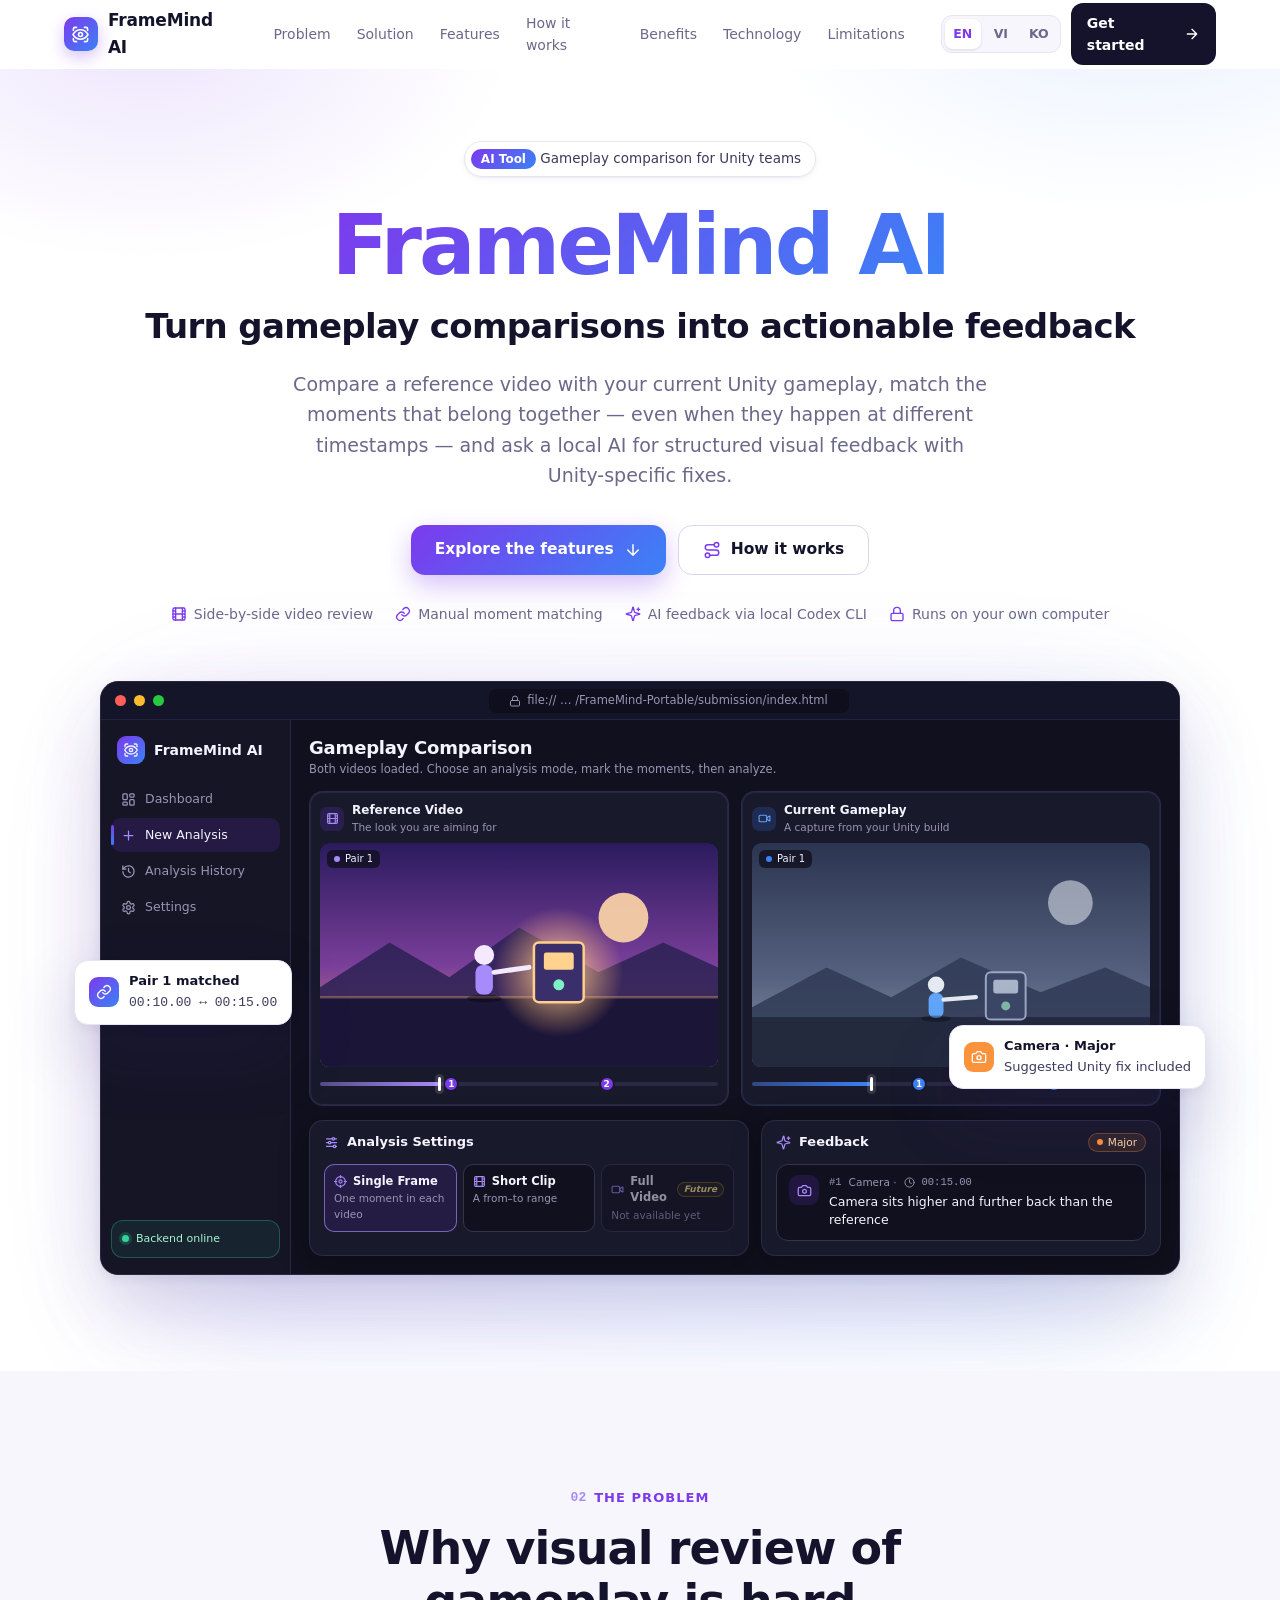
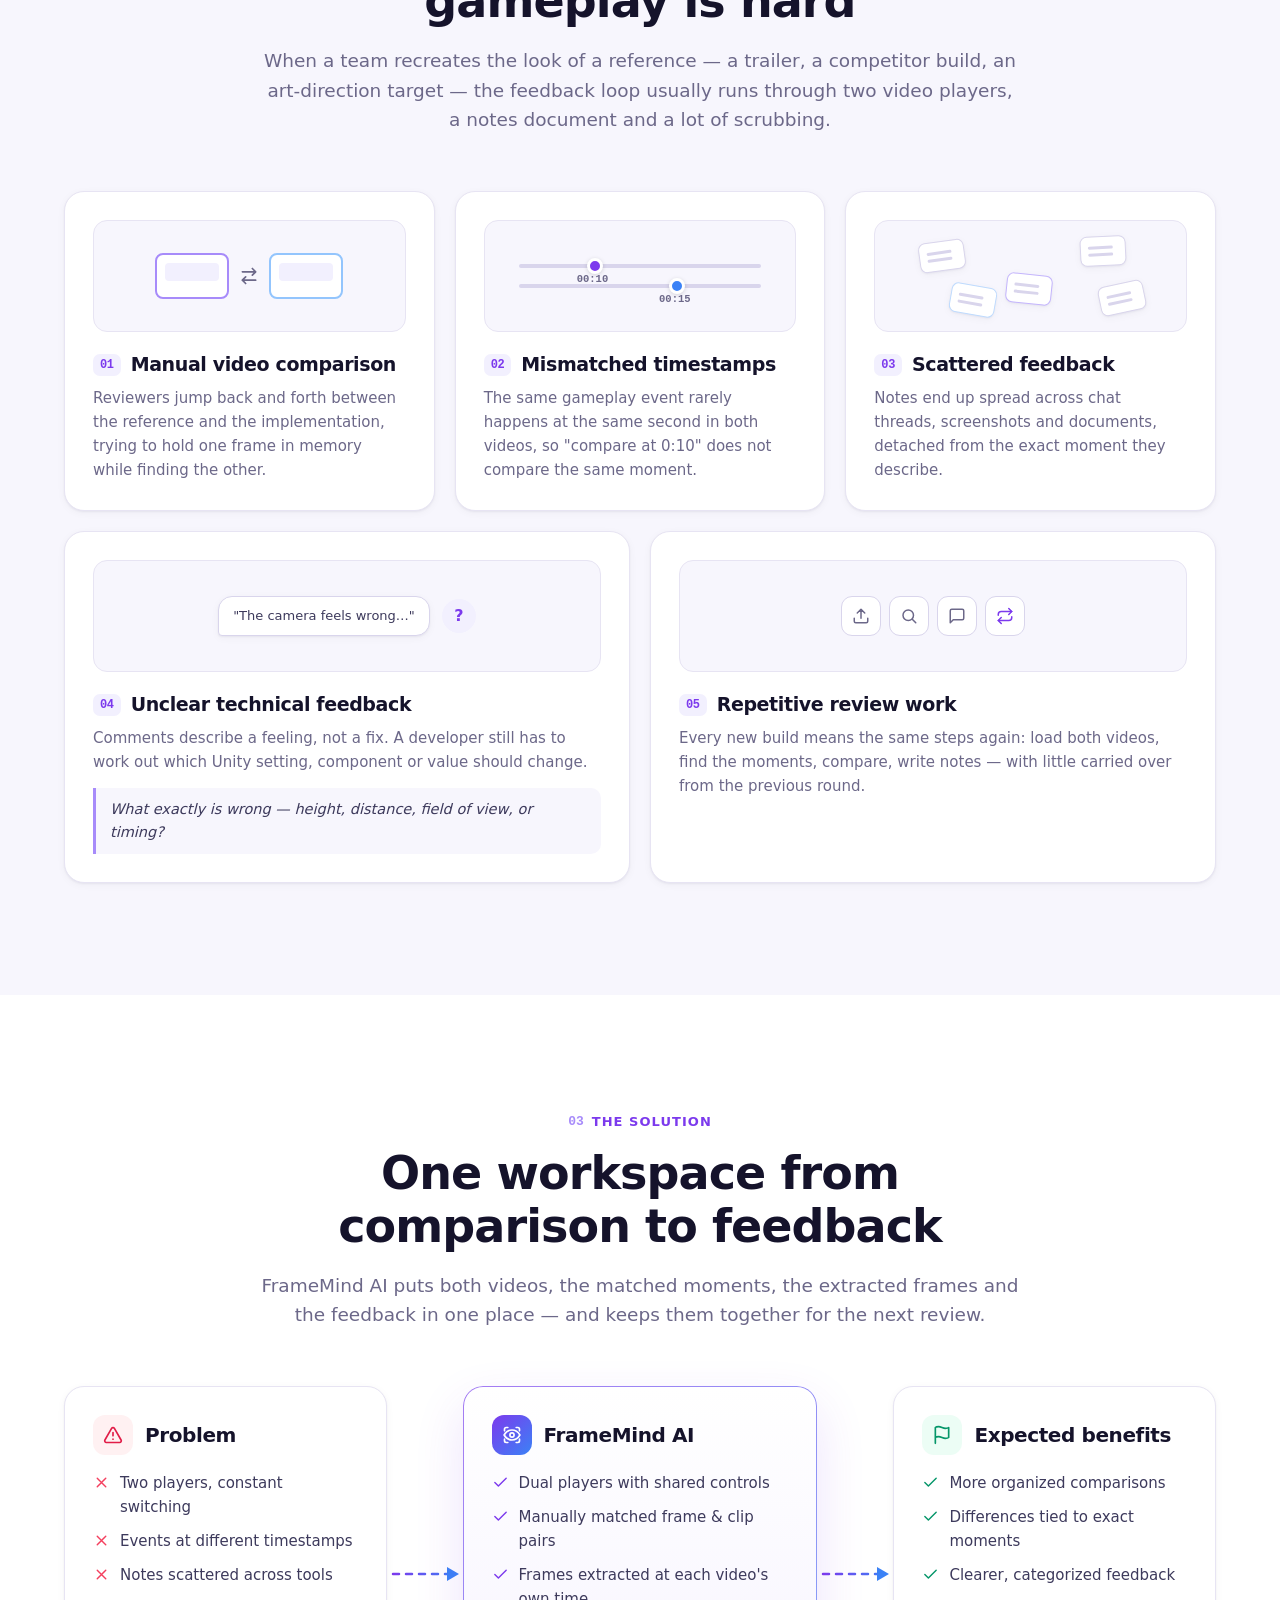
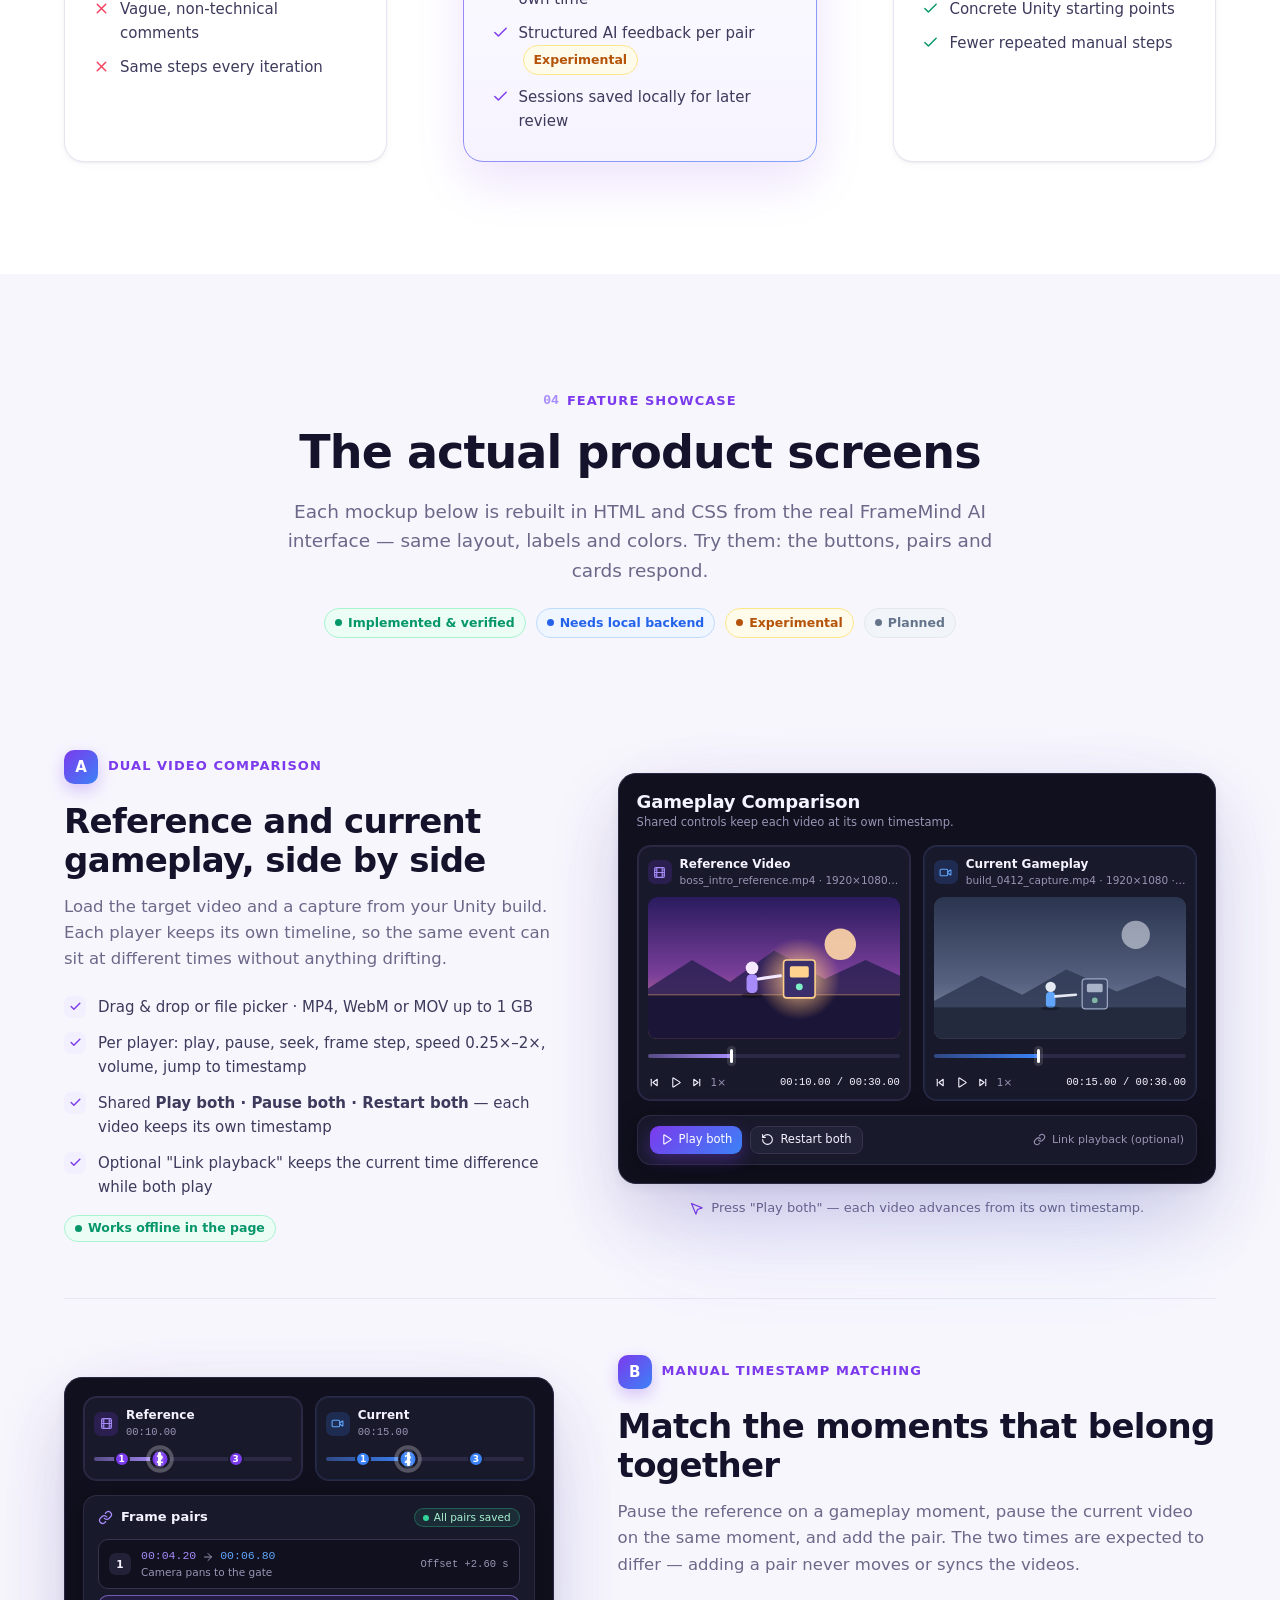
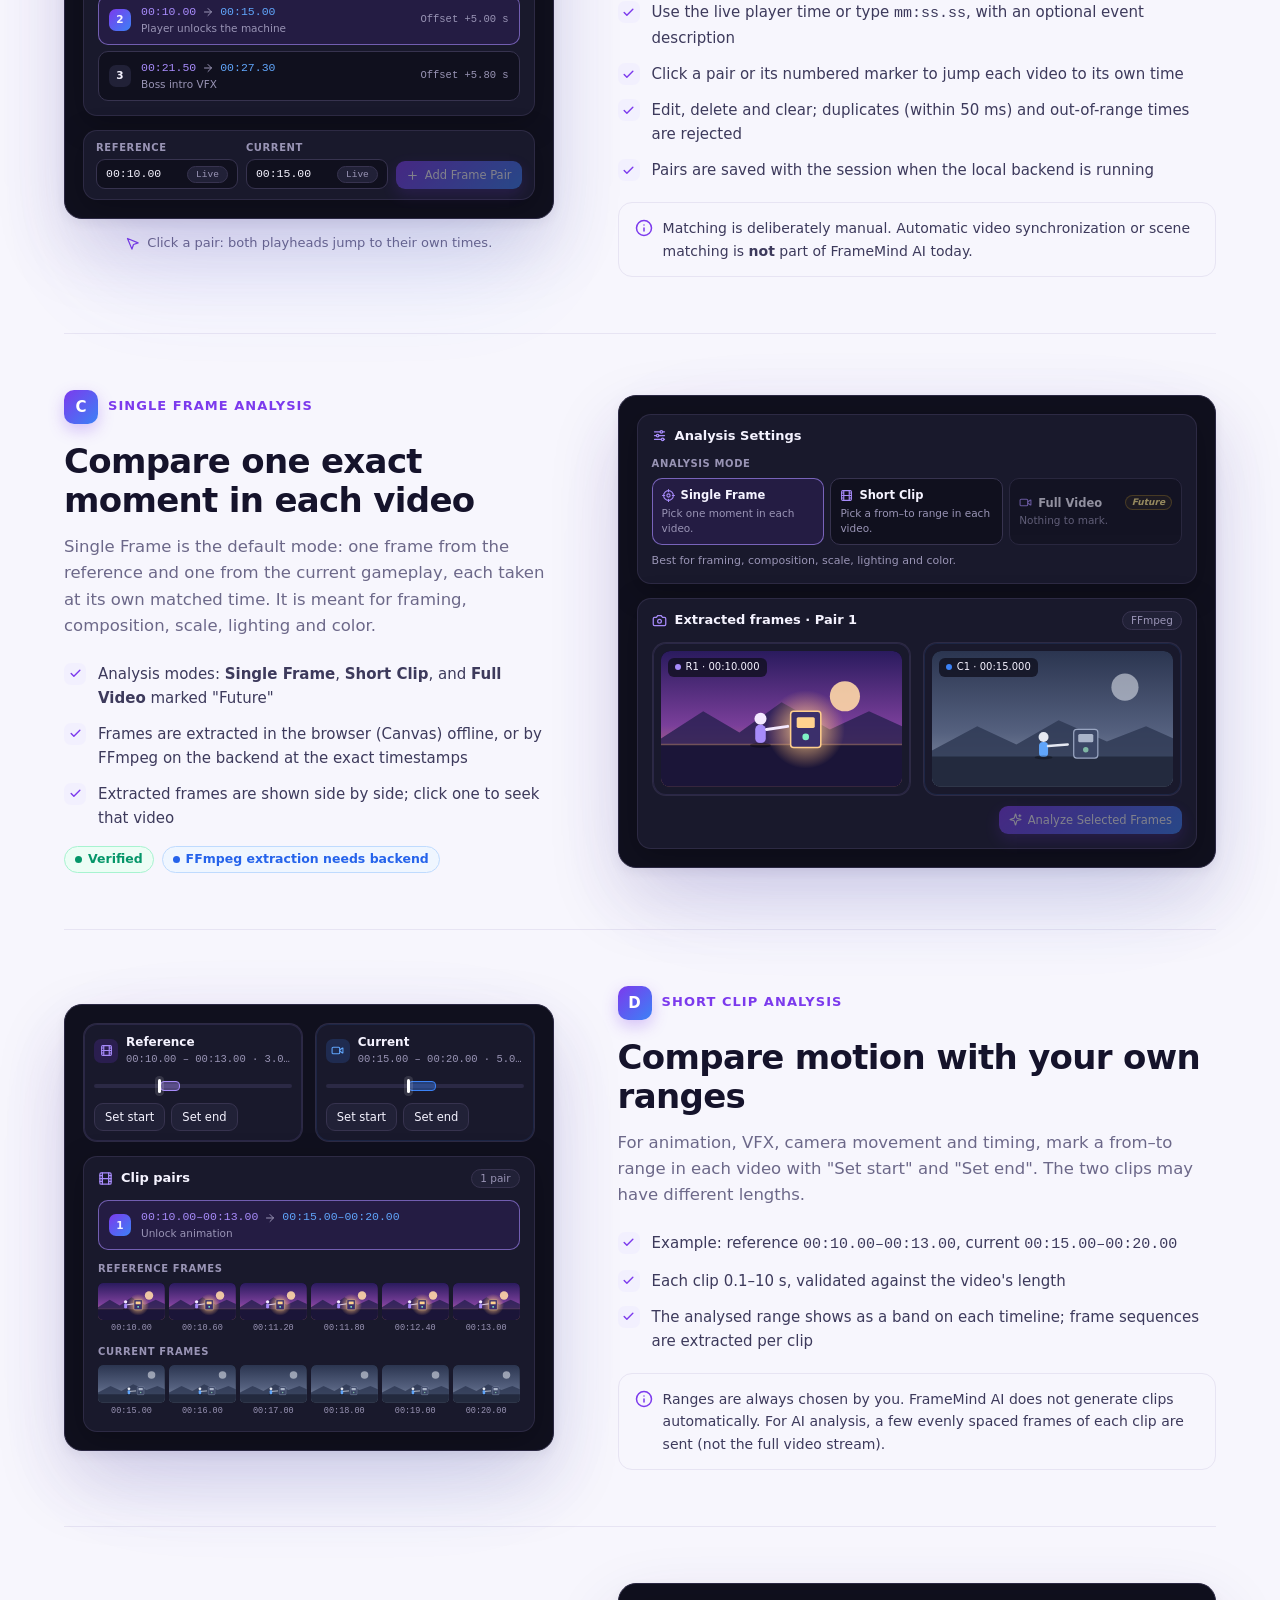
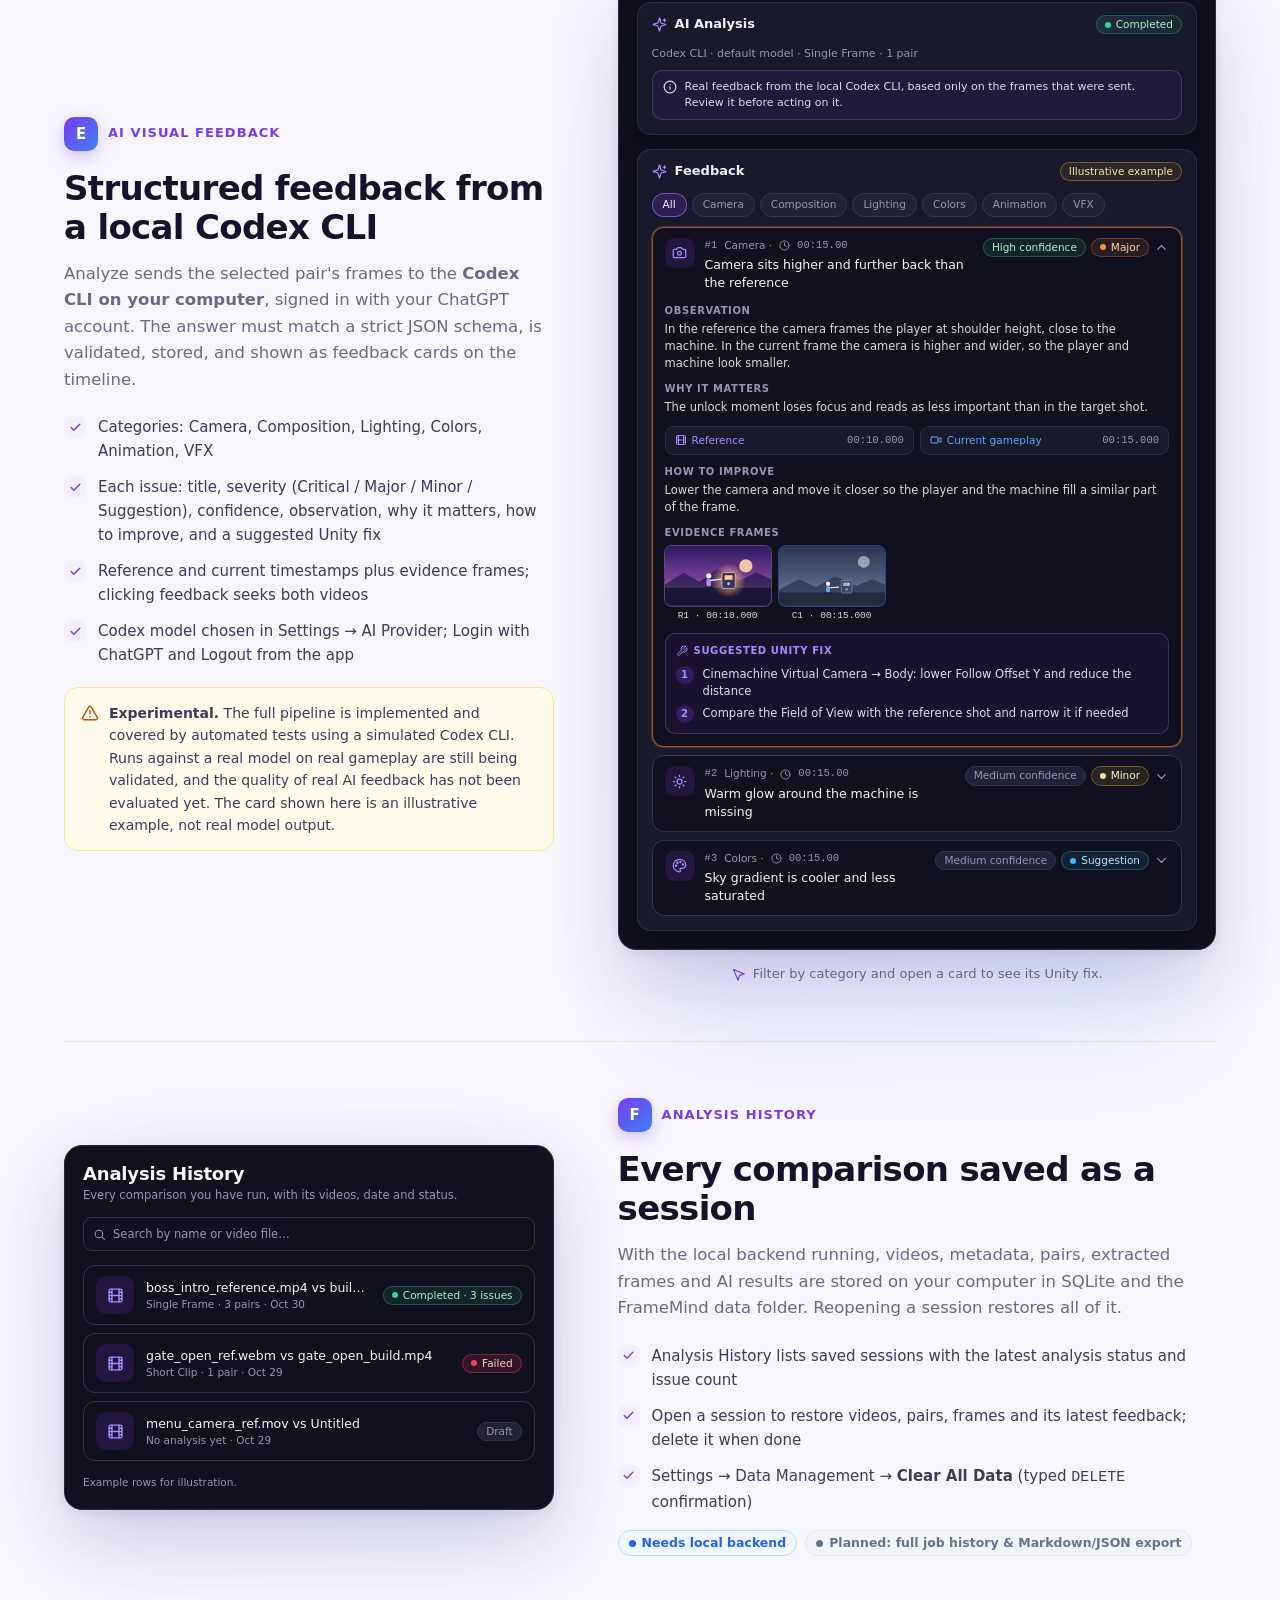
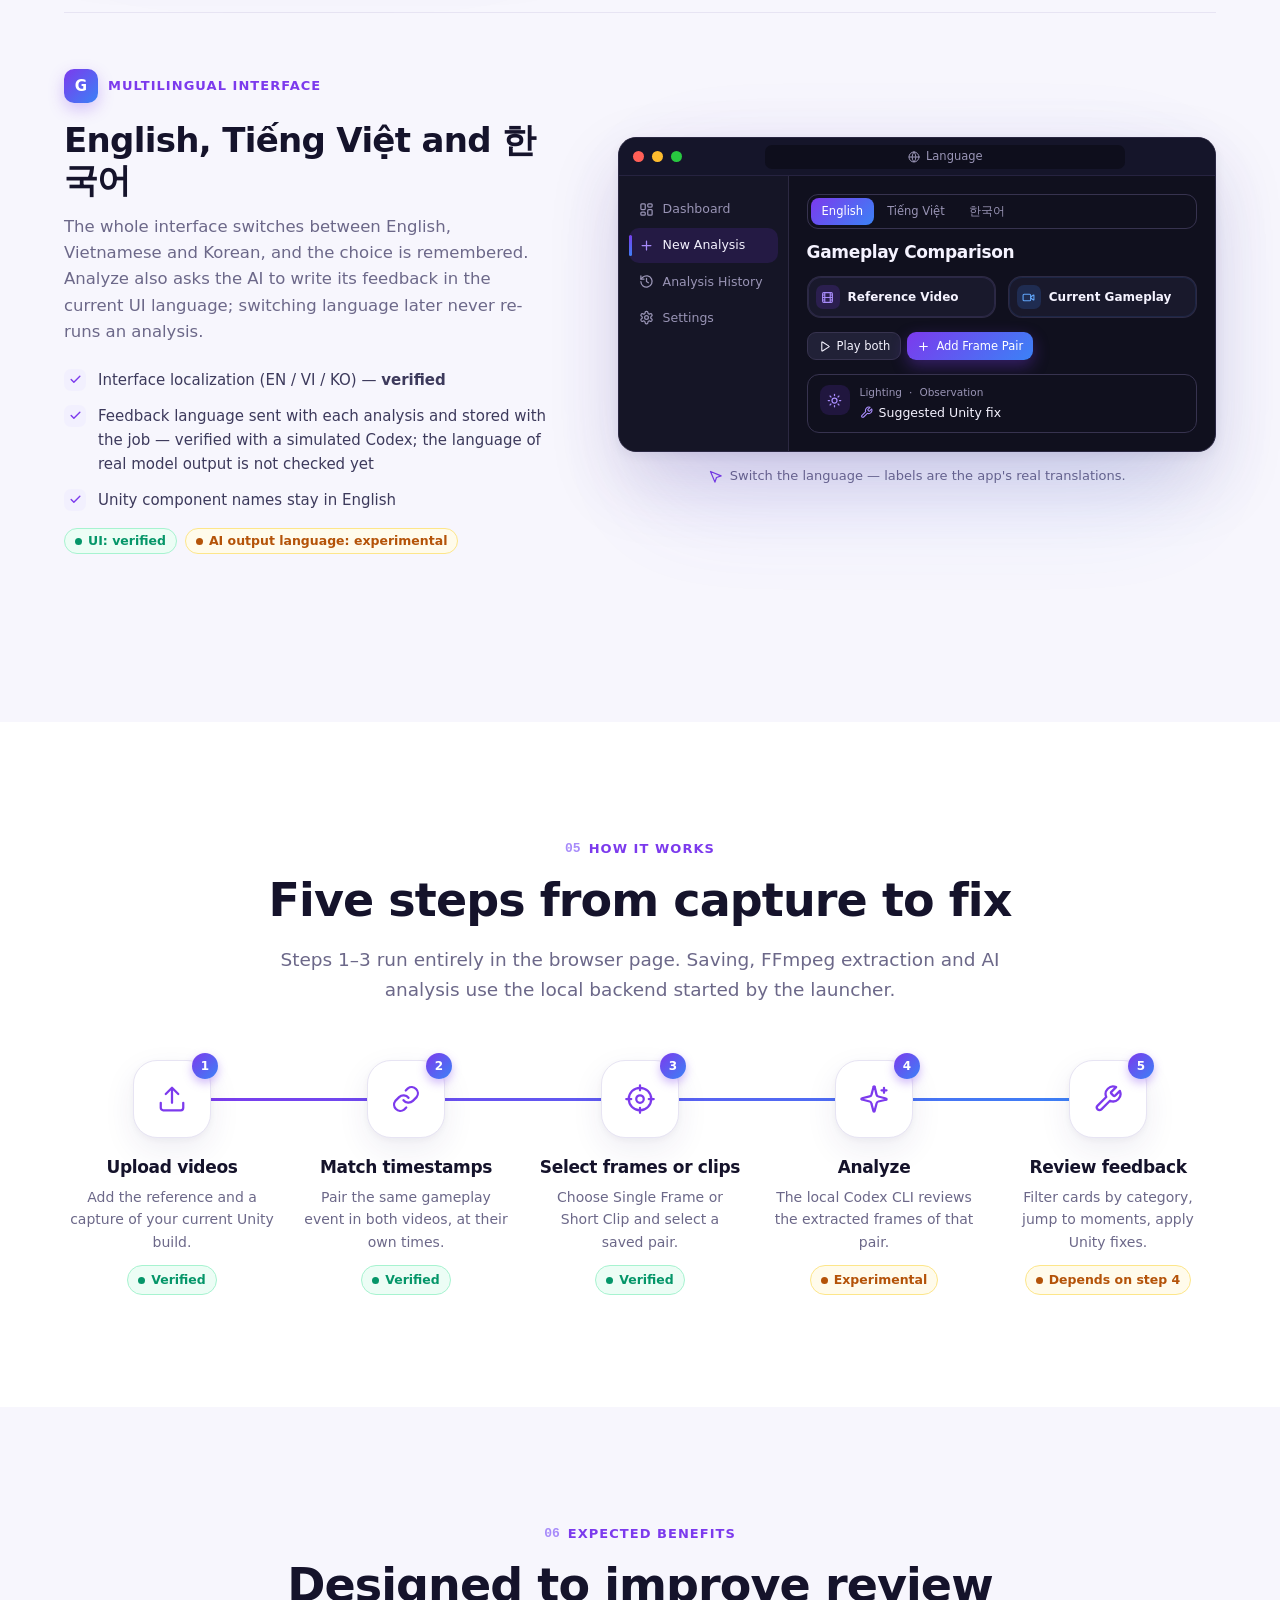
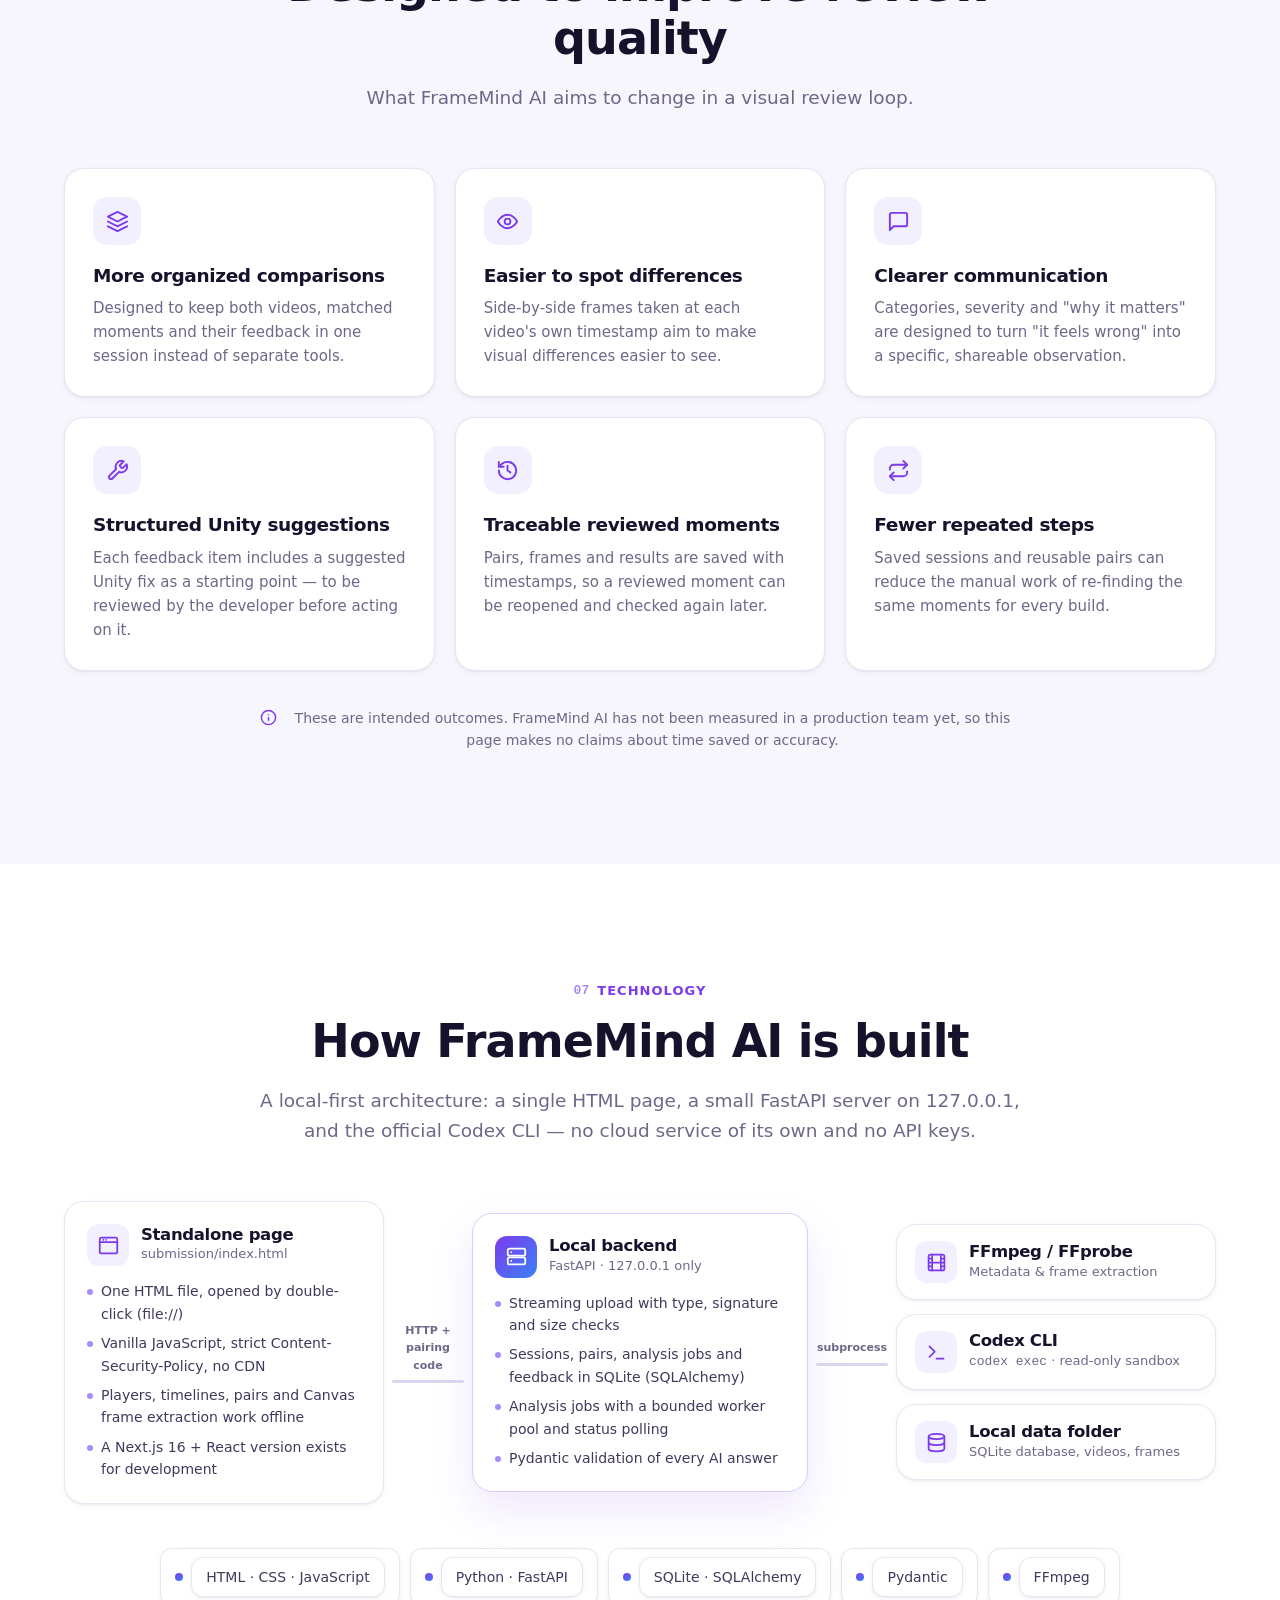
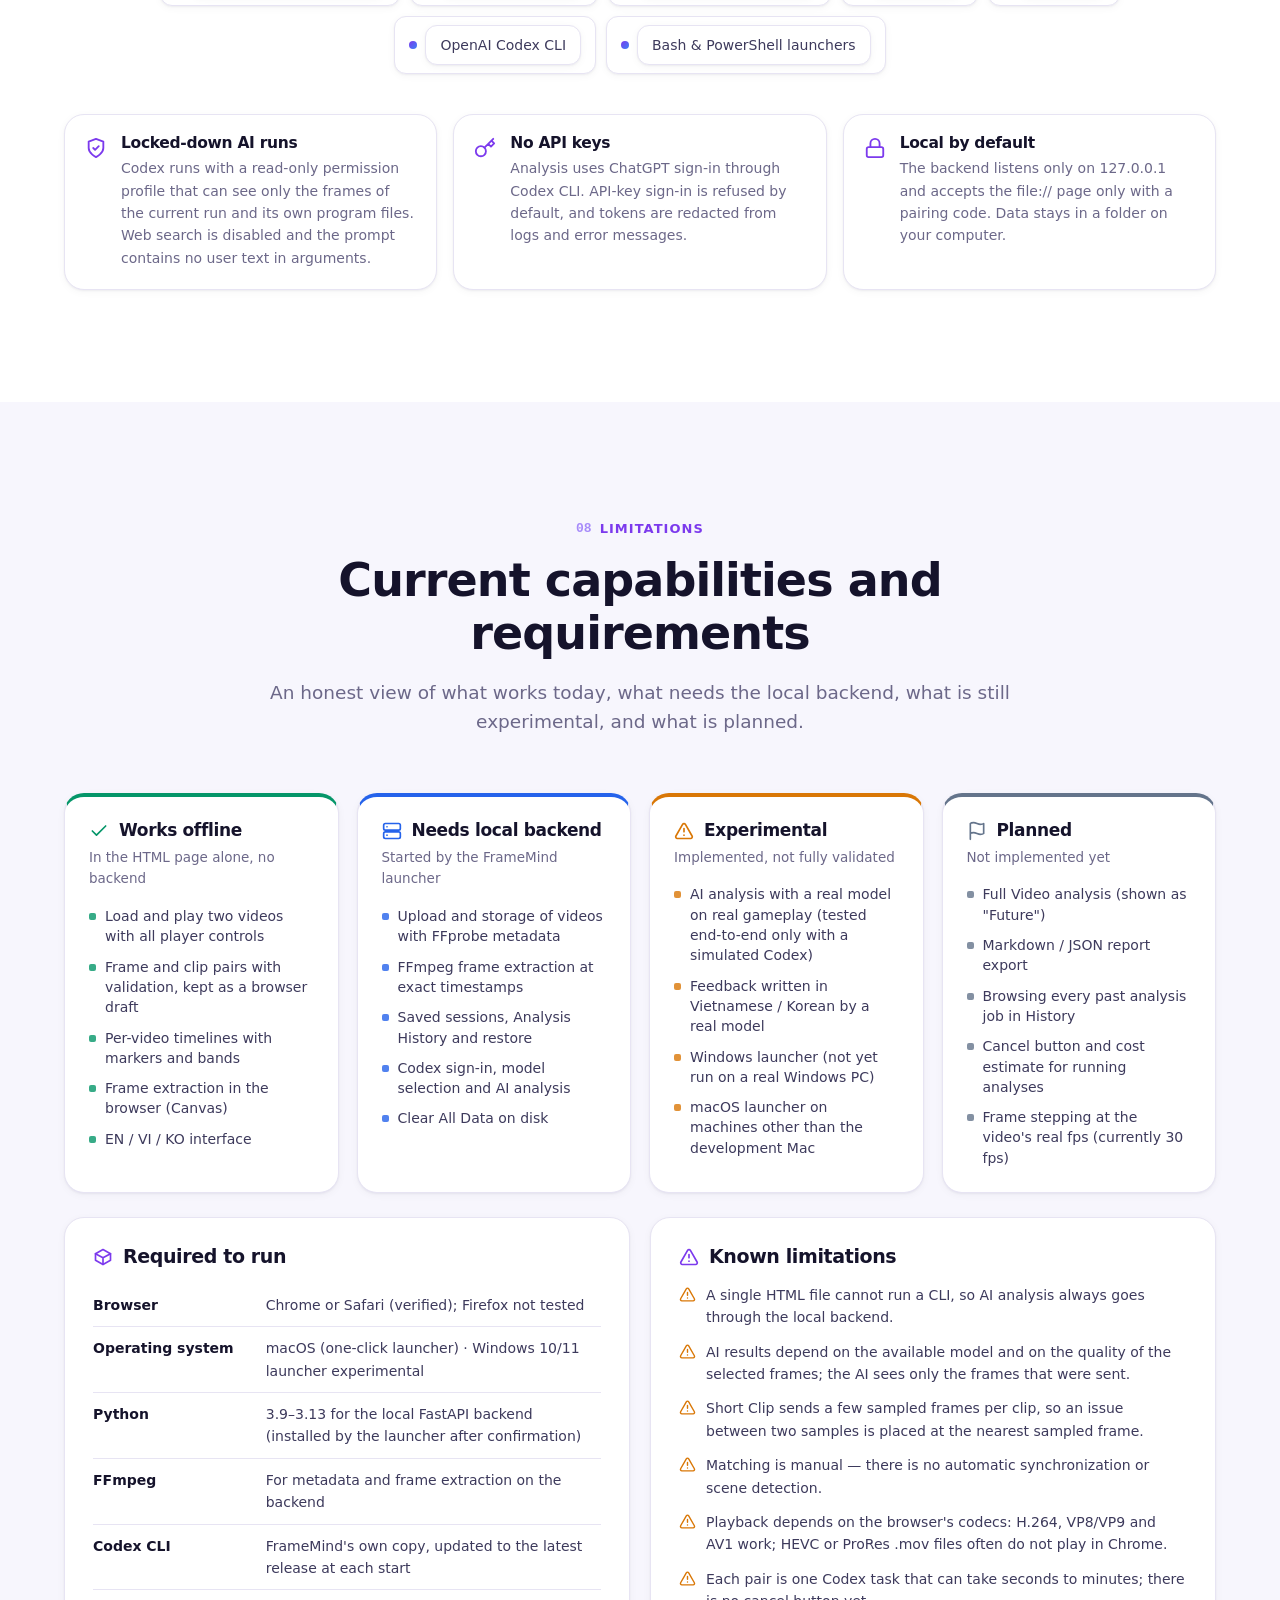
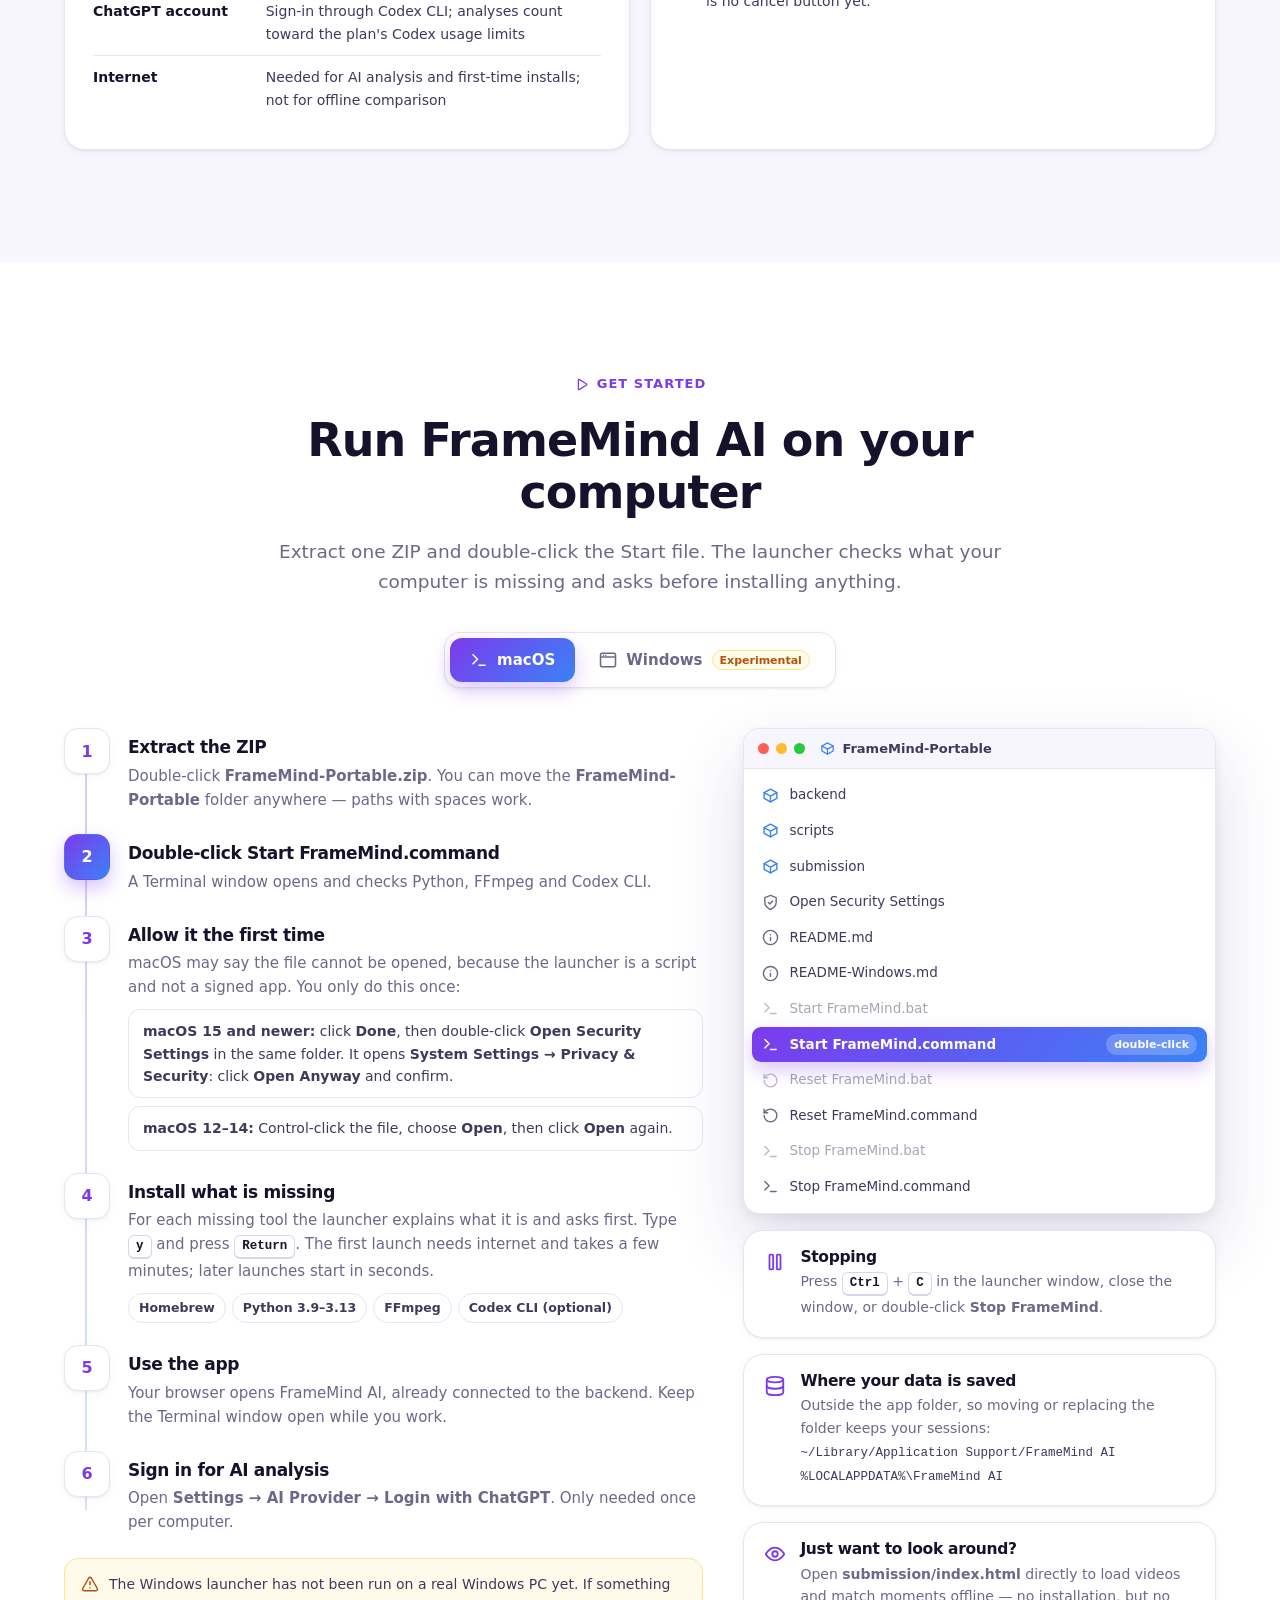
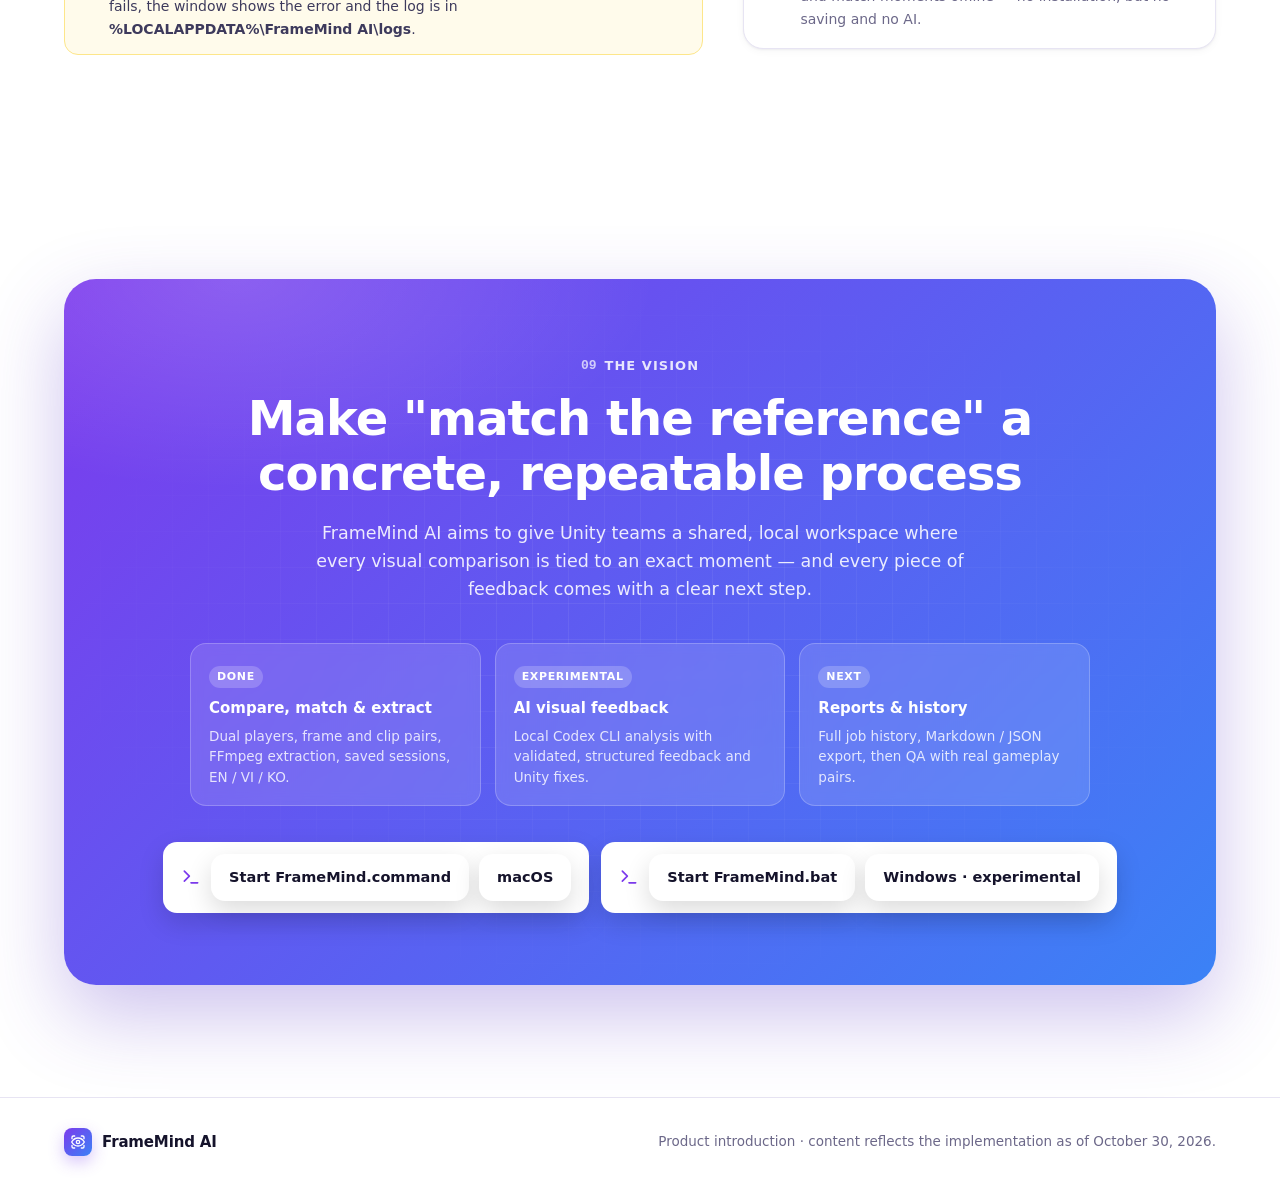
==== commit 07d33670: "Own auto-updated Codex, sandbox fallback, Reset and Security Settings helpers - Launchers (macOS/Win" ====
--- a/service-intro.html
+++ b/service-intro.html
@@ -1309,7 +1309,7 @@
           <tr><th>Operating system</th><td>macOS (one-click launcher) · Windows 10/11 launcher experimental</td></tr>
           <tr><th>Python</th><td>3.9–3.13 for the local FastAPI backend (installed by the launcher after confirmation)</td></tr>
           <tr><th>FFmpeg</th><td>For metadata and frame extraction on the backend</td></tr>
-          <tr><th>Codex CLI</th><td>Version 0.165.0 or newer, installed locally</td></tr>
+          <tr><th>Codex CLI</th><td>FrameMind's own copy, updated to the latest release at each start</td></tr>
           <tr><th>ChatGPT account</th><td>Sign-in through Codex CLI; analyses count toward the plan's Codex usage limits</td></tr>
           <tr><th>Internet</th><td>Needed for AI analysis and first-time installs; not for offline comparison</td></tr>
         </table>
@@ -1349,7 +1349,7 @@
           <li><h4>Extract the ZIP</h4><p>Double-click <b>FrameMind-Portable.zip</b>. You can move the <b>FrameMind-Portable</b> folder anywhere — paths with spaces work.</p></li>
           <li class="key"><h4>Double-click Start FrameMind.command</h4><p>A Terminal window opens and checks Python, FFmpeg and Codex CLI.</p></li>
           <li><h4>Allow it the first time</h4><p>macOS may say the file cannot be opened, because the launcher is a script and not a signed app. You only do this once:</p>
-            <div class="opts"><div class="opt"><b>macOS 15 and newer:</b> click <b>Done</b>, then open <b>System Settings → Privacy &amp; Security</b> and click <b>Open Anyway</b>.</div><div class="opt"><b>macOS 12–14:</b> Control-click the file, choose <b>Open</b>, then click <b>Open</b> again.</div></div></li>
+            <div class="opts"><div class="opt"><b>macOS 15 and newer:</b> click <b>Done</b>, then double-click <b>Open Security Settings</b> in the same folder. It opens <b>System Settings → Privacy &amp; Security</b>: click <b>Open Anyway</b> and confirm.</div><div class="opt"><b>macOS 12–14:</b> Control-click the file, choose <b>Open</b>, then click <b>Open</b> again.</div></div></li>
           <li><h4>Install what is missing</h4><p>For each missing tool the launcher explains what it is and asks first. Type <kbd>y</kbd> and press <kbd>Return</kbd>. The first launch needs internet and takes a few minutes; later launches start in seconds.</p>
             <div class="tools"><span class="chip">Homebrew</span><span class="chip">Python 3.9–3.13</span><span class="chip">FFmpeg</span><span class="chip">Codex CLI (optional)</span></div></li>
           <li><h4>Use the app</h4><p>Your browser opens FrameMind AI, already connected to the backend. Keep the Terminal window open while you work.</p></li>
@@ -1359,8 +1359,8 @@
           <li><h4>Extract the ZIP</h4><p>Right-click <b>FrameMind-Portable.zip</b> and choose <b>Extract All…</b>. Running it from inside the ZIP does not work.</p></li>
           <li class="key"><h4>Double-click Start FrameMind.bat</h4><p>A console window opens and checks Python, FFmpeg and Codex CLI.</p></li>
           <li><h4>Allow it the first time</h4><p>If Windows shows <b>Windows protected your PC</b>, click <b>More info → Run anyway</b>. You only do this once.</p></li>
-          <li><h4>Install what is missing</h4><p>Tools are installed with winget (Codex CLI with npm) after you type <kbd>y</kbd> and press <kbd>Enter</kbd>. If a tool is still "not found" right after installing, close the window and start again.</p>
-            <div class="tools"><span class="chip">Python 3.12</span><span class="chip">FFmpeg</span><span class="chip">Node.js LTS</span><span class="chip">Codex CLI (optional)</span></div></li>
+          <li><h4>Install what is missing</h4><p>Tools are installed with winget after you type <kbd>y</kbd> and press <kbd>Enter</kbd>, and Codex CLI is downloaded as FrameMind's own, auto-updated copy. If a tool is still "not found" right after installing, close the window and start again.</p>
+            <div class="tools"><span class="chip">Python 3.12</span><span class="chip">FFmpeg</span><span class="chip">Codex CLI (optional)</span></div></li>
           <li><h4>Use the app</h4><p>Your browser opens FrameMind AI, already connected to the backend. Keep the black window open while you work.</p></li>
           <li><h4>Sign in for AI analysis</h4><p>Open <b>Settings → AI Provider → Login with ChatGPT</b>. Only needed once per computer.</p></li>
         </ol>
@@ -1373,10 +1373,13 @@
             <li class="dir"><svg class="ic"><use href="#i-box"/></svg>backend</li>
             <li class="dir"><svg class="ic"><use href="#i-box"/></svg>scripts</li>
             <li class="dir"><svg class="ic"><use href="#i-box"/></svg>submission</li>
+            <li data-f="mac-settings"><svg class="ic"><use href="#i-shield"/></svg>Open Security Settings</li>
             <li><svg class="ic"><use href="#i-info"/></svg>README.md</li>
             <li><svg class="ic"><use href="#i-info"/></svg>README-Windows.md</li>
             <li data-f="win-start"><svg class="ic"><use href="#i-terminal"/></svg>Start FrameMind.bat<span class="tap">double-click</span></li>
             <li data-f="mac-start"><svg class="ic"><use href="#i-terminal"/></svg>Start FrameMind.command<span class="tap">double-click</span></li>
+            <li data-f="win-reset"><svg class="ic"><use href="#i-restart"/></svg>Reset FrameMind.bat</li>
+            <li data-f="mac-reset"><svg class="ic"><use href="#i-restart"/></svg>Reset FrameMind.command</li>
             <li data-f="win-stop"><svg class="ic"><use href="#i-terminal"/></svg>Stop FrameMind.bat</li>
             <li data-f="mac-stop"><svg class="ic"><use href="#i-terminal"/></svg>Stop FrameMind.command</li>
           </ul>
@@ -1623,7 +1626,7 @@
 "macOS (one-click launcher) · Windows 10/11 launcher experimental": "macOS (launcher một chạm) · launcher Windows 10/11 đang thử nghiệm",
 "3.9–3.13 for the local FastAPI backend (installed by the launcher after confirmation)": "3.9–3.13 cho backend FastAPI trên máy (launcher cài sau khi bạn xác nhận)",
 "For metadata and frame extraction on the backend": "Dùng cho metadata và trích xuất frame trên backend",
-"Version 0.165.0 or newer, installed locally": "Phiên bản 0.165.0 trở lên, cài trên máy",
+"FrameMind's own copy, updated to the latest release at each start": "Bản riêng của FrameMind, tự cập nhật lên bản mới nhất mỗi lần khởi động",
 "ChatGPT account": "Tài khoản ChatGPT",
 "Sign-in through Codex CLI; analyses count toward the plan's Codex usage limits": "Đăng nhập qua Codex CLI; mỗi lần phân tích tính vào hạn mức Codex của gói",
 "Internet": "Internet",
@@ -1656,7 +1659,7 @@
 "A Terminal window opens and checks Python, FFmpeg and Codex CLI.": "Một cửa sổ Terminal mở ra và kiểm tra Python, FFmpeg và Codex CLI.",
 "Allow it the first time": "Cho phép chạy ở lần đầu",
 "macOS may say the file cannot be opened, because the launcher is a script and not a signed app. You only do this once:": "macOS có thể báo không mở được file, vì launcher là một script chứ không phải ứng dụng có chữ ký. Bạn chỉ cần làm việc này một lần:",
-"<b>macOS 15 and newer:<\/b> click <b>Done<\/b>, then open <b>System Settings → Privacy &amp; Security<\/b> and click <b>Open Anyway<\/b>.": "<b>macOS 15 trở lên:<\/b> bấm <b>Done<\/b>, rồi mở <b>System Settings → Privacy &amp; Security<\/b> và bấm <b>Open Anyway<\/b>.",
+"<b>macOS 15 and newer:<\/b> click <b>Done<\/b>, then double-click <b>Open Security Settings<\/b> in the same folder. It opens <b>System Settings → Privacy &amp; Security<\/b>: click <b>Open Anyway<\/b> and confirm.": "<b>macOS 15 trở lên:<\/b> bấm <b>Done<\/b>, rồi bấm đúp vào <b>Open Security Settings<\/b> trong cùng thư mục. Nó mở sẵn <b>System Settings → Privacy &amp; Security<\/b>: bạn chỉ cần bấm <b>Open Anyway<\/b> và xác nhận.",
 "<b>macOS 12–14:<\/b> Control-click the file, choose <b>Open<\/b>, then click <b>Open<\/b> again.": "<b>macOS 12–14:<\/b> giữ Control và bấm vào file, chọn <b>Open<\/b>, rồi bấm <b>Open<\/b> thêm lần nữa.",
 "Install what is missing": "Cài những gì còn thiếu",
 "For each missing tool the launcher explains what it is and asks first. Type <kbd>y<\/kbd> and press <kbd>Return<\/kbd>. The first launch needs internet and takes a few minutes; later launches start in seconds.": "Với mỗi công cụ còn thiếu, launcher giải thích nó là gì và hỏi trước. Gõ <kbd>y<\/kbd> rồi nhấn <kbd>Return<\/kbd>. Lần chạy đầu cần internet và mất vài phút; những lần sau khởi động trong vài giây.",
@@ -1669,7 +1672,7 @@
 "Double-click Start FrameMind.bat": "Double-click Start FrameMind.bat",
 "A console window opens and checks Python, FFmpeg and Codex CLI.": "Một cửa sổ console mở ra và kiểm tra Python, FFmpeg và Codex CLI.",
 "If Windows shows <b>Windows protected your PC<\/b>, click <b>More info → Run anyway<\/b>. You only do this once.": "Nếu Windows hiện <b>Windows protected your PC<\/b>, bấm <b>More info → Run anyway<\/b>. Bạn chỉ cần làm một lần.",
-"Tools are installed with winget (Codex CLI with npm) after you type <kbd>y<\/kbd> and press <kbd>Enter<\/kbd>. If a tool is still \"not found\" right after installing, close the window and start again.": "Các công cụ được cài bằng winget (Codex CLI bằng npm) sau khi bạn gõ <kbd>y<\/kbd> và nhấn <kbd>Enter<\/kbd>. Nếu vừa cài xong mà vẫn báo \"not found\", hãy đóng cửa sổ và chạy lại.",
+"Tools are installed with winget after you type <kbd>y<\/kbd> and press <kbd>Enter<\/kbd>, and Codex CLI is downloaded as FrameMind's own, auto-updated copy. If a tool is still \"not found\" right after installing, close the window and start again.": "Các công cụ được cài bằng winget sau khi bạn gõ <kbd>y<\/kbd> và nhấn <kbd>Enter<\/kbd>, còn Codex CLI được tải về dưới dạng bản riêng của FrameMind và tự cập nhật. Nếu vừa cài xong mà vẫn báo \"not found\", hãy đóng cửa sổ và chạy lại.",
 "Your browser opens FrameMind AI, already connected to the backend. Keep the black window open while you work.": "Trình duyệt mở FrameMind AI, đã kết nối sẵn với backend. Giữ cửa sổ màu đen mở trong lúc làm việc.",
 "The Windows launcher has not been run on a real Windows PC yet. If something fails, the window shows the error and the log is in <b>%LOCALAPPDATA%\\FrameMind AI\\logs<\/b>.": "Launcher Windows chưa được chạy trên máy Windows thật. Nếu có lỗi, cửa sổ sẽ hiện thông báo lỗi và log nằm ở <b>%LOCALAPPDATA%\\FrameMind AI\\logs<\/b>.",
 "Stopping": "Dừng ứng dụng",
@@ -1882,7 +1885,7 @@
 "macOS (one-click launcher) · Windows 10/11 launcher experimental": "macOS(원클릭 런처) · Windows 10/11 런처는 실험적",
 "3.9–3.13 for the local FastAPI backend (installed by the launcher after confirmation)": "로컬 FastAPI 백엔드용 3.9–3.13(확인 후 런처가 설치)",
 "For metadata and frame extraction on the backend": "백엔드의 메타데이터와 프레임 추출용",
-"Version 0.165.0 or newer, installed locally": "0.165.0 이상, 로컬 설치",
+"FrameMind's own copy, updated to the latest release at each start": "FrameMind 전용 사본, 시작할 때마다 최신 버전으로 업데이트",
 "ChatGPT account": "ChatGPT 계정",
 "Sign-in through Codex CLI; analyses count toward the plan's Codex usage limits": "Codex CLI로 로그인, 분석은 요금제의 Codex 사용 한도에 포함",
 "Internet": "인터넷",
@@ -1915,7 +1918,7 @@
 "A Terminal window opens and checks Python, FFmpeg and Codex CLI.": "터미널 창이 열리고 Python, FFmpeg, Codex CLI를 확인합니다.",
 "Allow it the first time": "처음 한 번 실행 허용",
 "macOS may say the file cannot be opened, because the launcher is a script and not a signed app. You only do this once:": "런처는 서명된 앱이 아닌 스크립트라서 macOS가 파일을 열 수 없다고 표시할 수 있습니다. 한 번만 하면 됩니다:",
-"<b>macOS 15 and newer:<\/b> click <b>Done<\/b>, then open <b>System Settings → Privacy &amp; Security<\/b> and click <b>Open Anyway<\/b>.": "<b>macOS 15 이상:<\/b> <b>완료<\/b>를 누른 뒤 <b>시스템 설정 → 개인정보 보호 및 보안<\/b>에서 <b>그래도 열기<\/b>를 누르세요.",
+"<b>macOS 15 and newer:<\/b> click <b>Done<\/b>, then double-click <b>Open Security Settings<\/b> in the same folder. It opens <b>System Settings → Privacy &amp; Security<\/b>: click <b>Open Anyway<\/b> and confirm.": "<b>macOS 15 이상:<\/b> <b>완료<\/b>를 누른 뒤 같은 폴더의 <b>Open Security Settings<\/b>를 더블 클릭하세요. <b>시스템 설정 → 개인정보 보호 및 보안<\/b>이 열리면 <b>그래도 열기<\/b>를 누르고 확인하세요.",
 "<b>macOS 12–14:<\/b> Control-click the file, choose <b>Open<\/b>, then click <b>Open<\/b> again.": "<b>macOS 12–14:<\/b> 파일을 Control-클릭해 <b>열기<\/b>를 선택한 뒤 다시 <b>열기<\/b>를 누르세요.",
 "Install what is missing": "없는 도구 설치",
 "For each missing tool the launcher explains what it is and asks first. Type <kbd>y<\/kbd> and press <kbd>Return<\/kbd>. The first launch needs internet and takes a few minutes; later launches start in seconds.": "없는 도구마다 런처가 무엇인지 설명하고 먼저 묻습니다. <kbd>y<\/kbd>를 입력하고 <kbd>Return<\/kbd>을 누르세요. 첫 실행은 인터넷이 필요하고 몇 분 걸리며, 이후에는 몇 초 만에 시작됩니다.",
@@ -1928,7 +1931,7 @@
 "Double-click Start FrameMind.bat": "Start FrameMind.bat 더블 클릭",
 "A console window opens and checks Python, FFmpeg and Codex CLI.": "콘솔 창이 열리고 Python, FFmpeg, Codex CLI를 확인합니다.",
 "If Windows shows <b>Windows protected your PC<\/b>, click <b>More info → Run anyway<\/b>. You only do this once.": "<b>Windows의 PC 보호<\/b> 창이 나타나면 <b>추가 정보 → 실행<\/b>을 누르세요. 한 번만 하면 됩니다.",
-"Tools are installed with winget (Codex CLI with npm) after you type <kbd>y<\/kbd> and press <kbd>Enter<\/kbd>. If a tool is still \"not found\" right after installing, close the window and start again.": "<kbd>y<\/kbd>를 입력하고 <kbd>Enter<\/kbd>를 누르면 winget으로(Codex CLI는 npm으로) 도구가 설치됩니다. 설치 직후에도 \"not found\"가 나오면 창을 닫고 다시 실행하세요.",
+"Tools are installed with winget after you type <kbd>y<\/kbd> and press <kbd>Enter<\/kbd>, and Codex CLI is downloaded as FrameMind's own, auto-updated copy. If a tool is still \"not found\" right after installing, close the window and start again.": "<kbd>y<\/kbd>를 입력하고 <kbd>Enter<\/kbd>를 누르면 winget으로 도구가 설치되고, Codex CLI는 자동 업데이트되는 FrameMind 전용 사본으로 다운로드됩니다. 설치 직후에도 \"not found\"가 나오면 창을 닫고 다시 실행하세요.",
 "Your browser opens FrameMind AI, already connected to the backend. Keep the black window open while you work.": "브라우저에서 백엔드에 이미 연결된 FrameMind AI가 열립니다. 작업하는 동안 검은 창을 열어 두세요.",
 "The Windows launcher has not been run on a real Windows PC yet. If something fails, the window shows the error and the log is in <b>%LOCALAPPDATA%\\FrameMind AI\\logs<\/b>.": "Windows 런처는 아직 실제 Windows PC에서 실행해 보지 않았습니다. 문제가 생기면 창에 오류가 표시되며, 로그는 <b>%LOCALAPPDATA%\\FrameMind AI\\logs<\/b>에 있습니다.",
 "Stopping": "종료하기",
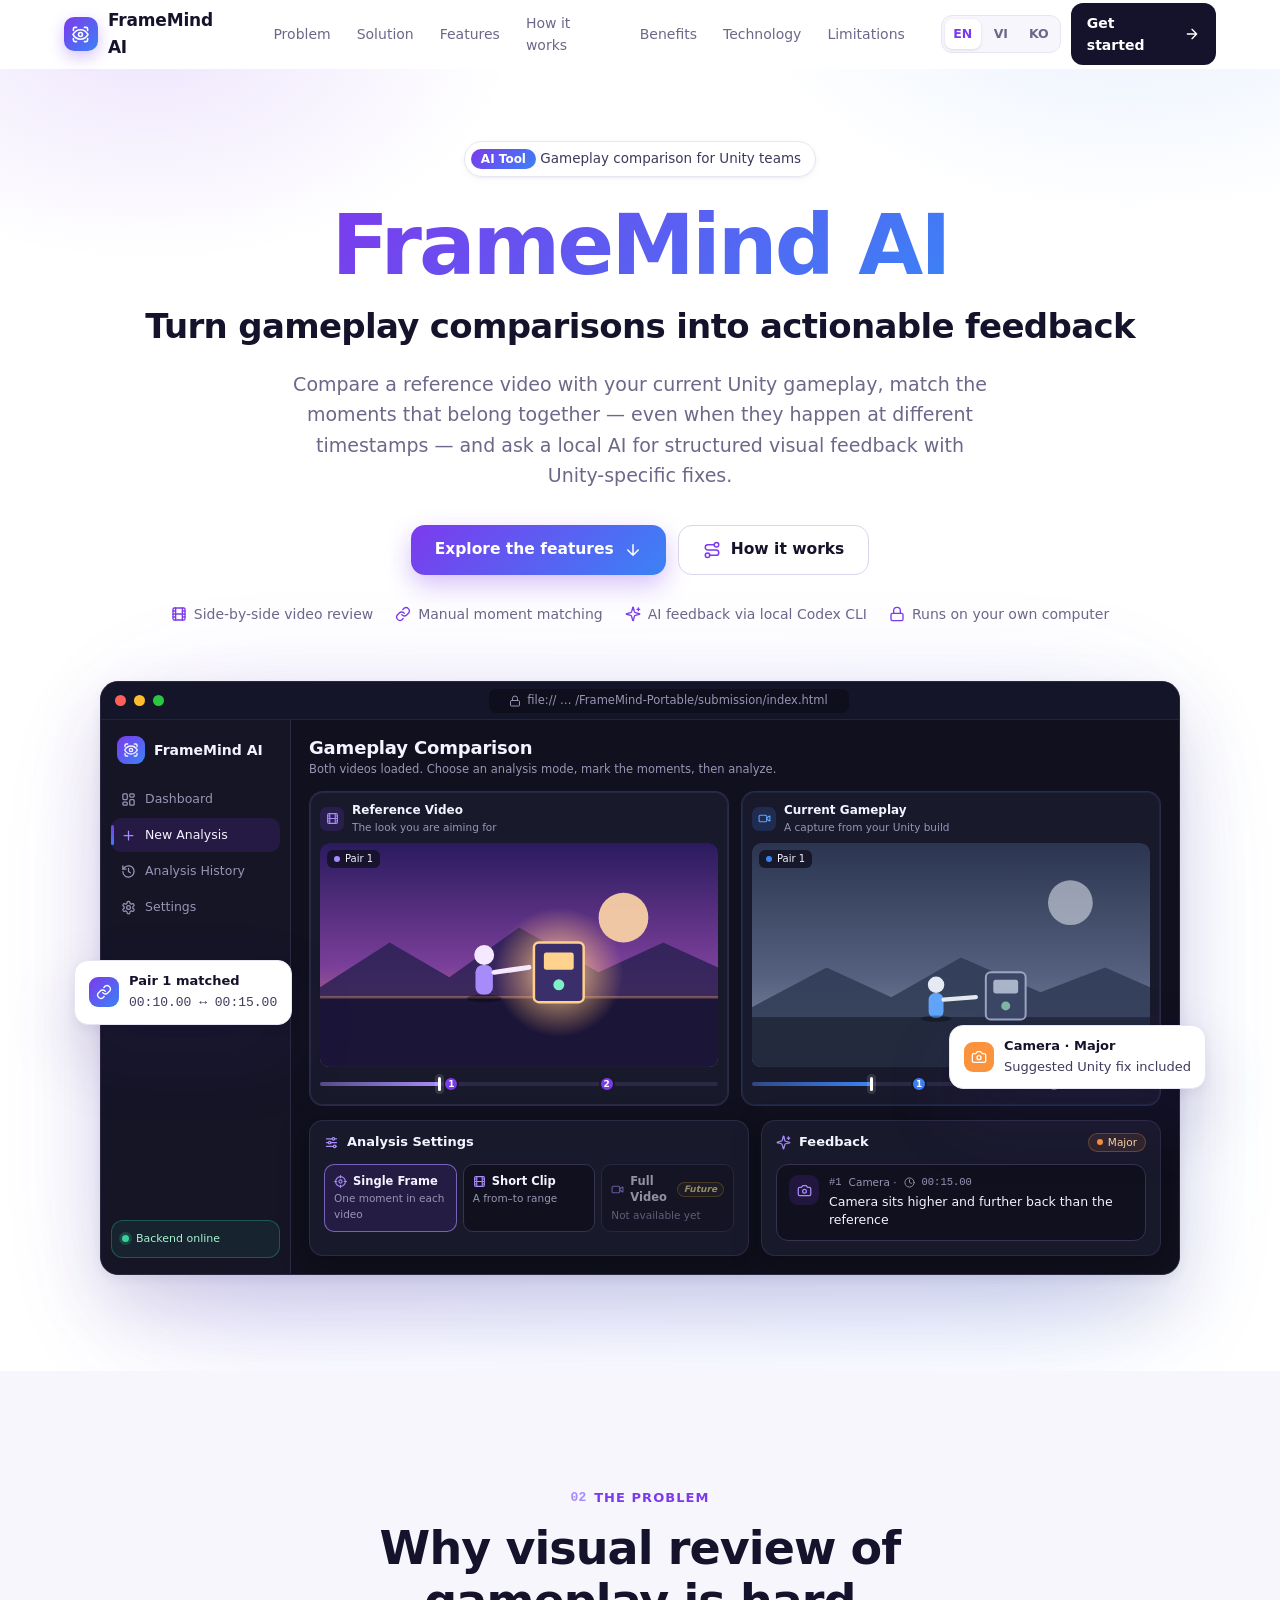
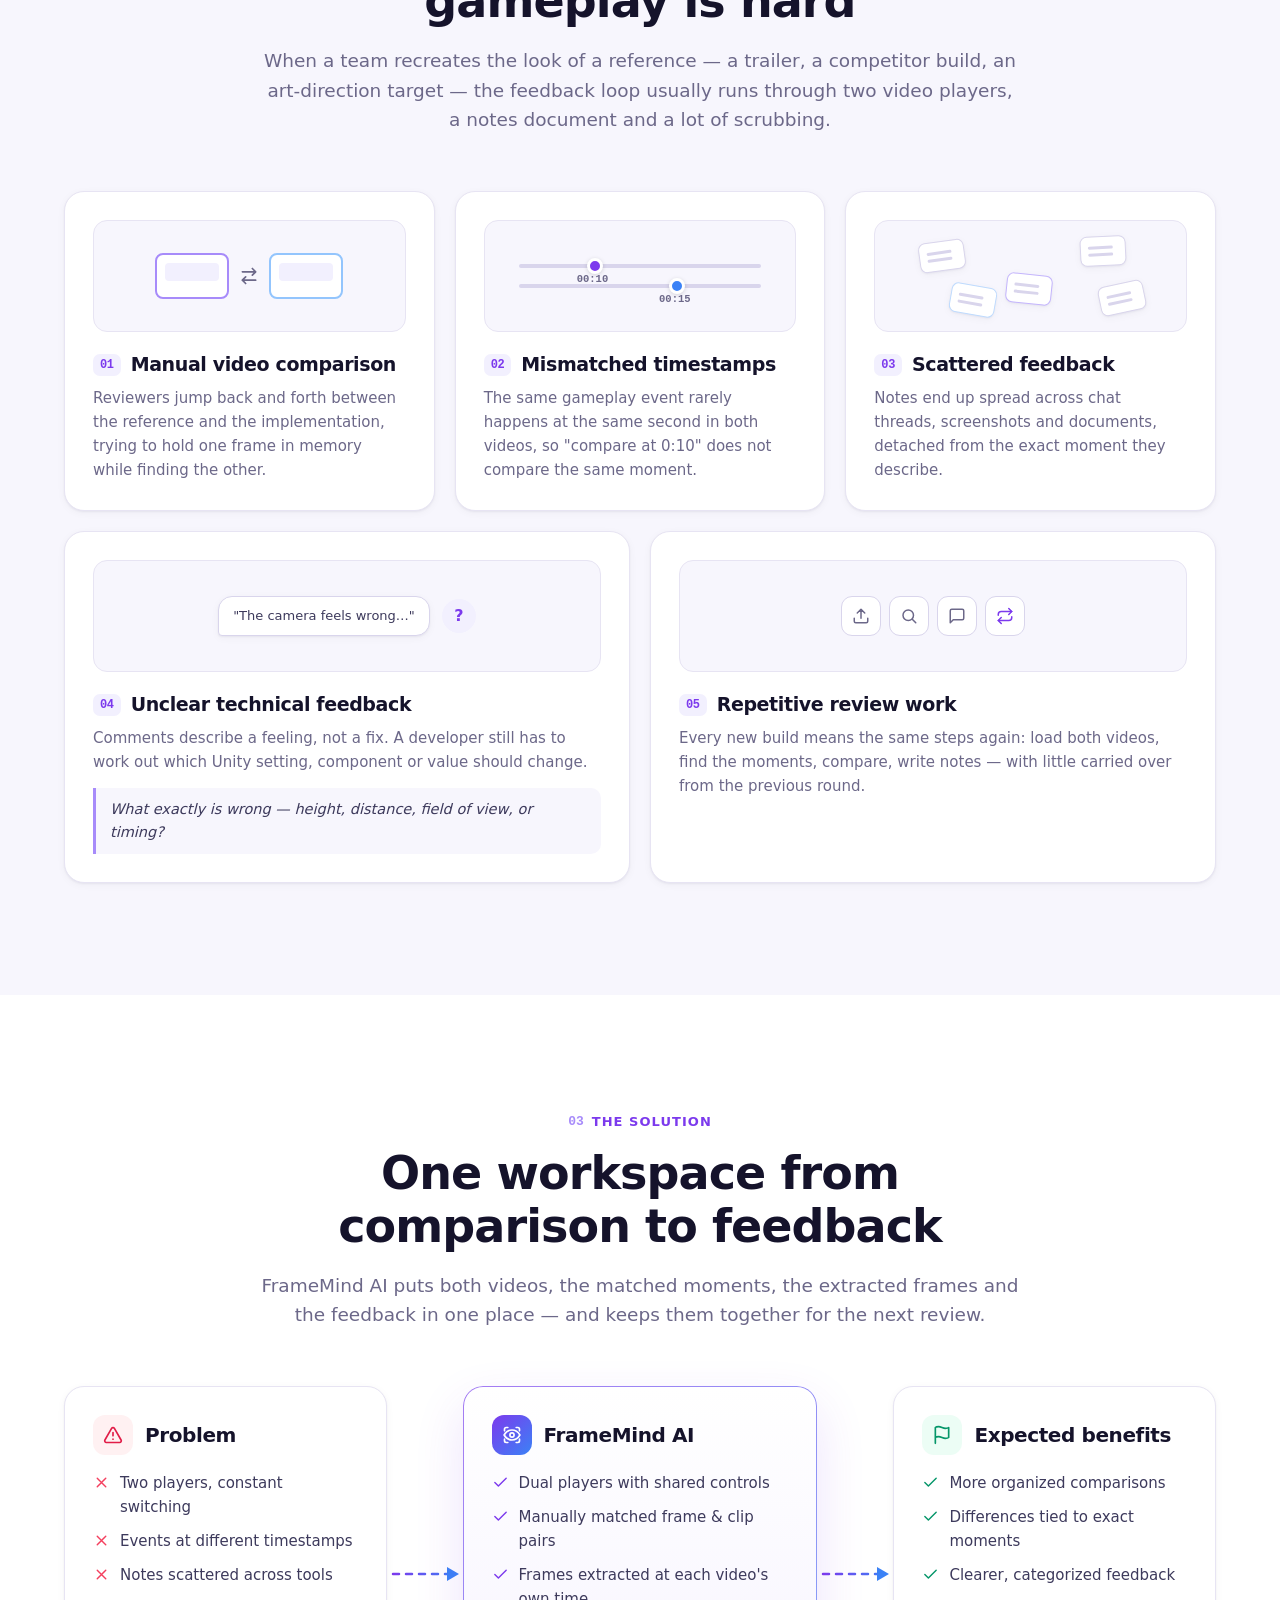
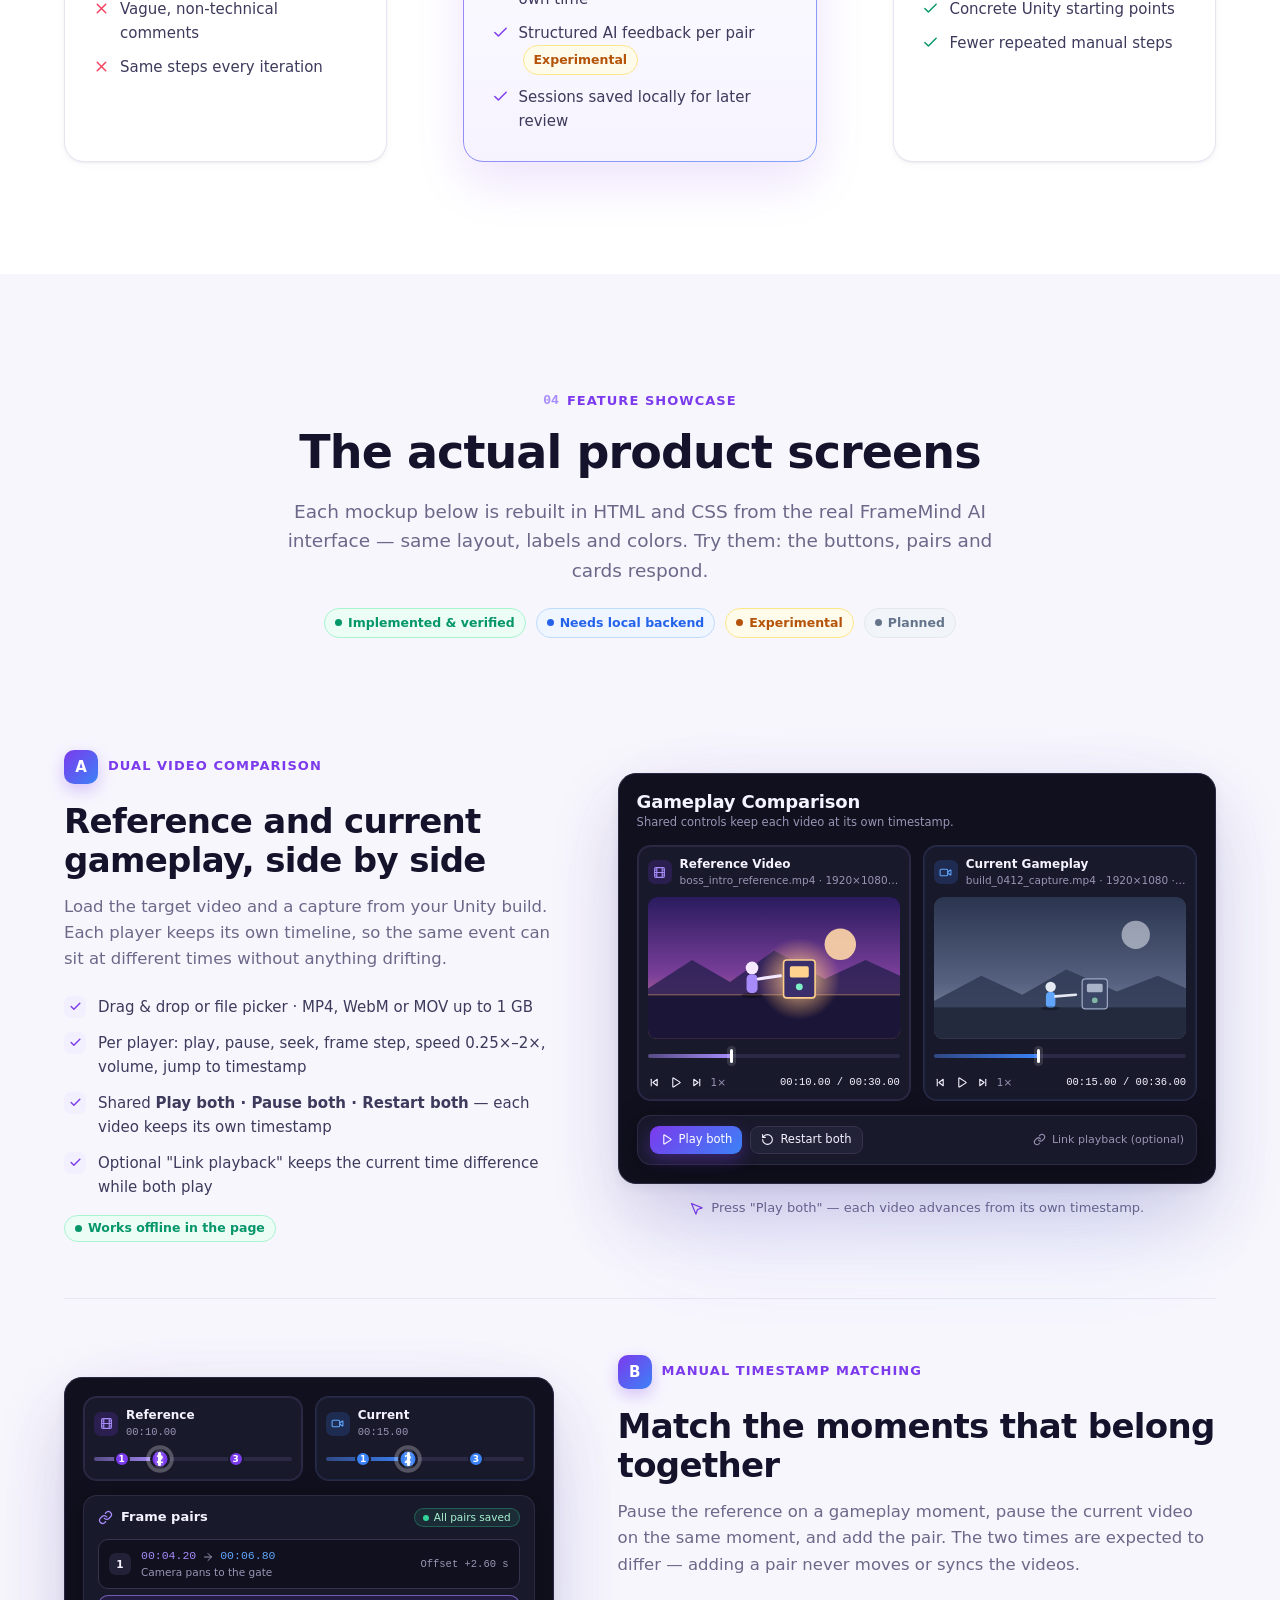
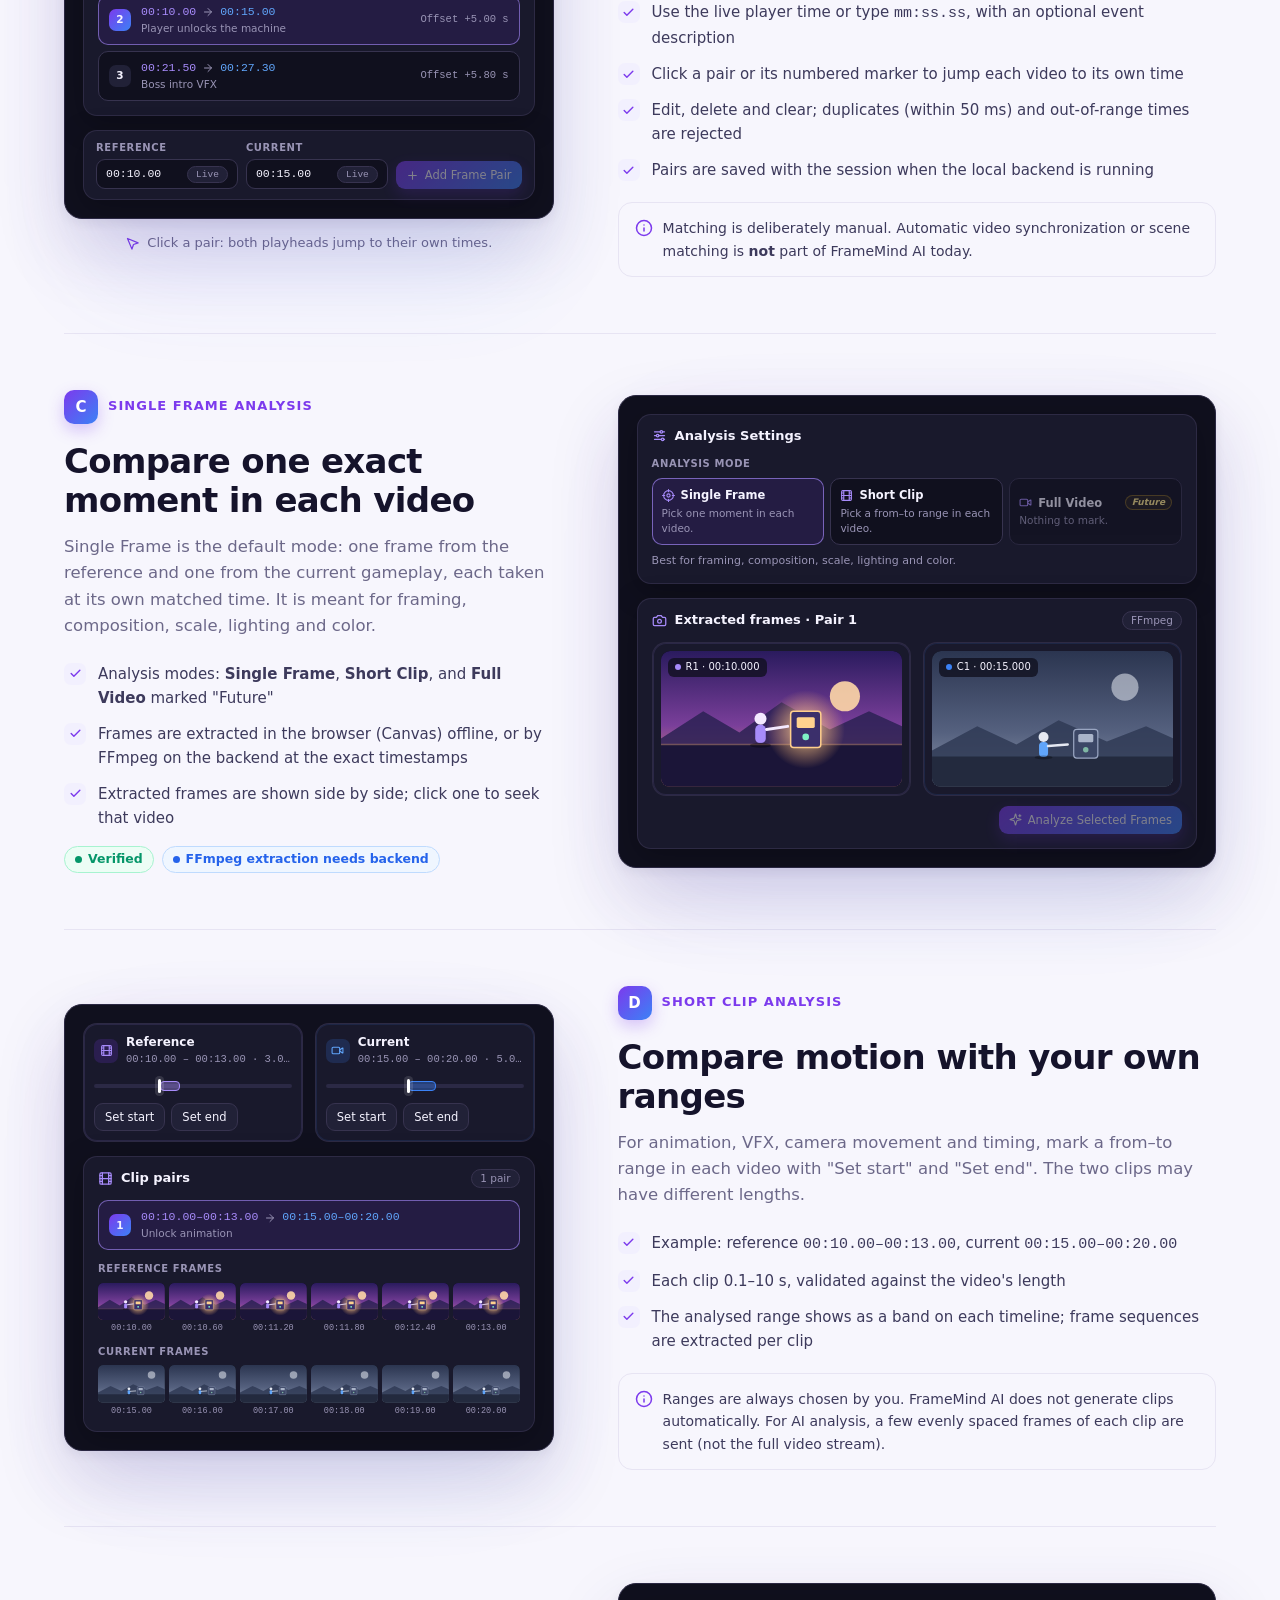
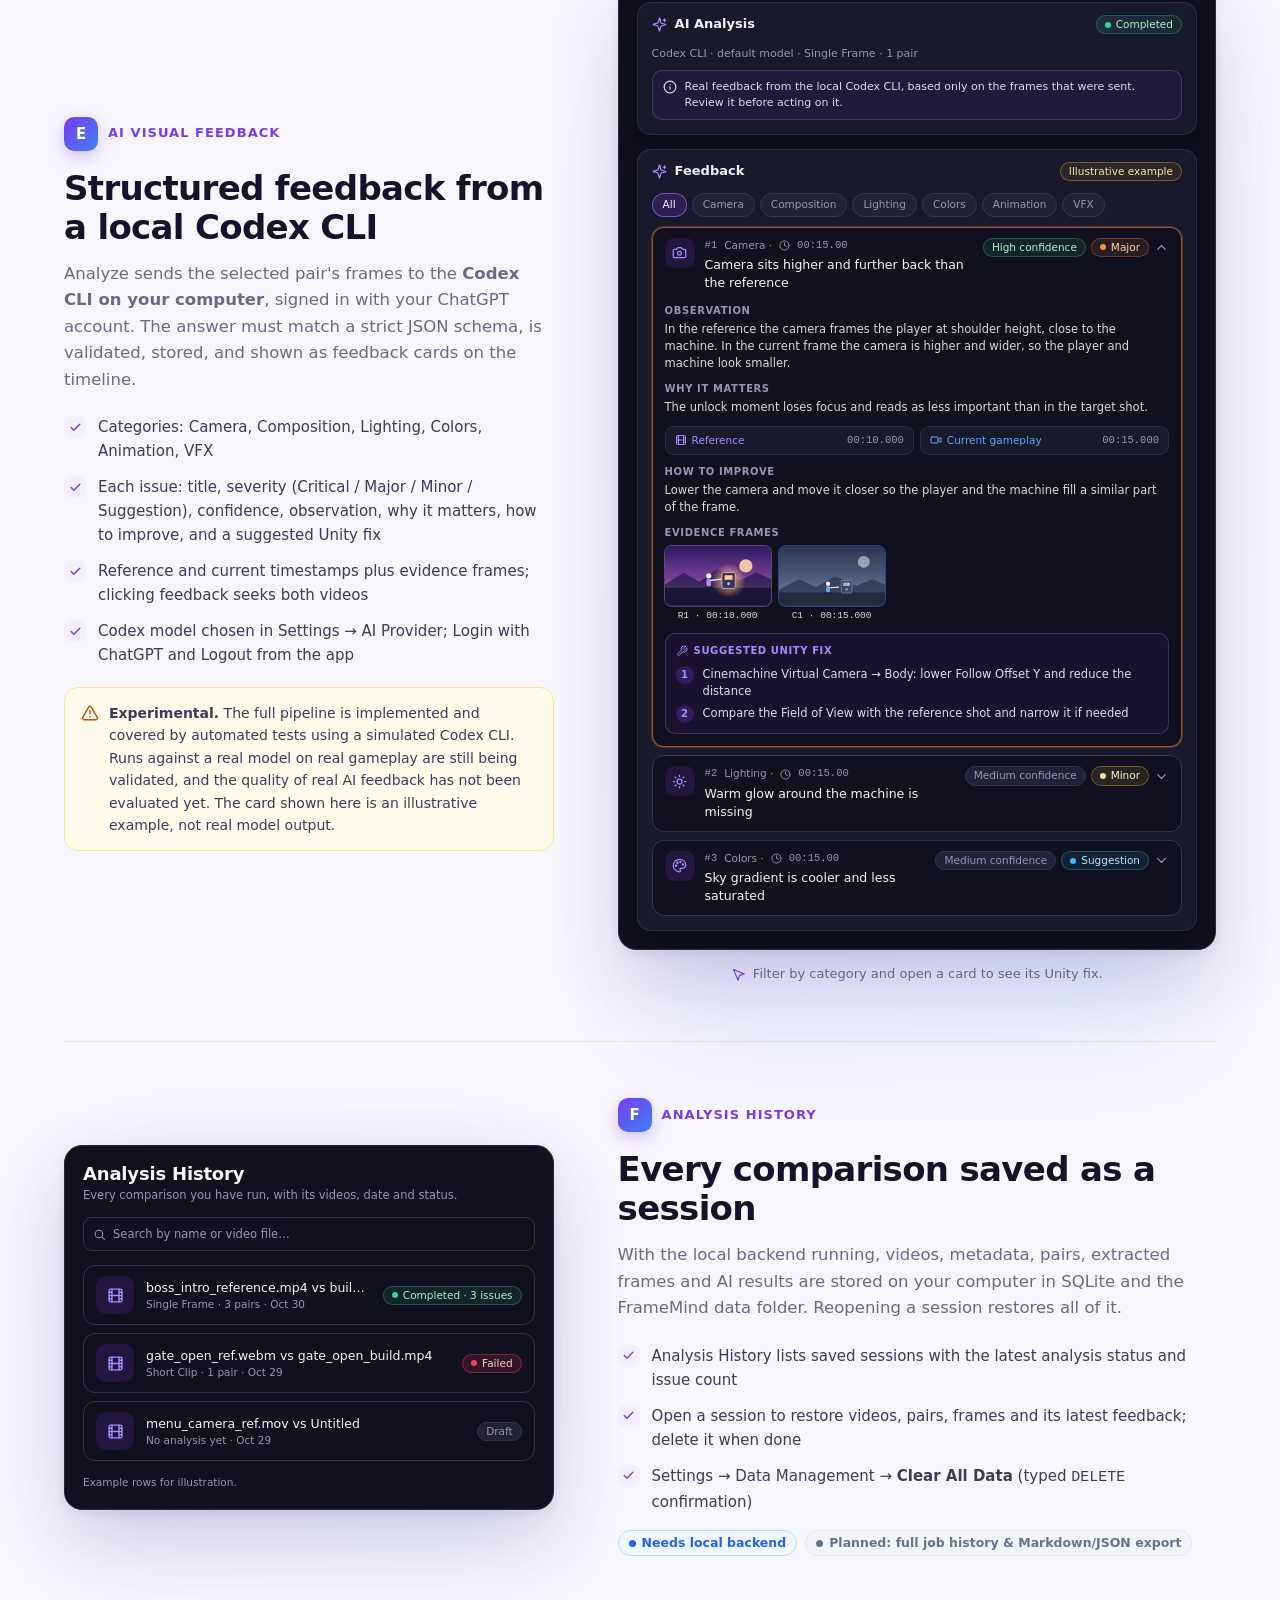
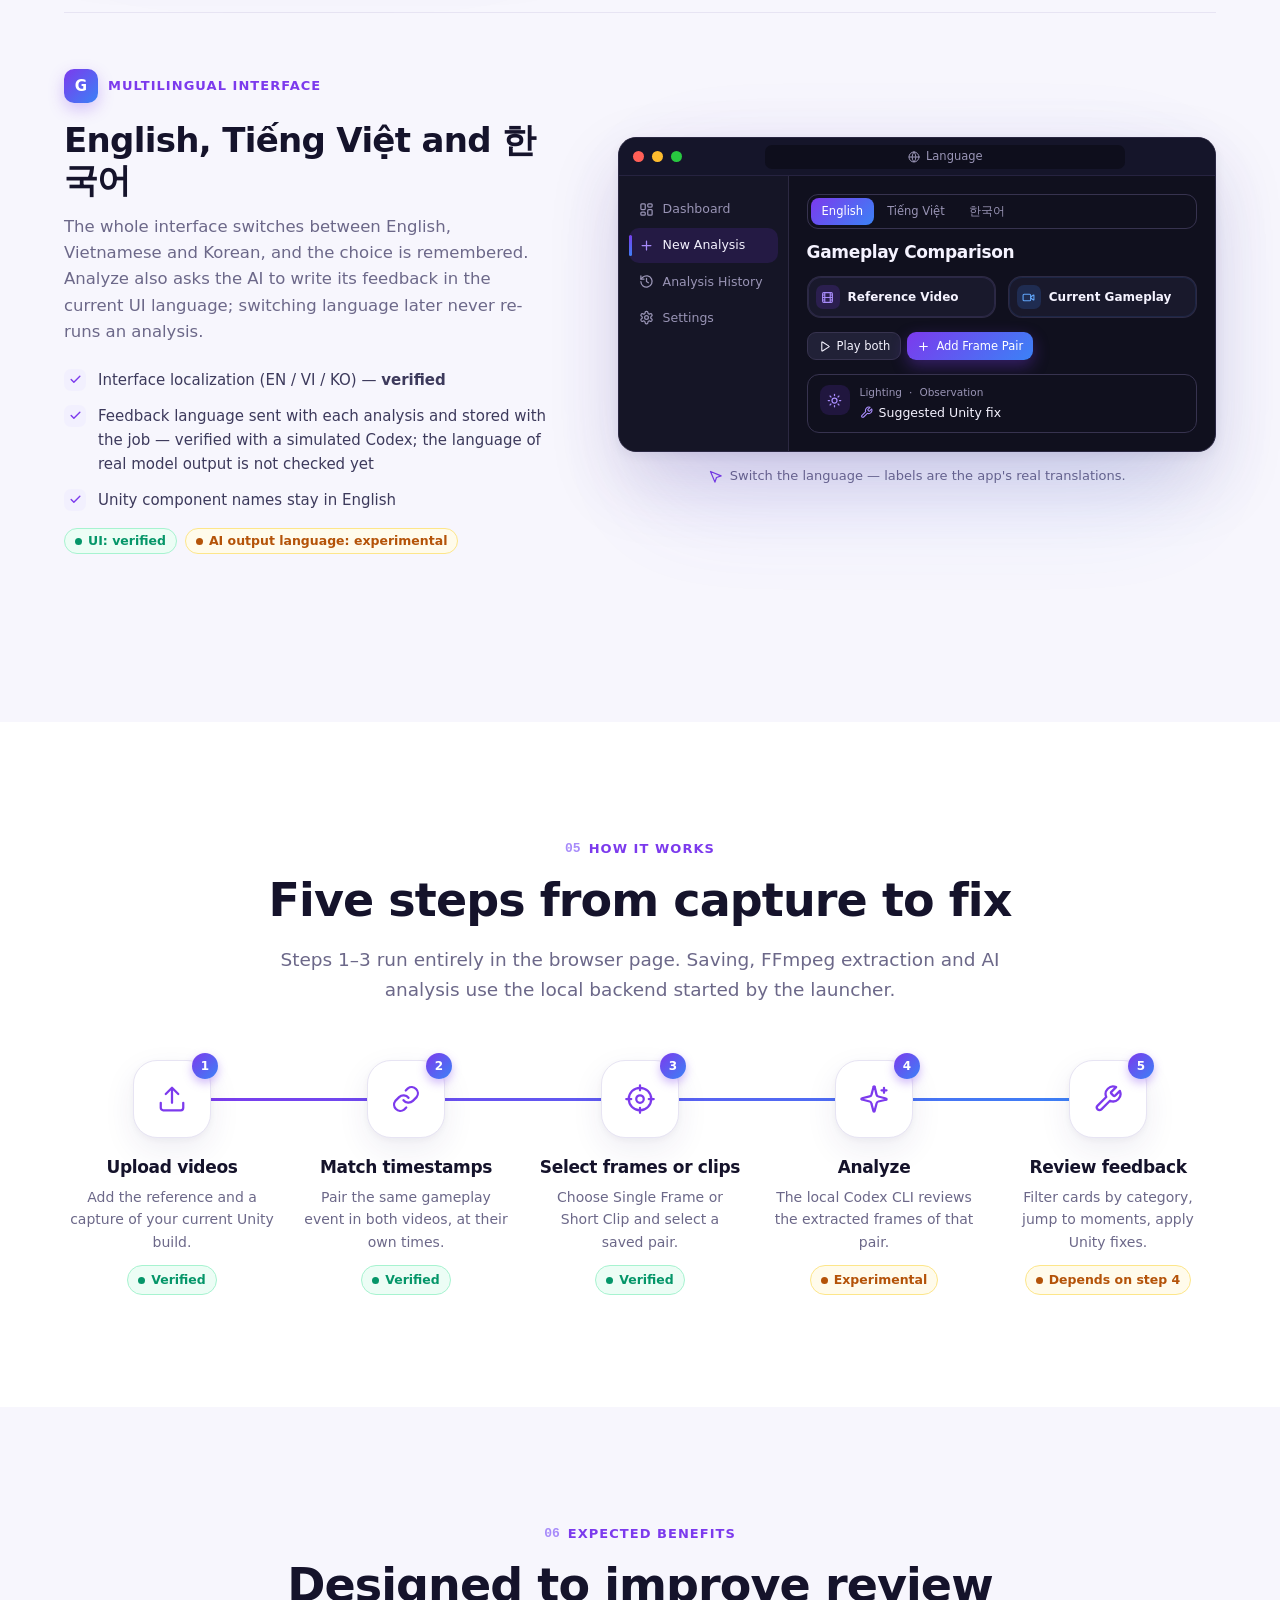
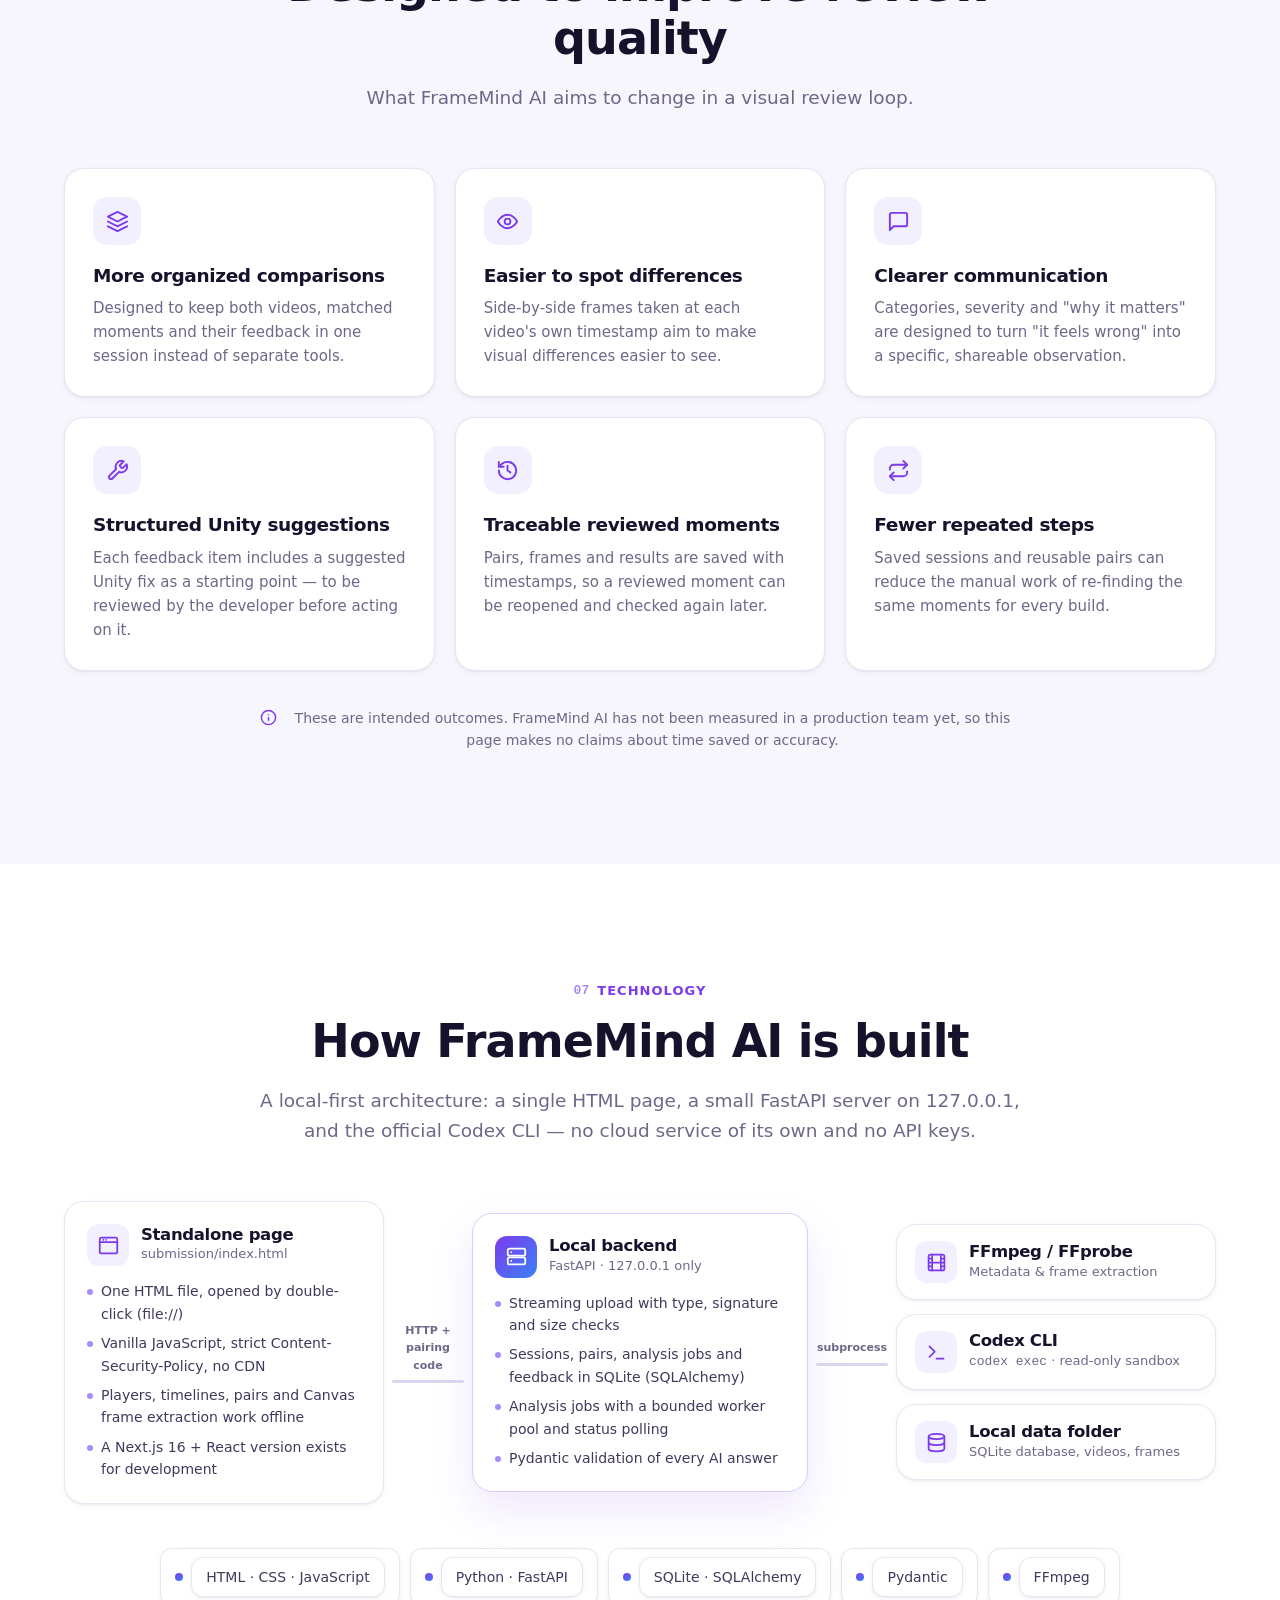
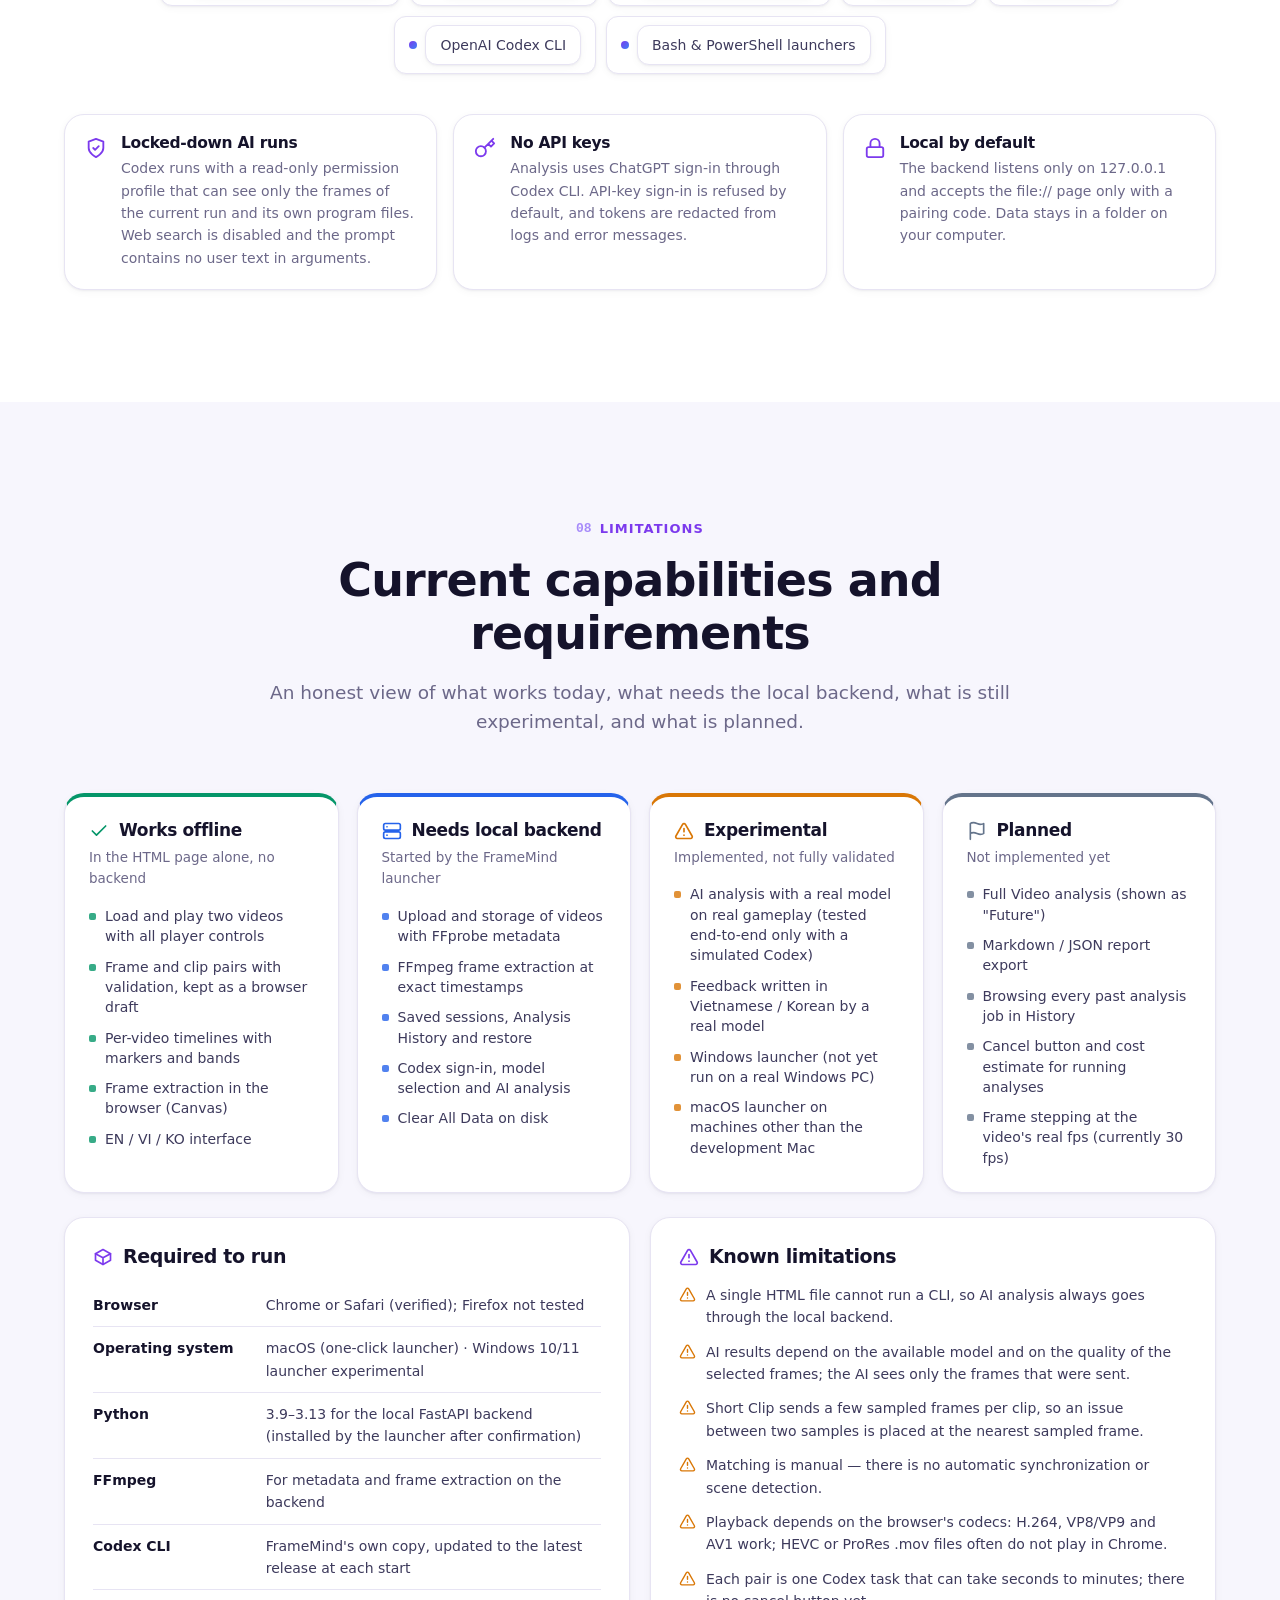
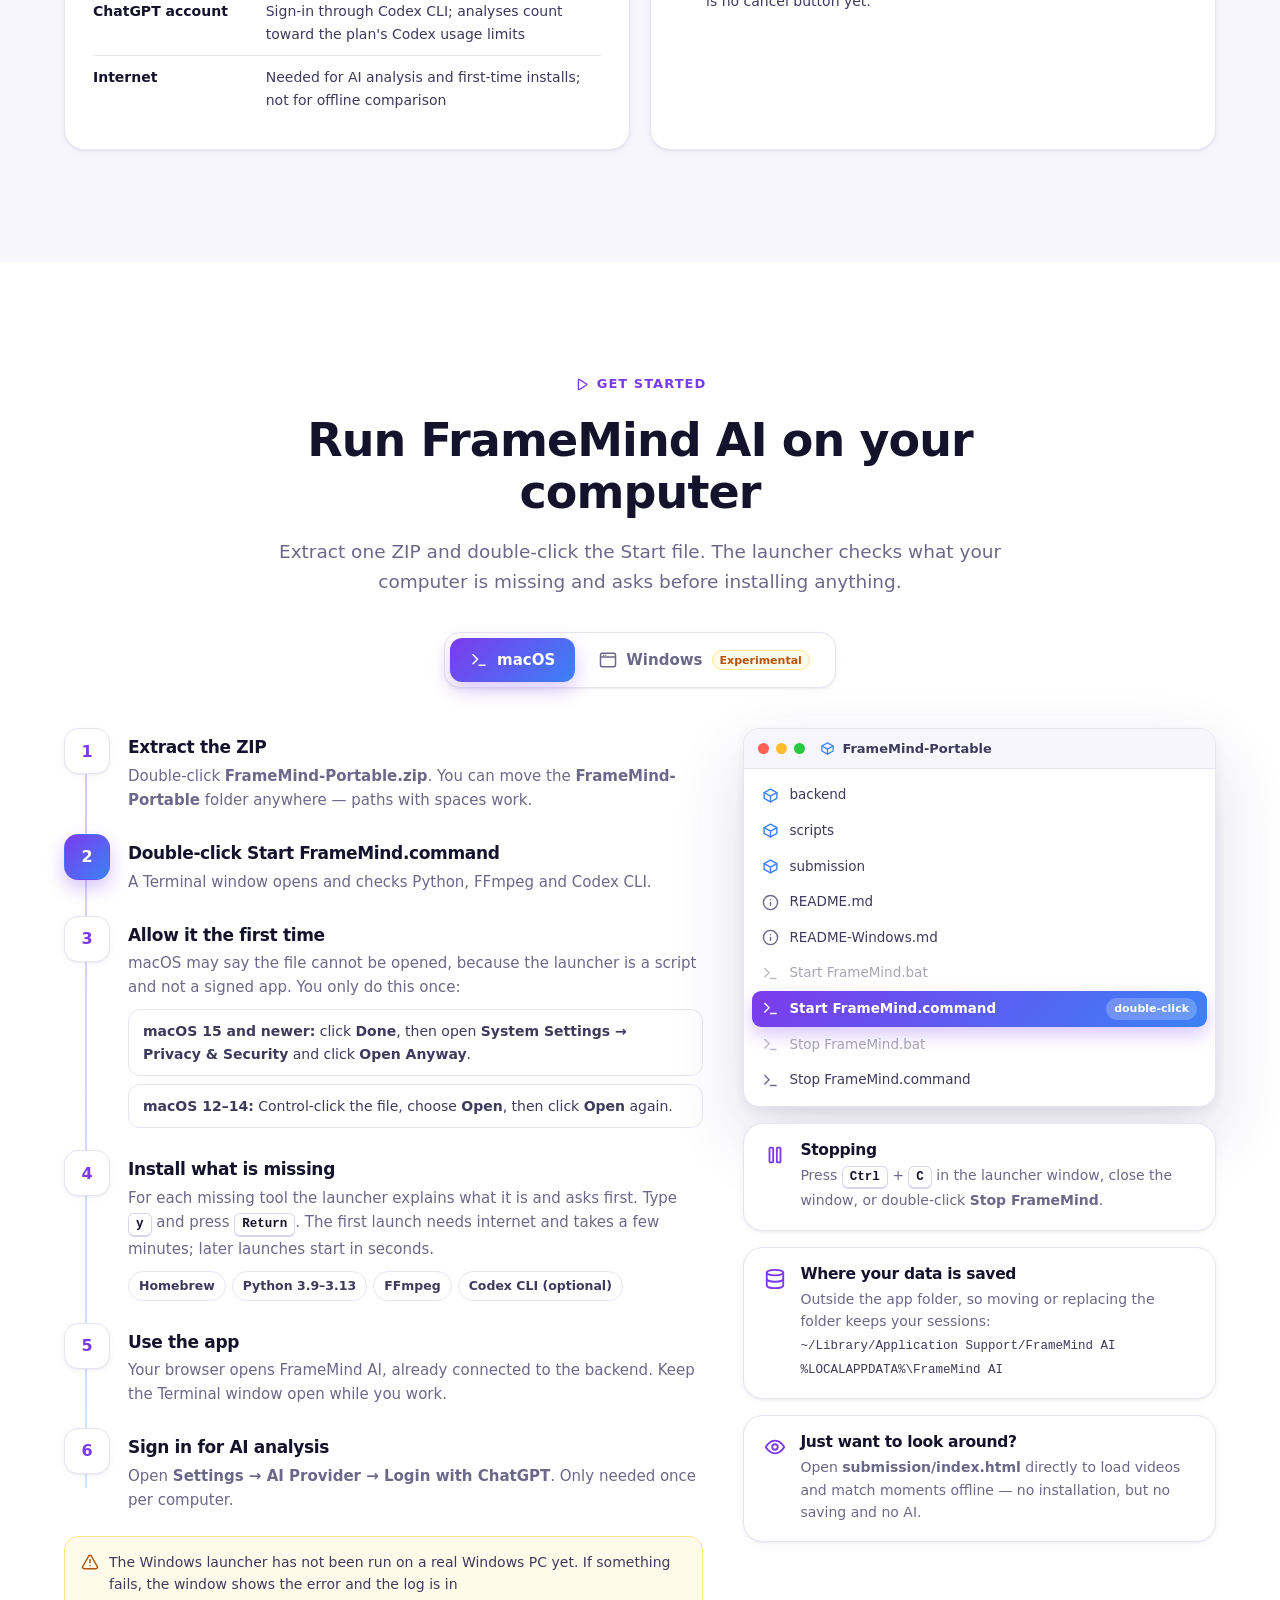
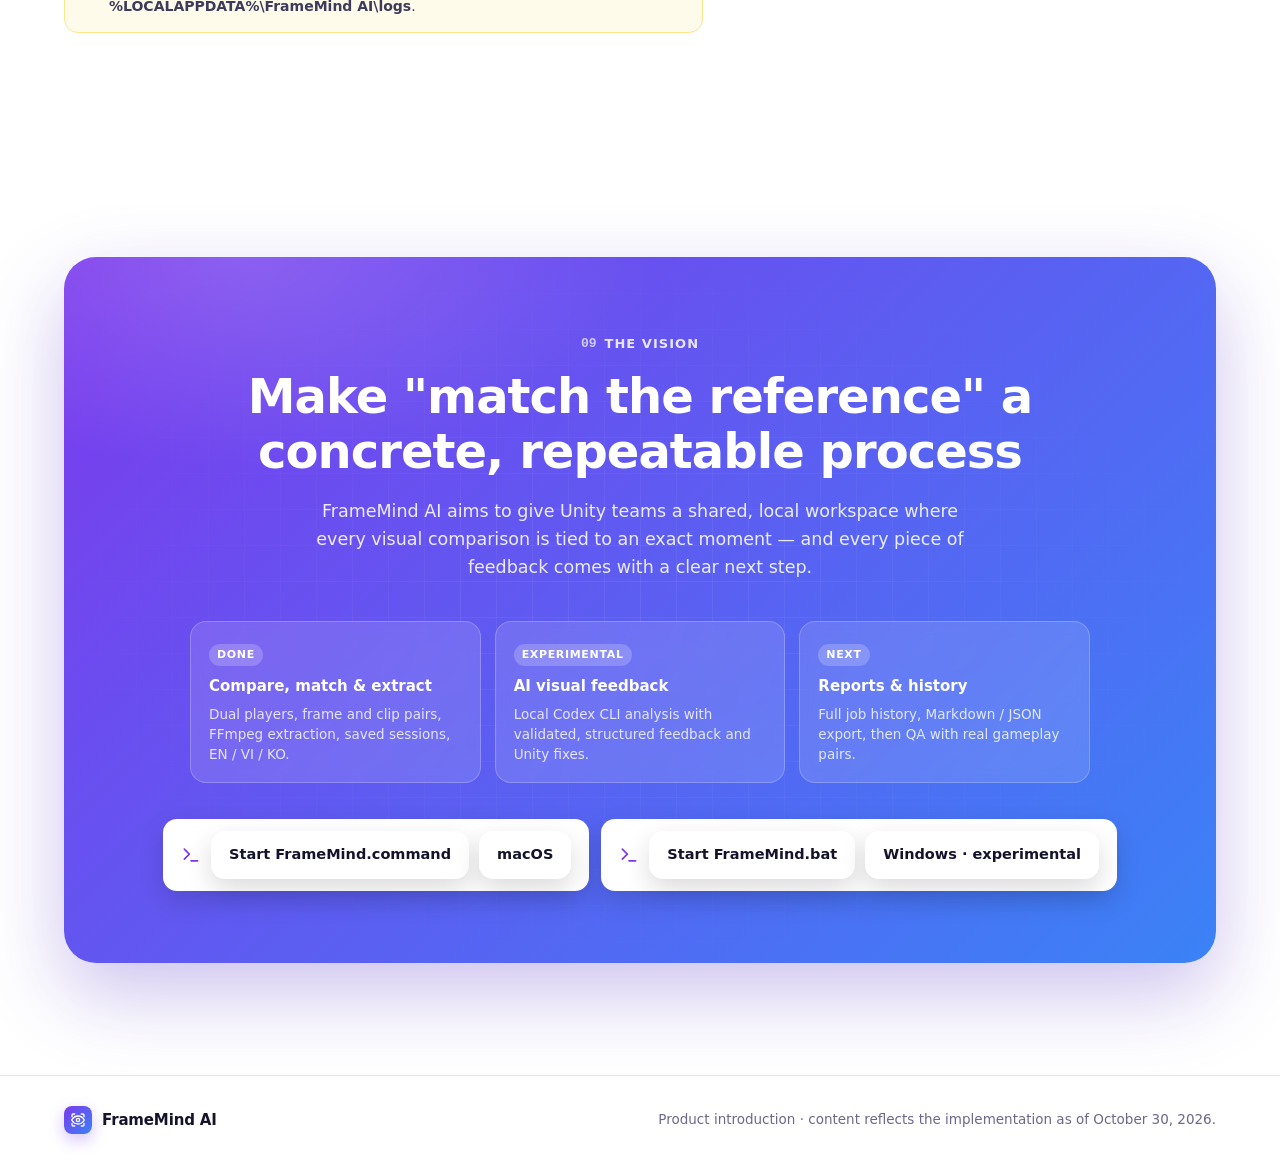
==== commit e5577c73: "Remove Reset FrameMind and Open Security Settings helpers Drops Reset FrameMind.command/.bat (script" ====
--- a/service-intro.html
+++ b/service-intro.html
@@ -1349,7 +1349,7 @@
           <li><h4>Extract the ZIP</h4><p>Double-click <b>FrameMind-Portable.zip</b>. You can move the <b>FrameMind-Portable</b> folder anywhere — paths with spaces work.</p></li>
           <li class="key"><h4>Double-click Start FrameMind.command</h4><p>A Terminal window opens and checks Python, FFmpeg and Codex CLI.</p></li>
           <li><h4>Allow it the first time</h4><p>macOS may say the file cannot be opened, because the launcher is a script and not a signed app. You only do this once:</p>
-            <div class="opts"><div class="opt"><b>macOS 15 and newer:</b> click <b>Done</b>, then double-click <b>Open Security Settings</b> in the same folder. It opens <b>System Settings → Privacy &amp; Security</b>: click <b>Open Anyway</b> and confirm.</div><div class="opt"><b>macOS 12–14:</b> Control-click the file, choose <b>Open</b>, then click <b>Open</b> again.</div></div></li>
+            <div class="opts"><div class="opt"><b>macOS 15 and newer:</b> click <b>Done</b>, then open <b>System Settings → Privacy &amp; Security</b> and click <b>Open Anyway</b>.</div><div class="opt"><b>macOS 12–14:</b> Control-click the file, choose <b>Open</b>, then click <b>Open</b> again.</div></div></li>
           <li><h4>Install what is missing</h4><p>For each missing tool the launcher explains what it is and asks first. Type <kbd>y</kbd> and press <kbd>Return</kbd>. The first launch needs internet and takes a few minutes; later launches start in seconds.</p>
             <div class="tools"><span class="chip">Homebrew</span><span class="chip">Python 3.9–3.13</span><span class="chip">FFmpeg</span><span class="chip">Codex CLI (optional)</span></div></li>
           <li><h4>Use the app</h4><p>Your browser opens FrameMind AI, already connected to the backend. Keep the Terminal window open while you work.</p></li>
@@ -1373,13 +1373,10 @@
             <li class="dir"><svg class="ic"><use href="#i-box"/></svg>backend</li>
             <li class="dir"><svg class="ic"><use href="#i-box"/></svg>scripts</li>
             <li class="dir"><svg class="ic"><use href="#i-box"/></svg>submission</li>
-            <li data-f="mac-settings"><svg class="ic"><use href="#i-shield"/></svg>Open Security Settings</li>
             <li><svg class="ic"><use href="#i-info"/></svg>README.md</li>
             <li><svg class="ic"><use href="#i-info"/></svg>README-Windows.md</li>
             <li data-f="win-start"><svg class="ic"><use href="#i-terminal"/></svg>Start FrameMind.bat<span class="tap">double-click</span></li>
             <li data-f="mac-start"><svg class="ic"><use href="#i-terminal"/></svg>Start FrameMind.command<span class="tap">double-click</span></li>
-            <li data-f="win-reset"><svg class="ic"><use href="#i-restart"/></svg>Reset FrameMind.bat</li>
-            <li data-f="mac-reset"><svg class="ic"><use href="#i-restart"/></svg>Reset FrameMind.command</li>
             <li data-f="win-stop"><svg class="ic"><use href="#i-terminal"/></svg>Stop FrameMind.bat</li>
             <li data-f="mac-stop"><svg class="ic"><use href="#i-terminal"/></svg>Stop FrameMind.command</li>
           </ul>
@@ -1659,7 +1656,7 @@
 "A Terminal window opens and checks Python, FFmpeg and Codex CLI.": "Một cửa sổ Terminal mở ra và kiểm tra Python, FFmpeg và Codex CLI.",
 "Allow it the first time": "Cho phép chạy ở lần đầu",
 "macOS may say the file cannot be opened, because the launcher is a script and not a signed app. You only do this once:": "macOS có thể báo không mở được file, vì launcher là một script chứ không phải ứng dụng có chữ ký. Bạn chỉ cần làm việc này một lần:",
-"<b>macOS 15 and newer:<\/b> click <b>Done<\/b>, then double-click <b>Open Security Settings<\/b> in the same folder. It opens <b>System Settings → Privacy &amp; Security<\/b>: click <b>Open Anyway<\/b> and confirm.": "<b>macOS 15 trở lên:<\/b> bấm <b>Done<\/b>, rồi bấm đúp vào <b>Open Security Settings<\/b> trong cùng thư mục. Nó mở sẵn <b>System Settings → Privacy &amp; Security<\/b>: bạn chỉ cần bấm <b>Open Anyway<\/b> và xác nhận.",
+"<b>macOS 15 and newer:<\/b> click <b>Done<\/b>, then open <b>System Settings → Privacy &amp; Security<\/b> and click <b>Open Anyway<\/b>.": "<b>macOS 15 trở lên:<\/b> bấm <b>Done<\/b>, rồi mở <b>System Settings → Privacy &amp; Security<\/b> và bấm <b>Open Anyway<\/b>.",
 "<b>macOS 12–14:<\/b> Control-click the file, choose <b>Open<\/b>, then click <b>Open<\/b> again.": "<b>macOS 12–14:<\/b> giữ Control và bấm vào file, chọn <b>Open<\/b>, rồi bấm <b>Open<\/b> thêm lần nữa.",
 "Install what is missing": "Cài những gì còn thiếu",
 "For each missing tool the launcher explains what it is and asks first. Type <kbd>y<\/kbd> and press <kbd>Return<\/kbd>. The first launch needs internet and takes a few minutes; later launches start in seconds.": "Với mỗi công cụ còn thiếu, launcher giải thích nó là gì và hỏi trước. Gõ <kbd>y<\/kbd> rồi nhấn <kbd>Return<\/kbd>. Lần chạy đầu cần internet và mất vài phút; những lần sau khởi động trong vài giây.",
@@ -1918,7 +1915,7 @@
 "A Terminal window opens and checks Python, FFmpeg and Codex CLI.": "터미널 창이 열리고 Python, FFmpeg, Codex CLI를 확인합니다.",
 "Allow it the first time": "처음 한 번 실행 허용",
 "macOS may say the file cannot be opened, because the launcher is a script and not a signed app. You only do this once:": "런처는 서명된 앱이 아닌 스크립트라서 macOS가 파일을 열 수 없다고 표시할 수 있습니다. 한 번만 하면 됩니다:",
-"<b>macOS 15 and newer:<\/b> click <b>Done<\/b>, then double-click <b>Open Security Settings<\/b> in the same folder. It opens <b>System Settings → Privacy &amp; Security<\/b>: click <b>Open Anyway<\/b> and confirm.": "<b>macOS 15 이상:<\/b> <b>완료<\/b>를 누른 뒤 같은 폴더의 <b>Open Security Settings<\/b>를 더블 클릭하세요. <b>시스템 설정 → 개인정보 보호 및 보안<\/b>이 열리면 <b>그래도 열기<\/b>를 누르고 확인하세요.",
+"<b>macOS 15 and newer:<\/b> click <b>Done<\/b>, then open <b>System Settings → Privacy &amp; Security<\/b> and click <b>Open Anyway<\/b>.": "<b>macOS 15 이상:<\/b> <b>완료<\/b>를 누른 뒤 <b>시스템 설정 → 개인정보 보호 및 보안<\/b>에서 <b>그래도 열기<\/b>를 누르세요.",
 "<b>macOS 12–14:<\/b> Control-click the file, choose <b>Open<\/b>, then click <b>Open<\/b> again.": "<b>macOS 12–14:<\/b> 파일을 Control-클릭해 <b>열기<\/b>를 선택한 뒤 다시 <b>열기<\/b>를 누르세요.",
 "Install what is missing": "없는 도구 설치",
 "For each missing tool the launcher explains what it is and asks first. Type <kbd>y<\/kbd> and press <kbd>Return<\/kbd>. The first launch needs internet and takes a few minutes; later launches start in seconds.": "없는 도구마다 런처가 무엇인지 설명하고 먼저 묻습니다. <kbd>y<\/kbd>를 입력하고 <kbd>Return<\/kbd>을 누르세요. 첫 실행은 인터넷이 필요하고 몇 분 걸리며, 이후에는 몇 초 만에 시작됩니다.",
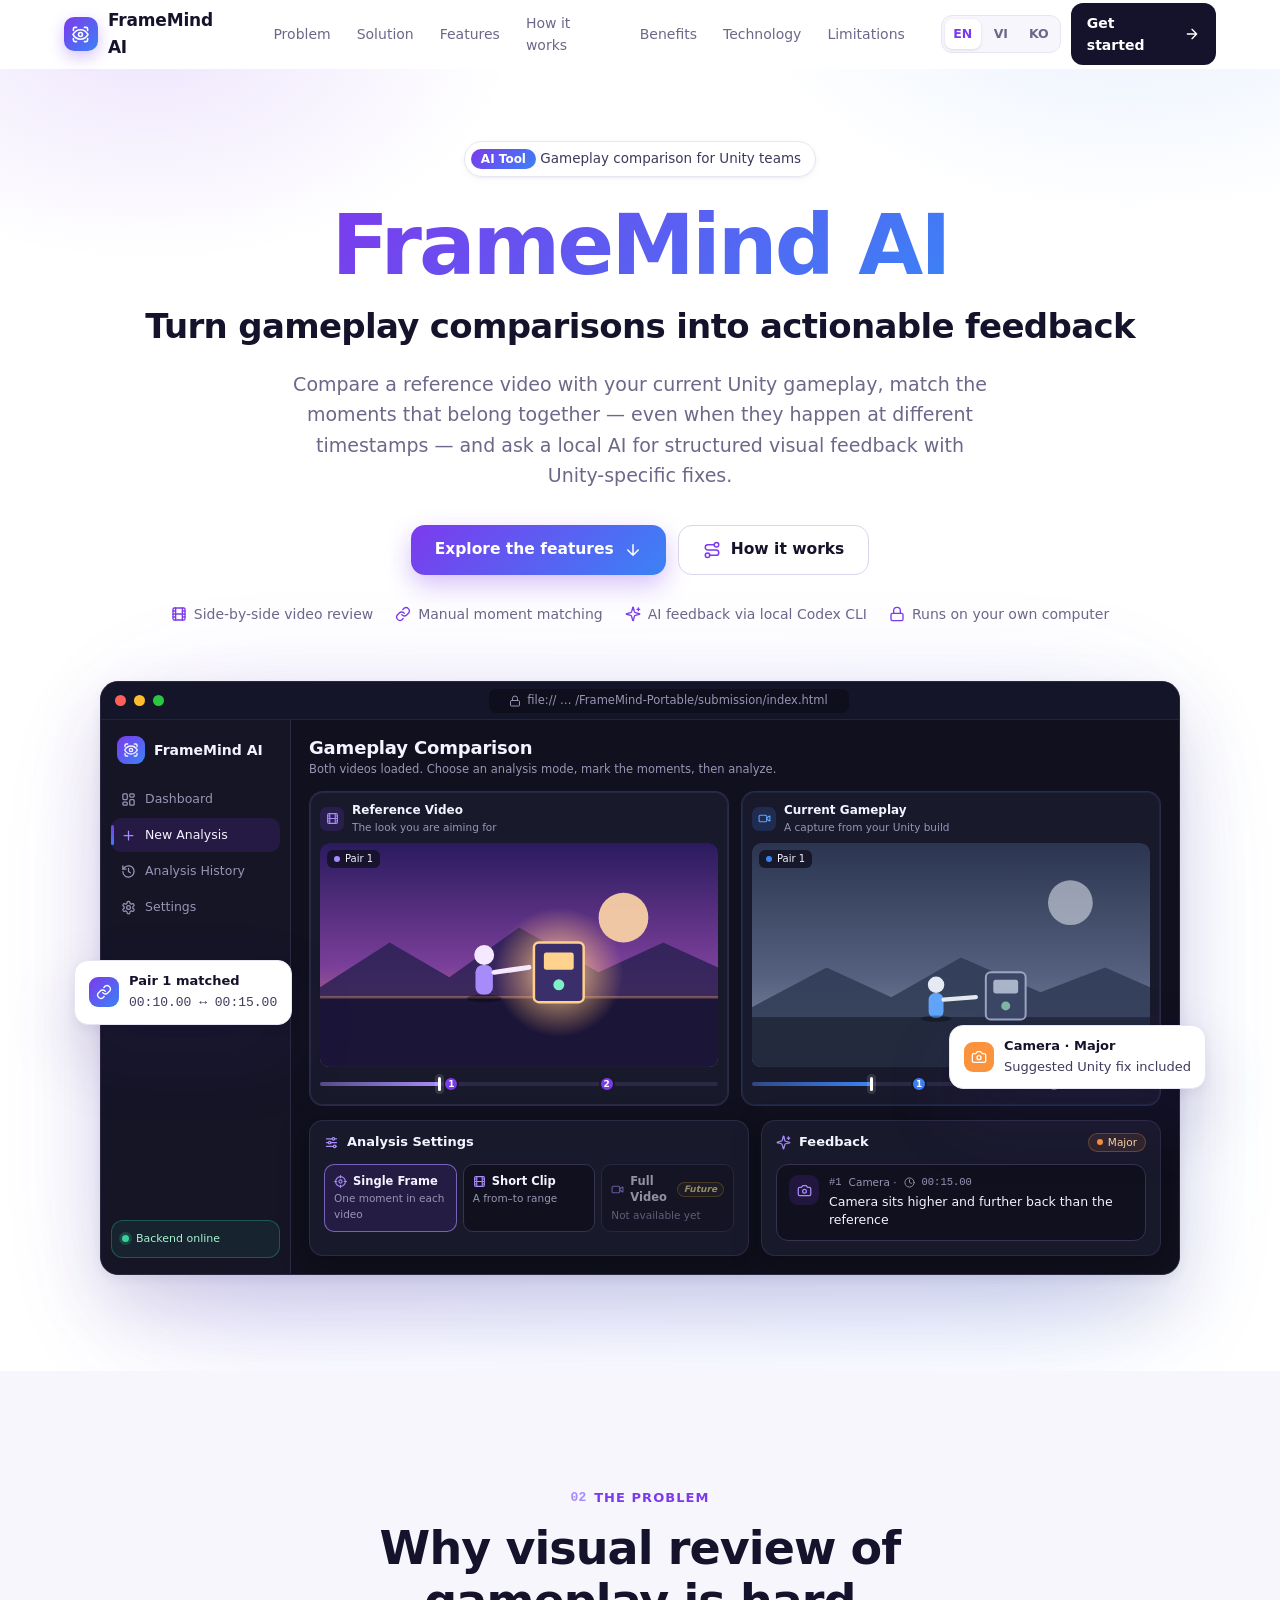
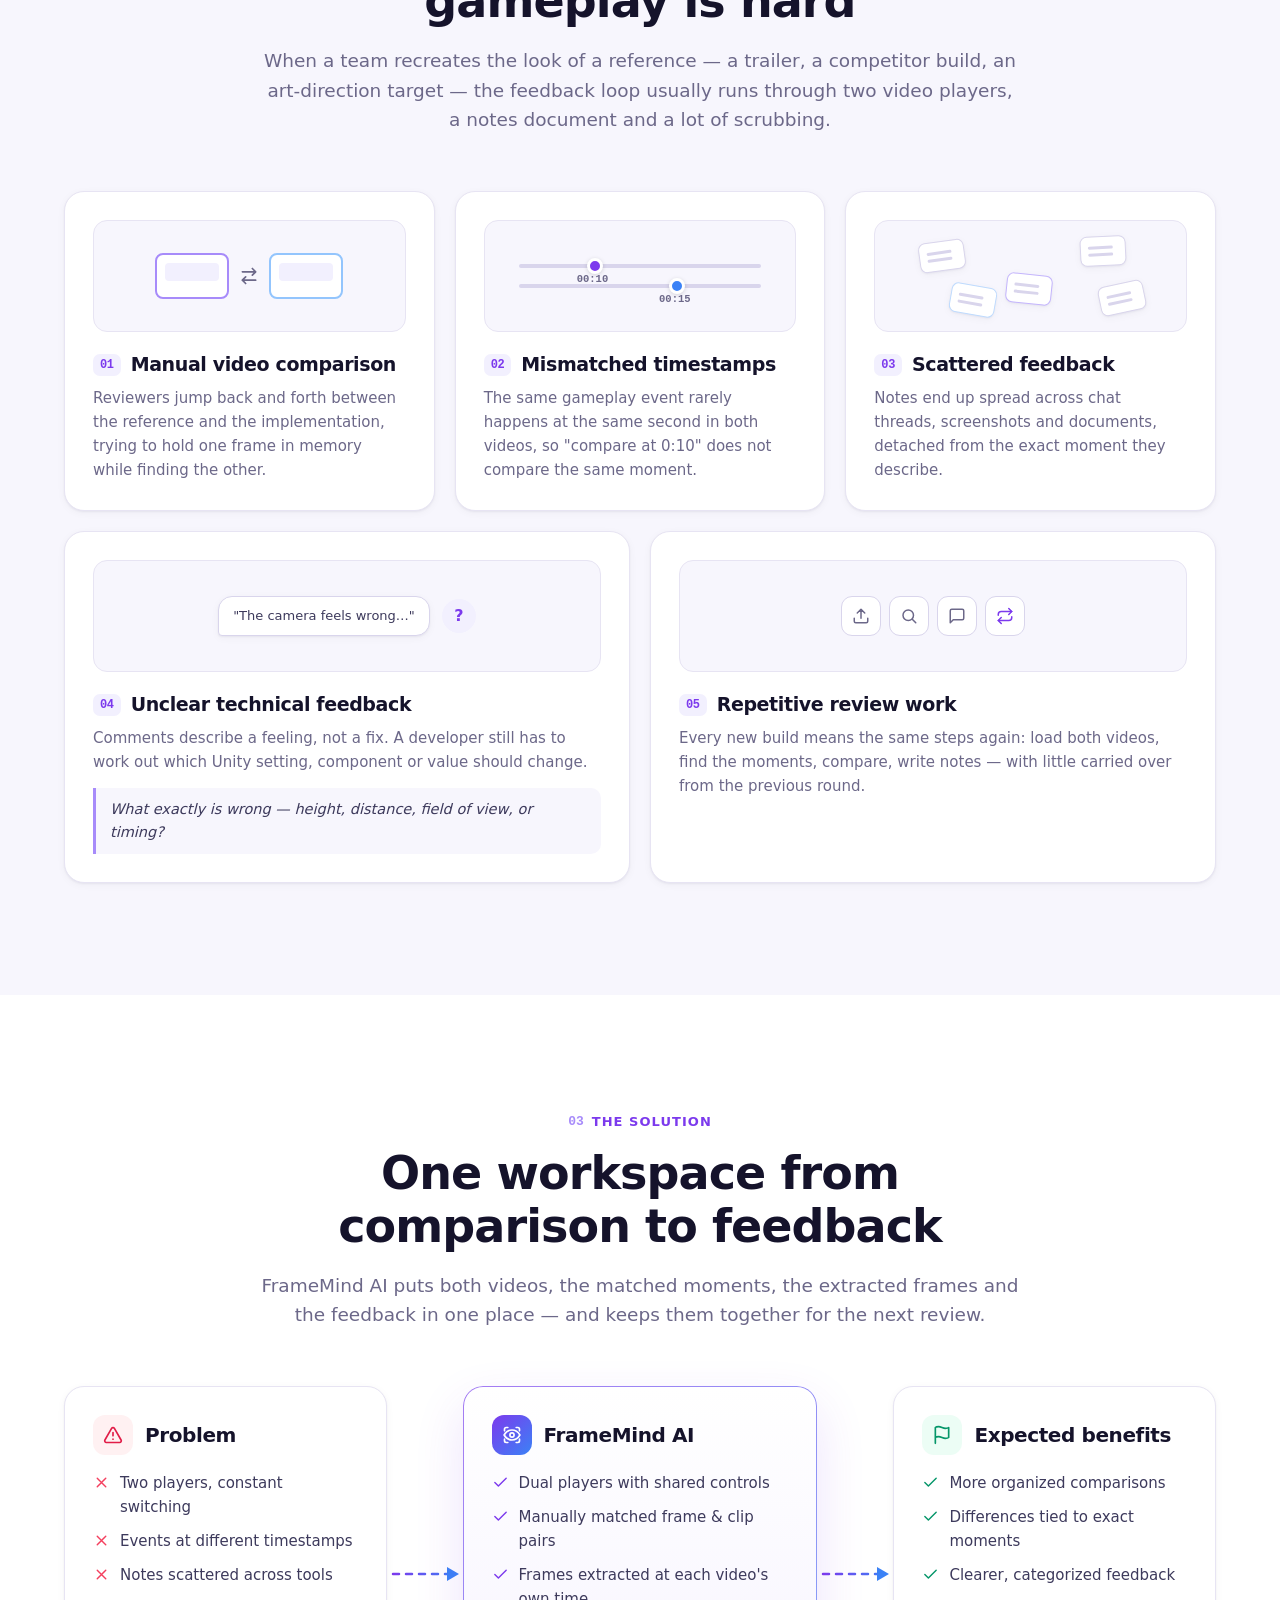
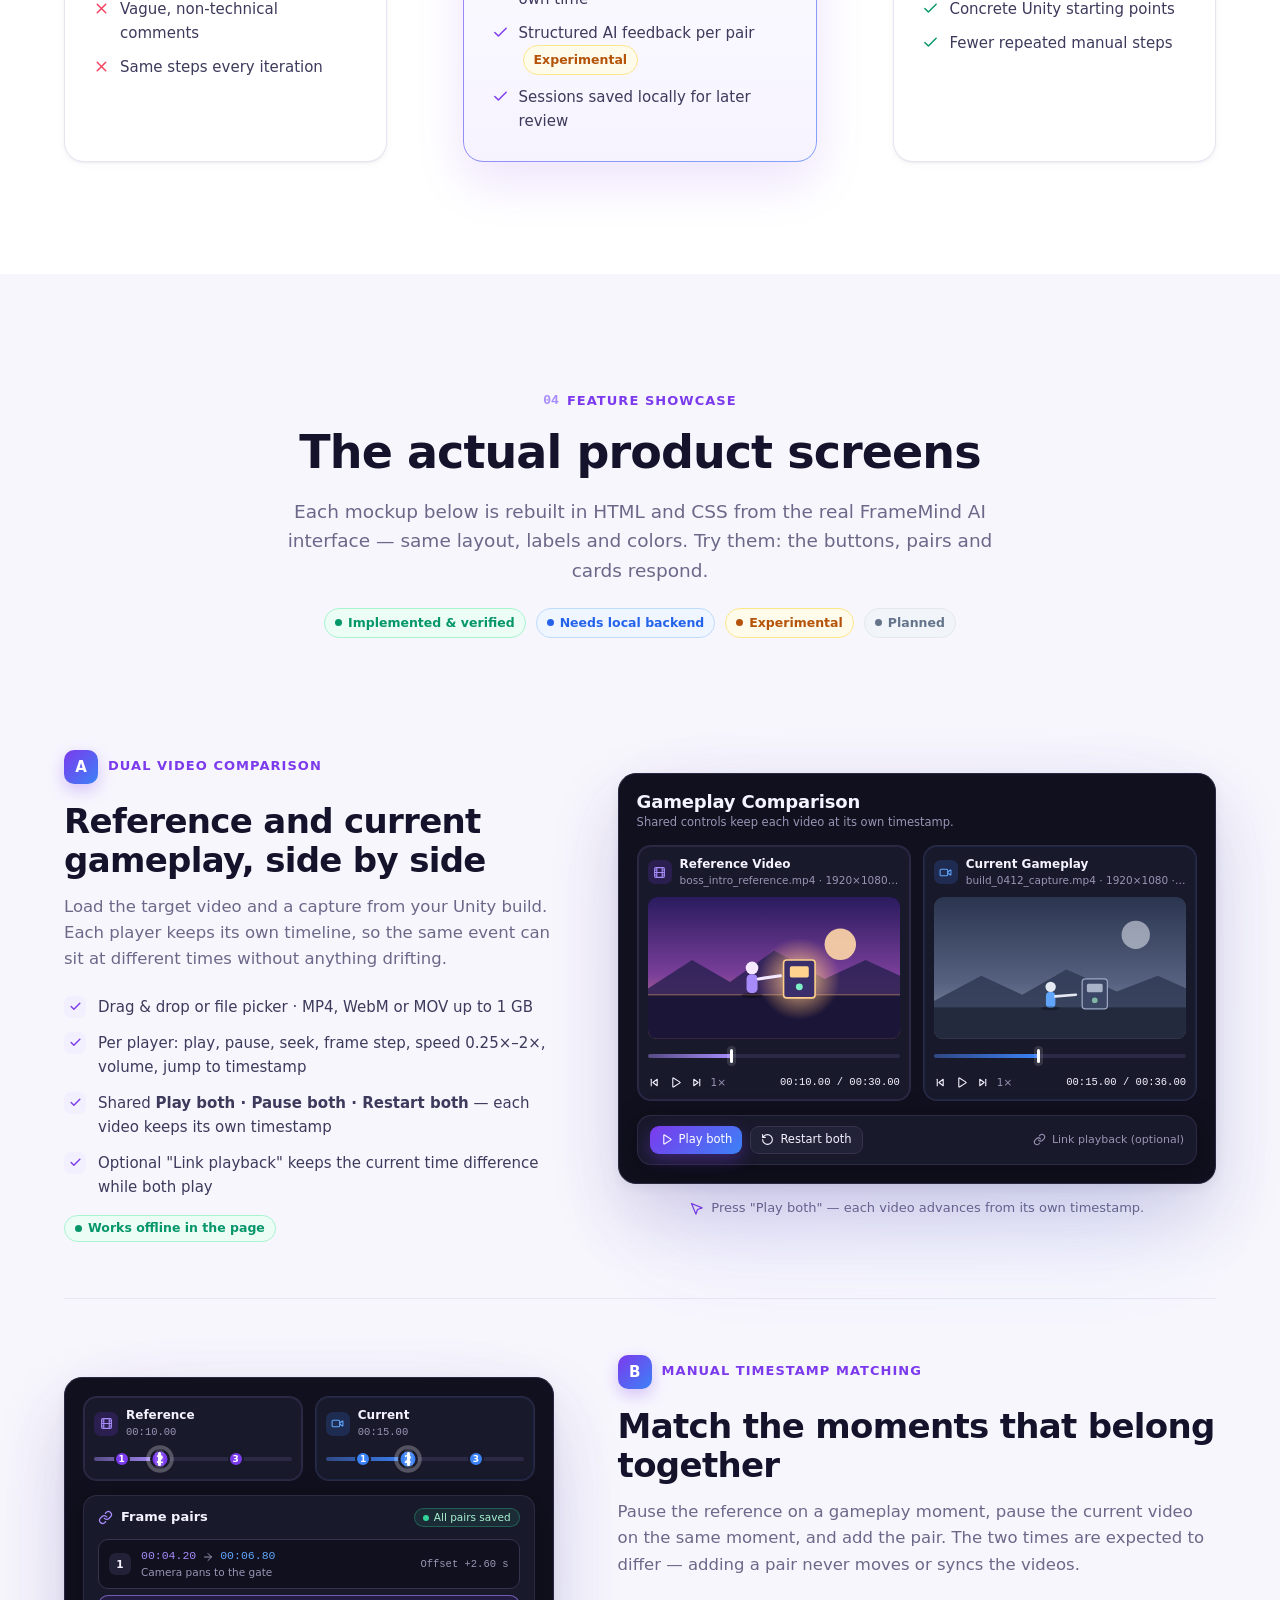
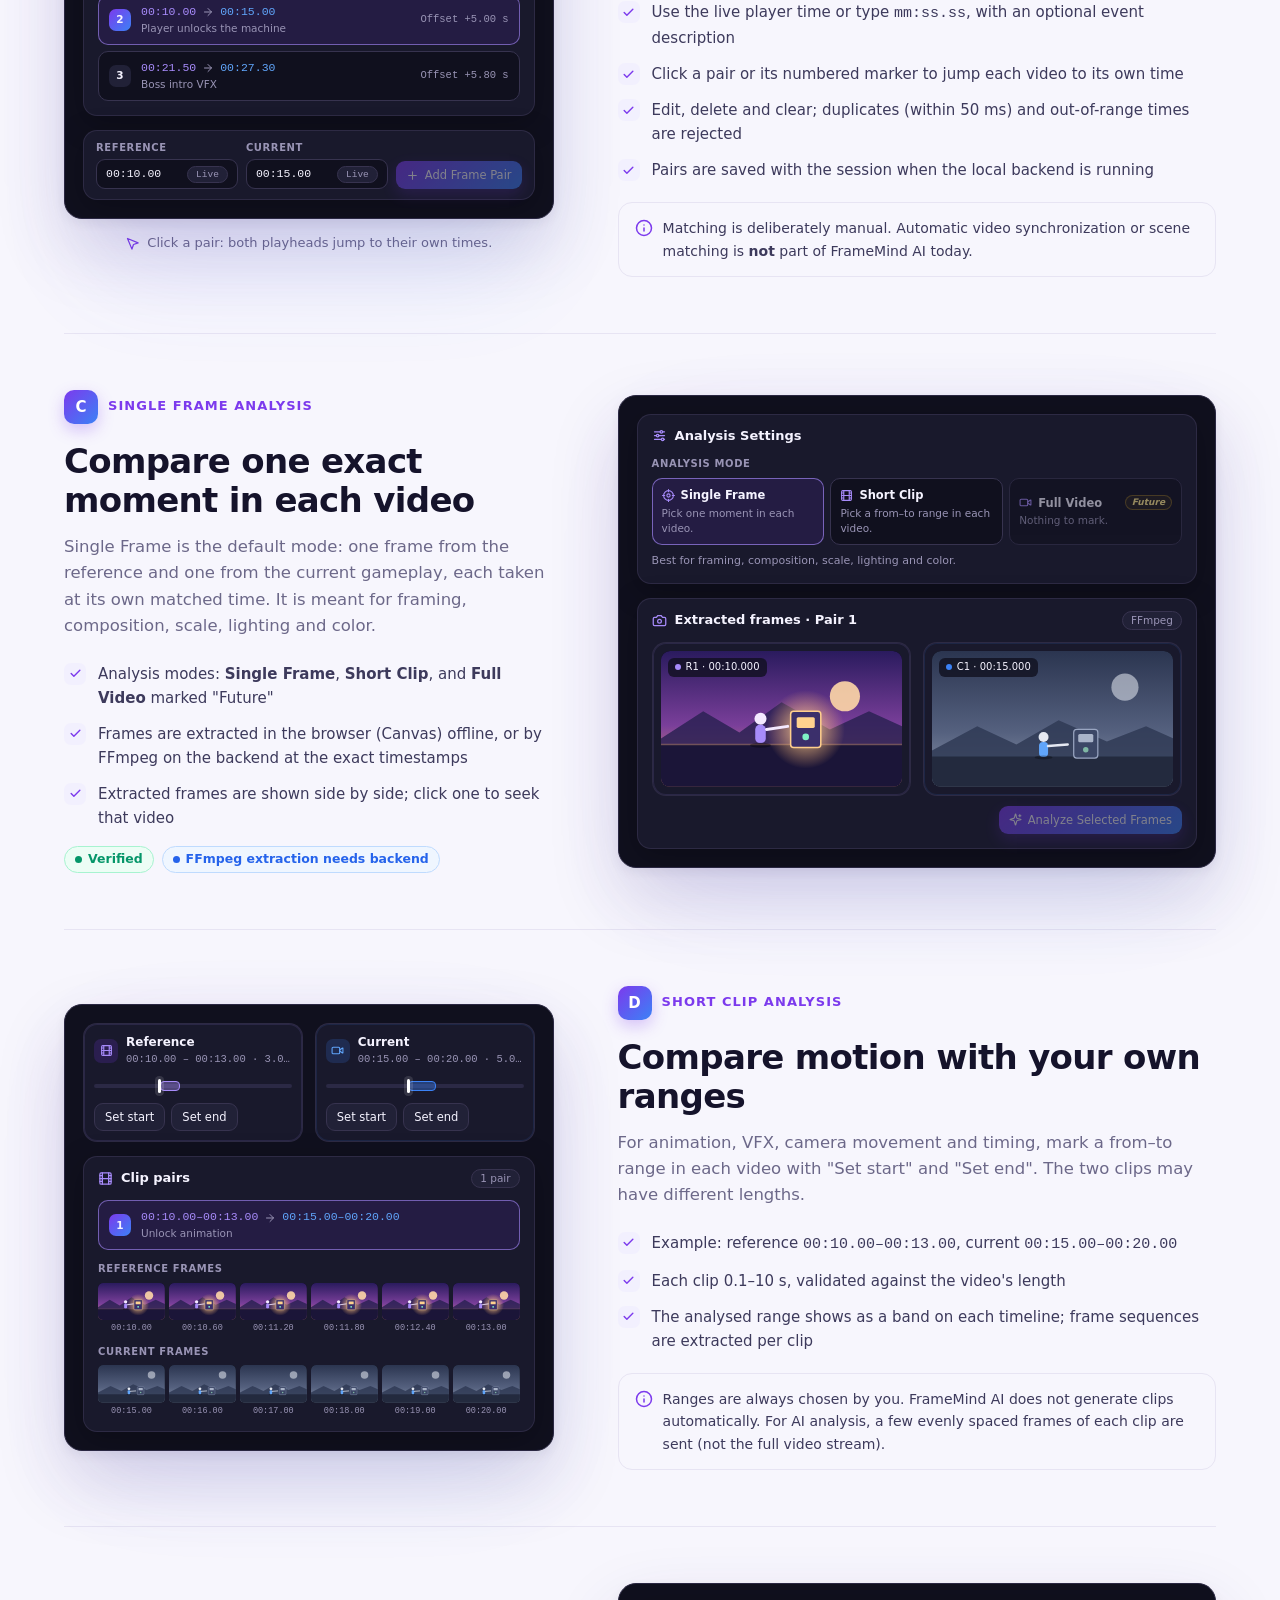
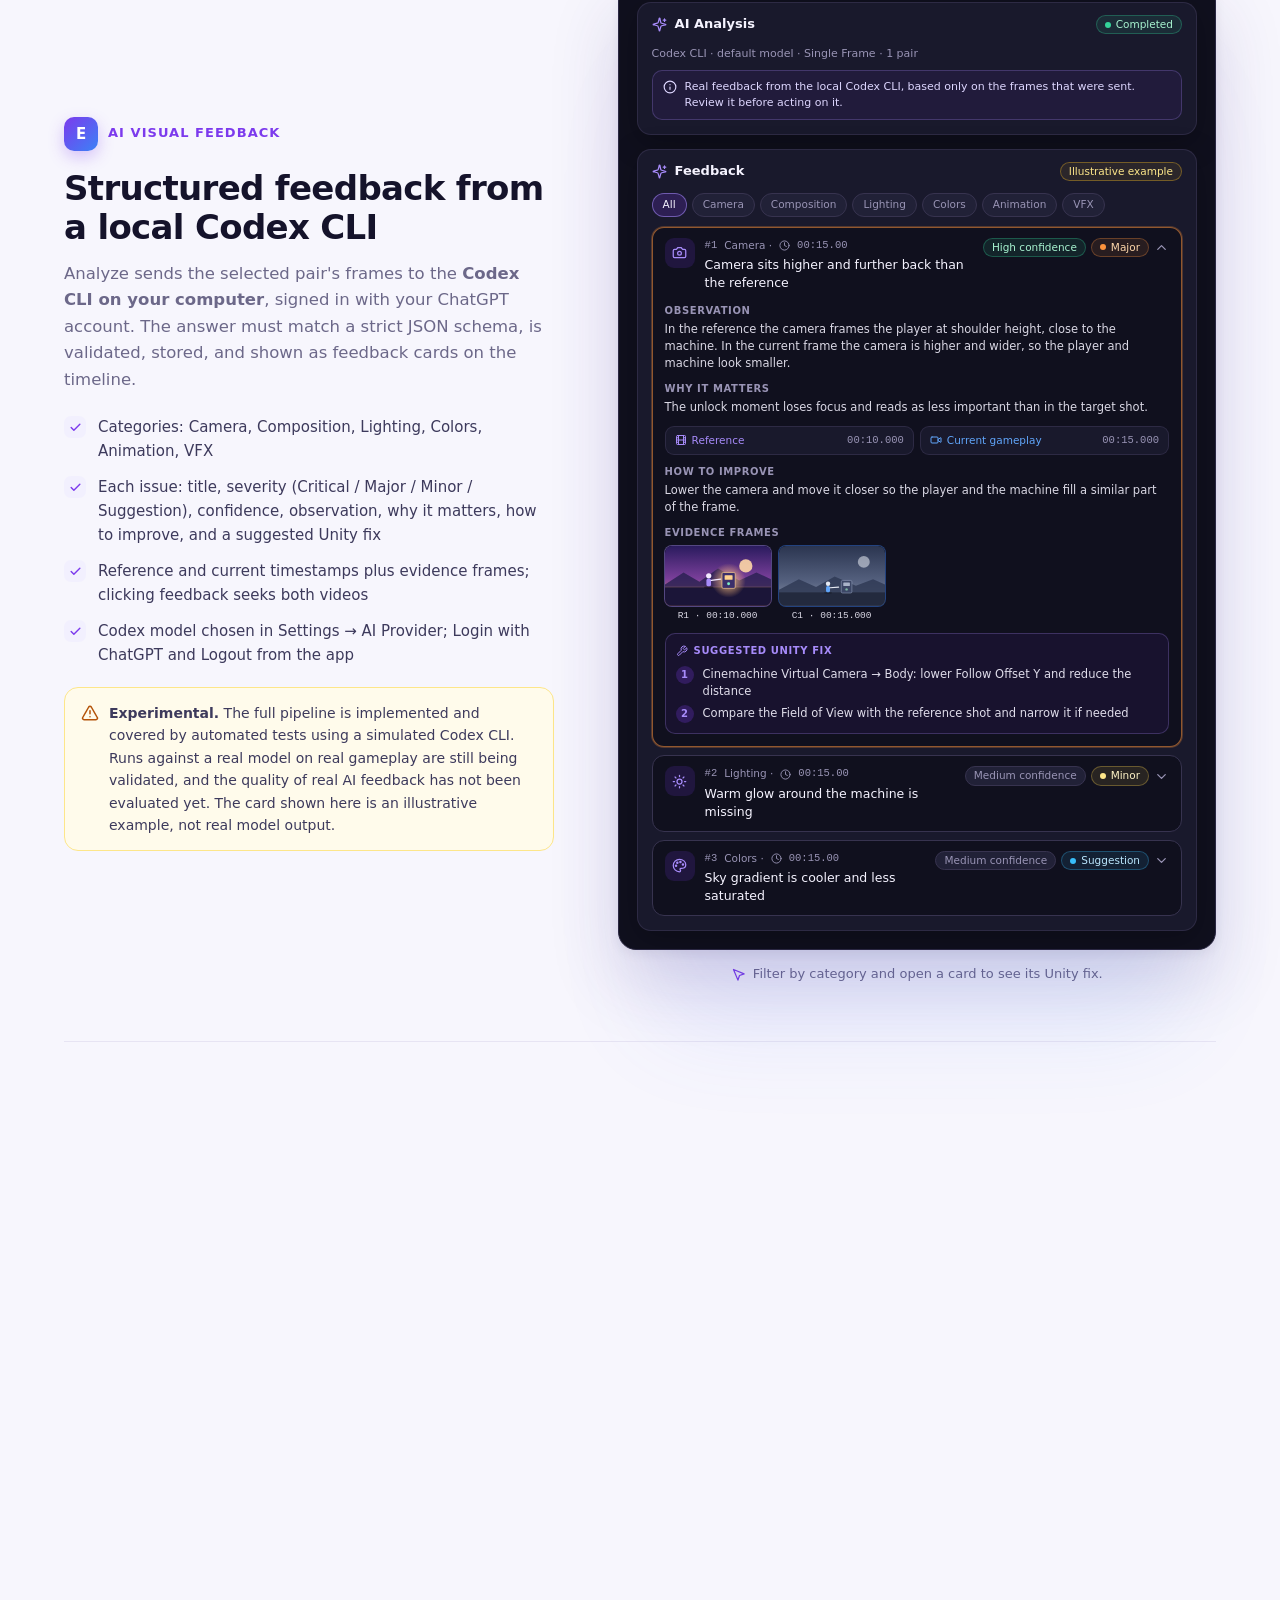
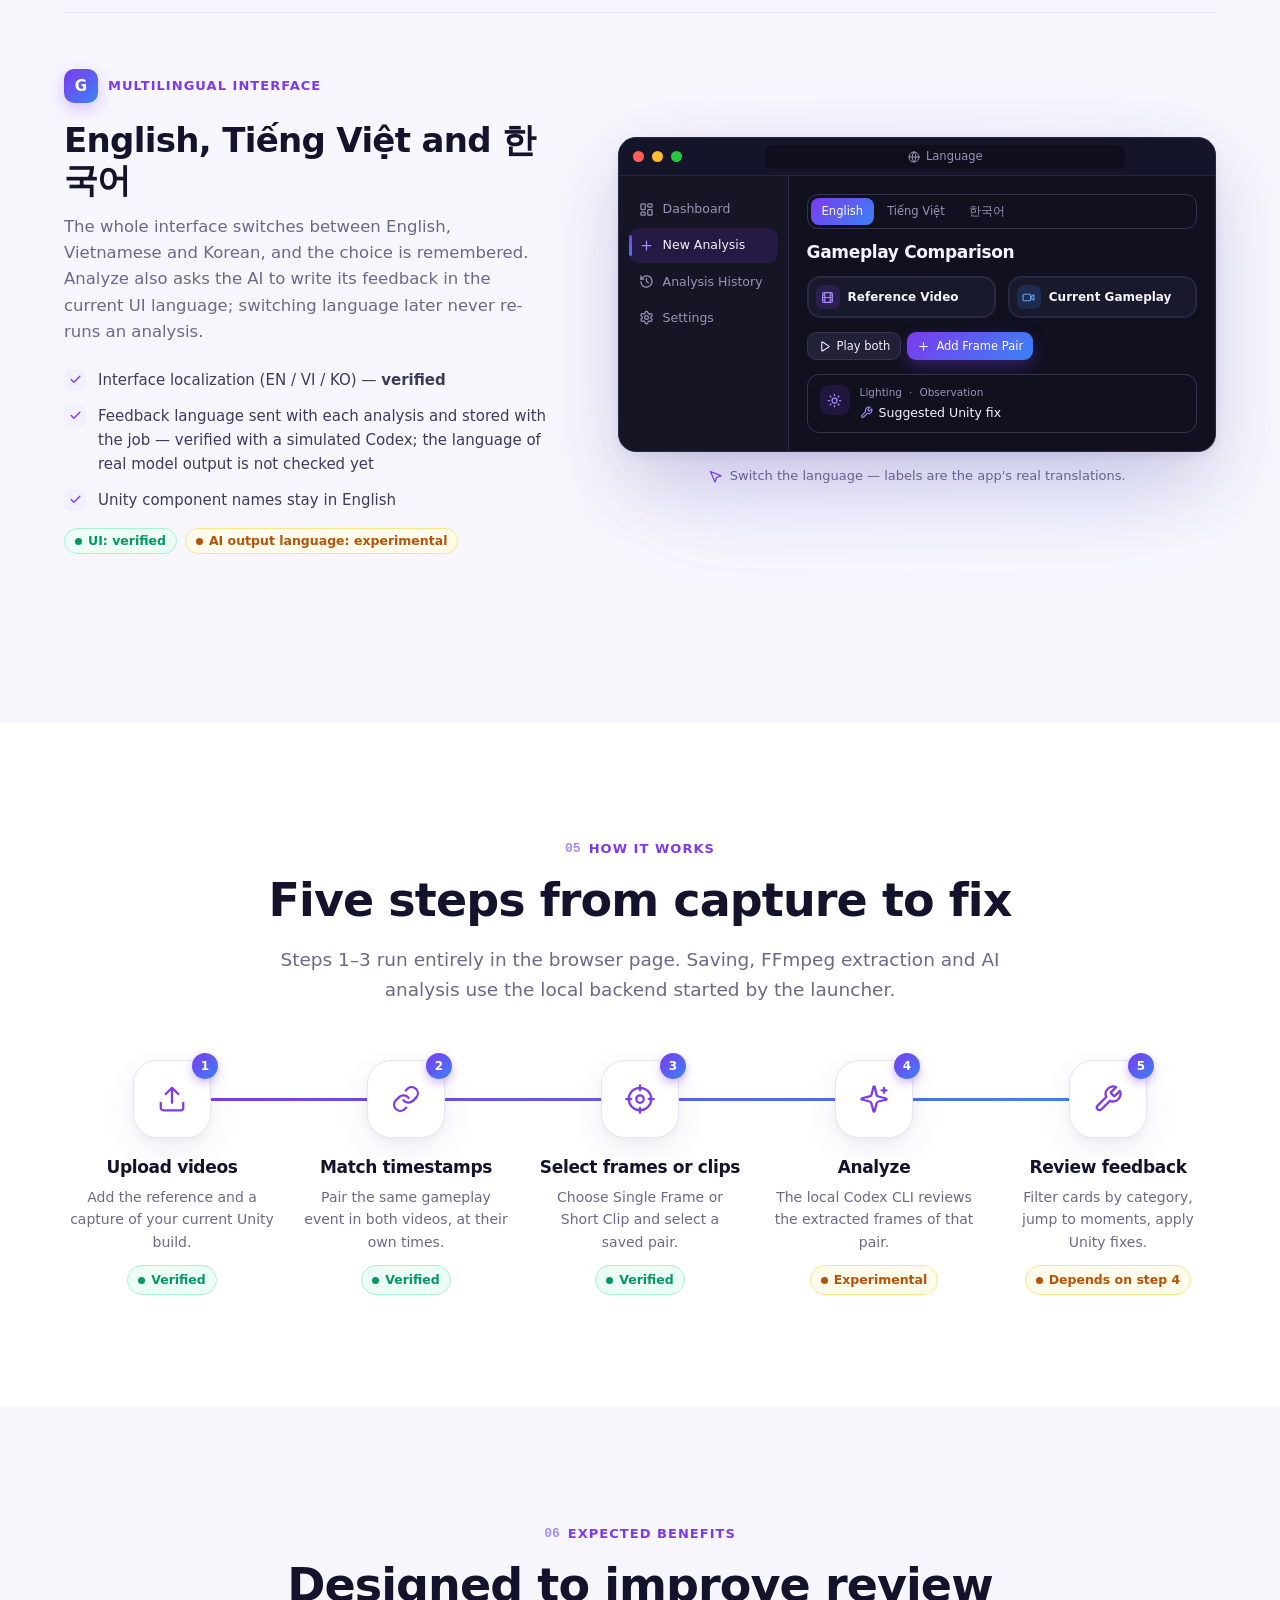
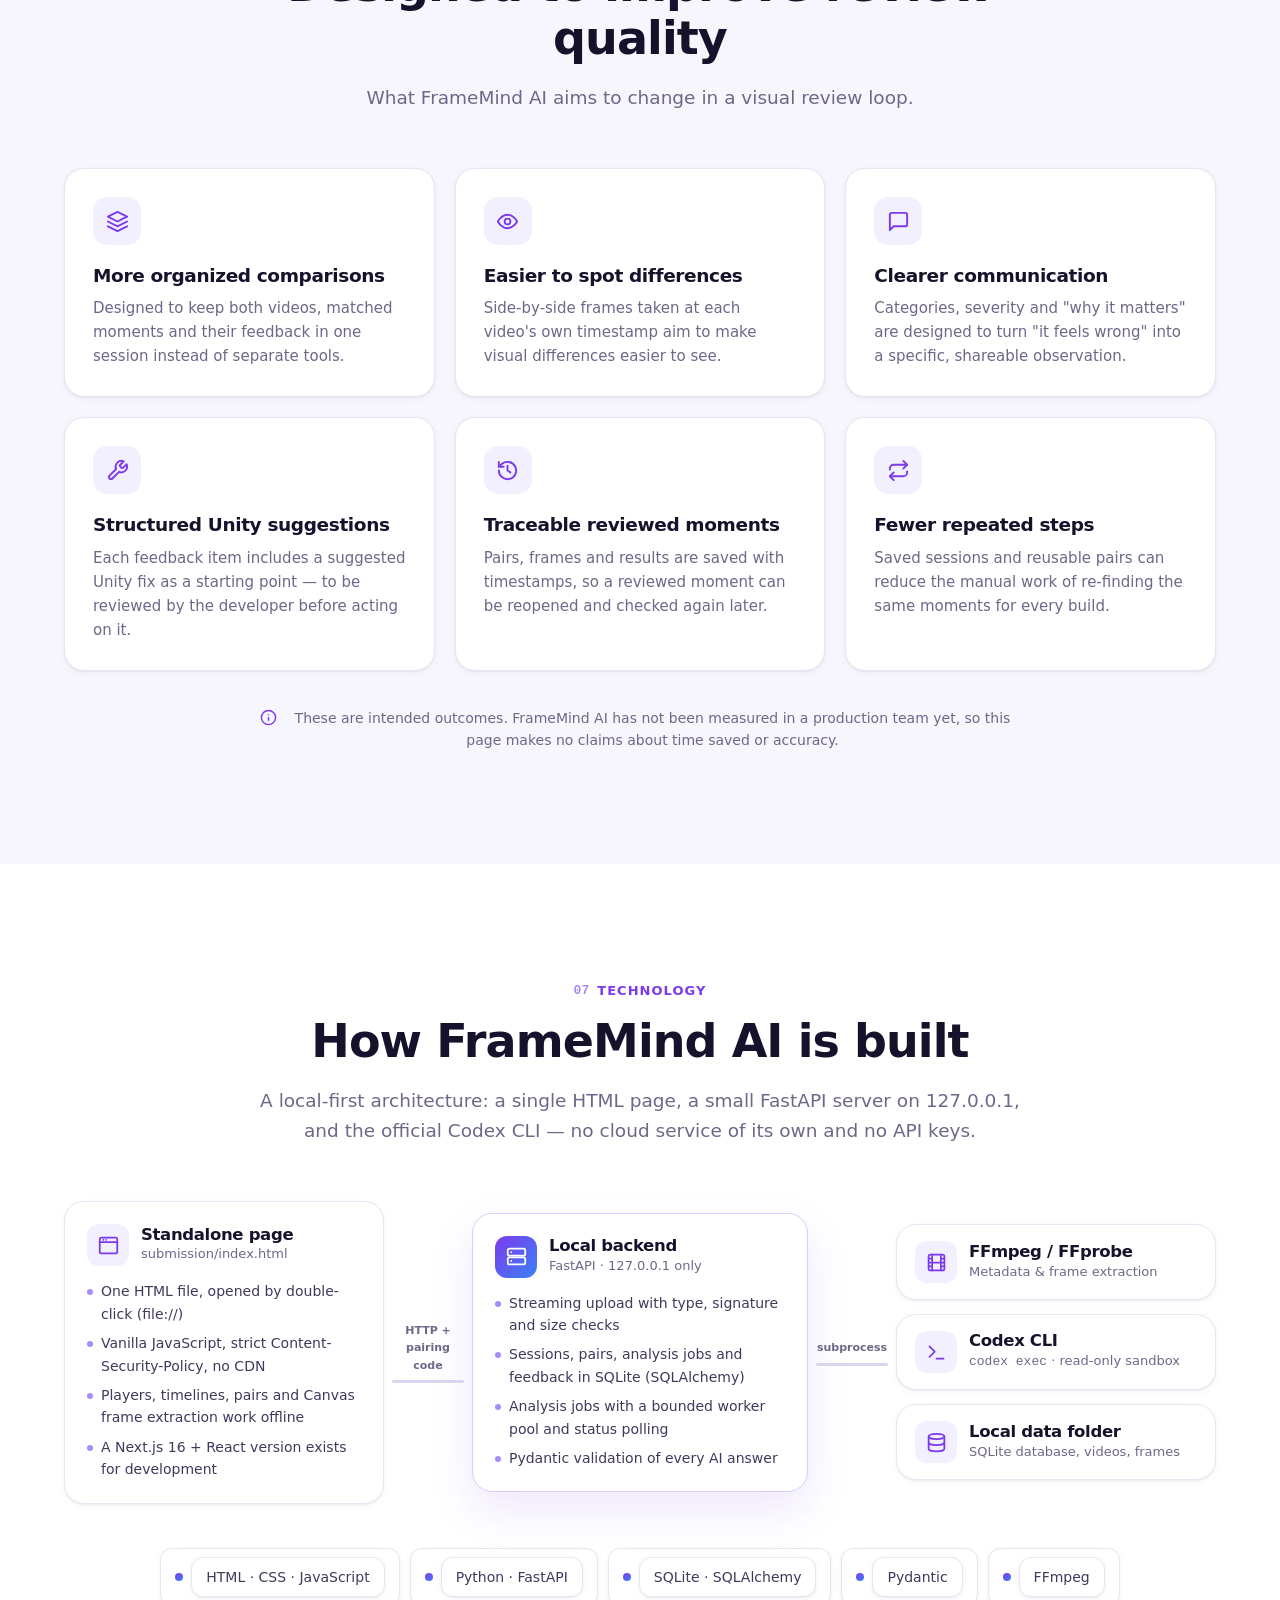
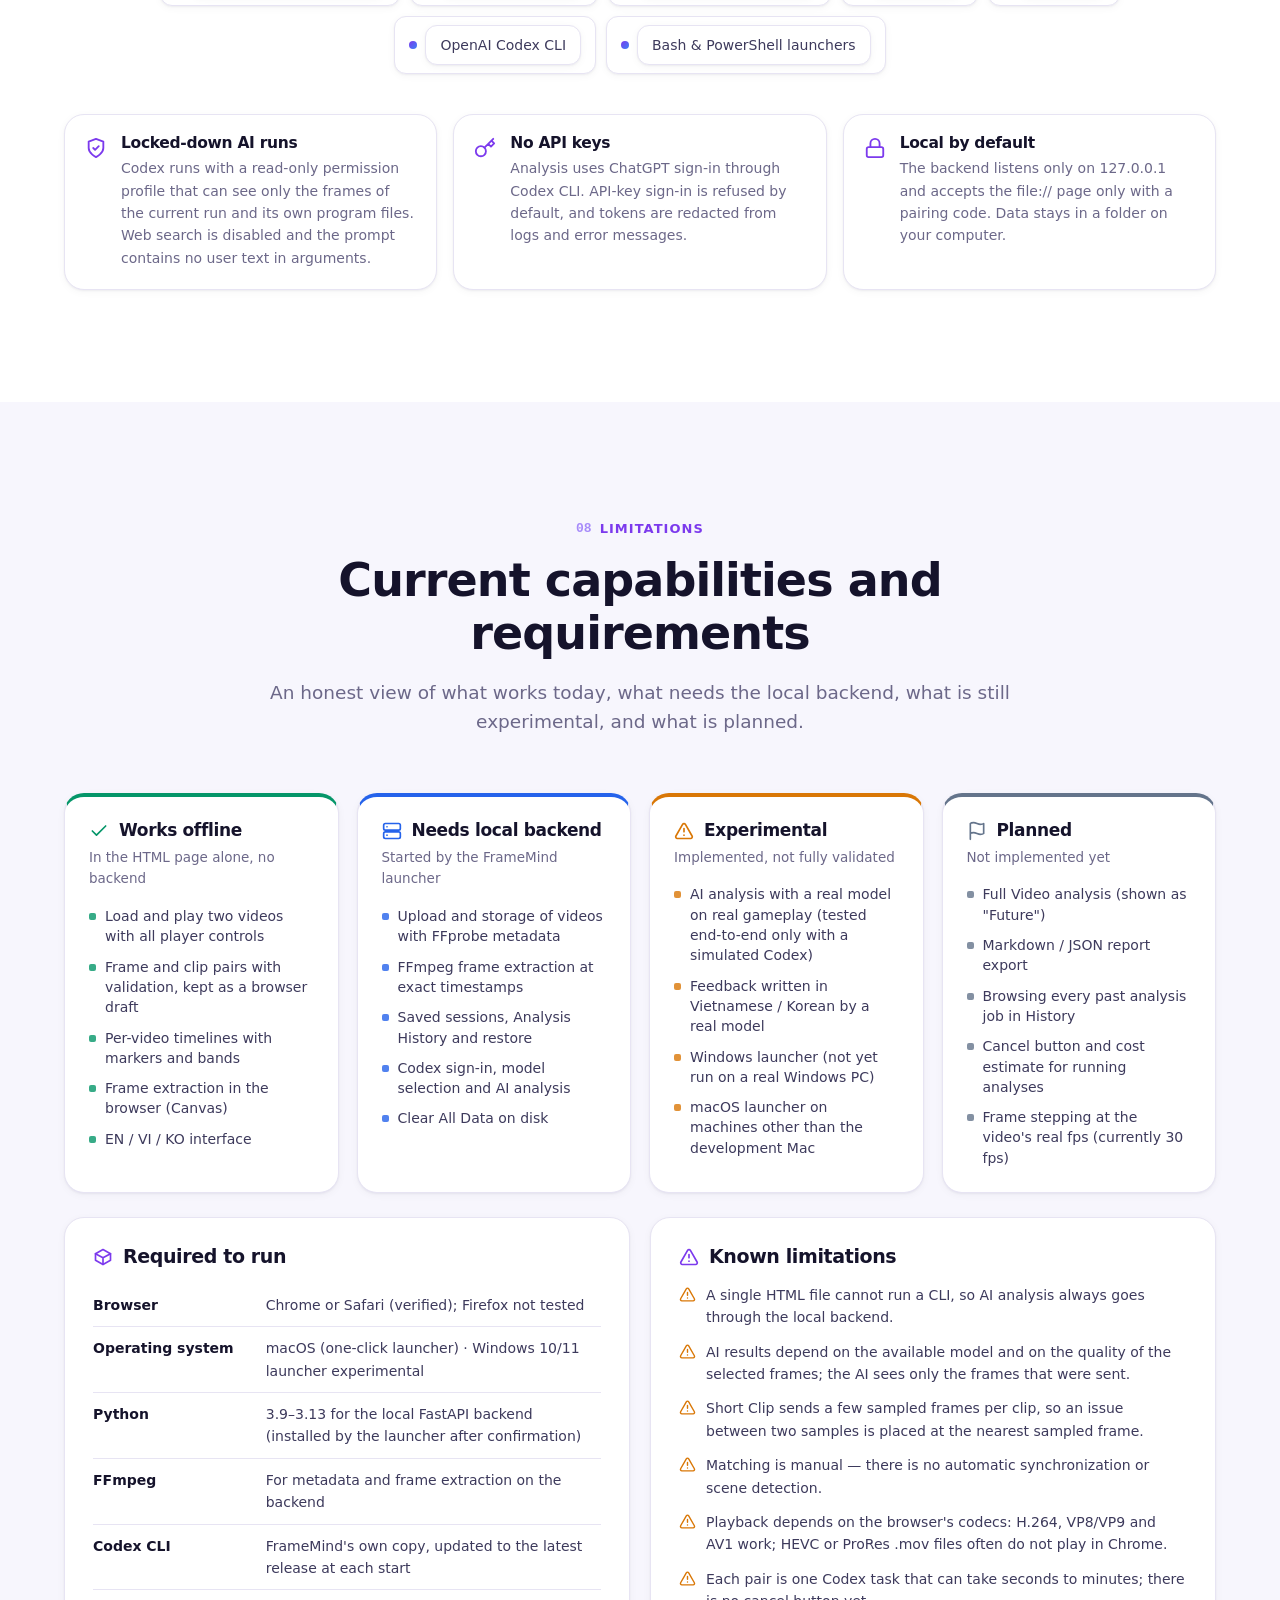
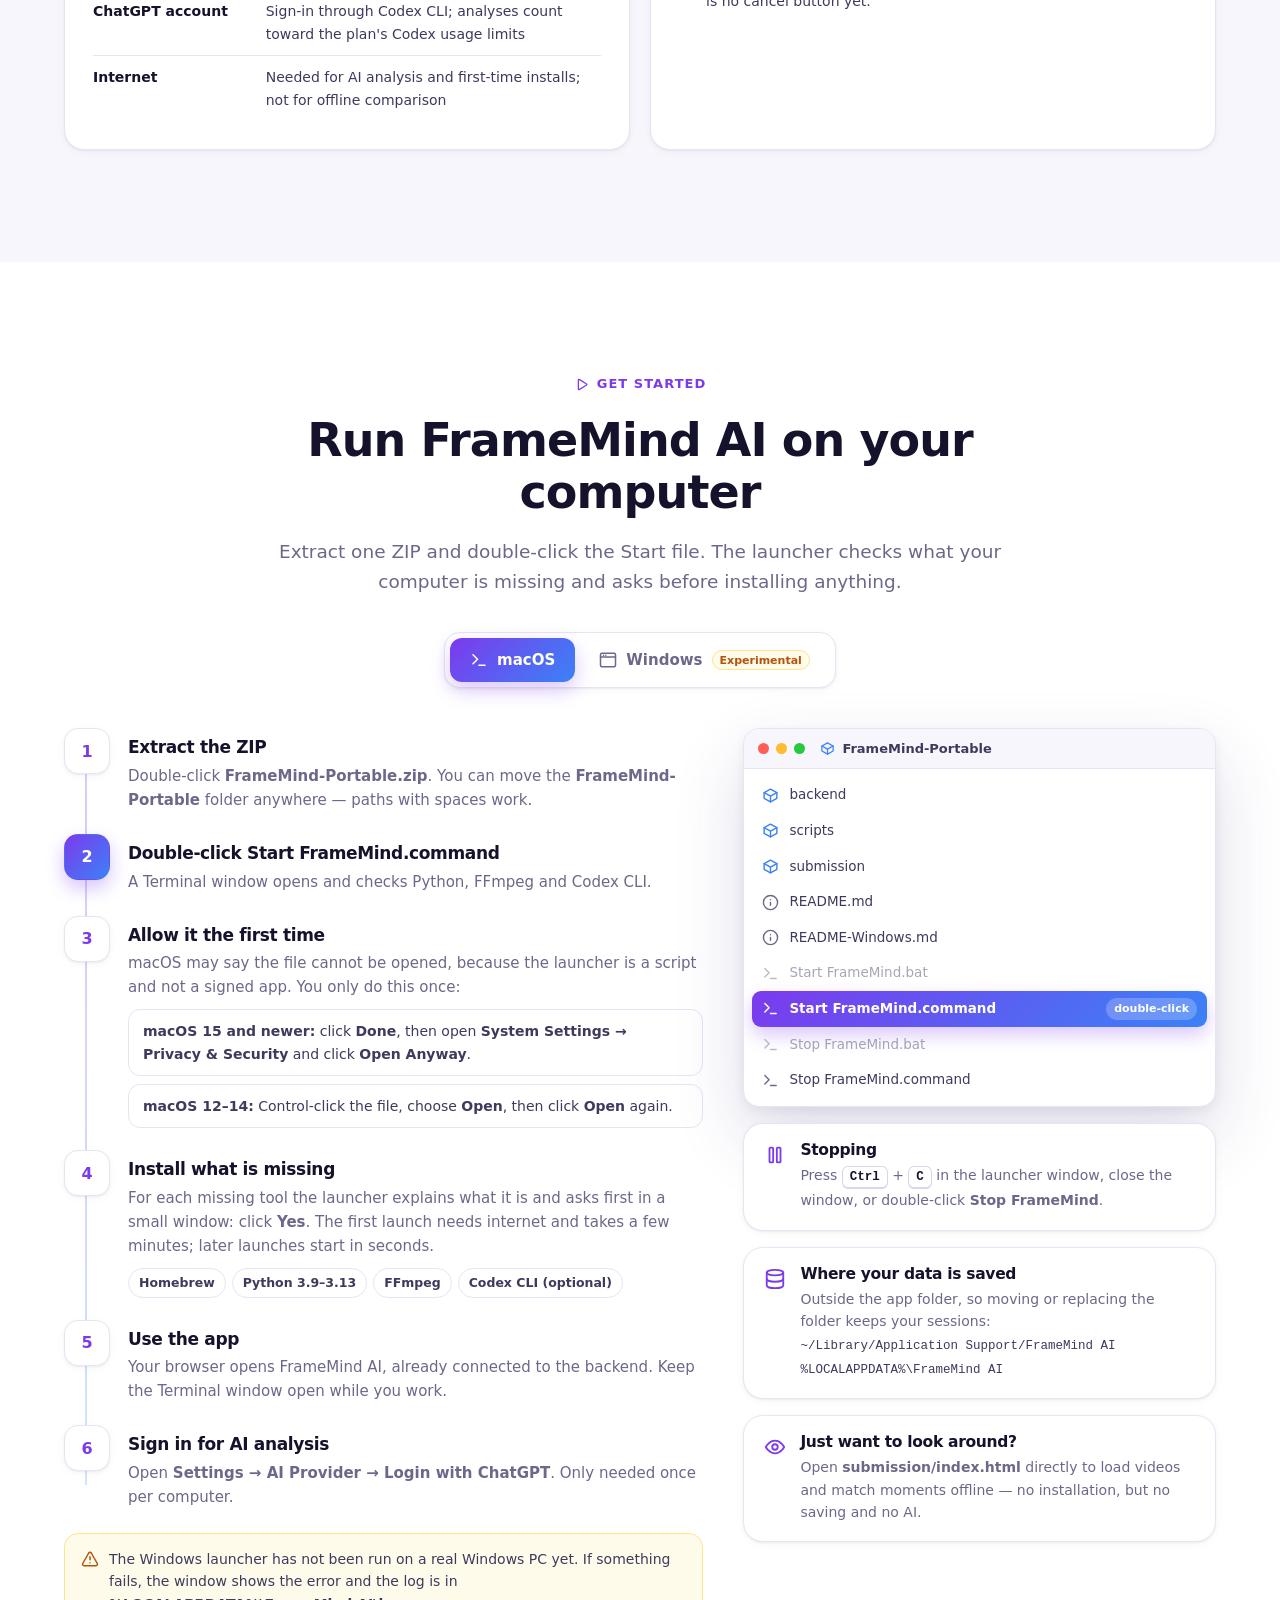
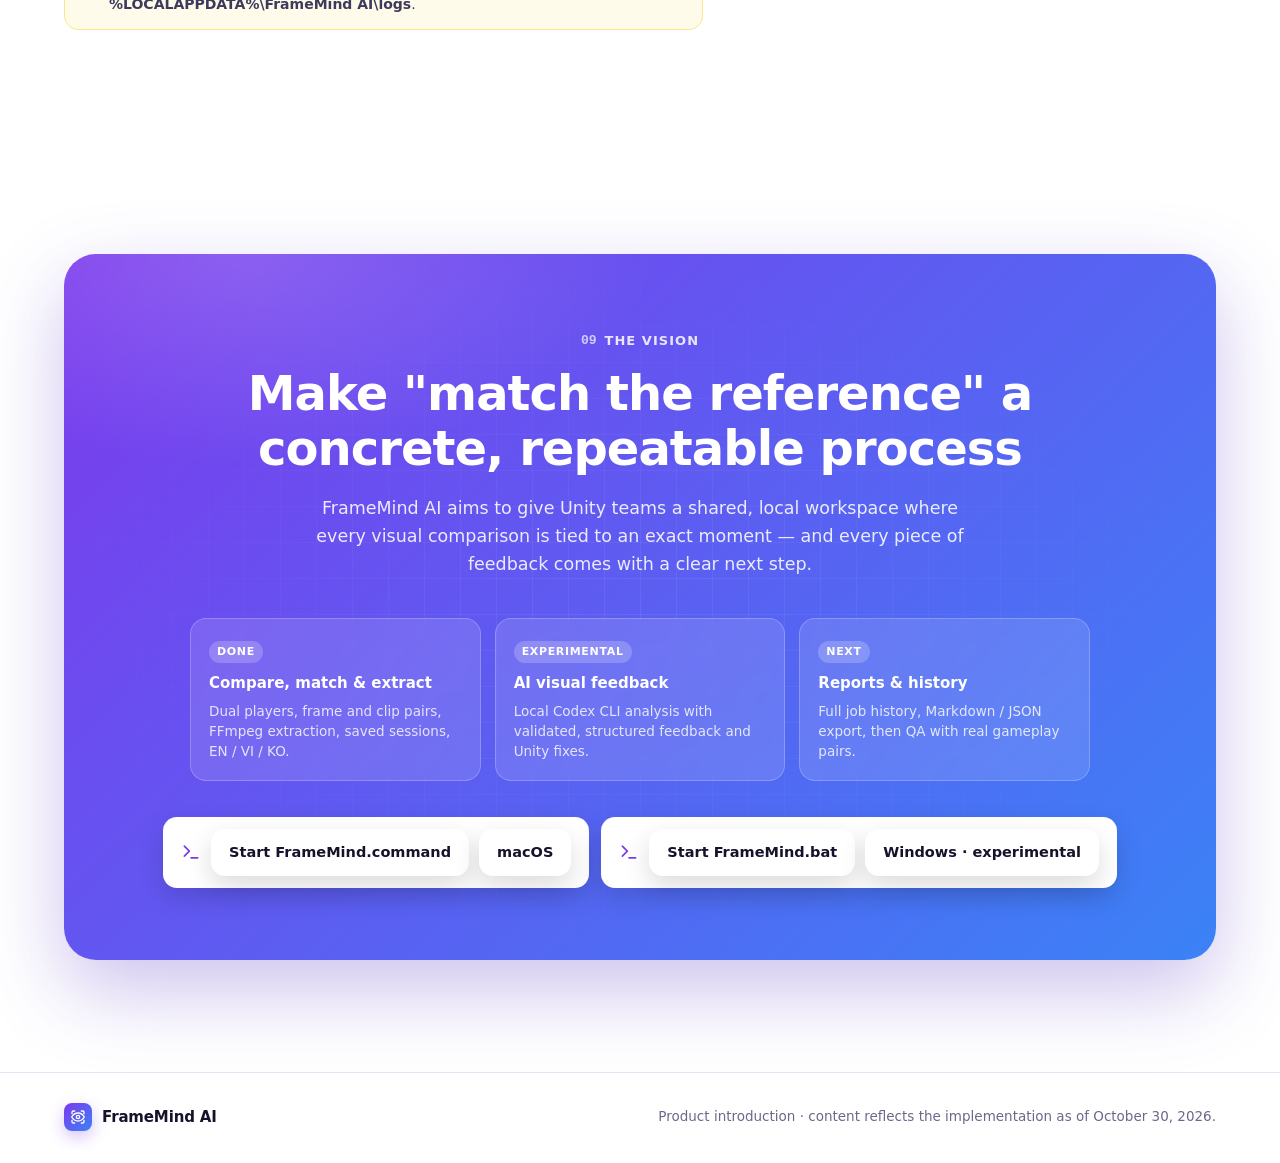
==== commit 62d533bc: "Launcher: ask yes/no questions in a dialog macOS shows a "FrameMind AI" dialog (osascript, Yes / Not" ====
--- a/service-intro.html
+++ b/service-intro.html
@@ -1350,7 +1350,7 @@
           <li class="key"><h4>Double-click Start FrameMind.command</h4><p>A Terminal window opens and checks Python, FFmpeg and Codex CLI.</p></li>
           <li><h4>Allow it the first time</h4><p>macOS may say the file cannot be opened, because the launcher is a script and not a signed app. You only do this once:</p>
             <div class="opts"><div class="opt"><b>macOS 15 and newer:</b> click <b>Done</b>, then open <b>System Settings → Privacy &amp; Security</b> and click <b>Open Anyway</b>.</div><div class="opt"><b>macOS 12–14:</b> Control-click the file, choose <b>Open</b>, then click <b>Open</b> again.</div></div></li>
-          <li><h4>Install what is missing</h4><p>For each missing tool the launcher explains what it is and asks first. Type <kbd>y</kbd> and press <kbd>Return</kbd>. The first launch needs internet and takes a few minutes; later launches start in seconds.</p>
+          <li><h4>Install what is missing</h4><p>For each missing tool the launcher explains what it is and asks first in a small window: click <b>Yes</b>. The first launch needs internet and takes a few minutes; later launches start in seconds.</p>
             <div class="tools"><span class="chip">Homebrew</span><span class="chip">Python 3.9–3.13</span><span class="chip">FFmpeg</span><span class="chip">Codex CLI (optional)</span></div></li>
           <li><h4>Use the app</h4><p>Your browser opens FrameMind AI, already connected to the backend. Keep the Terminal window open while you work.</p></li>
           <li><h4>Sign in for AI analysis</h4><p>Open <b>Settings → AI Provider → Login with ChatGPT</b>. Only needed once per computer.</p></li>
@@ -1359,7 +1359,7 @@
           <li><h4>Extract the ZIP</h4><p>Right-click <b>FrameMind-Portable.zip</b> and choose <b>Extract All…</b>. Running it from inside the ZIP does not work.</p></li>
           <li class="key"><h4>Double-click Start FrameMind.bat</h4><p>A console window opens and checks Python, FFmpeg and Codex CLI.</p></li>
           <li><h4>Allow it the first time</h4><p>If Windows shows <b>Windows protected your PC</b>, click <b>More info → Run anyway</b>. You only do this once.</p></li>
-          <li><h4>Install what is missing</h4><p>Tools are installed with winget after you type <kbd>y</kbd> and press <kbd>Enter</kbd>, and Codex CLI is downloaded as FrameMind's own, auto-updated copy. If a tool is still "not found" right after installing, close the window and start again.</p>
+          <li><h4>Install what is missing</h4><p>Tools are installed with winget after you click <b>Yes</b> in the window that asks, and Codex CLI is downloaded as FrameMind's own, auto-updated copy. If a tool is still "not found" right after installing, close the window and start again.</p>
             <div class="tools"><span class="chip">Python 3.12</span><span class="chip">FFmpeg</span><span class="chip">Codex CLI (optional)</span></div></li>
           <li><h4>Use the app</h4><p>Your browser opens FrameMind AI, already connected to the backend. Keep the black window open while you work.</p></li>
           <li><h4>Sign in for AI analysis</h4><p>Open <b>Settings → AI Provider → Login with ChatGPT</b>. Only needed once per computer.</p></li>
@@ -1659,7 +1659,7 @@
 "<b>macOS 15 and newer:<\/b> click <b>Done<\/b>, then open <b>System Settings → Privacy &amp; Security<\/b> and click <b>Open Anyway<\/b>.": "<b>macOS 15 trở lên:<\/b> bấm <b>Done<\/b>, rồi mở <b>System Settings → Privacy &amp; Security<\/b> và bấm <b>Open Anyway<\/b>.",
 "<b>macOS 12–14:<\/b> Control-click the file, choose <b>Open<\/b>, then click <b>Open<\/b> again.": "<b>macOS 12–14:<\/b> giữ Control và bấm vào file, chọn <b>Open<\/b>, rồi bấm <b>Open<\/b> thêm lần nữa.",
 "Install what is missing": "Cài những gì còn thiếu",
-"For each missing tool the launcher explains what it is and asks first. Type <kbd>y<\/kbd> and press <kbd>Return<\/kbd>. The first launch needs internet and takes a few minutes; later launches start in seconds.": "Với mỗi công cụ còn thiếu, launcher giải thích nó là gì và hỏi trước. Gõ <kbd>y<\/kbd> rồi nhấn <kbd>Return<\/kbd>. Lần chạy đầu cần internet và mất vài phút; những lần sau khởi động trong vài giây.",
+"For each missing tool the launcher explains what it is and asks first in a small window: click <b>Yes<\/b>. The first launch needs internet and takes a few minutes; later launches start in seconds.": "Với mỗi công cụ còn thiếu, launcher giải thích nó là gì và hỏi trước. Một cửa sổ nhỏ hiện ra: bấm <b>Yes<\/b>. Lần chạy đầu cần internet và mất vài phút; những lần sau khởi động trong vài giây.",
 "Codex CLI (optional)": "Codex CLI (không bắt buộc)",
 "Use the app": "Sử dụng ứng dụng",
 "Your browser opens FrameMind AI, already connected to the backend. Keep the Terminal window open while you work.": "Trình duyệt mở FrameMind AI, đã kết nối sẵn với backend. Giữ cửa sổ Terminal mở trong lúc làm việc.",
@@ -1669,7 +1669,7 @@
 "Double-click Start FrameMind.bat": "Double-click Start FrameMind.bat",
 "A console window opens and checks Python, FFmpeg and Codex CLI.": "Một cửa sổ console mở ra và kiểm tra Python, FFmpeg và Codex CLI.",
 "If Windows shows <b>Windows protected your PC<\/b>, click <b>More info → Run anyway<\/b>. You only do this once.": "Nếu Windows hiện <b>Windows protected your PC<\/b>, bấm <b>More info → Run anyway<\/b>. Bạn chỉ cần làm một lần.",
-"Tools are installed with winget after you type <kbd>y<\/kbd> and press <kbd>Enter<\/kbd>, and Codex CLI is downloaded as FrameMind's own, auto-updated copy. If a tool is still \"not found\" right after installing, close the window and start again.": "Các công cụ được cài bằng winget sau khi bạn gõ <kbd>y<\/kbd> và nhấn <kbd>Enter<\/kbd>, còn Codex CLI được tải về dưới dạng bản riêng của FrameMind và tự cập nhật. Nếu vừa cài xong mà vẫn báo \"not found\", hãy đóng cửa sổ và chạy lại.",
+"Tools are installed with winget after you click <b>Yes<\/b> in the window that asks, and Codex CLI is downloaded as FrameMind's own, auto-updated copy. If a tool is still \"not found\" right after installing, close the window and start again.": "Các công cụ được cài bằng winget sau khi bạn bấm <b>Yes<\/b> trong cửa sổ hỏi, còn Codex CLI được tải về dưới dạng bản riêng của FrameMind và tự cập nhật. Nếu vừa cài xong mà vẫn báo \"not found\", hãy đóng cửa sổ và chạy lại.",
 "Your browser opens FrameMind AI, already connected to the backend. Keep the black window open while you work.": "Trình duyệt mở FrameMind AI, đã kết nối sẵn với backend. Giữ cửa sổ màu đen mở trong lúc làm việc.",
 "The Windows launcher has not been run on a real Windows PC yet. If something fails, the window shows the error and the log is in <b>%LOCALAPPDATA%\\FrameMind AI\\logs<\/b>.": "Launcher Windows chưa được chạy trên máy Windows thật. Nếu có lỗi, cửa sổ sẽ hiện thông báo lỗi và log nằm ở <b>%LOCALAPPDATA%\\FrameMind AI\\logs<\/b>.",
 "Stopping": "Dừng ứng dụng",
@@ -1918,7 +1918,7 @@
 "<b>macOS 15 and newer:<\/b> click <b>Done<\/b>, then open <b>System Settings → Privacy &amp; Security<\/b> and click <b>Open Anyway<\/b>.": "<b>macOS 15 이상:<\/b> <b>완료<\/b>를 누른 뒤 <b>시스템 설정 → 개인정보 보호 및 보안<\/b>에서 <b>그래도 열기<\/b>를 누르세요.",
 "<b>macOS 12–14:<\/b> Control-click the file, choose <b>Open<\/b>, then click <b>Open<\/b> again.": "<b>macOS 12–14:<\/b> 파일을 Control-클릭해 <b>열기<\/b>를 선택한 뒤 다시 <b>열기<\/b>를 누르세요.",
 "Install what is missing": "없는 도구 설치",
-"For each missing tool the launcher explains what it is and asks first. Type <kbd>y<\/kbd> and press <kbd>Return<\/kbd>. The first launch needs internet and takes a few minutes; later launches start in seconds.": "없는 도구마다 런처가 무엇인지 설명하고 먼저 묻습니다. <kbd>y<\/kbd>를 입력하고 <kbd>Return<\/kbd>을 누르세요. 첫 실행은 인터넷이 필요하고 몇 분 걸리며, 이후에는 몇 초 만에 시작됩니다.",
+"For each missing tool the launcher explains what it is and asks first in a small window: click <b>Yes<\/b>. The first launch needs internet and takes a few minutes; later launches start in seconds.": "없는 도구마다 런처가 무엇인지 설명하고 먼저 묻습니다. 작은 창이 뜨면 <b>Yes<\/b>를 누르세요. 첫 실행은 인터넷이 필요하고 몇 분 걸리며, 이후에는 몇 초 만에 시작됩니다.",
 "Codex CLI (optional)": "Codex CLI (선택)",
 "Use the app": "앱 사용",
 "Your browser opens FrameMind AI, already connected to the backend. Keep the Terminal window open while you work.": "브라우저에서 백엔드에 이미 연결된 FrameMind AI가 열립니다. 작업하는 동안 터미널 창을 열어 두세요.",
@@ -1928,7 +1928,7 @@
 "Double-click Start FrameMind.bat": "Start FrameMind.bat 더블 클릭",
 "A console window opens and checks Python, FFmpeg and Codex CLI.": "콘솔 창이 열리고 Python, FFmpeg, Codex CLI를 확인합니다.",
 "If Windows shows <b>Windows protected your PC<\/b>, click <b>More info → Run anyway<\/b>. You only do this once.": "<b>Windows의 PC 보호<\/b> 창이 나타나면 <b>추가 정보 → 실행<\/b>을 누르세요. 한 번만 하면 됩니다.",
-"Tools are installed with winget after you type <kbd>y<\/kbd> and press <kbd>Enter<\/kbd>, and Codex CLI is downloaded as FrameMind's own, auto-updated copy. If a tool is still \"not found\" right after installing, close the window and start again.": "<kbd>y<\/kbd>를 입력하고 <kbd>Enter<\/kbd>를 누르면 winget으로 도구가 설치되고, Codex CLI는 자동 업데이트되는 FrameMind 전용 사본으로 다운로드됩니다. 설치 직후에도 \"not found\"가 나오면 창을 닫고 다시 실행하세요.",
+"Tools are installed with winget after you click <b>Yes<\/b> in the window that asks, and Codex CLI is downloaded as FrameMind's own, auto-updated copy. If a tool is still \"not found\" right after installing, close the window and start again.": "확인 창에서 <b>Yes<\/b>를 누르면 winget으로 도구가 설치되고, Codex CLI는 자동 업데이트되는 FrameMind 전용 사본으로 다운로드됩니다. 설치 직후에도 \"not found\"가 나오면 창을 닫고 다시 실행하세요.",
 "Your browser opens FrameMind AI, already connected to the backend. Keep the black window open while you work.": "브라우저에서 백엔드에 이미 연결된 FrameMind AI가 열립니다. 작업하는 동안 검은 창을 열어 두세요.",
 "The Windows launcher has not been run on a real Windows PC yet. If something fails, the window shows the error and the log is in <b>%LOCALAPPDATA%\\FrameMind AI\\logs<\/b>.": "Windows 런처는 아직 실제 Windows PC에서 실행해 보지 않았습니다. 문제가 생기면 창에 오류가 표시되며, 로그는 <b>%LOCALAPPDATA%\\FrameMind AI\\logs<\/b>에 있습니다.",
 "Stopping": "종료하기",
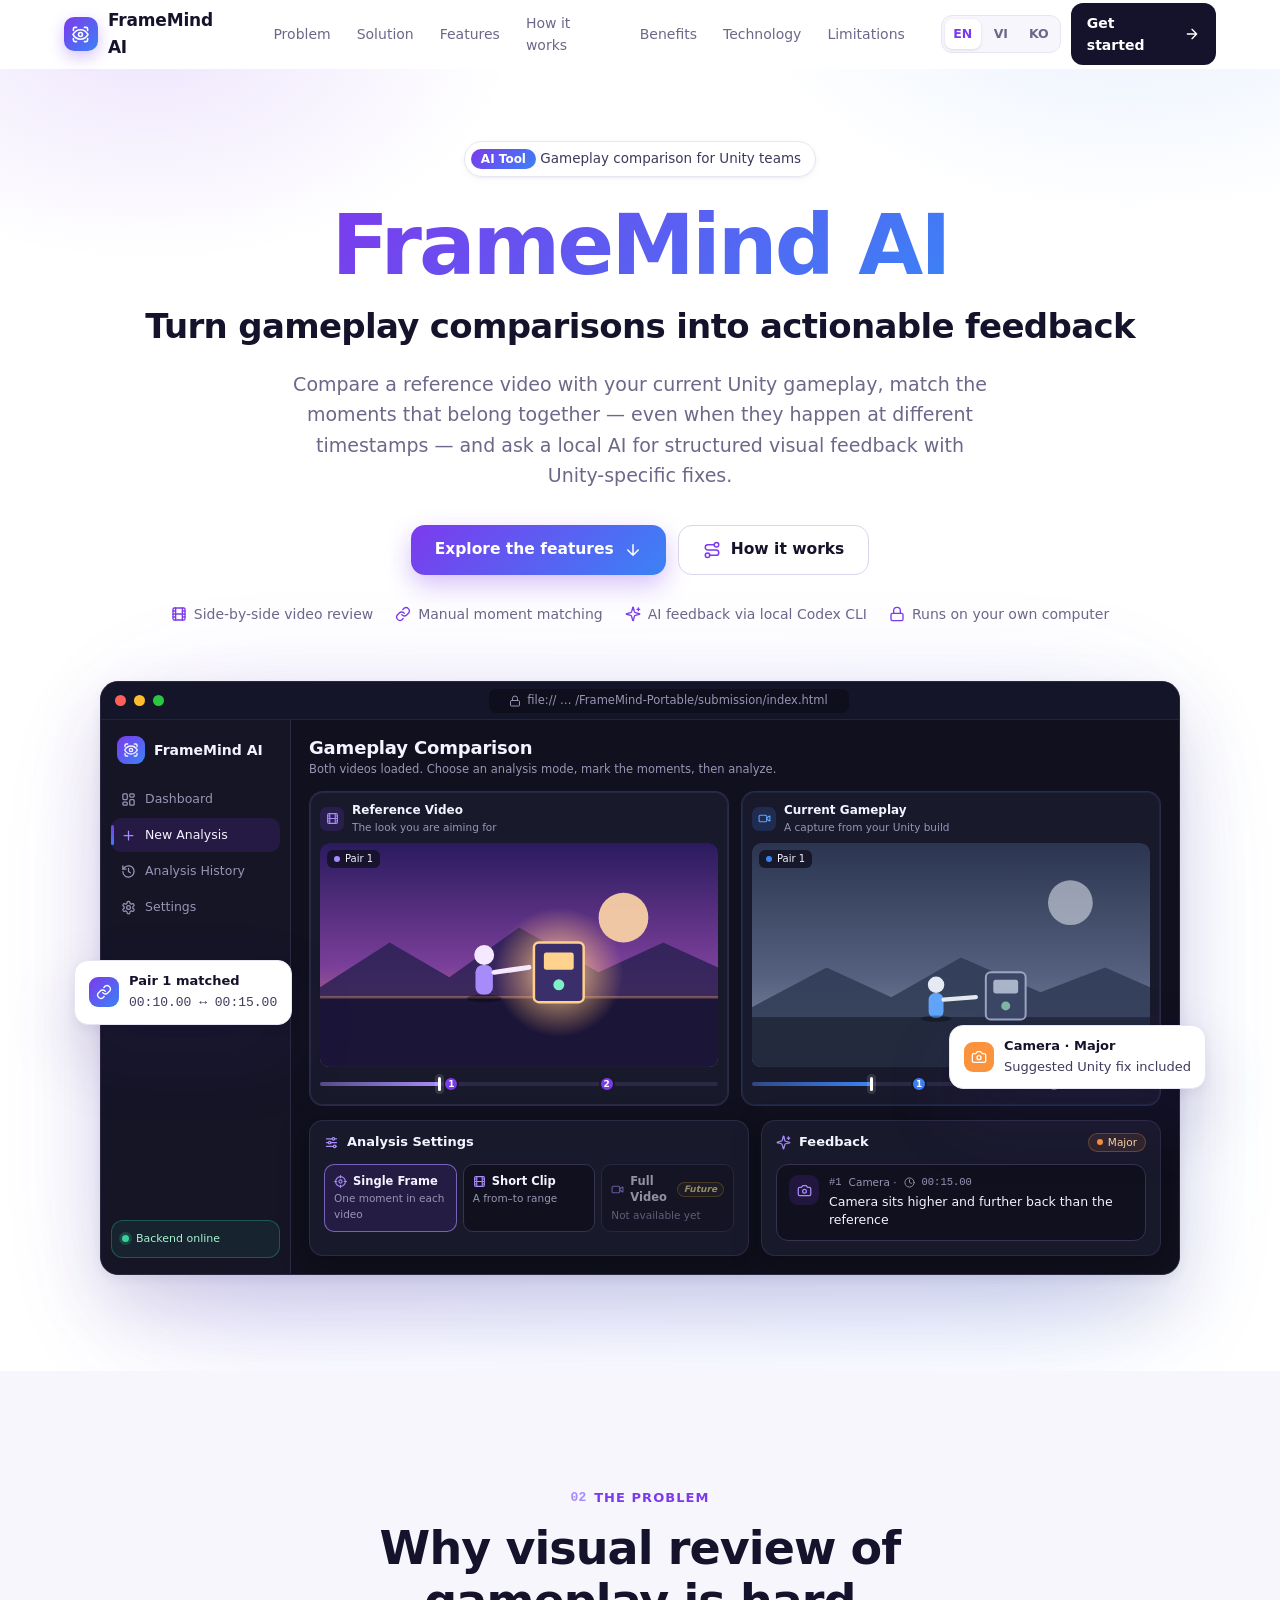
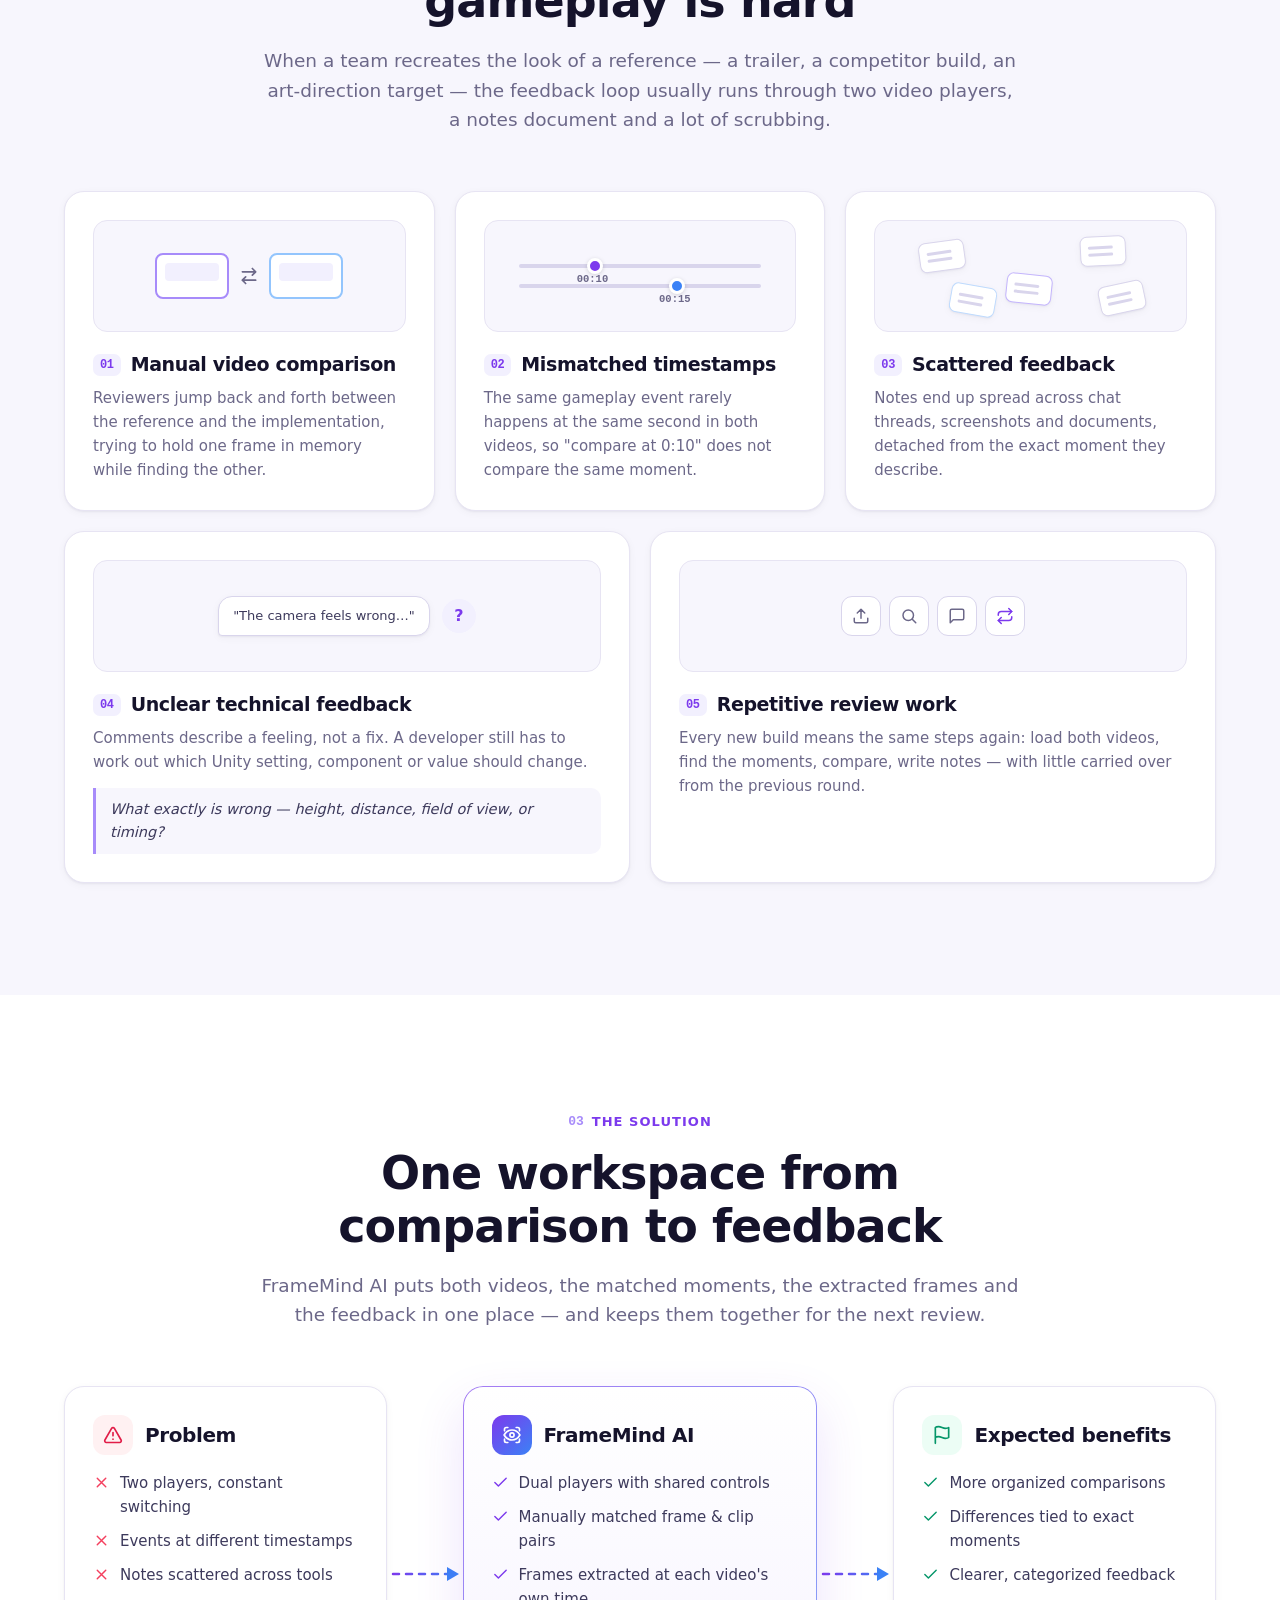
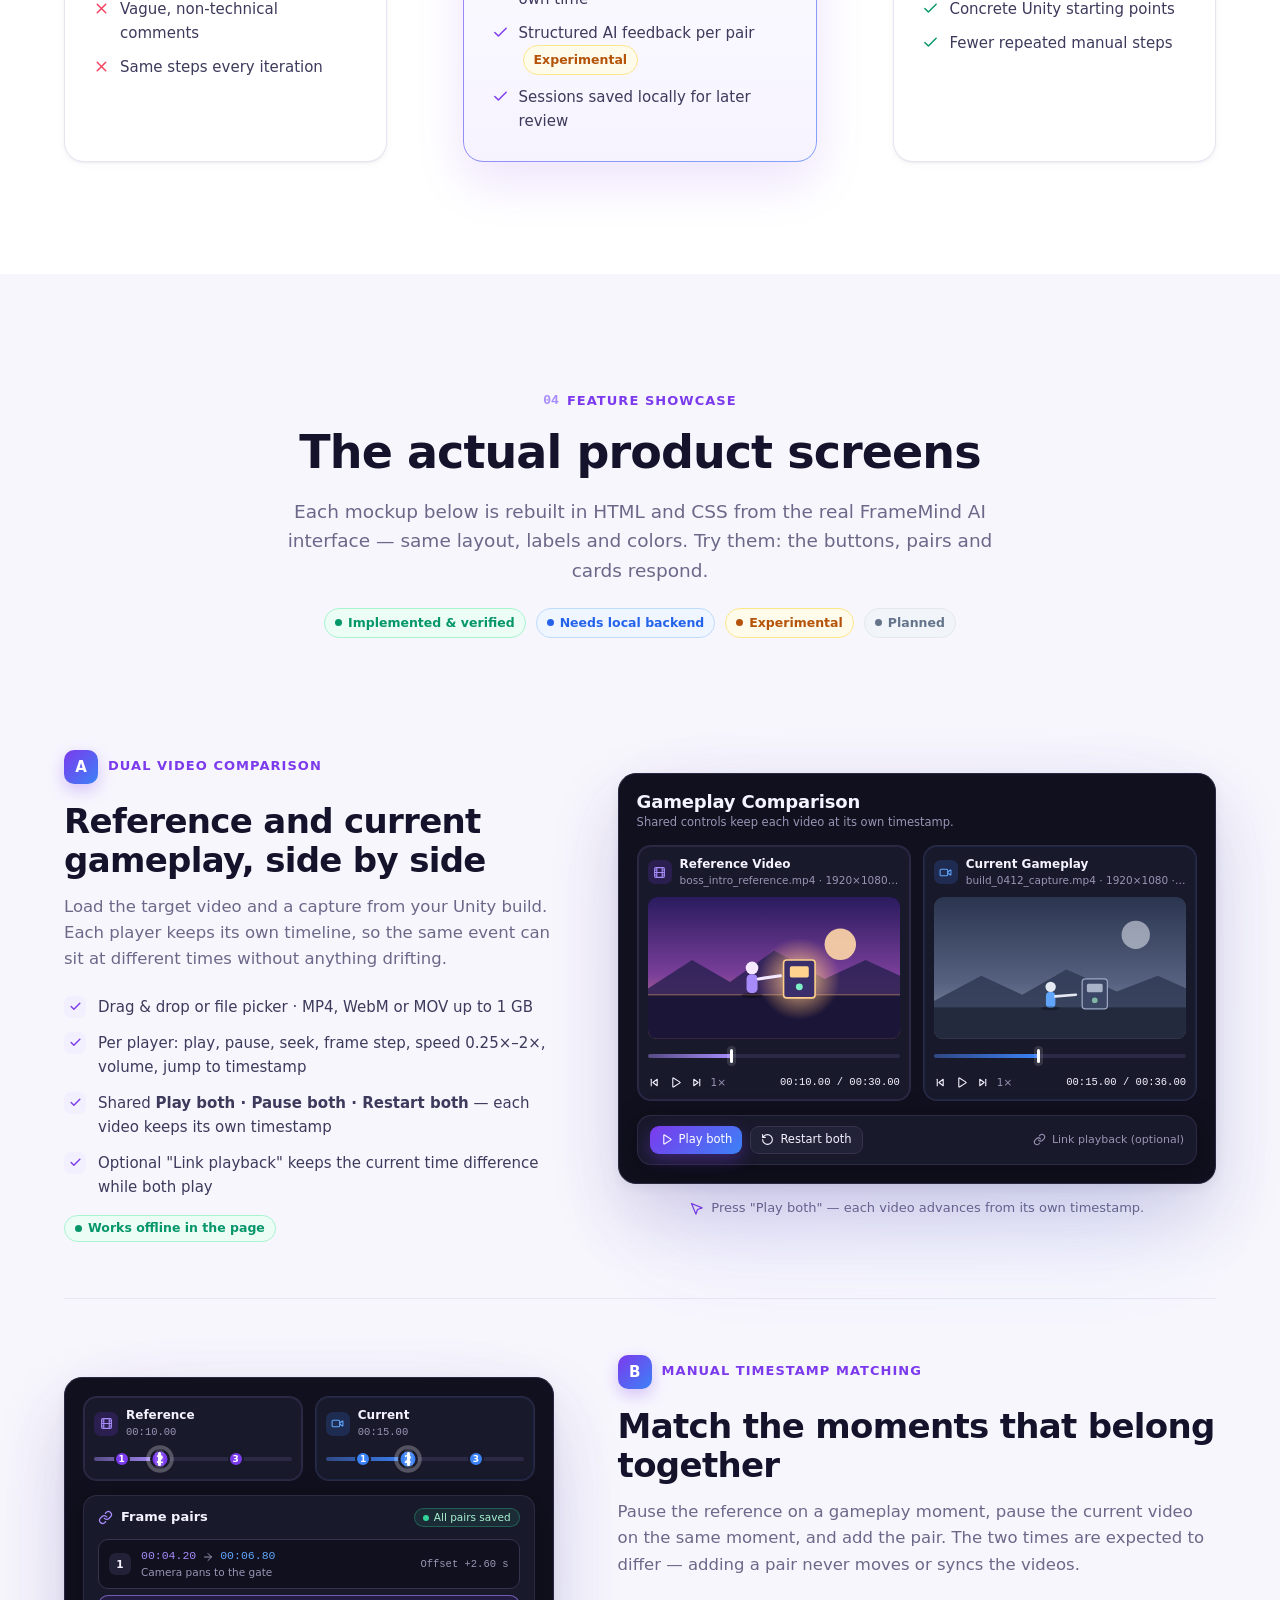
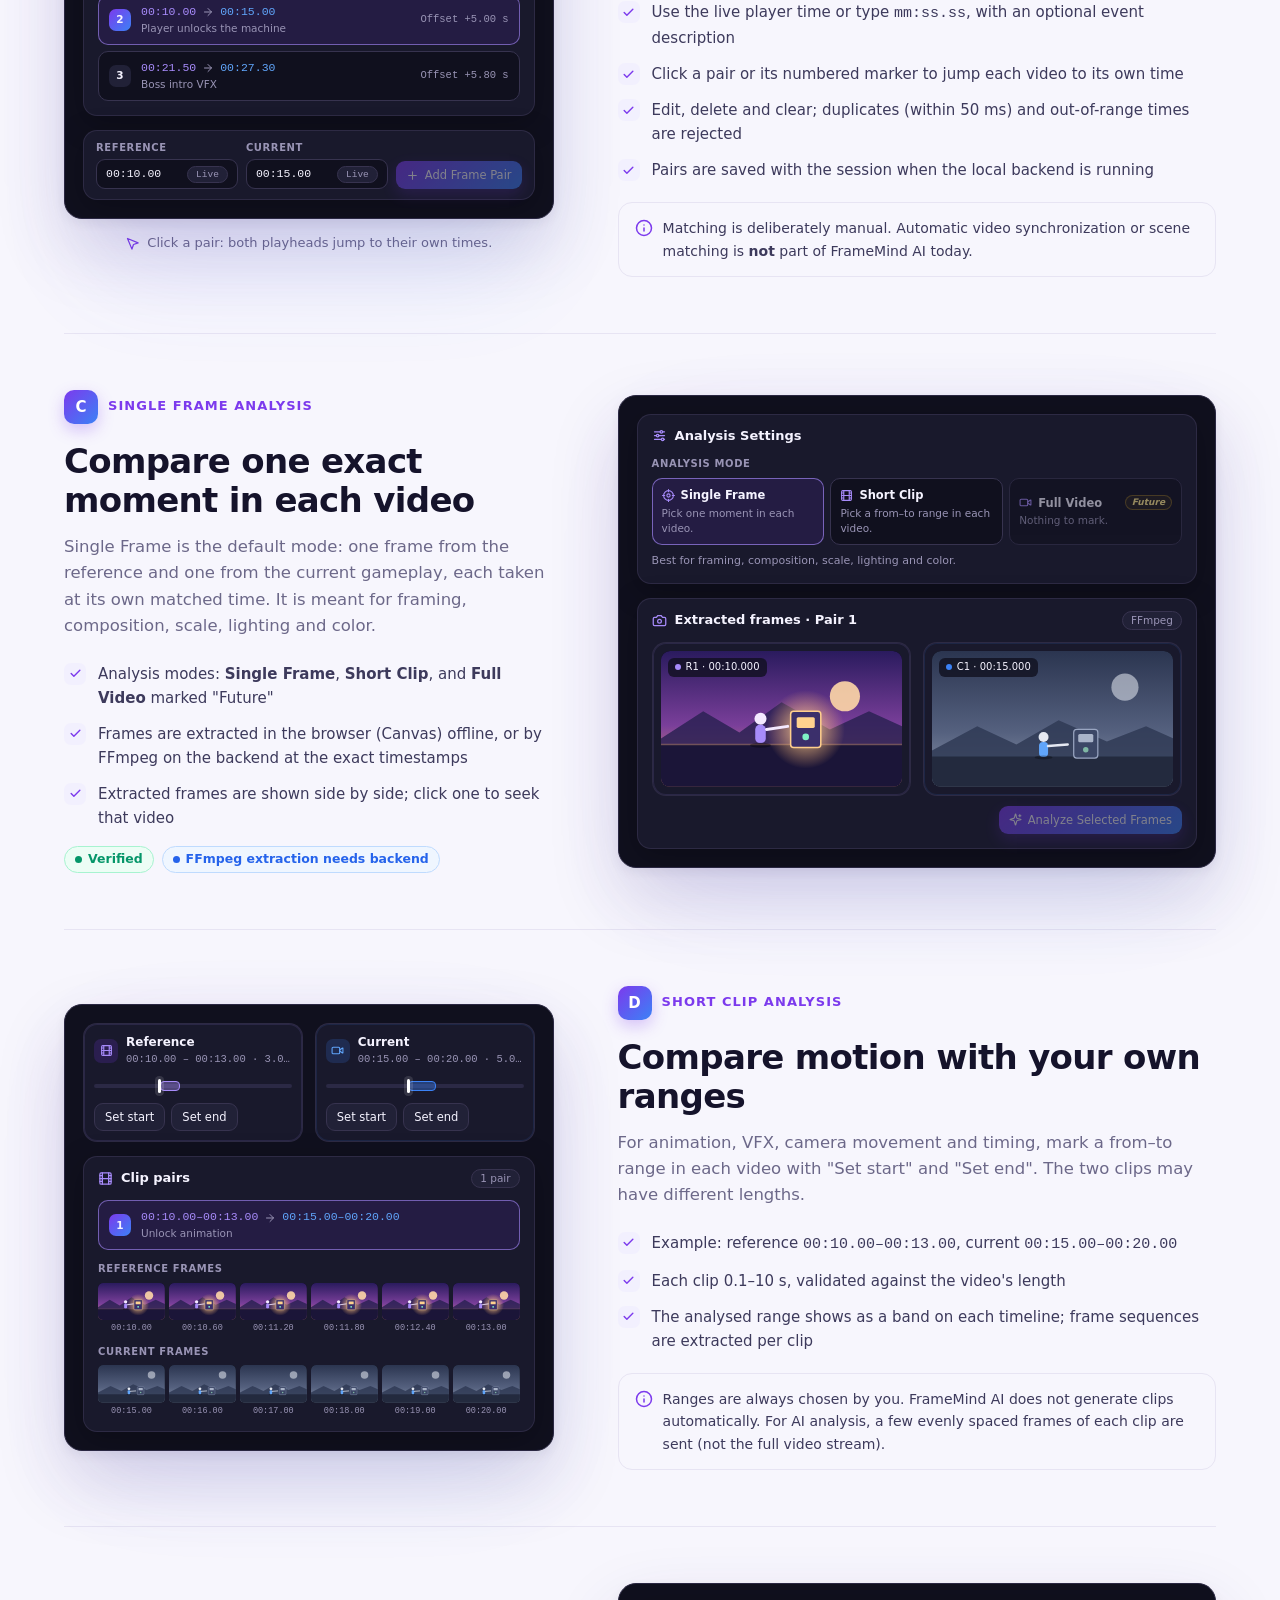
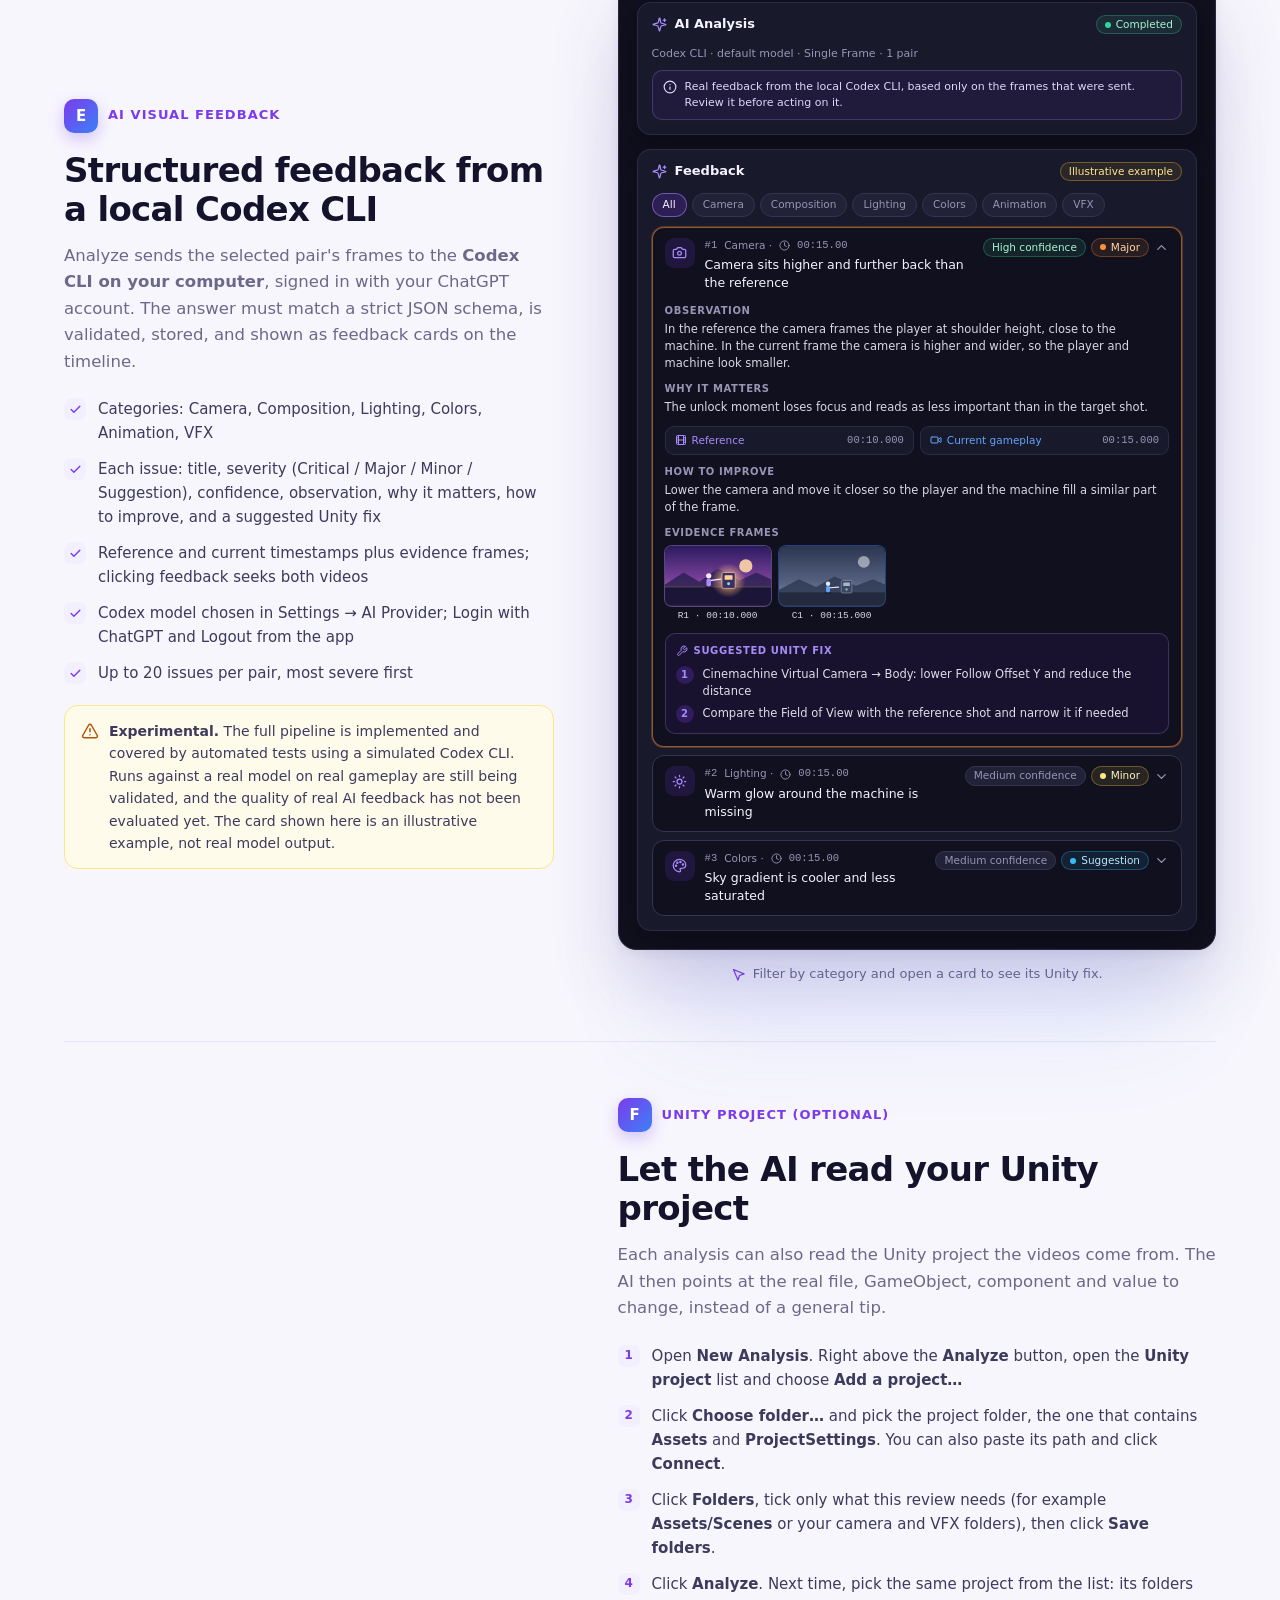
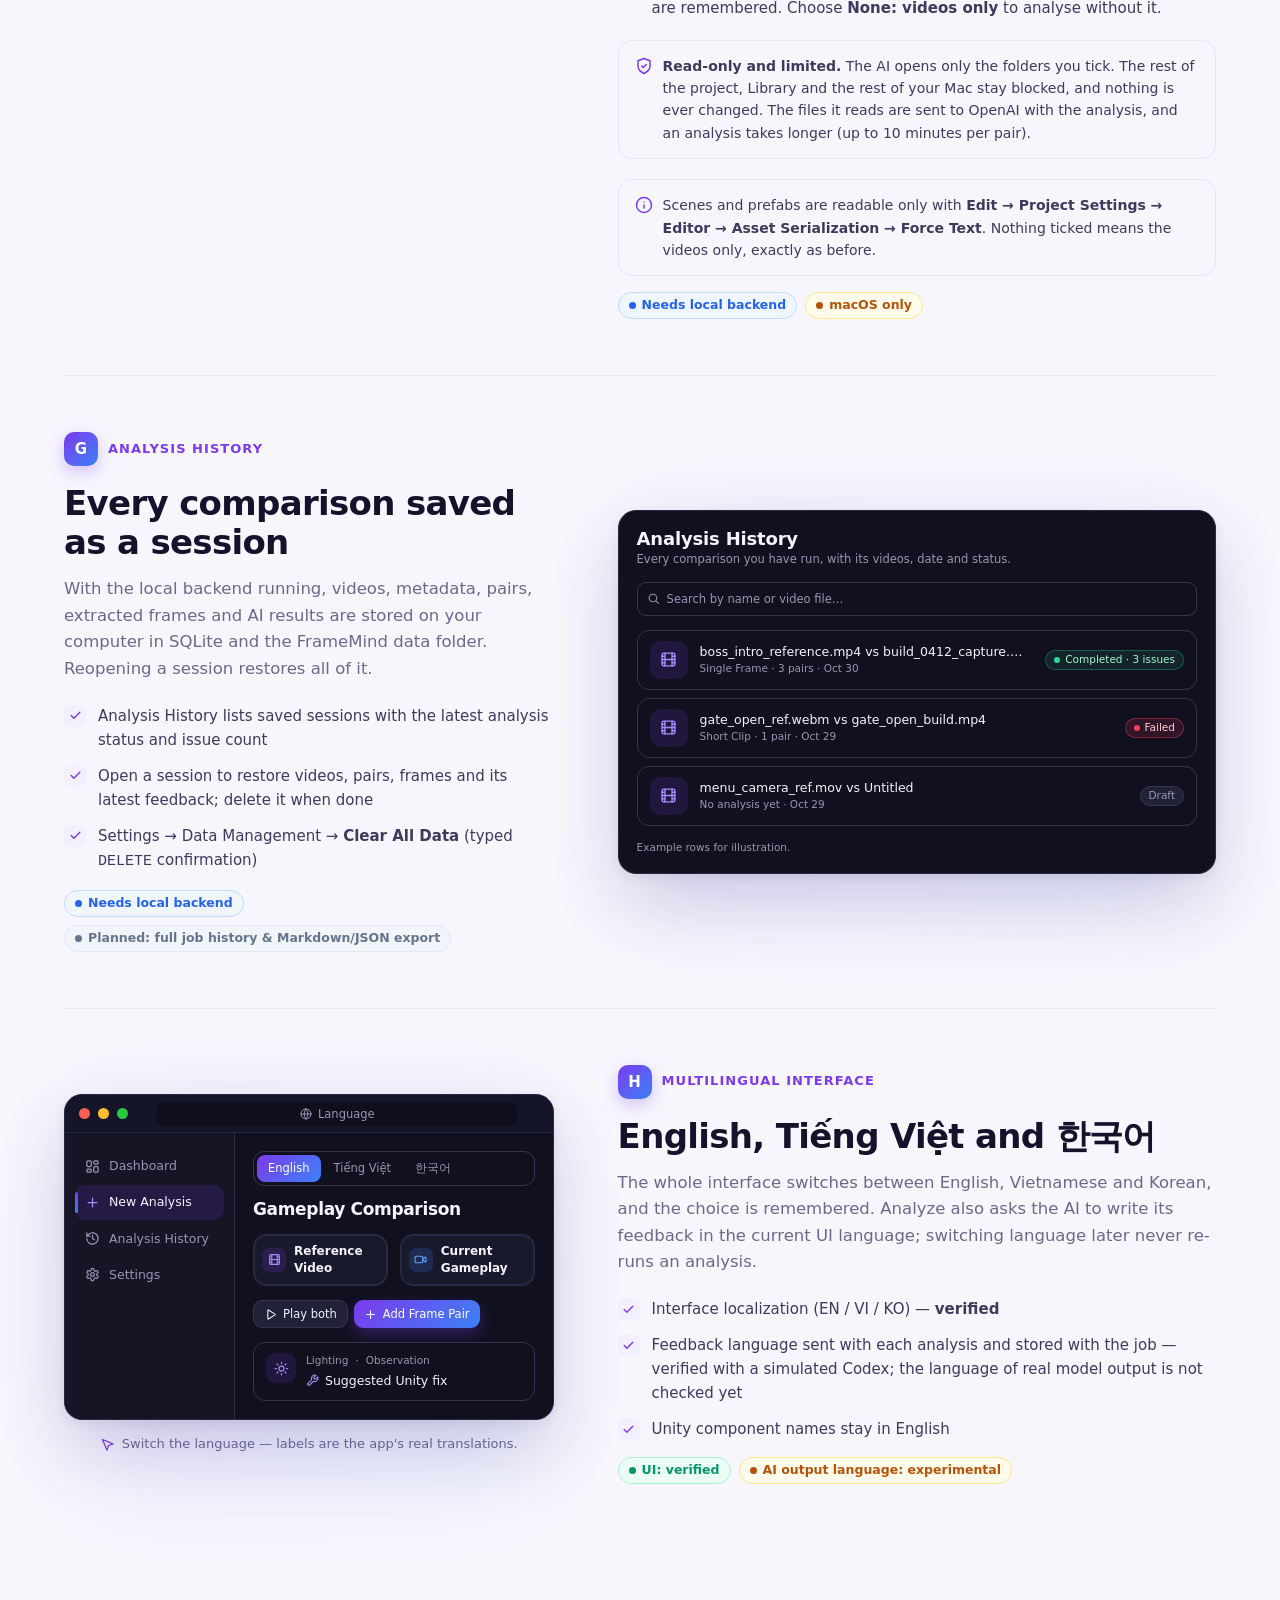
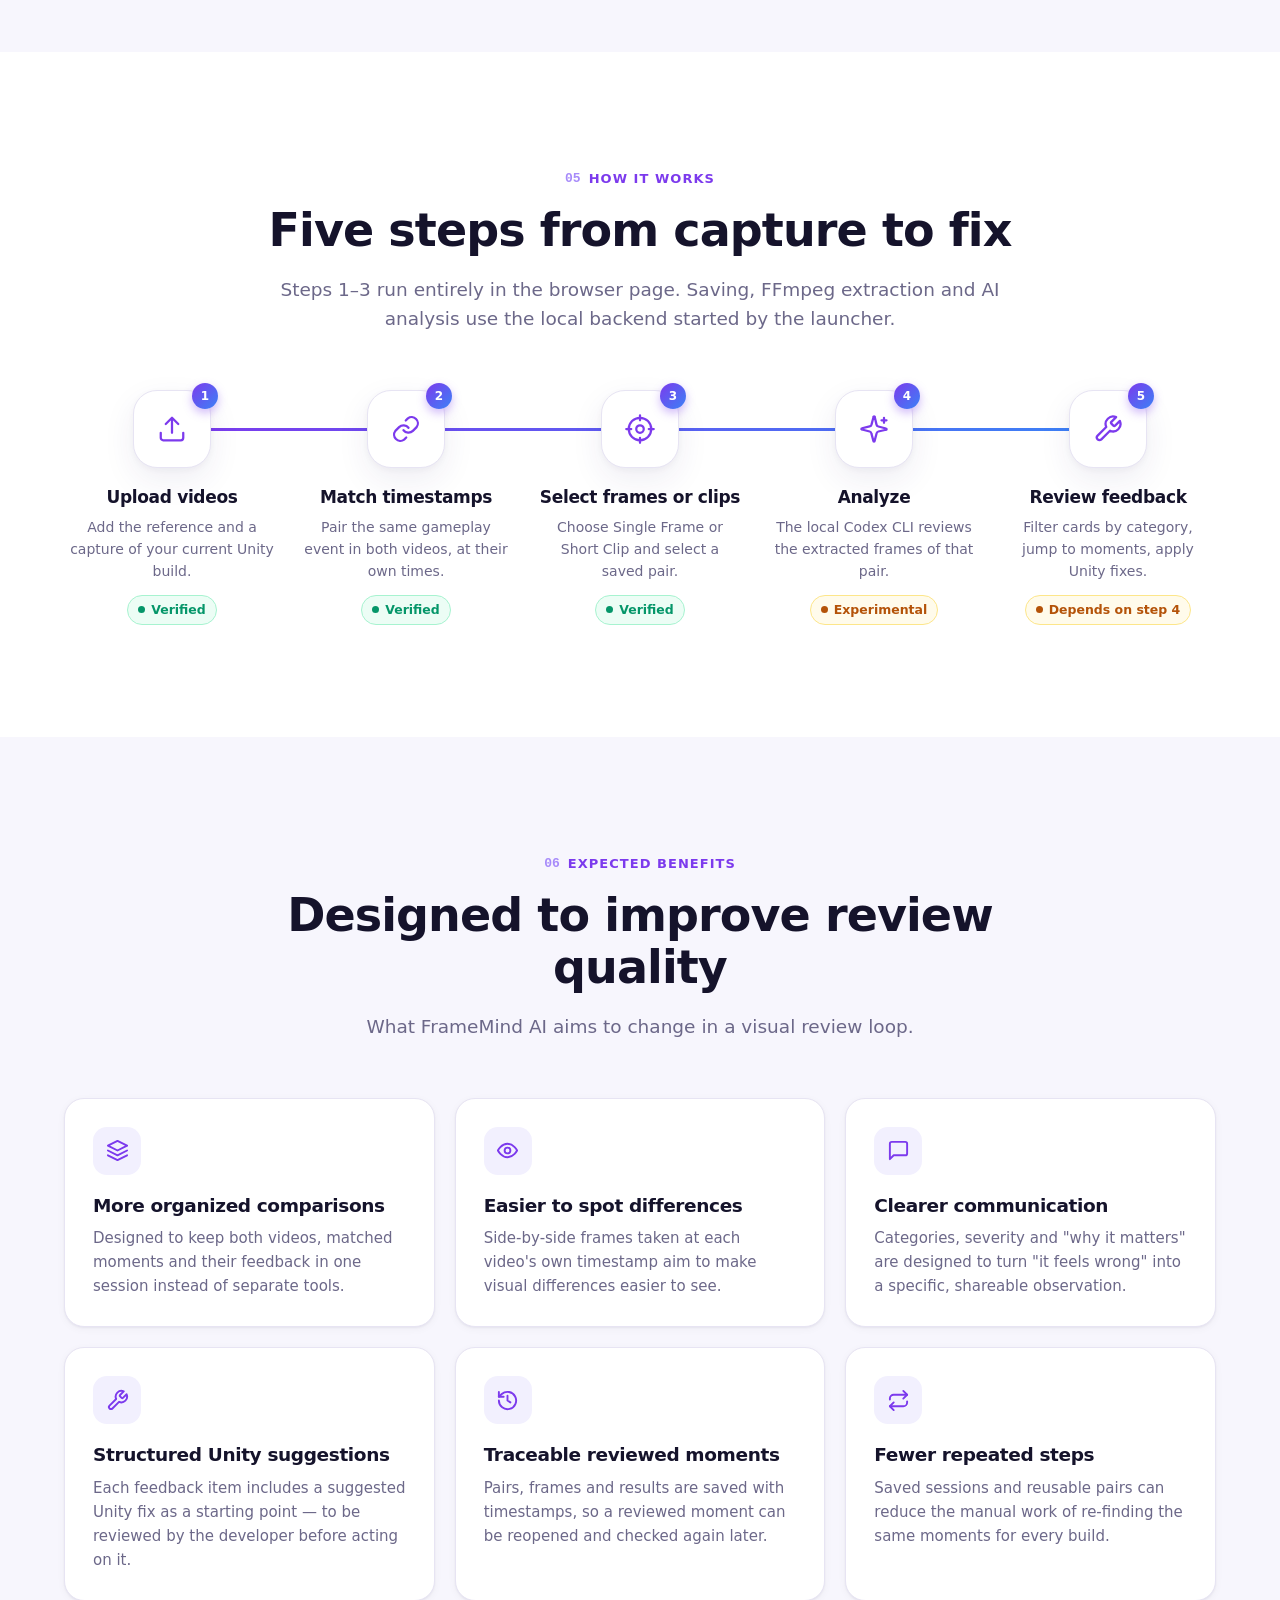
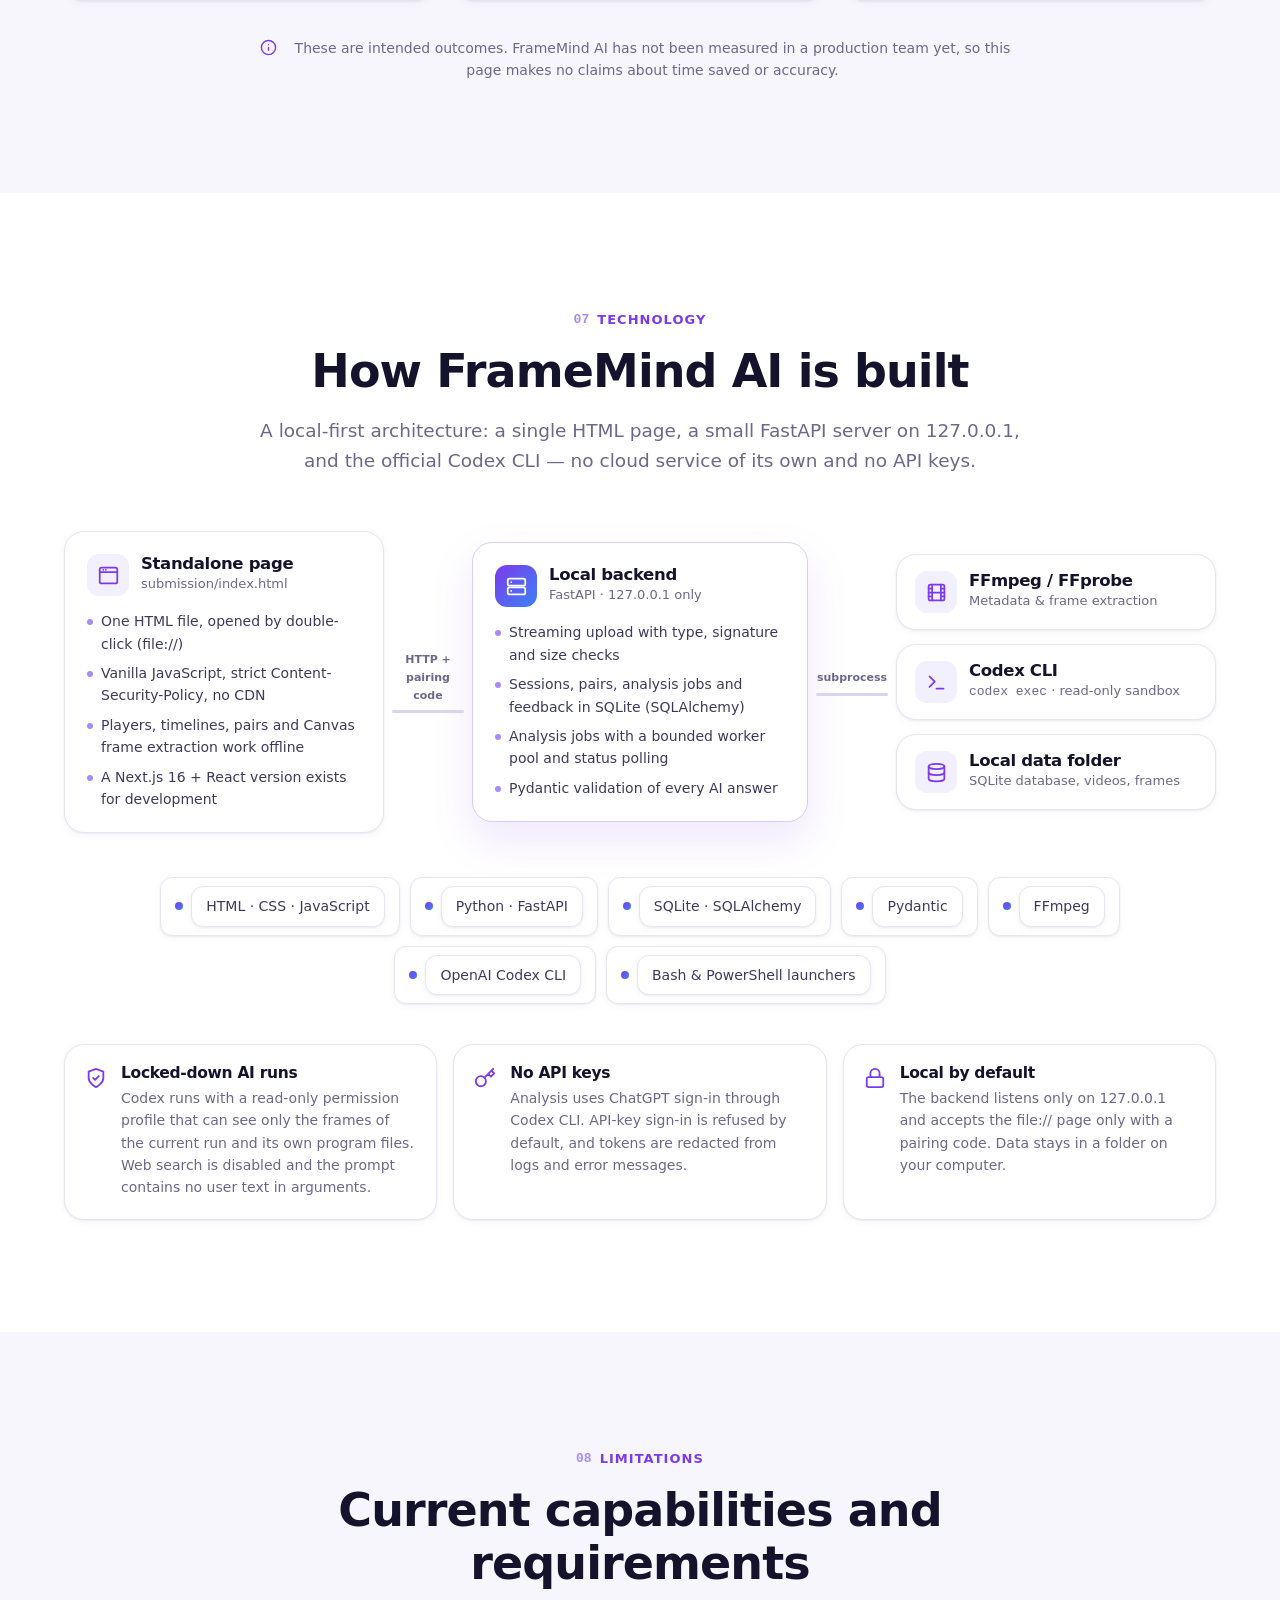
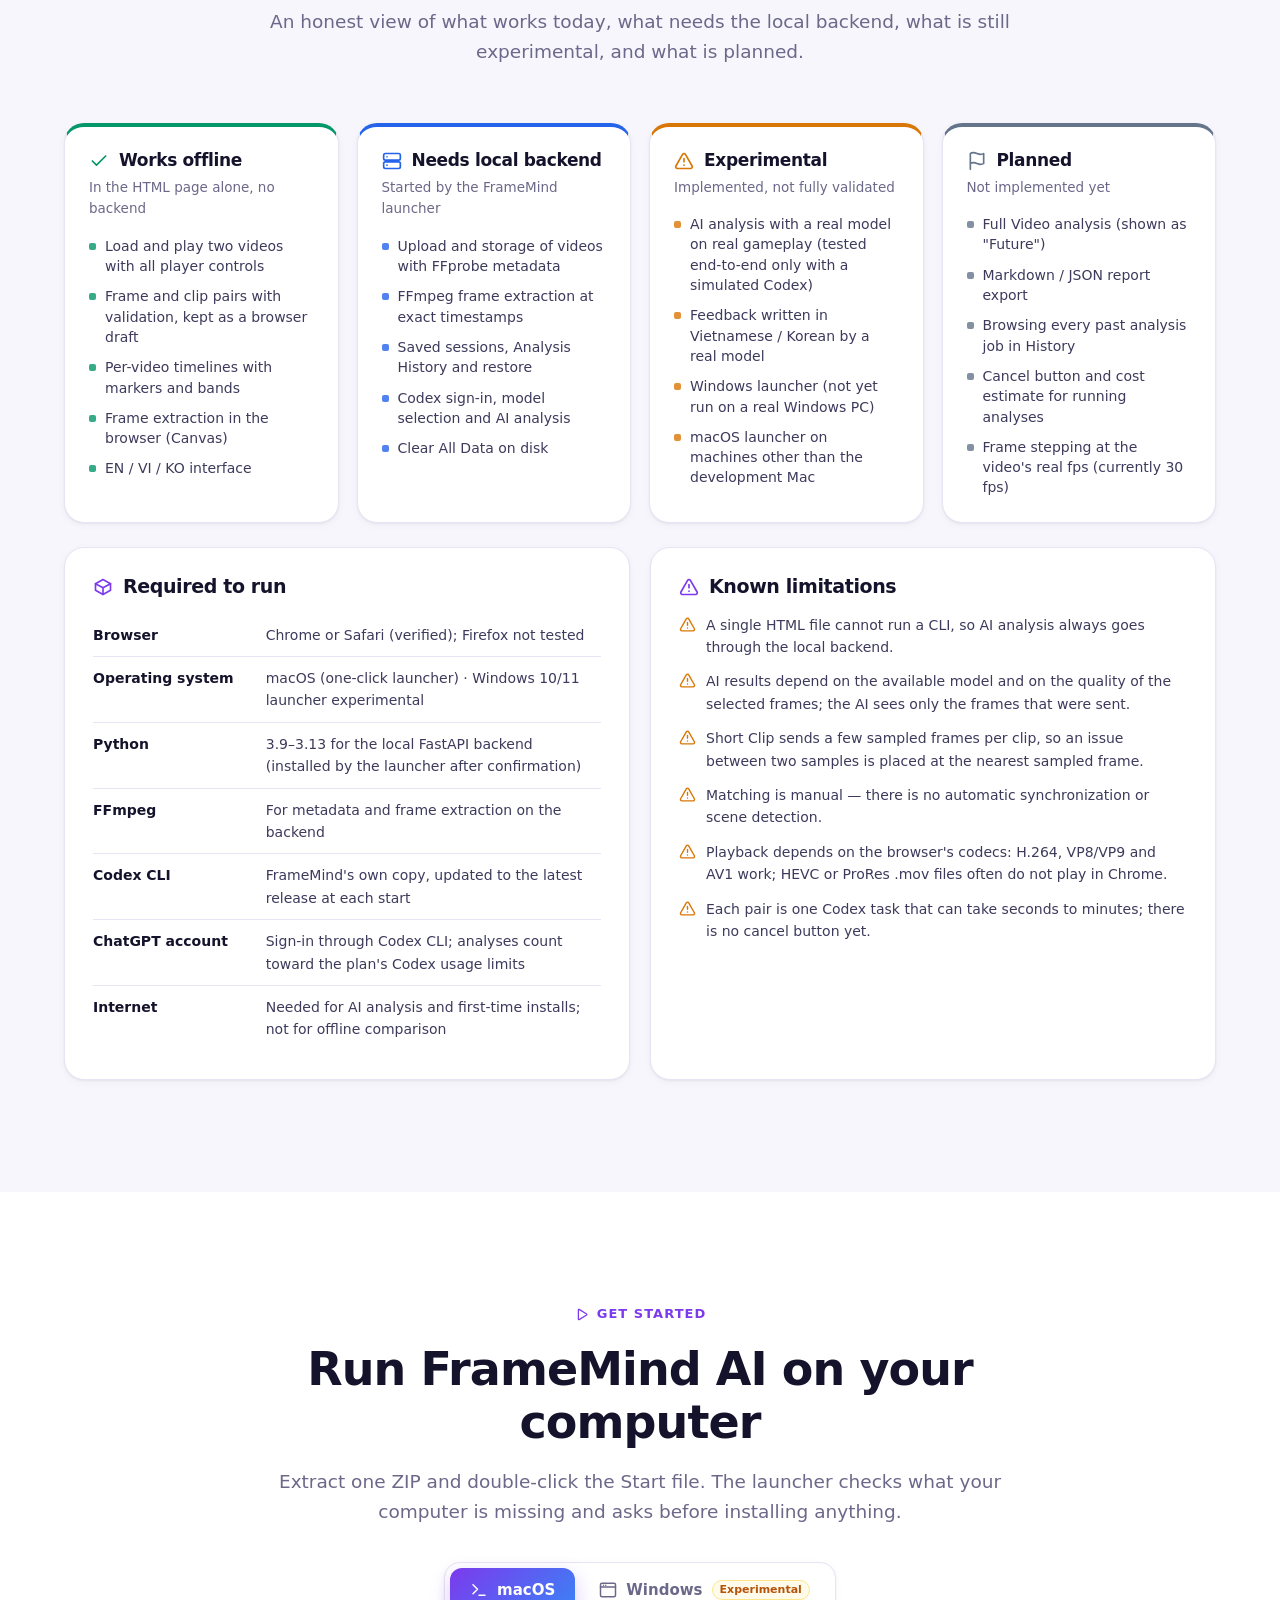
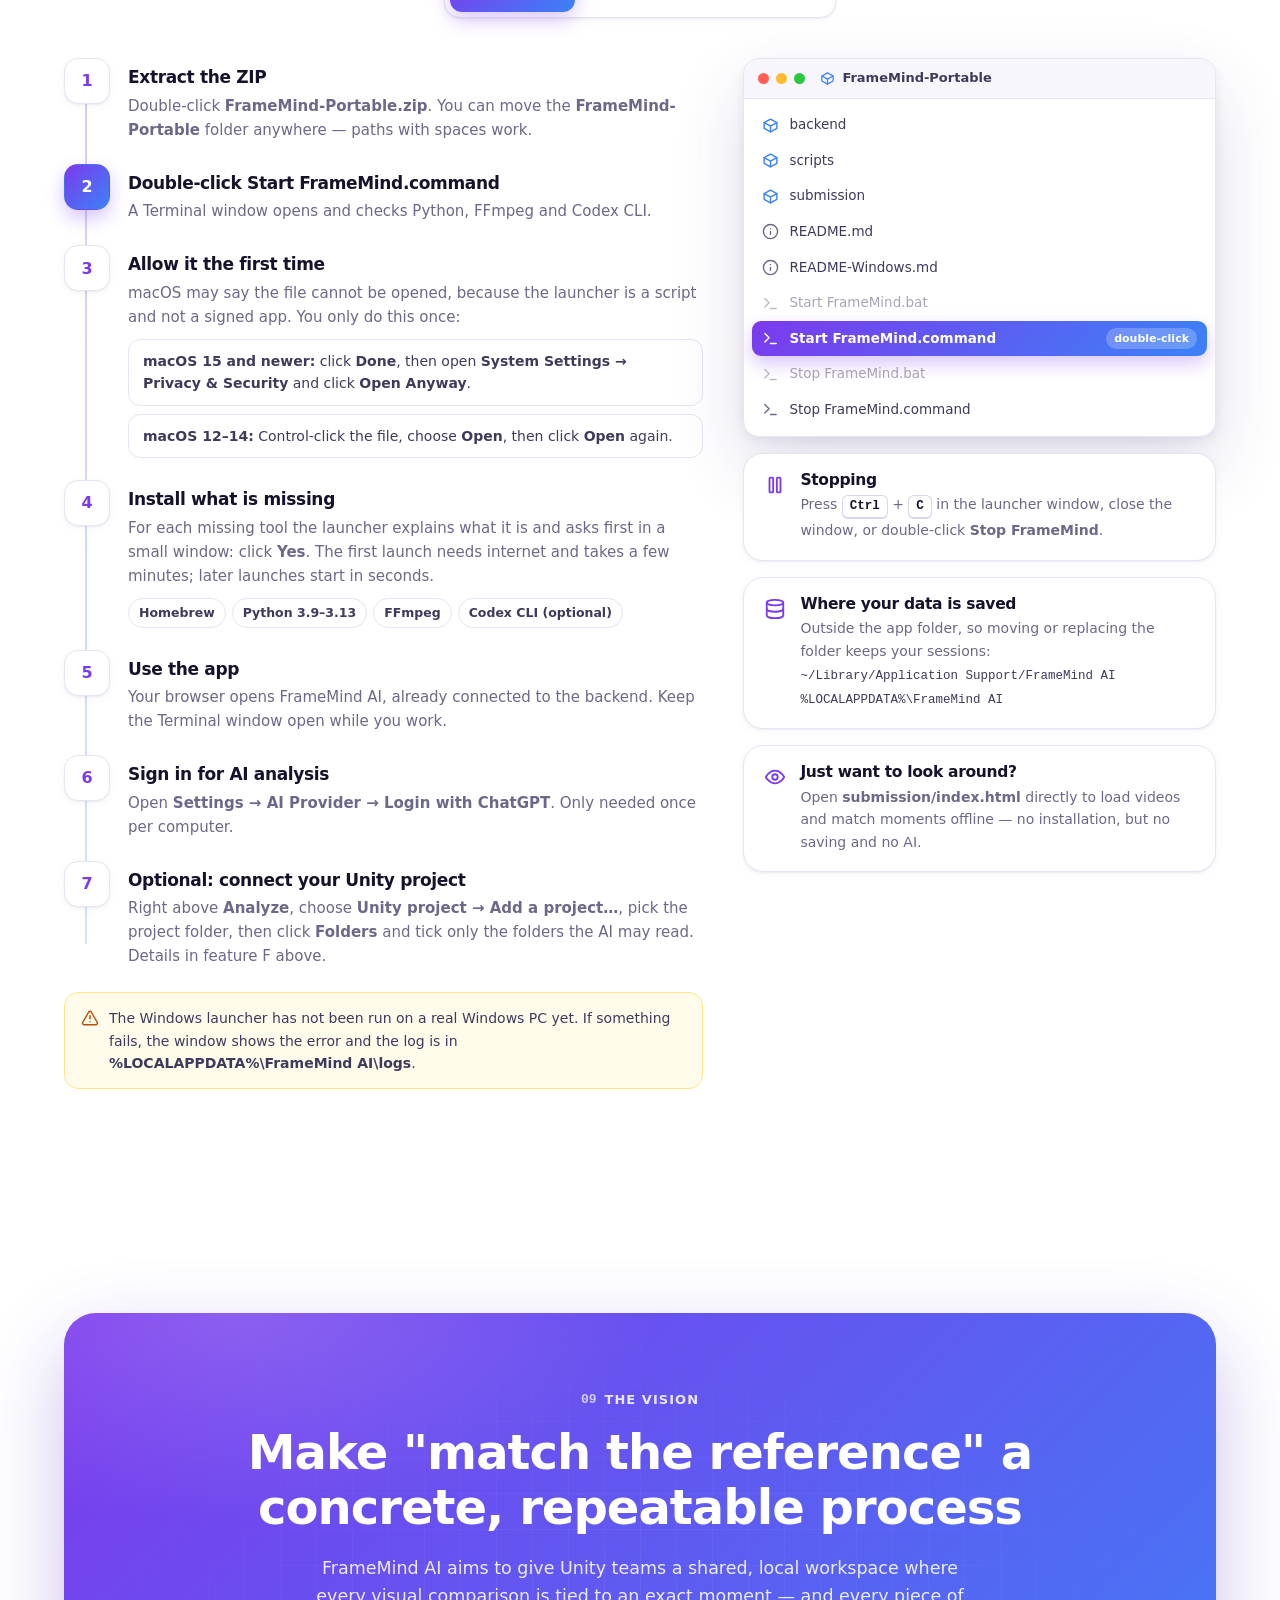
==== commit 58bbb5c9: "Docs: Unity project guide and 20-issue limit - service-intro.html: new feature F "Let the AI read yo" ====
--- a/service-intro.html
+++ b/service-intro.html
@@ -1108,6 +1108,7 @@
           <li><span class="ck"><svg class="ic"><use href="#i-check"/></svg></span>Each issue: title, severity (Critical / Major / Minor / Suggestion), confidence, observation, why it matters, how to improve, and a suggested Unity fix</li>
           <li><span class="ck"><svg class="ic"><use href="#i-check"/></svg></span>Reference and current timestamps plus evidence frames; clicking feedback seeks both videos</li>
           <li><span class="ck"><svg class="ic"><use href="#i-check"/></svg></span>Codex model chosen in Settings → AI Provider; Login with ChatGPT and Logout from the app</li>
+          <li><span class="ck"><svg class="ic"><use href="#i-check"/></svg></span>Up to 20 issues per pair, most severe first</li>
         </ul>
         <div class="f-note warn"><svg class="ic"><use href="#i-alert"/></svg><span><b>Experimental.</b> The full pipeline is implemented and covered by automated tests using a simulated Codex CLI. Runs against a real model on real gameplay are still being validated, and the quality of real AI feedback has not been evaluated yet. The card shown here is an illustrative example, not real model output.</span></div>
       </div>
@@ -1136,10 +1137,52 @@
       </div>
     </div>
 
-    <!-- F: History -->
+    <!-- F: Unity project -->
     <div class="feature flip">
       <div class="f-text reveal from-right">
-        <span class="f-tag"><span class="f-letter">F</span><span class="eyebrow">Analysis history</span></span>
+        <span class="f-tag"><span class="f-letter">F</span><span class="eyebrow">Unity project (optional)</span></span>
+        <h3>Let the AI read your Unity project</h3>
+        <p>Each analysis can also read the Unity project the videos come from. The AI then points at the real file, GameObject, component and value to change, instead of a general tip.</p>
+        <ul class="f-list">
+          <li><span class="ck" style="font-size:12px; font-weight:700">1</span>Open <b>New Analysis</b>. Right above the <b>Analyze</b> button, open the <b>Unity project</b> list and choose <b>Add a project…</b></li>
+          <li><span class="ck" style="font-size:12px; font-weight:700">2</span>Click <b>Choose folder…</b> and pick the project folder, the one that contains <b>Assets</b> and <b>ProjectSettings</b>. You can also paste its path and click <b>Connect</b>.</li>
+          <li><span class="ck" style="font-size:12px; font-weight:700">3</span>Click <b>Folders</b>, tick only what this review needs (for example <b>Assets/Scenes</b> or your camera and VFX folders), then click <b>Save folders</b>.</li>
+          <li><span class="ck" style="font-size:12px; font-weight:700">4</span>Click <b>Analyze</b>. Next time, pick the same project from the list: its folders are remembered. Choose <b>None: videos only</b> to analyse without it.</li>
+        </ul>
+        <div class="f-note"><svg class="ic"><use href="#i-shield"/></svg><span><b>Read-only and limited.</b> The AI opens only the folders you tick. The rest of the project, Library and the rest of your Mac stay blocked, and nothing is ever changed. The files it reads are sent to OpenAI with the analysis, and an analysis takes longer (up to 10 minutes per pair).</span></div>
+        <div class="f-note"><svg class="ic"><use href="#i-info"/></svg><span>Scenes and prefabs are readable only with <b>Edit → Project Settings → Editor → Asset Serialization → Force Text</b>. Nothing ticked means the videos only, exactly as before.</span></div>
+        <div class="status-row"><span class="chip st-be"><span class="dot"></span>Needs local backend</span><span class="chip st-exp"><span class="dot"></span>macOS only</span></div>
+      </div>
+      <div class="f-visual reveal from-left">
+        <div class="app">
+          <div class="app-main">
+            <div class="a-card">
+              <div class="a-card-h"><h5><svg class="ic a-ref"><use href="#i-composition"/></svg>Unity project</h5><span class="a-badge b-ok"><span class="d" style="background:#34d399"></span>2 folders</span></div>
+              <div class="a-card-b">
+                <div class="app-input"><span>GameA · 2 folders</span><svg class="ic" style="width:12px;height:12px"><use href="#i-chevronDown"/></svg></div>
+                <p class="a-muted" style="font-size:11px; margin-top:8px">The AI reads 2 folders of this project.</p>
+                <div style="margin-top:8px; padding:6px 8px; border:1px solid var(--a-border); border-radius:9px">
+                  <div style="display:flex; align-items:center; gap:7px; padding:3px 0 3px 0px; font-size:11.5px"><svg class="ic" style="width:11px;height:11px"><use href="#i-chevronDown"/></svg><span style="width:13px; height:13px; border-radius:4px; display:inline-grid; place-items:center; border:1px solid var(--a-border); "></span><span style="font-family:ui-monospace,monospace">Assets</span></div>
+                  <div style="display:flex; align-items:center; gap:7px; padding:3px 0 3px 18px; font-size:11.5px"><span style="width:11px"></span><span style="width:13px; height:13px; border-radius:4px; display:inline-grid; place-items:center; border:1px solid var(--a-border); background:#7c3aed; border-color:#7c3aed;"><svg class="ic" style="width:10px;height:10px;color:#fff"><use href="#i-check"/></svg></span><span style="font-family:ui-monospace,monospace">Scenes</span></div>
+                  <div style="display:flex; align-items:center; gap:7px; padding:3px 0 3px 18px; font-size:11.5px"><svg class="ic" style="width:11px;height:11px"><use href="#i-chevronRight"/></svg><span style="width:13px; height:13px; border-radius:4px; display:inline-grid; place-items:center; border:1px solid var(--a-border); "></span><span style="font-family:ui-monospace,monospace">Scripts</span></div>
+                  <div style="display:flex; align-items:center; gap:7px; padding:3px 0 3px 18px; font-size:11.5px"><svg class="ic" style="width:11px;height:11px"><use href="#i-chevronRight"/></svg><span style="width:13px; height:13px; border-radius:4px; display:inline-grid; place-items:center; border:1px solid var(--a-border); background:#7c3aed; border-color:#7c3aed;"><svg class="ic" style="width:10px;height:10px;color:#fff"><use href="#i-check"/></svg></span><span style="font-family:ui-monospace,monospace">VFX</span></div>
+                  <div style="display:flex; align-items:center; gap:7px; padding:3px 0 3px 0px; font-size:11.5px"><svg class="ic" style="width:11px;height:11px"><use href="#i-chevronRight"/></svg><span style="width:13px; height:13px; border-radius:4px; display:inline-grid; place-items:center; border:1px solid var(--a-border); "></span><span style="font-family:ui-monospace,monospace">ProjectSettings</span></div>
+                  <div style="display:flex; align-items:center; gap:7px; padding:3px 0 3px 0px; font-size:11.5px"><svg class="ic" style="width:11px;height:11px"><use href="#i-chevronRight"/></svg><span style="width:13px; height:13px; border-radius:4px; display:inline-grid; place-items:center; border:1px solid var(--a-border); "></span><span style="font-family:ui-monospace,monospace">Packages</span></div>
+                </div>
+                <div style="display:flex; align-items:center; justify-content:space-between; margin-top:10px"><span class="a-muted" style="font-size:11px">2 folders chosen</span><button class="a-btn primary" disabled title="Example only"><svg class="ic"><use href="#i-check"/></svg>Save folders</button></div>
+              </div>
+            </div>
+            <div style="display:flex; justify-content:flex-end"><button class="a-btn primary" disabled title="Example only"><svg class="ic"><use href="#i-sparkles"/></svg>Analyze Selected Frames</button></div>
+            <p class="a-muted" style="font-size:10.5px">Example project for illustration.</p>
+          </div>
+        </div>
+      </div>
+    </div>
+
+    <!-- G: History -->
+    <div class="feature">
+      <div class="f-text reveal from-left">
+        <span class="f-tag"><span class="f-letter">G</span><span class="eyebrow">Analysis history</span></span>
         <h3>Every comparison saved as a session</h3>
         <p>With the local backend running, videos, metadata, pairs, extracted frames and AI results are stored on your computer in SQLite and the FrameMind data folder. Reopening a session restores all of it.</p>
         <ul class="f-list">
@@ -1149,7 +1192,7 @@
         </ul>
         <div class="status-row"><span class="chip st-be"><span class="dot"></span>Needs local backend</span><span class="chip st-plan"><span class="dot"></span>Planned: full job history &amp; Markdown/JSON export</span></div>
       </div>
-      <div class="f-visual reveal from-left">
+      <div class="f-visual reveal from-right">
         <div class="app">
           <div class="app-main">
             <div class="app-h"><div><h4>Analysis History</h4><p>Every comparison you have run, with its videos, date and status.</p></div></div>
@@ -1165,10 +1208,10 @@
       </div>
     </div>
 
-    <!-- G: Multilingual -->
-    <div class="feature">
-      <div class="f-text reveal from-left">
-        <span class="f-tag"><span class="f-letter">G</span><span class="eyebrow">Multilingual interface</span></span>
+    <!-- H: Multilingual -->
+    <div class="feature flip">
+      <div class="f-text reveal from-right">
+        <span class="f-tag"><span class="f-letter">H</span><span class="eyebrow">Multilingual interface</span></span>
         <h3>English, Tiếng Việt and 한국어</h3>
         <p>The whole interface switches between English, Vietnamese and Korean, and the choice is remembered. Analyze also asks the AI to write its feedback in the current UI language; switching language later never re-runs an analysis.</p>
         <ul class="f-list">
@@ -1178,7 +1221,7 @@
         </ul>
         <div class="status-row"><span class="chip st-ok"><span class="dot"></span>UI: verified</span><span class="chip st-exp"><span class="dot"></span>AI output language: experimental</span></div>
       </div>
-      <div class="f-visual reveal from-right">
+      <div class="f-visual reveal from-left">
         <div class="app" id="demoG">
           <div class="app-bar"><i></i><i></i><i></i><div class="url"><svg class="ic"><use href="#i-globe"/></svg><span data-i18n="lang">Language</span></div></div>
           <div class="app-body" style="grid-template-columns:170px 1fr">
@@ -1354,6 +1397,7 @@
             <div class="tools"><span class="chip">Homebrew</span><span class="chip">Python 3.9–3.13</span><span class="chip">FFmpeg</span><span class="chip">Codex CLI (optional)</span></div></li>
           <li><h4>Use the app</h4><p>Your browser opens FrameMind AI, already connected to the backend. Keep the Terminal window open while you work.</p></li>
           <li><h4>Sign in for AI analysis</h4><p>Open <b>Settings → AI Provider → Login with ChatGPT</b>. Only needed once per computer.</p></li>
+          <li><h4>Optional: connect your Unity project</h4><p>Right above <b>Analyze</b>, choose <b>Unity project → Add a project…</b>, pick the project folder, then click <b>Folders</b> and tick only the folders the AI may read. Details in feature F above.</p></li>
         </ol>
         <ol class="run-steps" role="tabpanel" id="panel-win" aria-labelledby="tab-win" hidden>
           <li><h4>Extract the ZIP</h4><p>Right-click <b>FrameMind-Portable.zip</b> and choose <b>Extract All…</b>. Running it from inside the ZIP does not work.</p></li>
@@ -1519,6 +1563,7 @@
 "Each issue: title, severity (Critical / Major / Minor / Suggestion), confidence, observation, why it matters, how to improve, and a suggested Unity fix": "Mỗi vấn đề gồm: tiêu đề, mức độ (Critical / Major / Minor / Suggestion), độ tin cậy, quan sát, vì sao quan trọng, cách cải thiện và gợi ý sửa trong Unity",
 "Reference and current timestamps plus evidence frames; clicking feedback seeks both videos": "Mốc thời gian tham chiếu và hiện tại kèm frame bằng chứng; bấm vào phản hồi sẽ tua cả hai video",
 "Codex model chosen in Settings → AI Provider; Login with ChatGPT and Logout from the app": "Chọn model Codex trong Settings → AI Provider; đăng nhập ChatGPT và đăng xuất ngay trong ứng dụng",
+"Up to 20 issues per pair, most severe first": "Tối đa 20 vấn đề mỗi cặp, xếp từ nặng đến nhẹ",
 "<b>Experimental.<\/b> The full pipeline is implemented and covered by automated tests using a simulated Codex CLI. Runs against a real model on real gameplay are still being validated, and the quality of real AI feedback has not been evaluated yet. The card shown here is an illustrative example, not real model output.": "<b>Thử nghiệm.<\/b> Toàn bộ luồng xử lý đã được xây dựng và có test tự động với một Codex CLI giả lập. Việc chạy với model thật trên gameplay thật vẫn đang được kiểm chứng, và chất lượng phản hồi AI thật chưa được đánh giá. Thẻ hiển thị ở đây là ví dụ minh họa, không phải kết quả thật của model.",
 "Filter by category and open a card to see its Unity fix.": "Lọc theo hạng mục và mở một thẻ để xem cách sửa trong Unity.",
 "Analysis history": "Lịch sử phân tích",
@@ -1664,6 +1709,18 @@
 "Use the app": "Sử dụng ứng dụng",
 "Your browser opens FrameMind AI, already connected to the backend. Keep the Terminal window open while you work.": "Trình duyệt mở FrameMind AI, đã kết nối sẵn với backend. Giữ cửa sổ Terminal mở trong lúc làm việc.",
 "Sign in for AI analysis": "Đăng nhập để phân tích AI",
+"Unity project (optional)": "Unity project (tuỳ chọn)",
+"Let the AI read your Unity project": "Cho AI đọc Unity project của bạn",
+"Each analysis can also read the Unity project the videos come from. The AI then points at the real file, GameObject, component and value to change, instead of a general tip.": "Mỗi lần phân tích có thể đọc thêm Unity project mà video được quay từ đó. AI sẽ chỉ ra đúng file, GameObject, component và giá trị cần sửa, thay vì lời khuyên chung chung.",
+"Open <b>New Analysis<\/b>. Right above the <b>Analyze<\/b> button, open the <b>Unity project<\/b> list and choose <b>Add a project…<\/b>": "Mở <b>New Analysis<\/b>. Ngay trên nút <b>Analyze<\/b>, mở danh sách <b>Unity project<\/b> và chọn <b>Thêm project…<\/b>",
+"Click <b>Choose folder…<\/b> and pick the project folder, the one that contains <b>Assets<\/b> and <b>ProjectSettings<\/b>. You can also paste its path and click <b>Connect<\/b>.": "Bấm <b>Chọn thư mục…<\/b> và chọn thư mục project, tức thư mục chứa <b>Assets<\/b> và <b>ProjectSettings<\/b>. Cũng có thể dán đường dẫn rồi bấm <b>Kết nối<\/b>.",
+"Click <b>Folders<\/b>, tick only what this review needs (for example <b>Assets/Scenes<\/b> or your camera and VFX folders), then click <b>Save folders<\/b>.": "Bấm <b>Thư mục<\/b>, chỉ tick những gì lần review này cần (ví dụ <b>Assets/Scenes<\/b> hoặc thư mục camera, VFX), rồi bấm <b>Lưu thư mục<\/b>.",
+"Click <b>Analyze<\/b>. Next time, pick the same project from the list: its folders are remembered. Choose <b>None: videos only<\/b> to analyse without it.": "Bấm <b>Analyze<\/b>. Lần sau chỉ cần chọn lại project trong danh sách: các thư mục đã tick vẫn được nhớ. Chọn <b>Không dùng: chỉ video<\/b> để phân tích không cần project.",
+"<b>Read-only and limited.<\/b> The AI opens only the folders you tick. The rest of the project, Library and the rest of your Mac stay blocked, and nothing is ever changed. The files it reads are sent to OpenAI with the analysis, and an analysis takes longer (up to 10 minutes per pair).": "<b>Chỉ đọc và có giới hạn.<\/b> AI chỉ mở các thư mục bạn tick. Phần còn lại của project, Library và phần còn lại của máy Mac đều bị chặn, và không có gì bị thay đổi. Các file AI đọc được gửi lên OpenAI cùng lượt phân tích, và mỗi lượt sẽ lâu hơn (tối đa 10 phút mỗi cặp).",
+"Scenes and prefabs are readable only with <b>Edit → Project Settings → Editor → Asset Serialization → Force Text<\/b>. Nothing ticked means the videos only, exactly as before.": "Scene và prefab chỉ đọc được khi đặt <b>Edit → Project Settings → Editor → Asset Serialization → Force Text<\/b>. Không tick thư mục nào thì chỉ dùng video, giống hệt trước đây.",
+"macOS only": "Chỉ macOS",
+"Optional: connect your Unity project": "Tuỳ chọn: kết nối Unity project",
+"Right above <b>Analyze<\/b>, choose <b>Unity project → Add a project…<\/b>, pick the project folder, then click <b>Folders<\/b> and tick only the folders the AI may read. Details in feature F above.": "Ngay trên nút <b>Analyze<\/b>, chọn <b>Unity project → Thêm project…<\/b>, chọn thư mục project, rồi bấm <b>Thư mục<\/b> và chỉ tick những thư mục AI được đọc. Chi tiết ở tính năng F phía trên.",
 "Open <b>Settings → AI Provider → Login with ChatGPT<\/b>. Only needed once per computer.": "Mở <b>Settings → AI Provider → Login with ChatGPT<\/b>. Mỗi máy chỉ cần làm một lần.",
 "Right-click <b>FrameMind-Portable.zip<\/b> and choose <b>Extract All…<\/b>. Running it from inside the ZIP does not work.": "Chuột phải vào <b>FrameMind-Portable.zip<\/b> và chọn <b>Extract All…<\/b>. Chạy trực tiếp bên trong file ZIP sẽ không được.",
 "Double-click Start FrameMind.bat": "Double-click Start FrameMind.bat",
@@ -1778,6 +1835,7 @@
 "Each issue: title, severity (Critical / Major / Minor / Suggestion), confidence, observation, why it matters, how to improve, and a suggested Unity fix": "각 이슈: 제목, 심각도(Critical / Major / Minor / Suggestion), 신뢰도, 관찰, 중요한 이유, 개선 방법, Unity 수정 제안",
 "Reference and current timestamps plus evidence frames; clicking feedback seeks both videos": "레퍼런스·현재 타임스탬프와 근거 프레임 제공, 피드백을 클릭하면 두 영상이 이동",
 "Codex model chosen in Settings → AI Provider; Login with ChatGPT and Logout from the app": "Settings → AI Provider에서 Codex 모델 선택, 앱에서 ChatGPT 로그인과 로그아웃",
+"Up to 20 issues per pair, most severe first": "페어당 최대 20개 이슈, 심각한 순서",
 "<b>Experimental.<\/b> The full pipeline is implemented and covered by automated tests using a simulated Codex CLI. Runs against a real model on real gameplay are still being validated, and the quality of real AI feedback has not been evaluated yet. The card shown here is an illustrative example, not real model output.": "<b>실험적 기능.<\/b> 전체 파이프라인은 구현되어 있으며 시뮬레이션된 Codex CLI로 자동 테스트를 거쳤습니다. 실제 게임플레이에 실제 모델을 사용한 실행은 아직 검증 중이며, 실제 AI 피드백의 품질은 아직 평가되지 않았습니다. 여기 표시된 카드는 실제 모델 출력이 아닌 예시입니다.",
 "Filter by category and open a card to see its Unity fix.": "카테고리로 필터링하고 카드를 열어 Unity 수정 방법을 확인하세요.",
 "Analysis history": "분석 기록",
@@ -1923,6 +1981,18 @@
 "Use the app": "앱 사용",
 "Your browser opens FrameMind AI, already connected to the backend. Keep the Terminal window open while you work.": "브라우저에서 백엔드에 이미 연결된 FrameMind AI가 열립니다. 작업하는 동안 터미널 창을 열어 두세요.",
 "Sign in for AI analysis": "AI 분석을 위한 로그인",
+"Unity project (optional)": "Unity 프로젝트 (선택 사항)",
+"Let the AI read your Unity project": "AI가 Unity 프로젝트를 읽게 하기",
+"Each analysis can also read the Unity project the videos come from. The AI then points at the real file, GameObject, component and value to change, instead of a general tip.": "분석할 때 영상이 촬영된 Unity 프로젝트도 함께 읽을 수 있습니다. 그러면 AI가 일반적인 조언 대신 실제로 수정할 파일, GameObject, 컴포넌트와 값을 짚어 줍니다.",
+"Open <b>New Analysis<\/b>. Right above the <b>Analyze<\/b> button, open the <b>Unity project<\/b> list and choose <b>Add a project…<\/b>": "<b>New Analysis<\/b>를 엽니다. <b>Analyze<\/b> 버튼 바로 위의 <b>Unity 프로젝트<\/b> 목록을 열고 <b>프로젝트 추가…<\/b>를 선택합니다",
+"Click <b>Choose folder…<\/b> and pick the project folder, the one that contains <b>Assets<\/b> and <b>ProjectSettings<\/b>. You can also paste its path and click <b>Connect<\/b>.": "<b>폴더 선택…<\/b>을 누르고 <b>Assets<\/b>와 <b>ProjectSettings<\/b>가 있는 프로젝트 폴더를 고릅니다. 경로를 붙여넣고 <b>연결<\/b>을 눌러도 됩니다.",
+"Click <b>Folders<\/b>, tick only what this review needs (for example <b>Assets/Scenes<\/b> or your camera and VFX folders), then click <b>Save folders<\/b>.": "<b>폴더<\/b>를 누르고 이번 리뷰에 필요한 것만 선택한 뒤(예: <b>Assets/Scenes<\/b>, 카메라·VFX 폴더) <b>폴더 저장<\/b>을 누릅니다.",
+"Click <b>Analyze<\/b>. Next time, pick the same project from the list: its folders are remembered. Choose <b>None: videos only<\/b> to analyse without it.": "<b>Analyze<\/b>를 누릅니다. 다음에는 목록에서 같은 프로젝트를 고르기만 하면 선택한 폴더가 그대로 기억되어 있습니다. 프로젝트 없이 분석하려면 <b>사용 안 함: 영상만<\/b>을 선택하세요.",
+"<b>Read-only and limited.<\/b> The AI opens only the folders you tick. The rest of the project, Library and the rest of your Mac stay blocked, and nothing is ever changed. The files it reads are sent to OpenAI with the analysis, and an analysis takes longer (up to 10 minutes per pair).": "<b>읽기 전용, 범위 제한.<\/b> AI는 선택한 폴더만 엽니다. 프로젝트의 나머지, Library와 Mac의 나머지는 차단되며 어떤 파일도 변경되지 않습니다. AI가 읽은 파일은 분석과 함께 OpenAI로 전송되며, 분석 시간이 더 걸립니다(페어당 최대 10분).",
+"Scenes and prefabs are readable only with <b>Edit → Project Settings → Editor → Asset Serialization → Force Text<\/b>. Nothing ticked means the videos only, exactly as before.": "씬과 프리팹은 <b>Edit → Project Settings → Editor → Asset Serialization → Force Text<\/b>일 때만 읽을 수 있습니다. 폴더를 선택하지 않으면 이전과 똑같이 영상만 사용합니다.",
+"macOS only": "macOS 전용",
+"Optional: connect your Unity project": "선택 사항: Unity 프로젝트 연결",
+"Right above <b>Analyze<\/b>, choose <b>Unity project → Add a project…<\/b>, pick the project folder, then click <b>Folders<\/b> and tick only the folders the AI may read. Details in feature F above.": "<b>Analyze<\/b> 바로 위에서 <b>Unity 프로젝트 → 프로젝트 추가…<\/b>를 선택하고 프로젝트 폴더를 고른 뒤, <b>폴더<\/b>를 눌러 AI가 읽을 폴더만 선택하세요. 자세한 내용은 위의 기능 F를 참고하세요.",
 "Open <b>Settings → AI Provider → Login with ChatGPT<\/b>. Only needed once per computer.": "<b>Settings → AI Provider → Login with ChatGPT<\/b>를 여세요. 컴퓨터마다 한 번만 하면 됩니다.",
 "Right-click <b>FrameMind-Portable.zip<\/b> and choose <b>Extract All…<\/b>. Running it from inside the ZIP does not work.": "<b>FrameMind-Portable.zip<\/b>을 마우스 오른쪽 버튼으로 클릭하고 <b>압축 풀기…<\/b>를 선택하세요. ZIP 안에서 바로 실행하면 동작하지 않습니다.",
 "Double-click Start FrameMind.bat": "Start FrameMind.bat 더블 클릭",
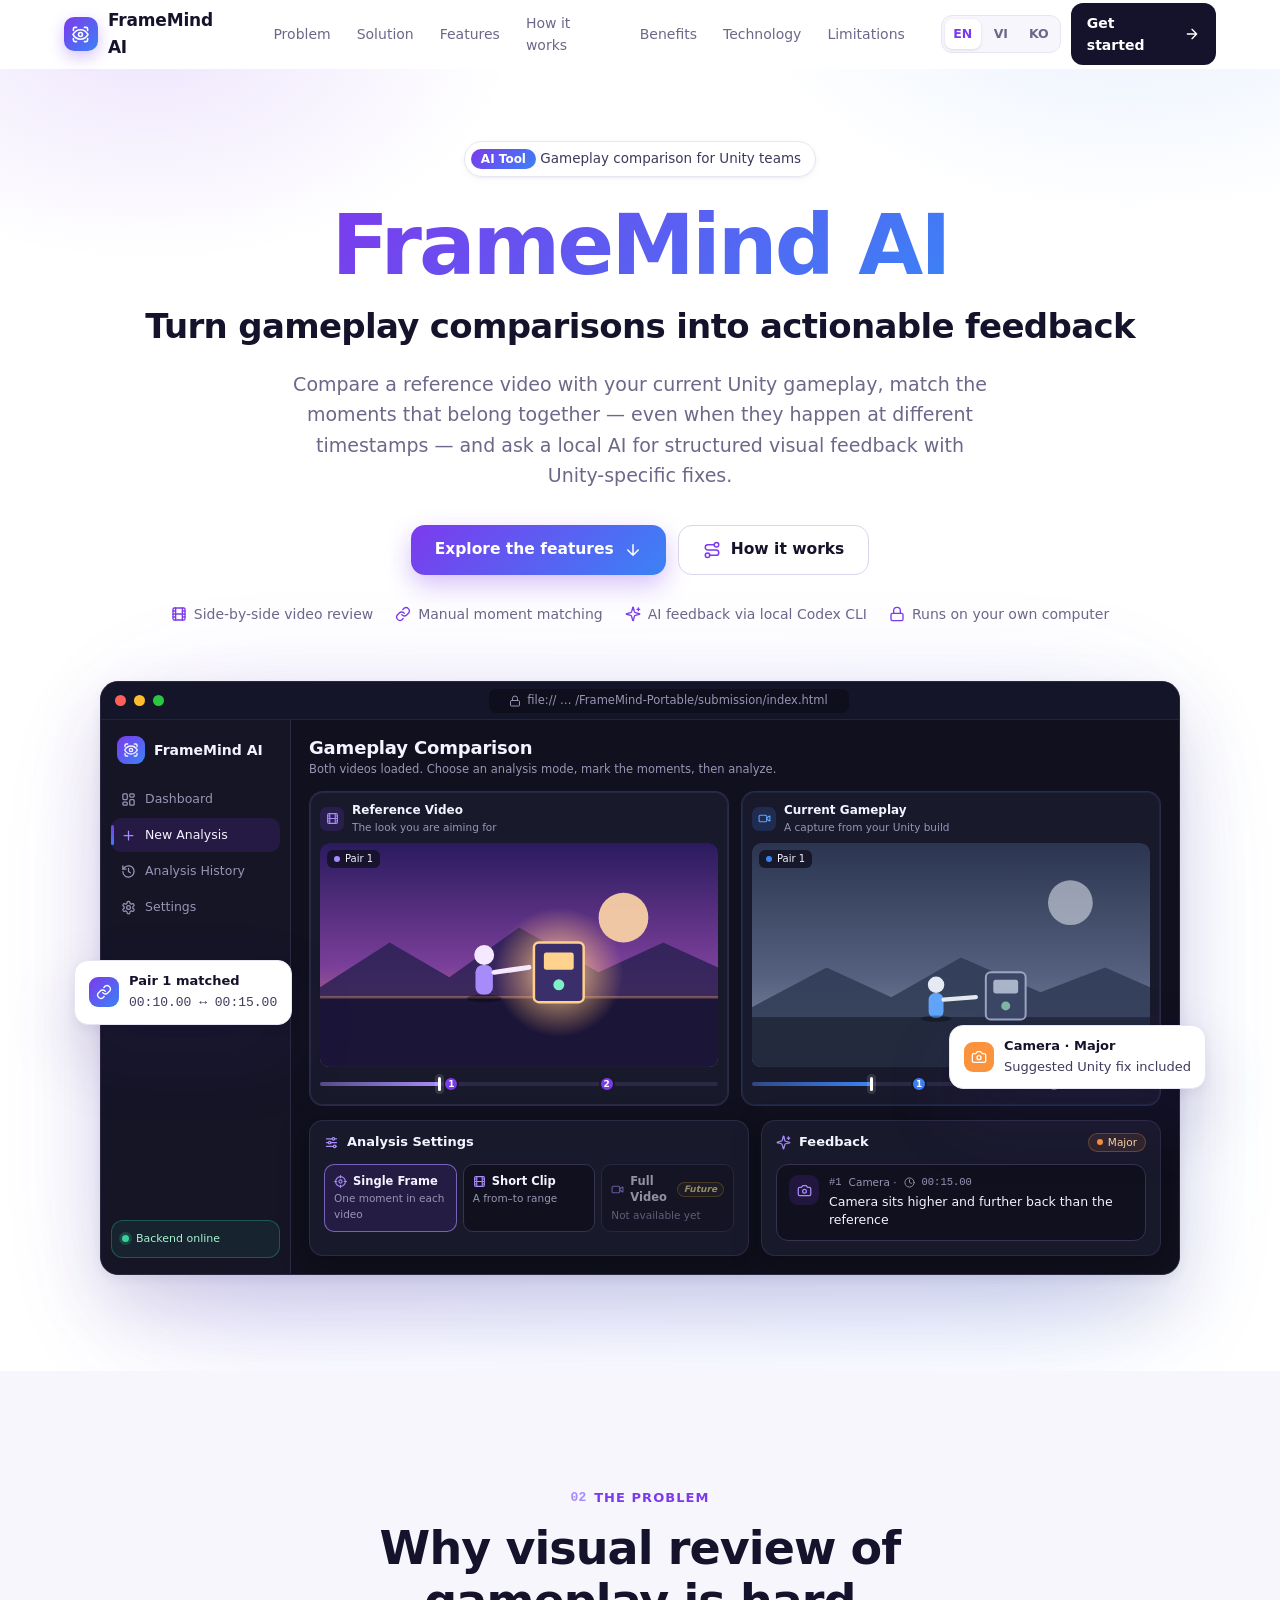
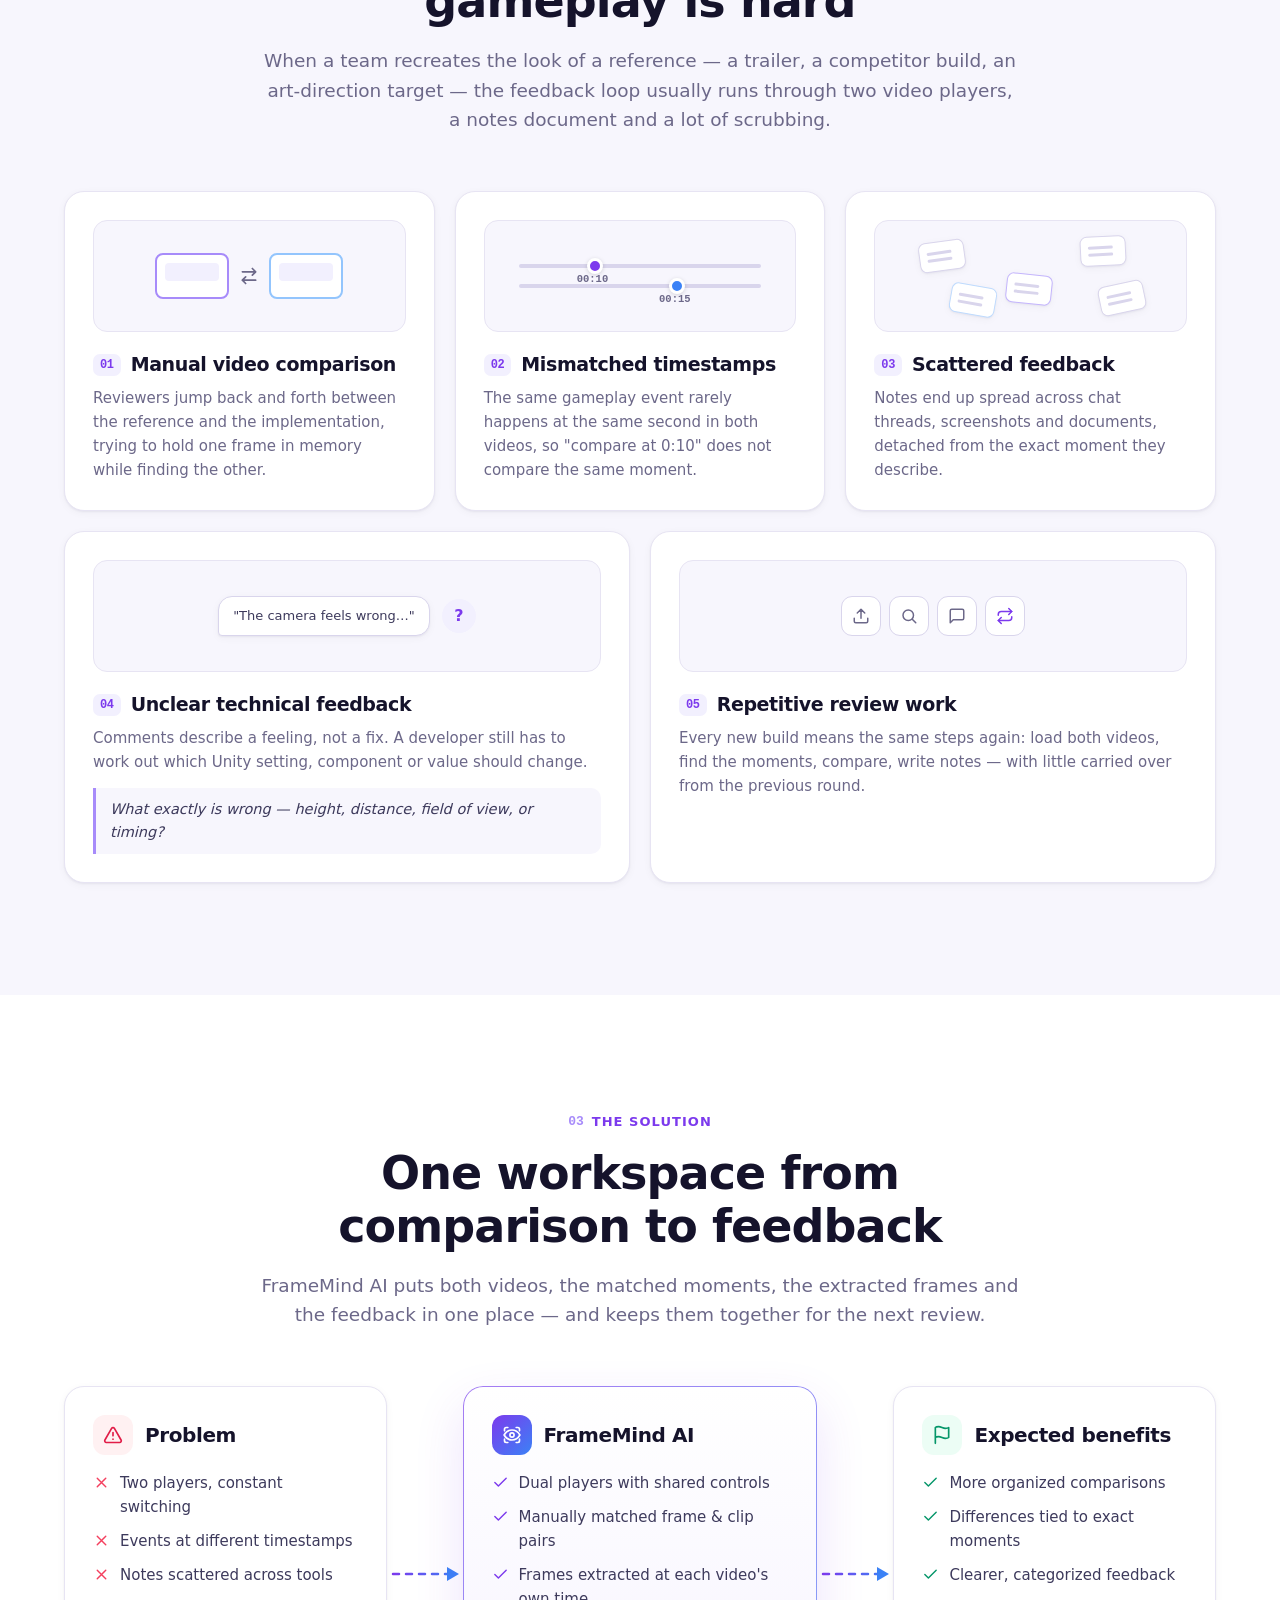
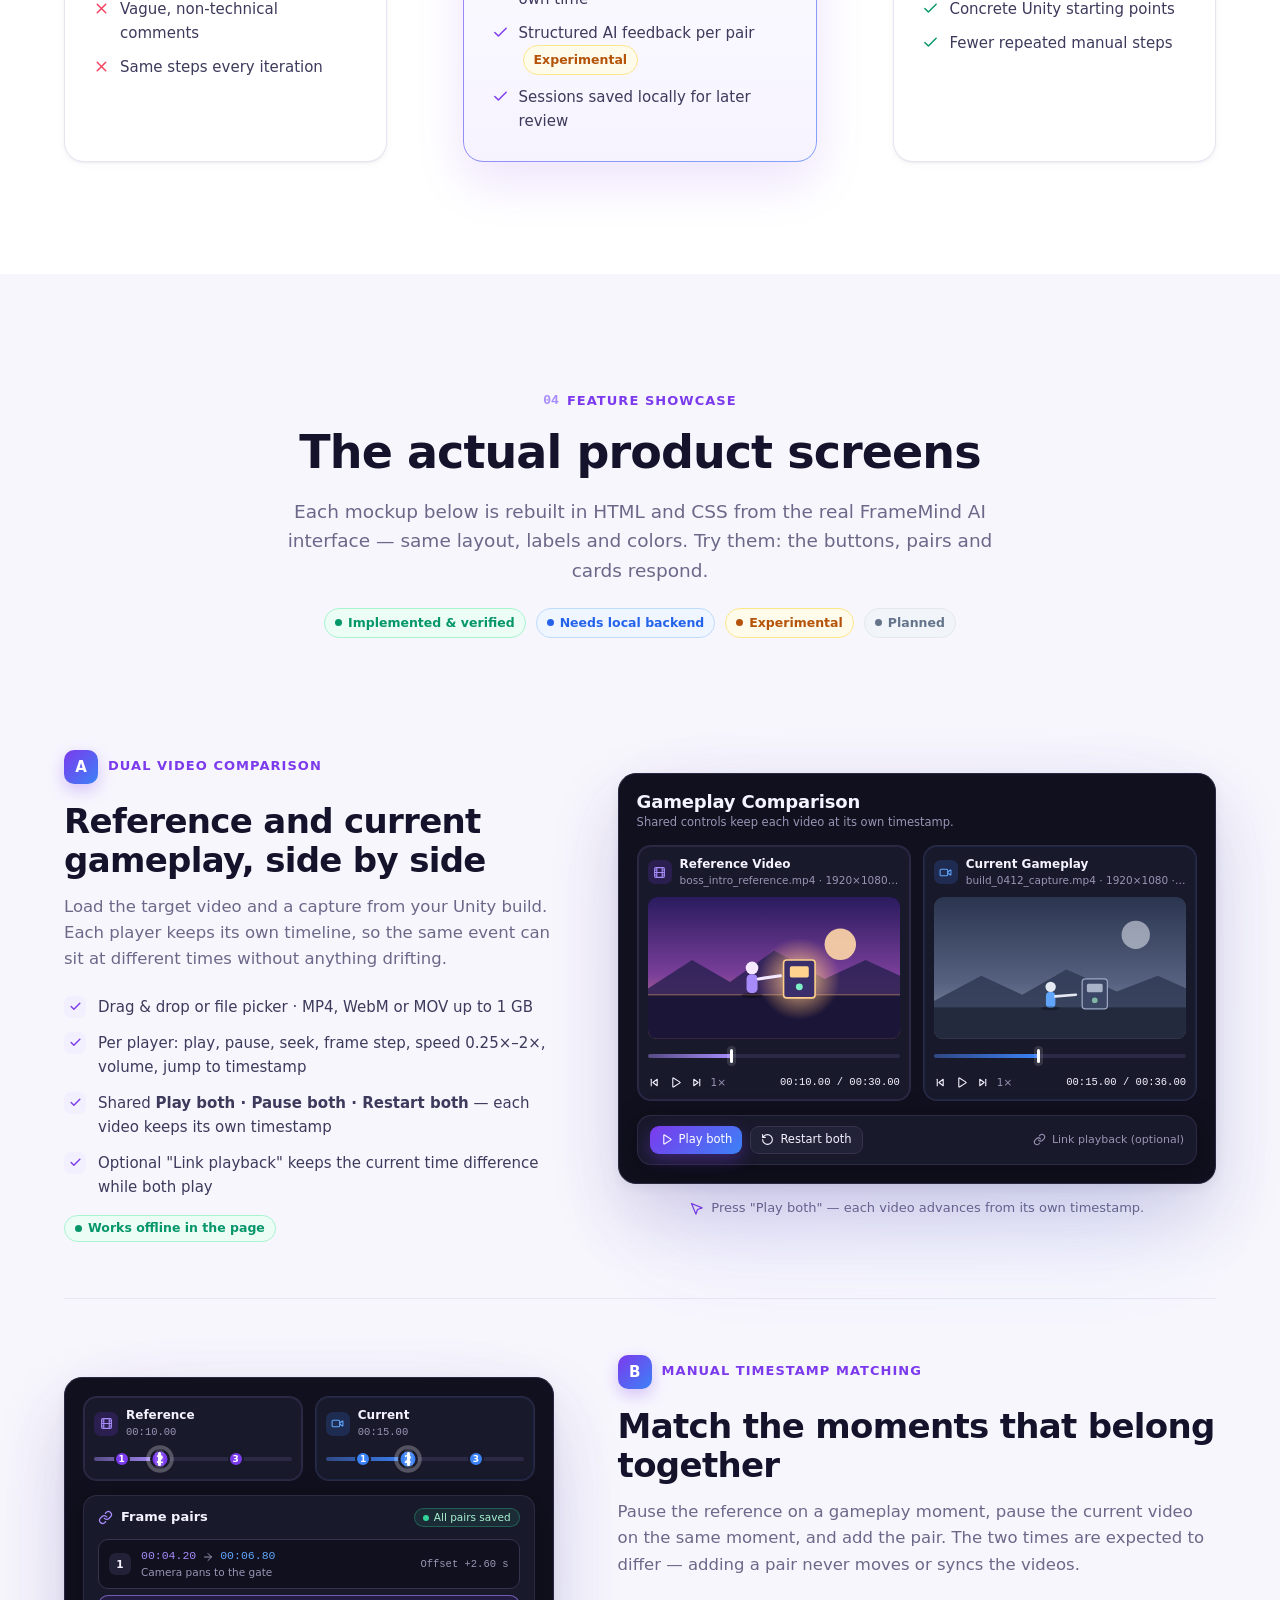
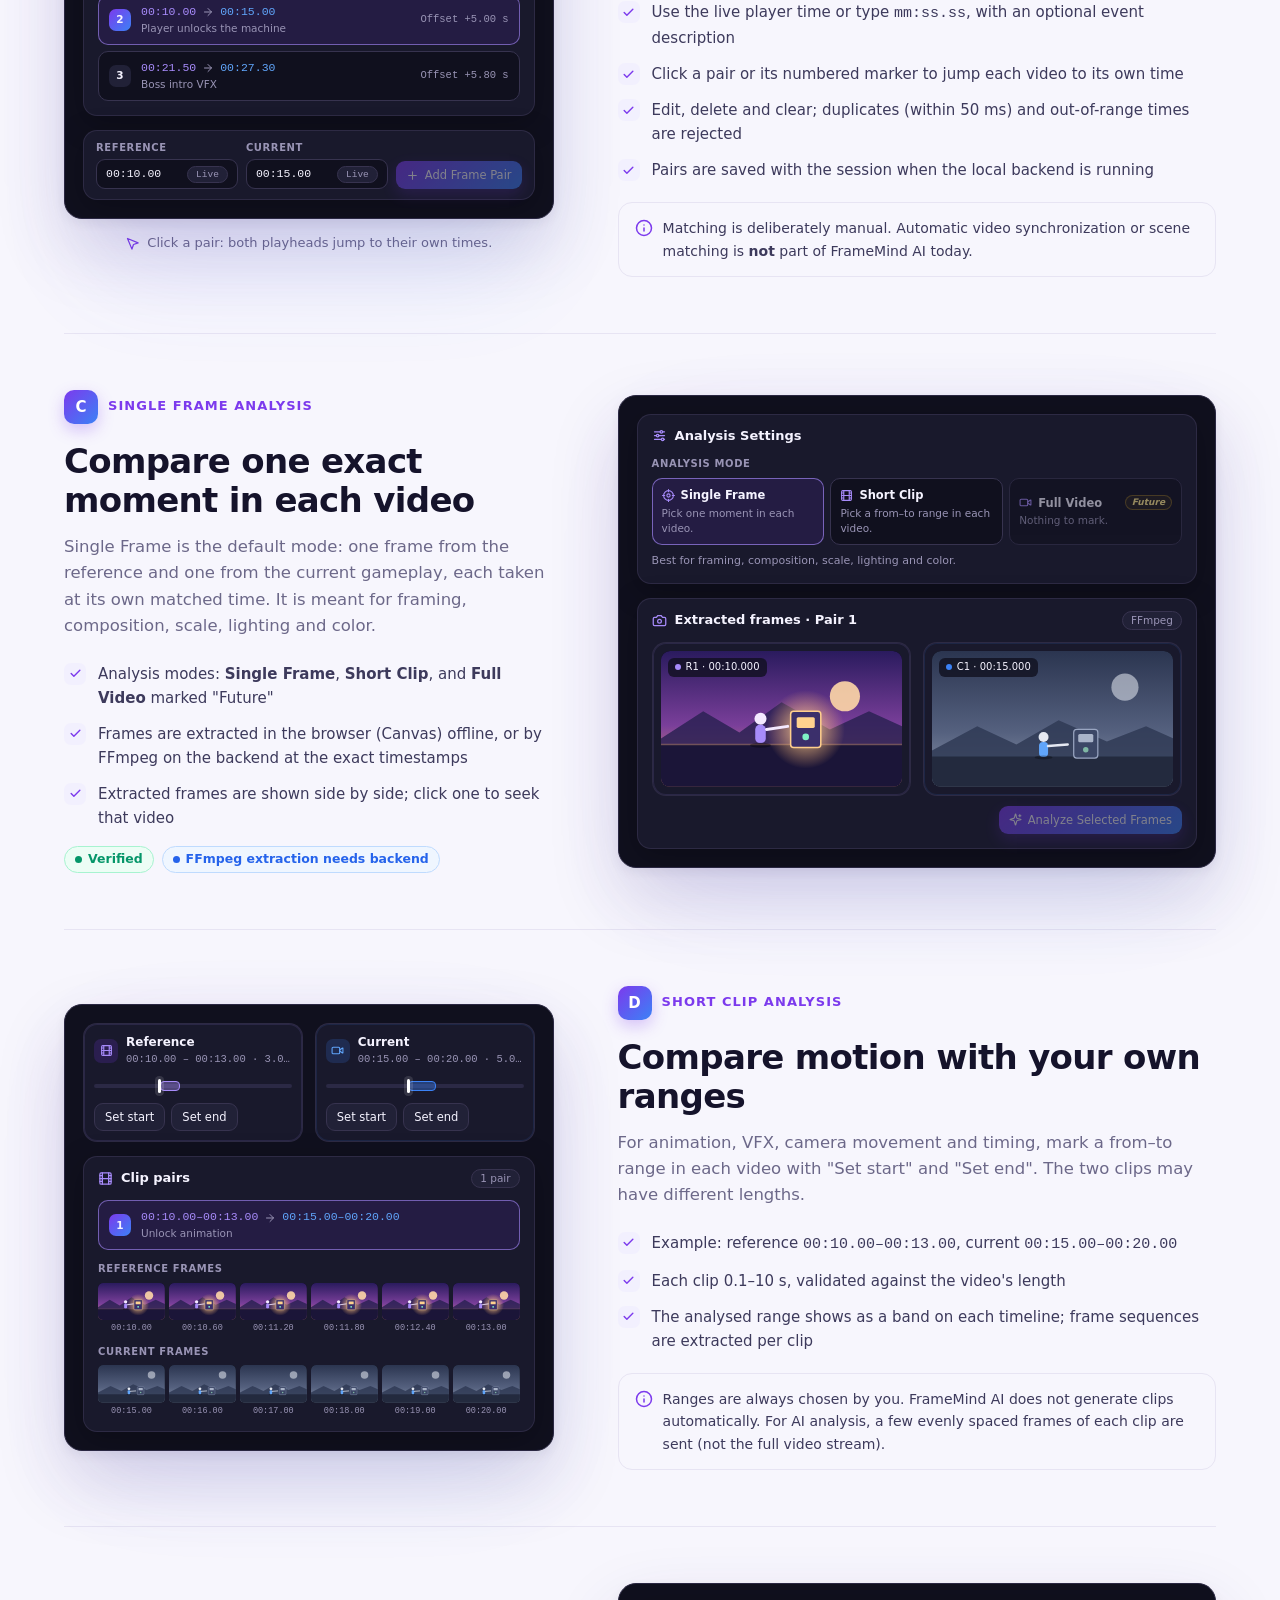
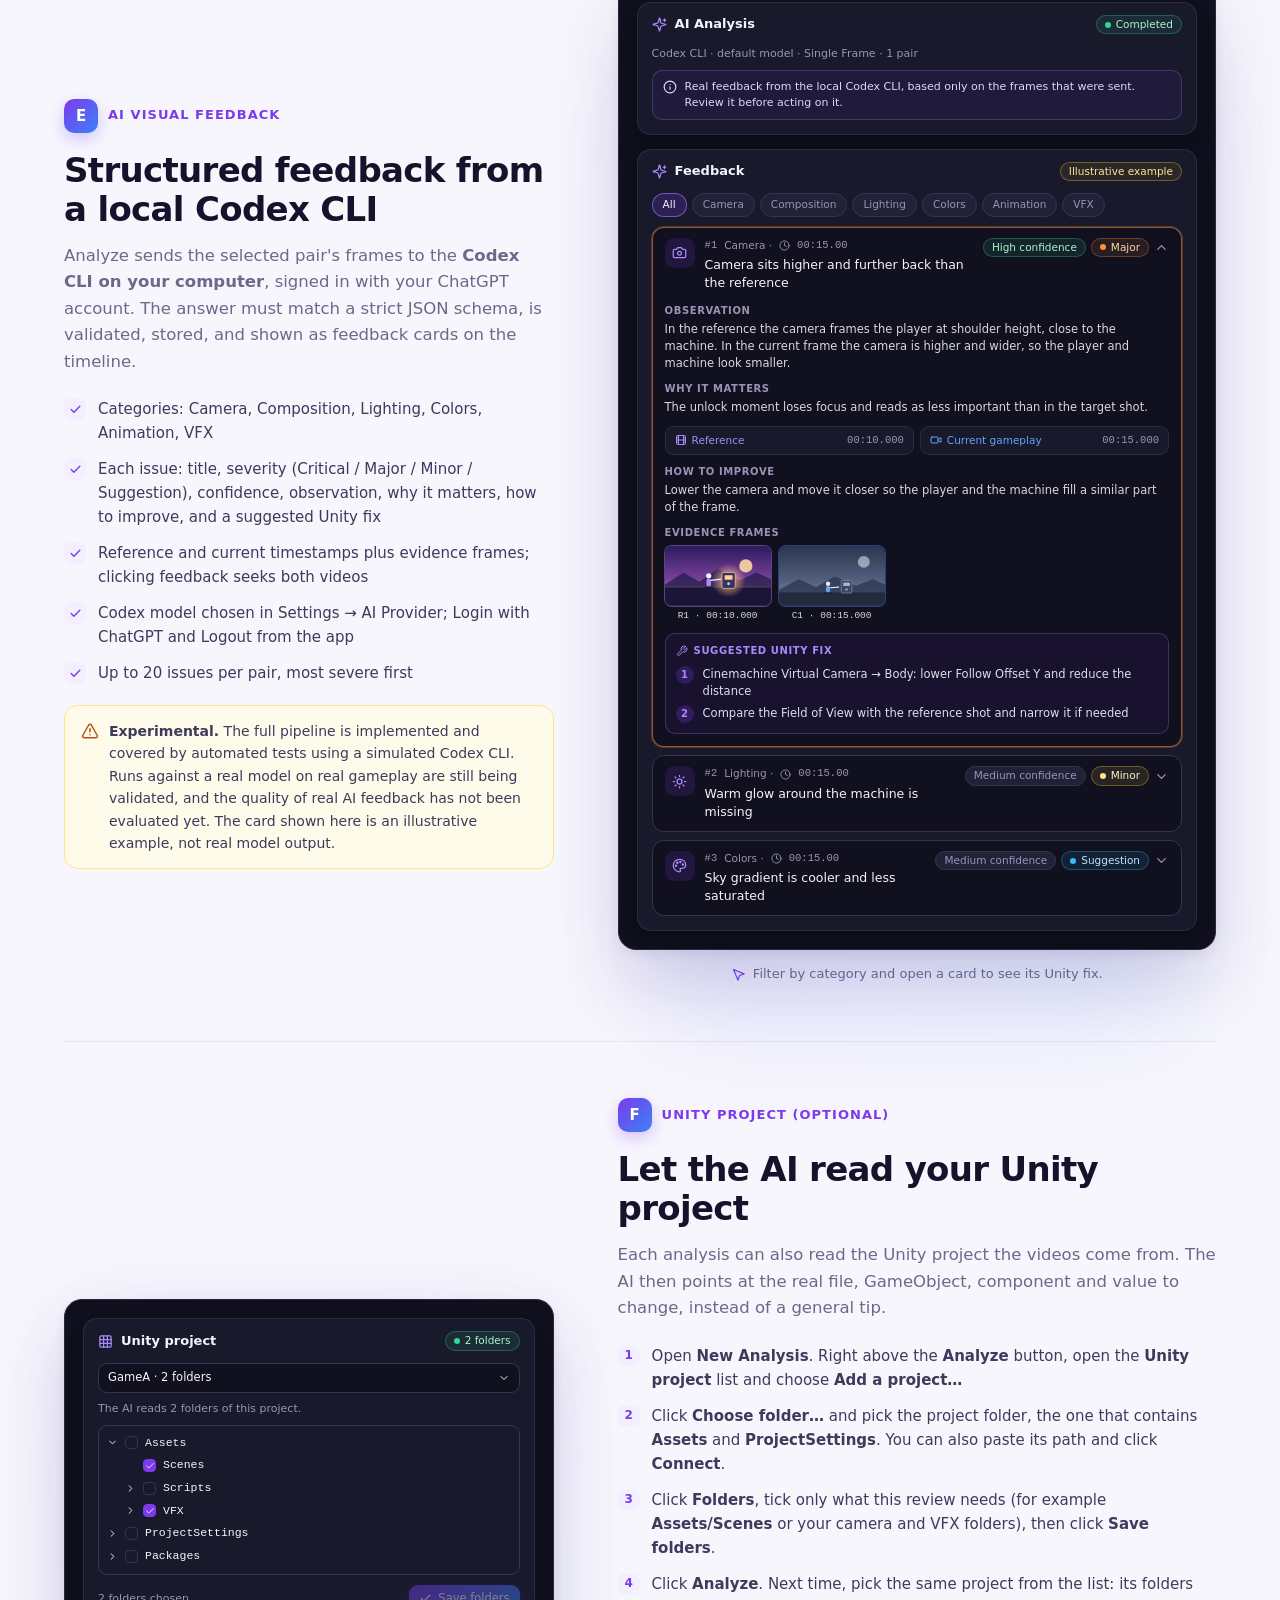
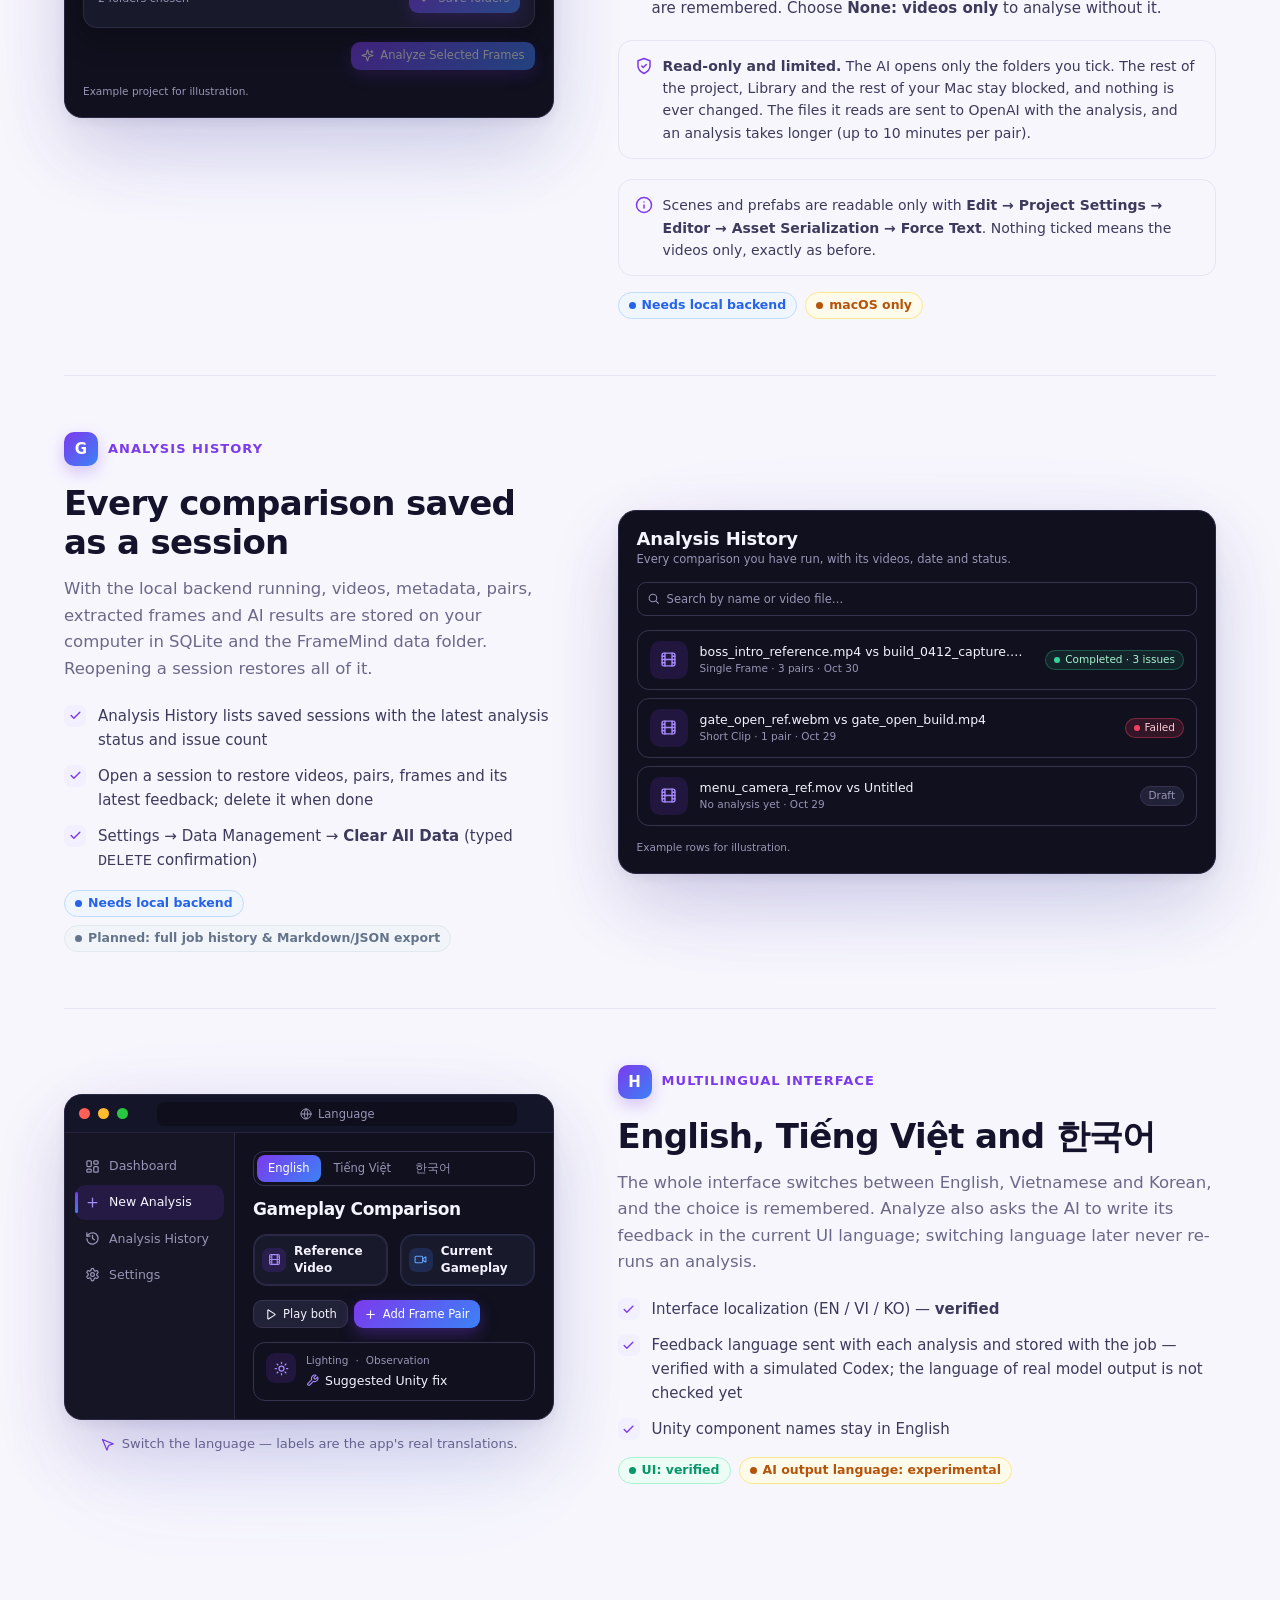
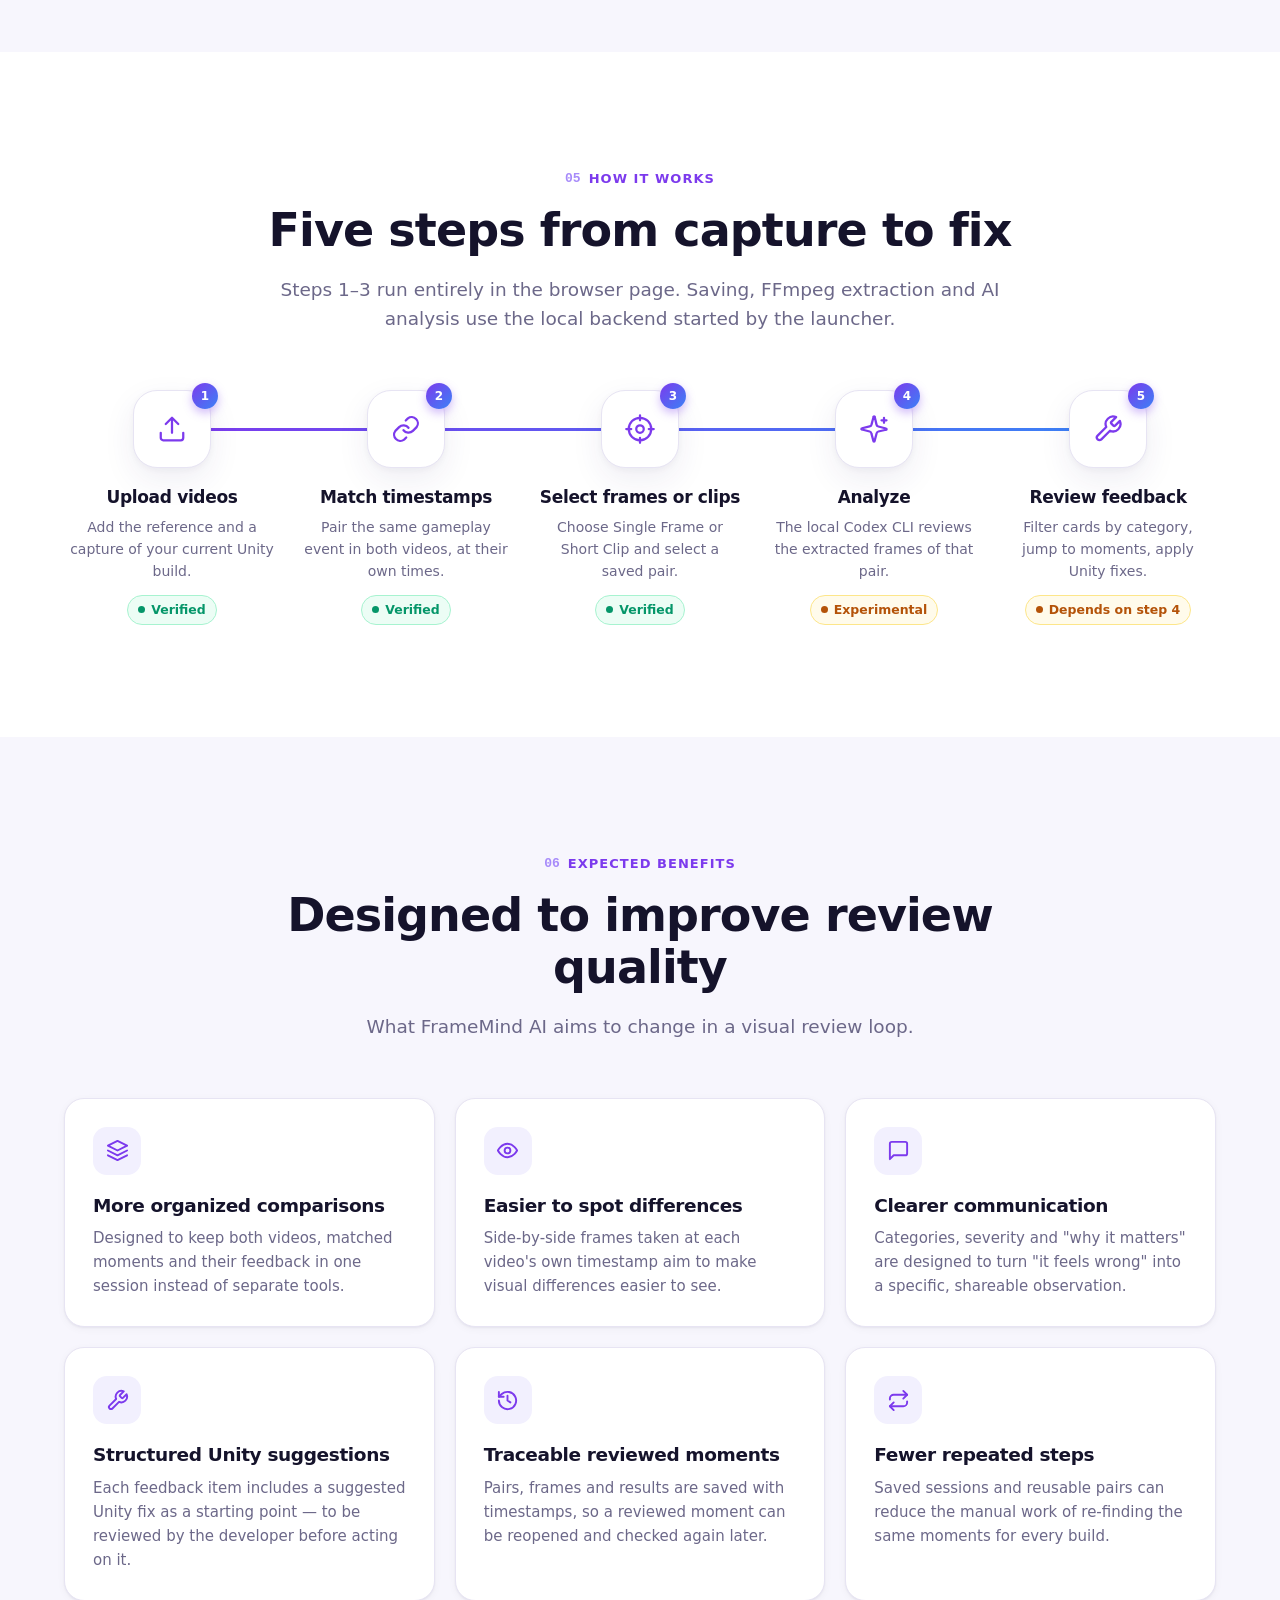
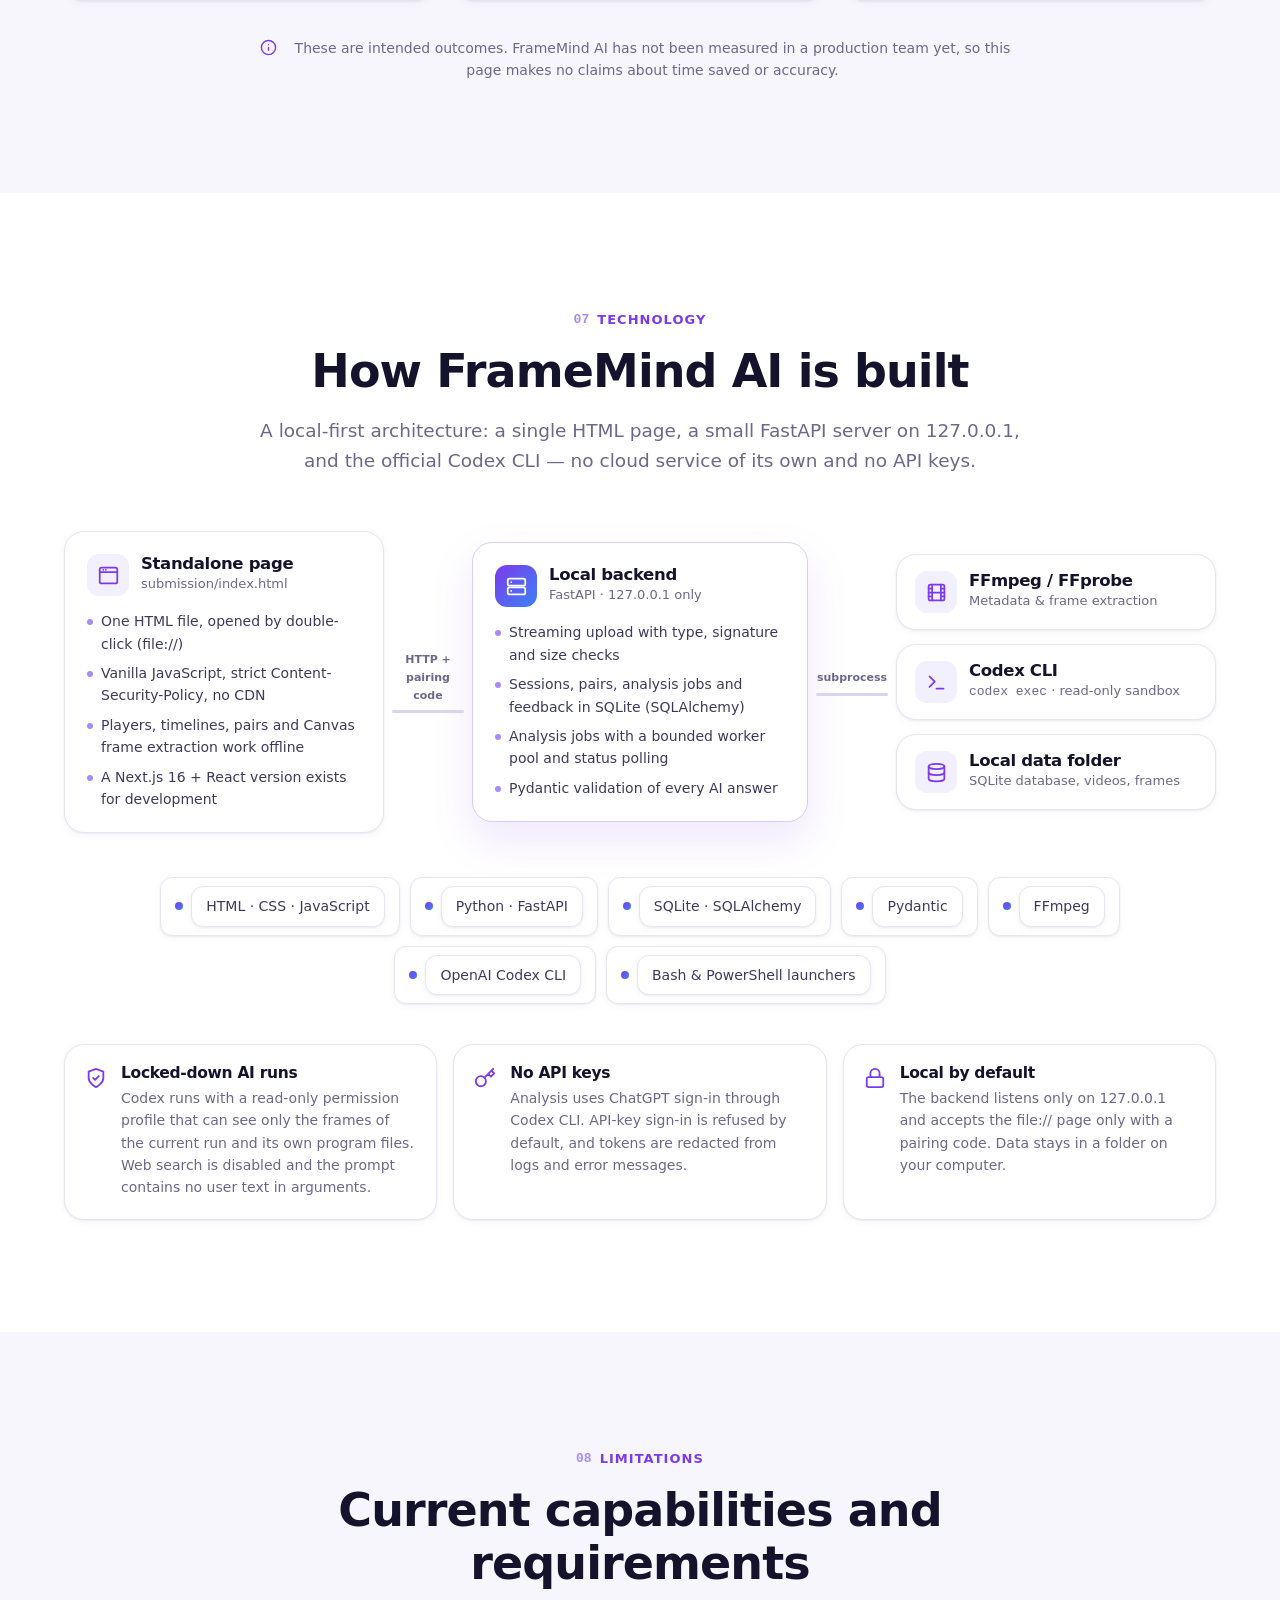
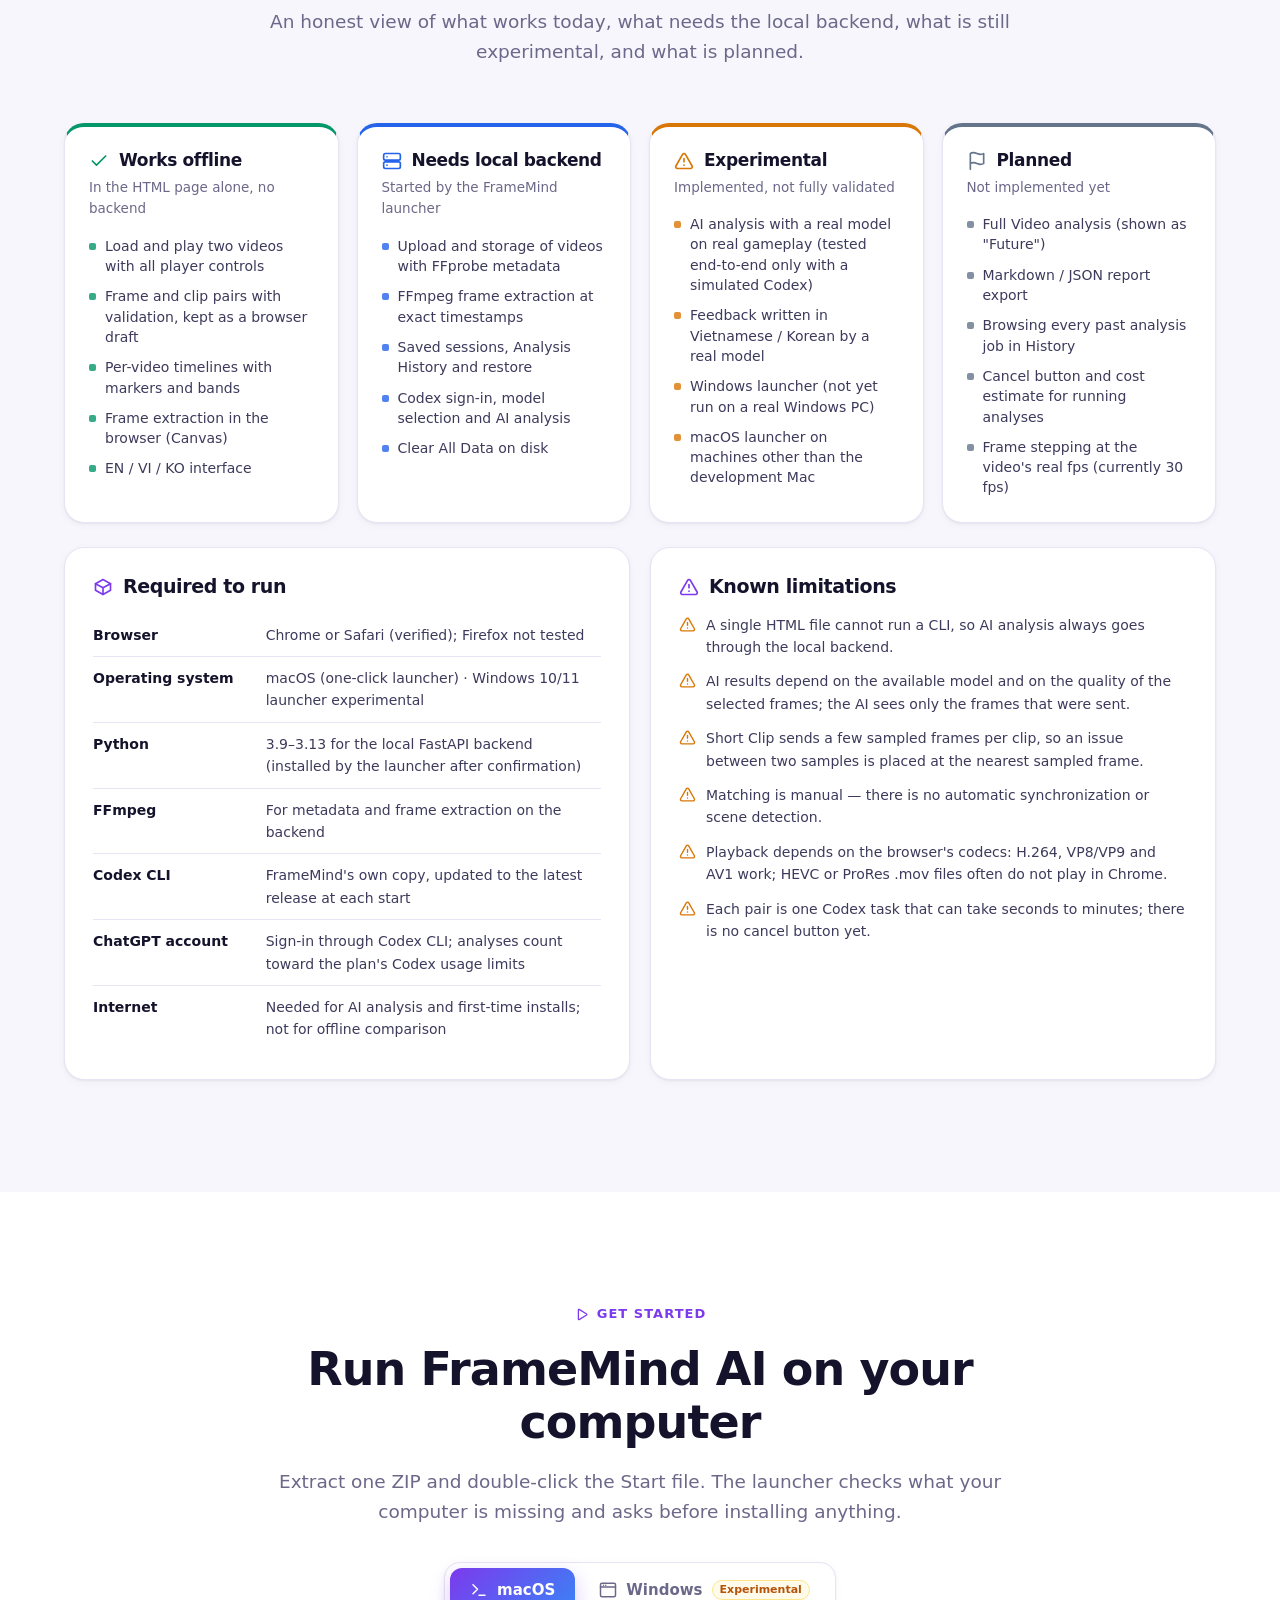
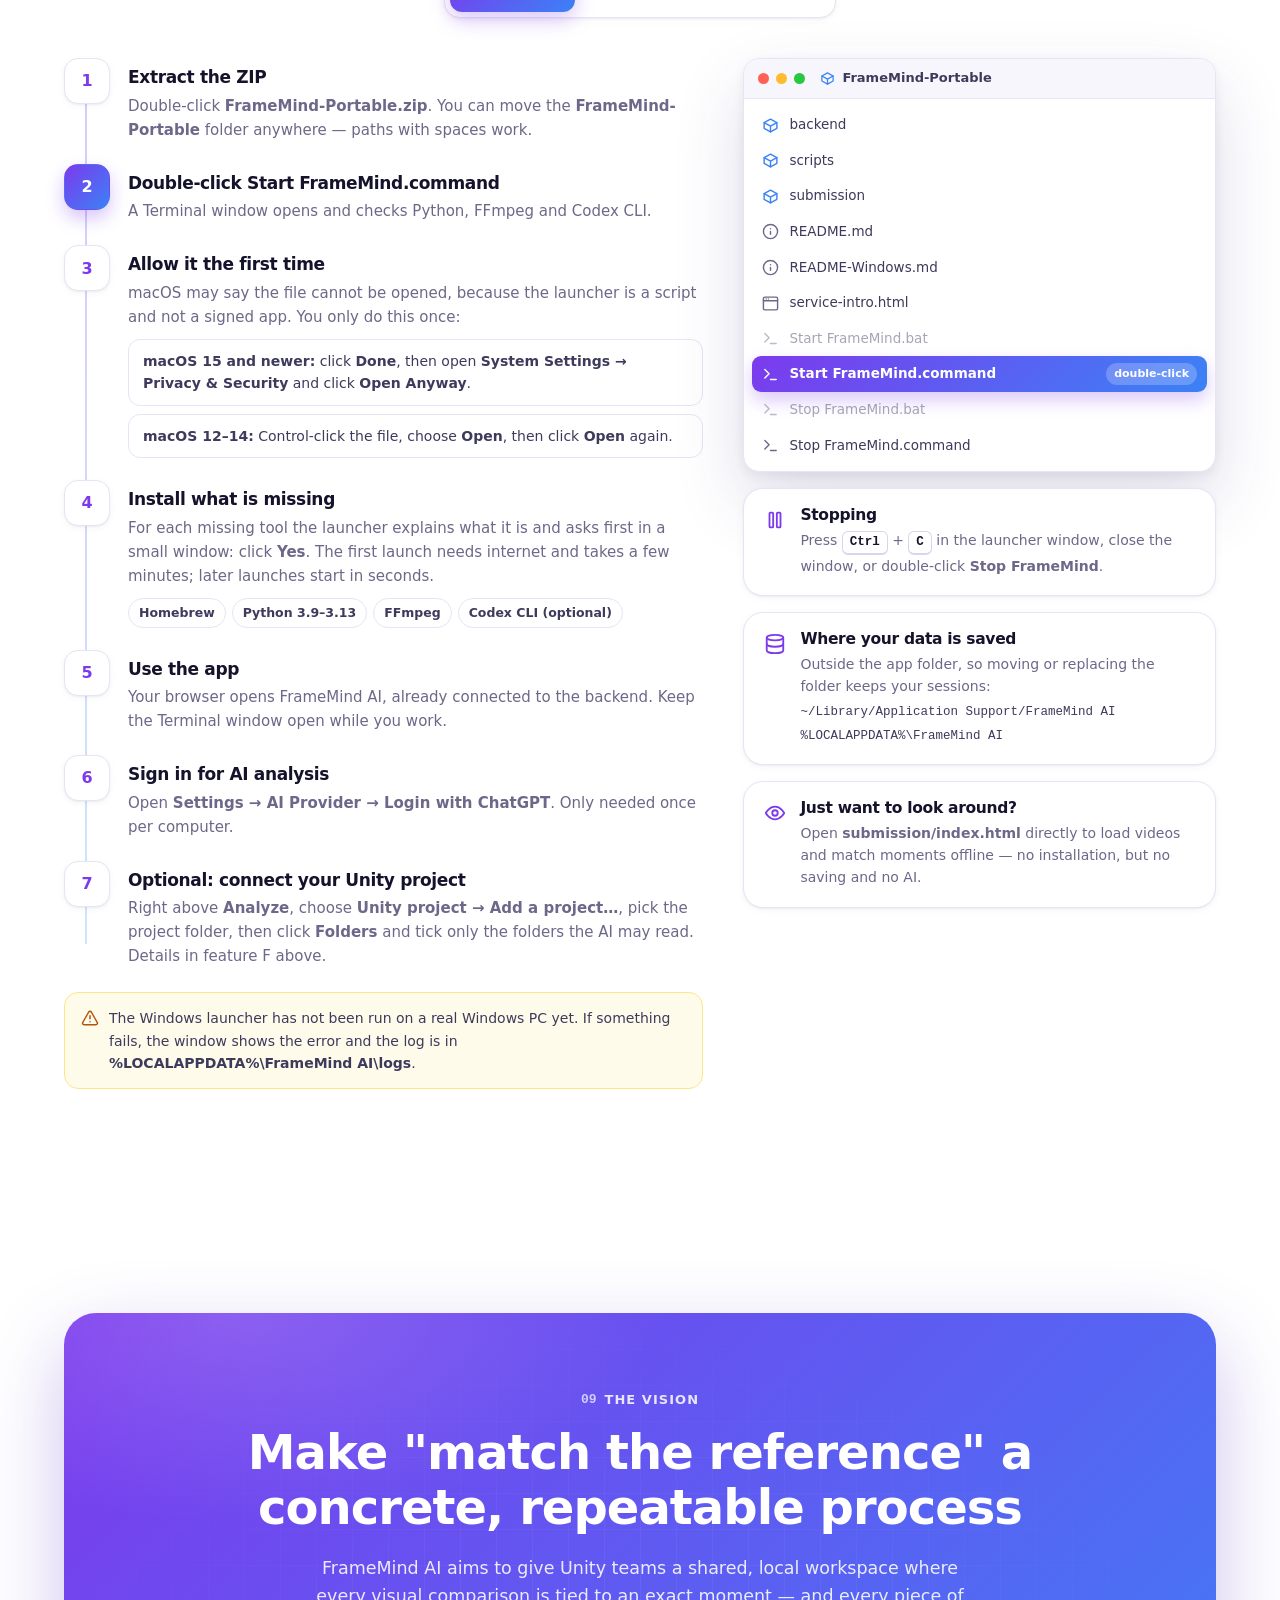
==== commit 7b3ec620: "Portable: ship service-intro.html in the package The build copies the self-contained introduction pa" ====
--- a/service-intro.html
+++ b/service-intro.html
@@ -1419,6 +1419,7 @@
             <li class="dir"><svg class="ic"><use href="#i-box"/></svg>submission</li>
             <li><svg class="ic"><use href="#i-info"/></svg>README.md</li>
             <li><svg class="ic"><use href="#i-info"/></svg>README-Windows.md</li>
+            <li><svg class="ic"><use href="#i-browser"/></svg>service-intro.html</li>
             <li data-f="win-start"><svg class="ic"><use href="#i-terminal"/></svg>Start FrameMind.bat<span class="tap">double-click</span></li>
             <li data-f="mac-start"><svg class="ic"><use href="#i-terminal"/></svg>Start FrameMind.command<span class="tap">double-click</span></li>
             <li data-f="win-stop"><svg class="ic"><use href="#i-terminal"/></svg>Stop FrameMind.bat</li>
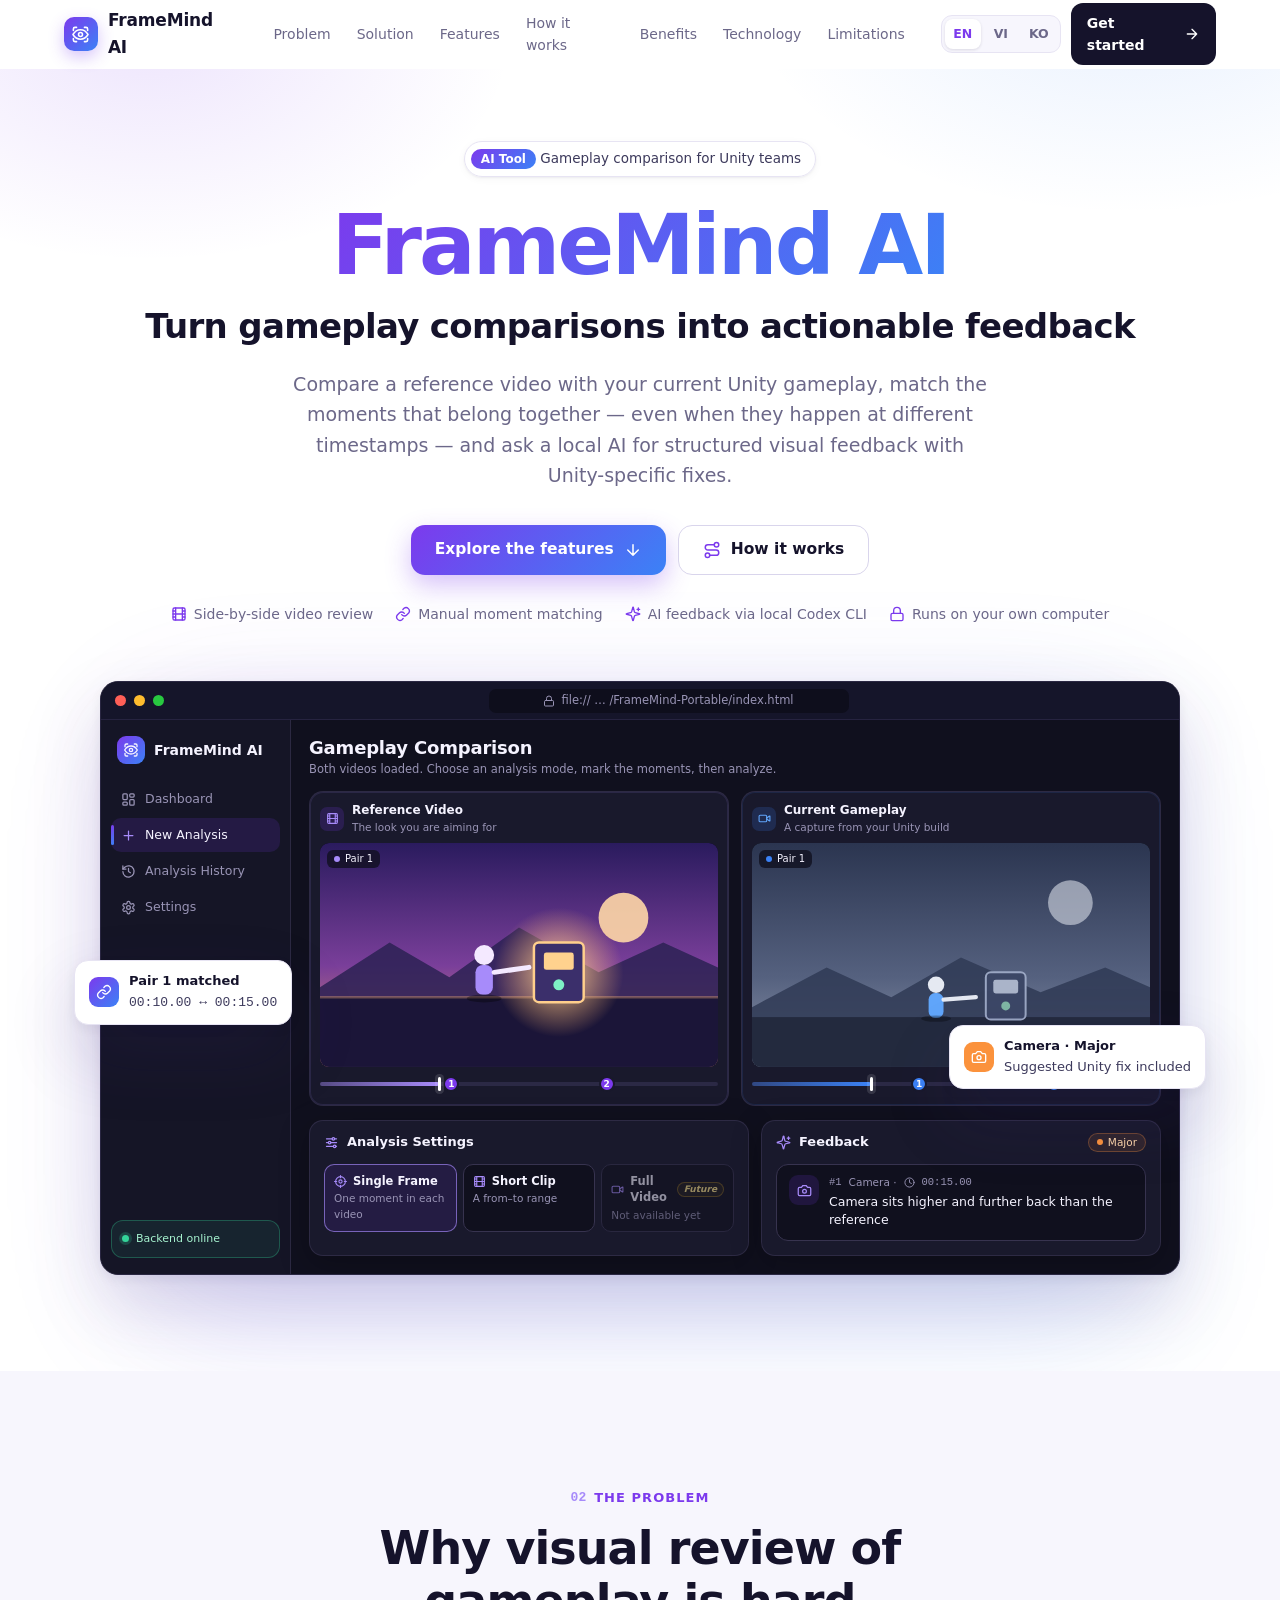
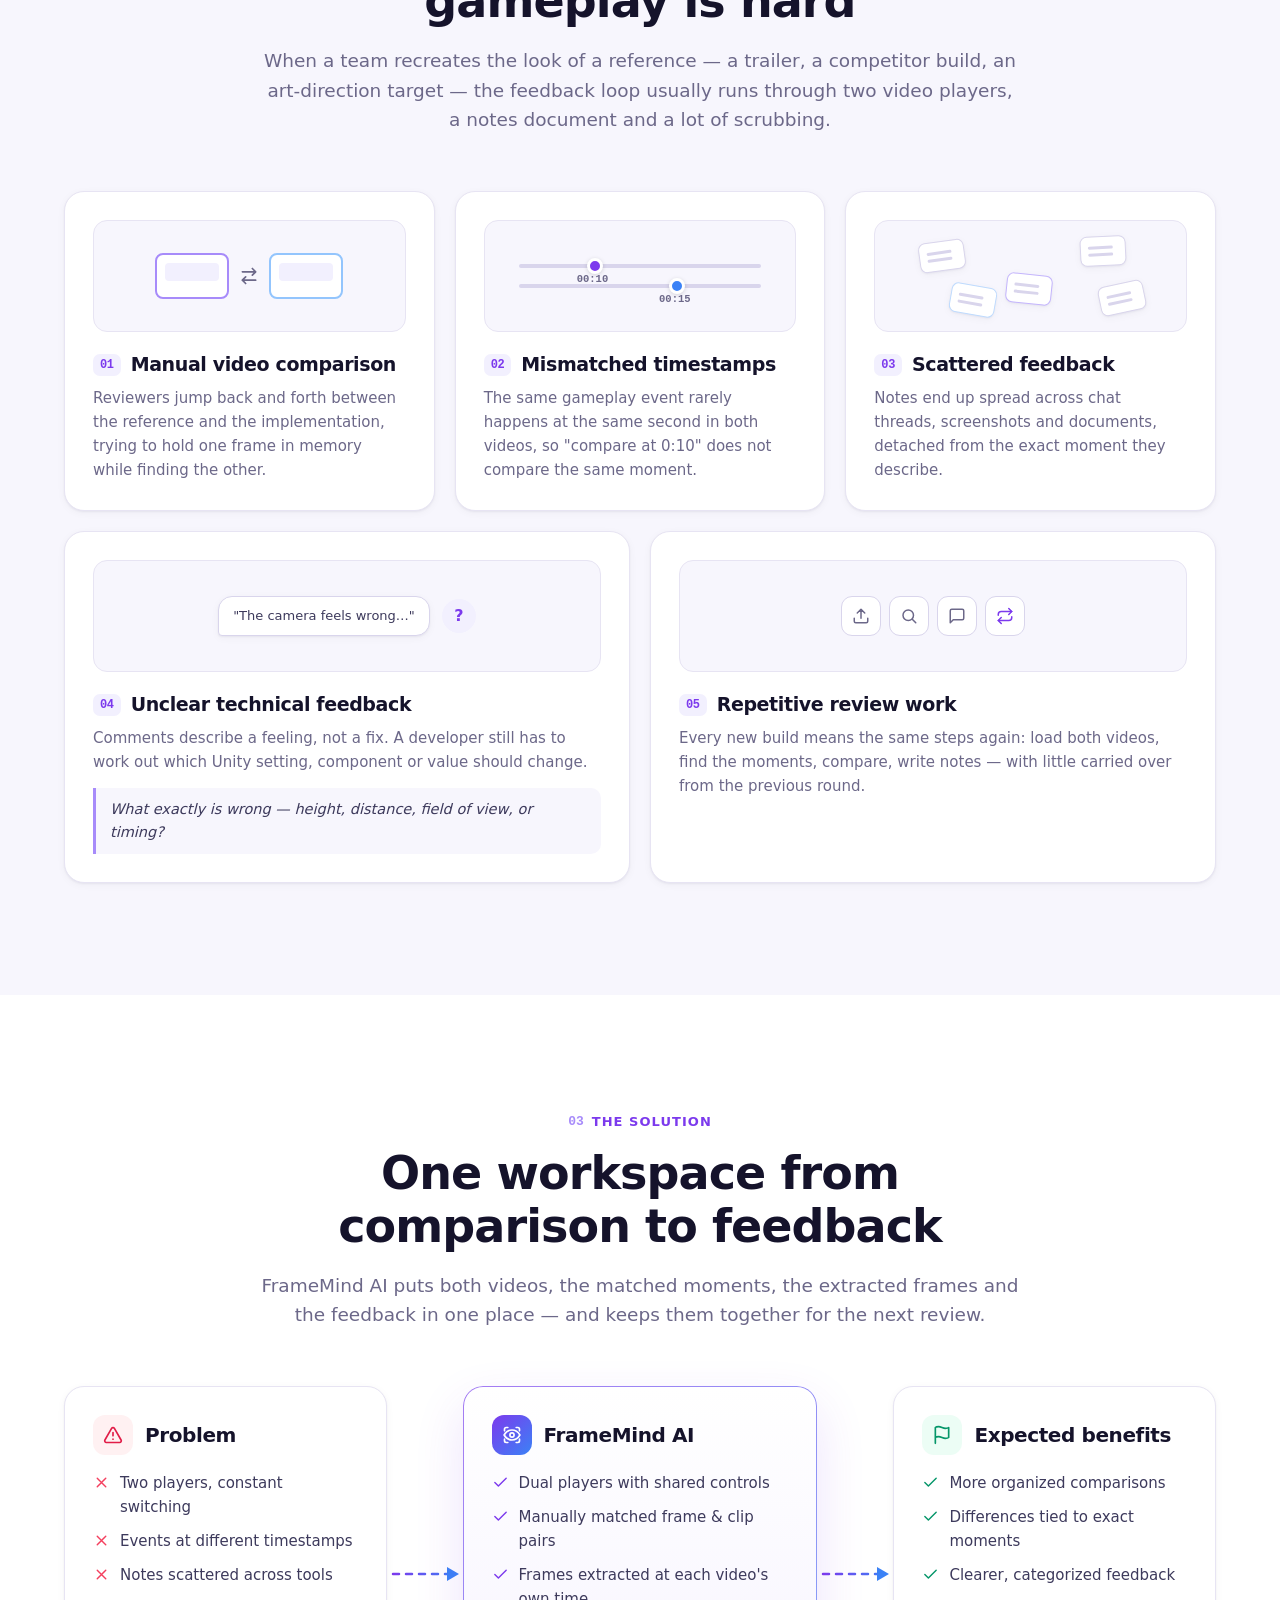
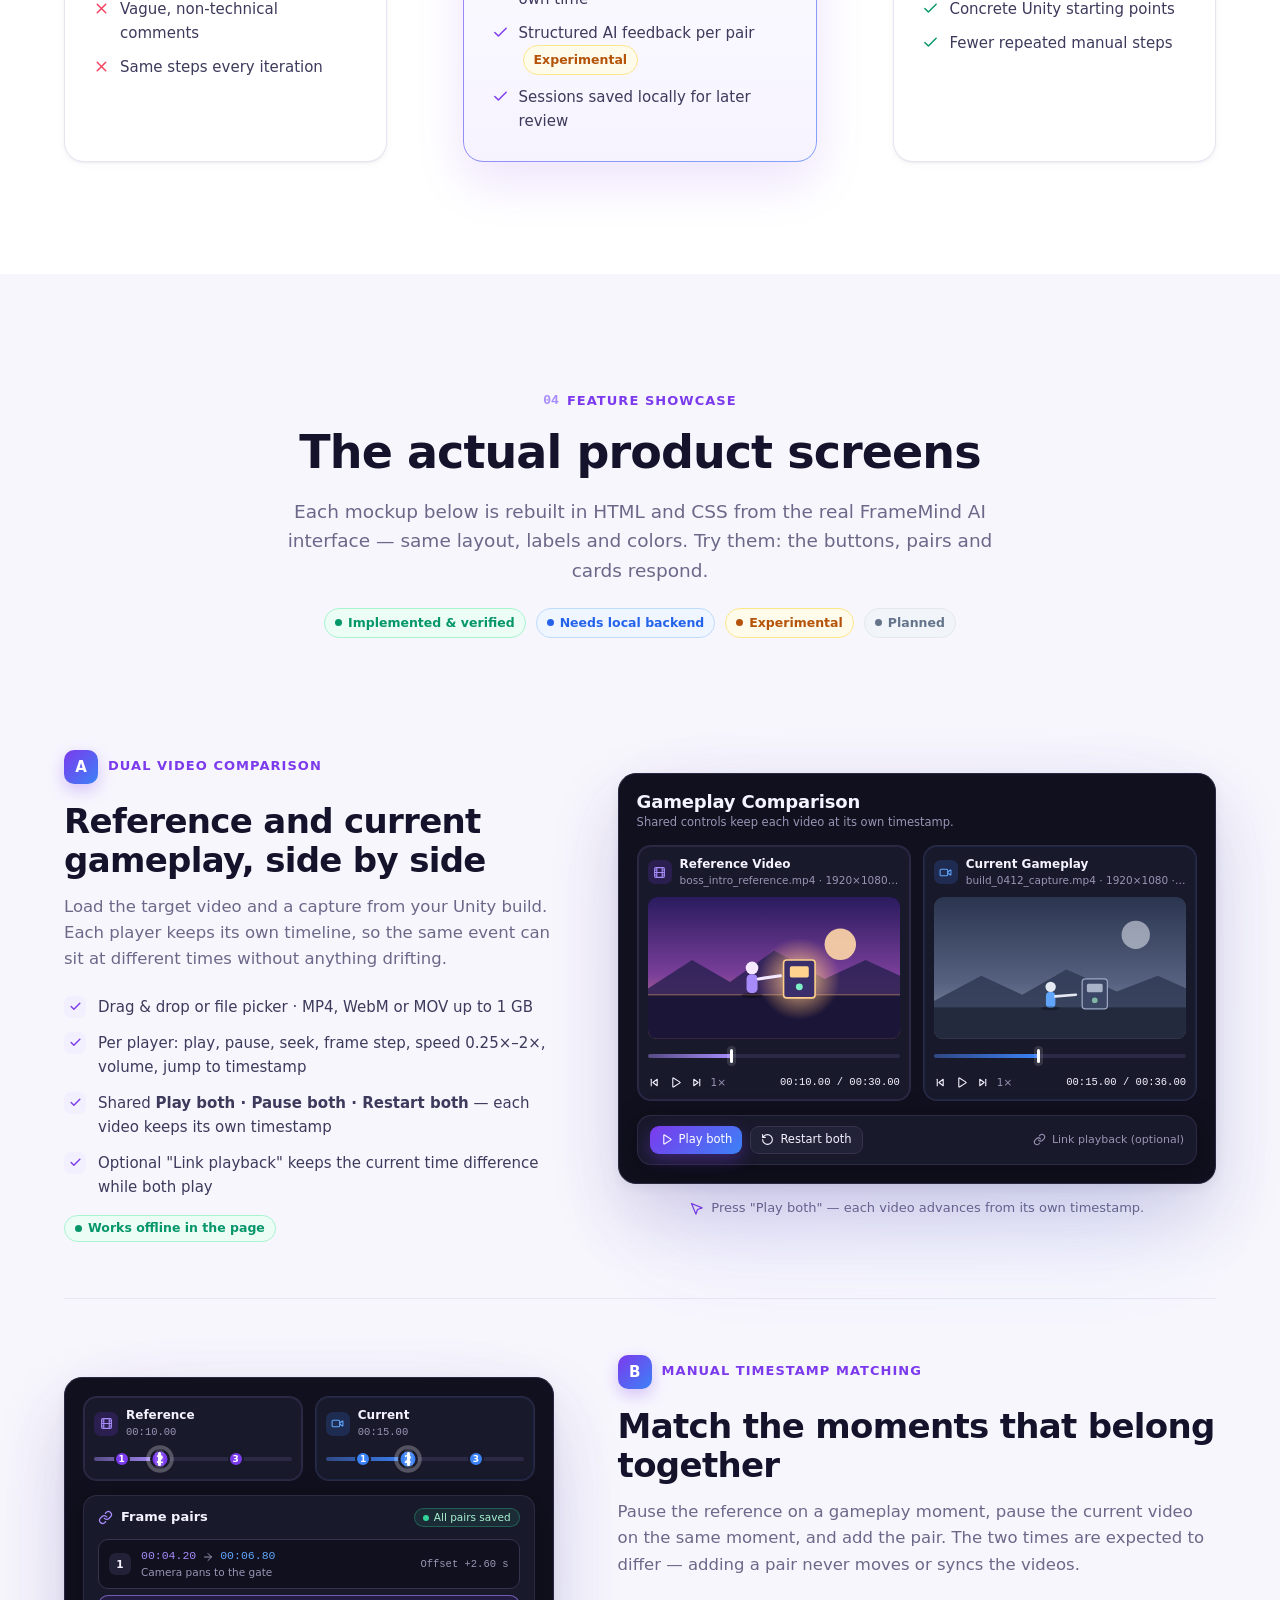
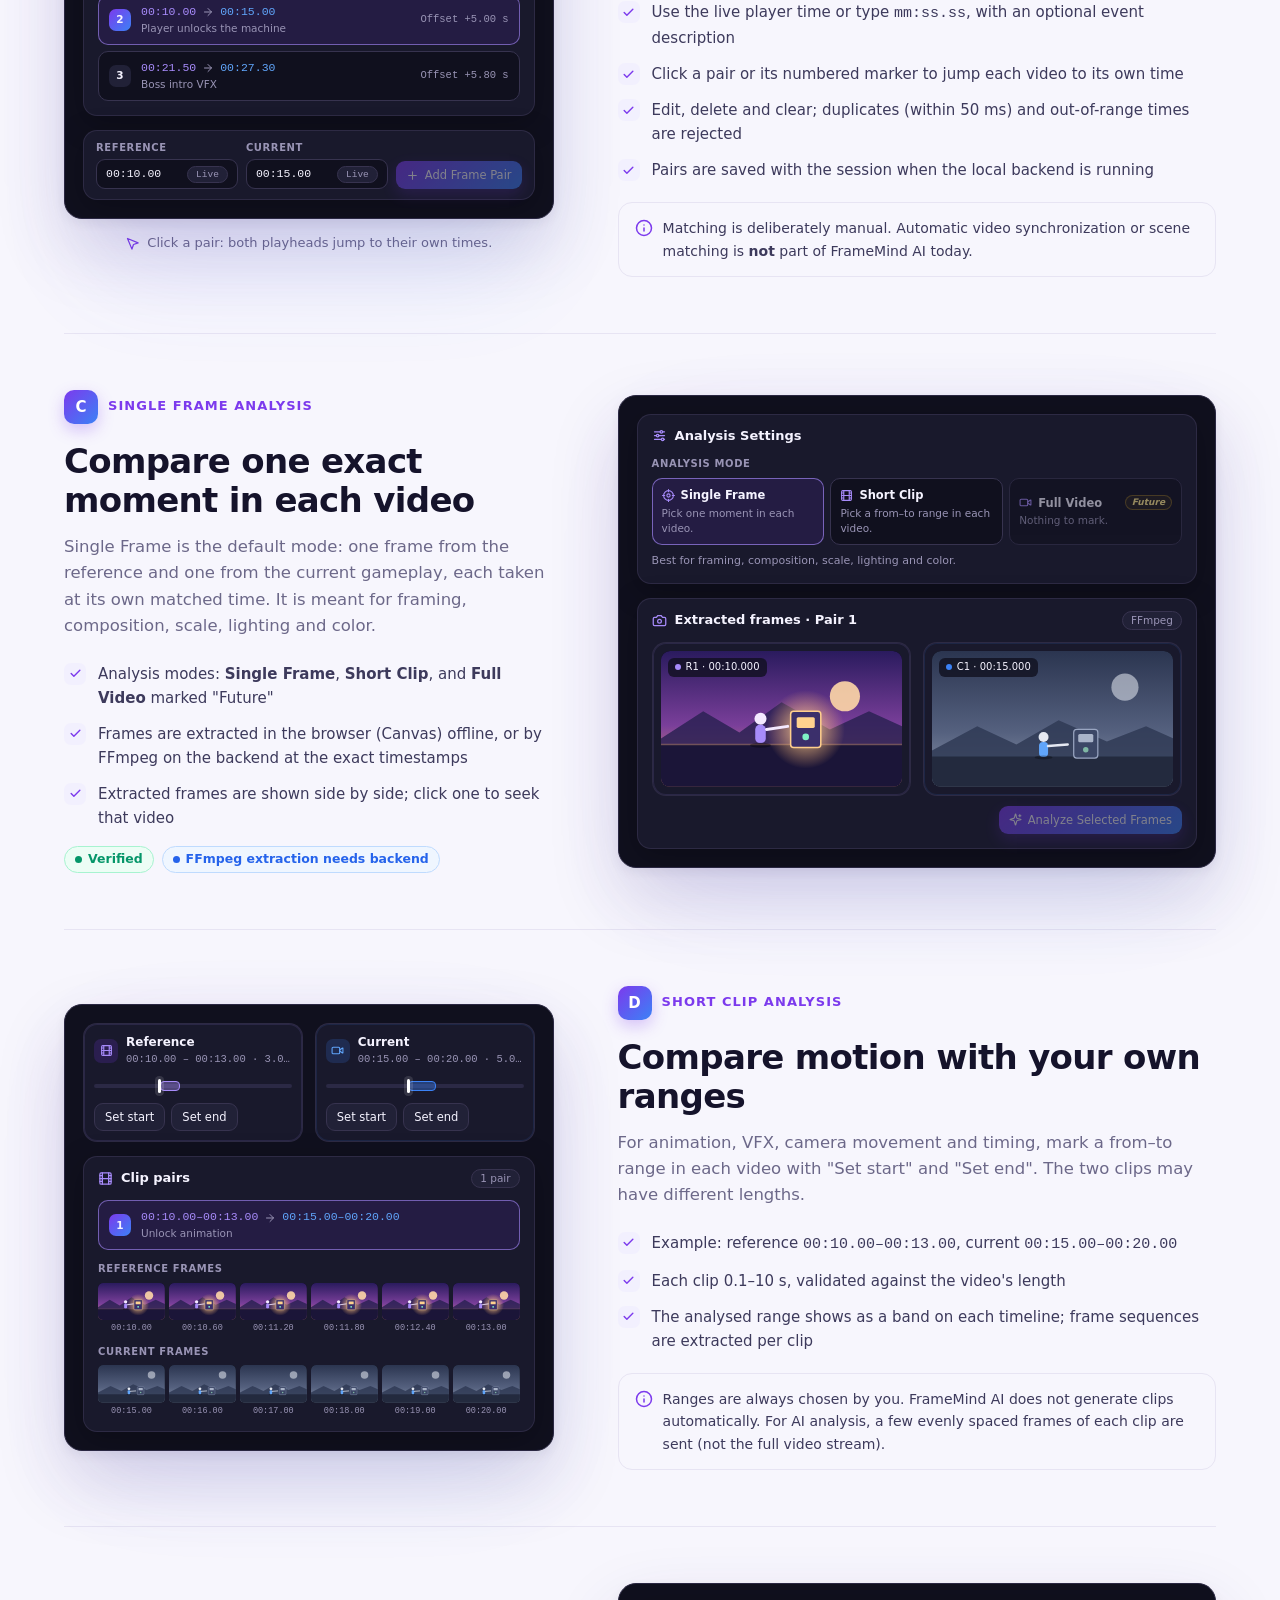
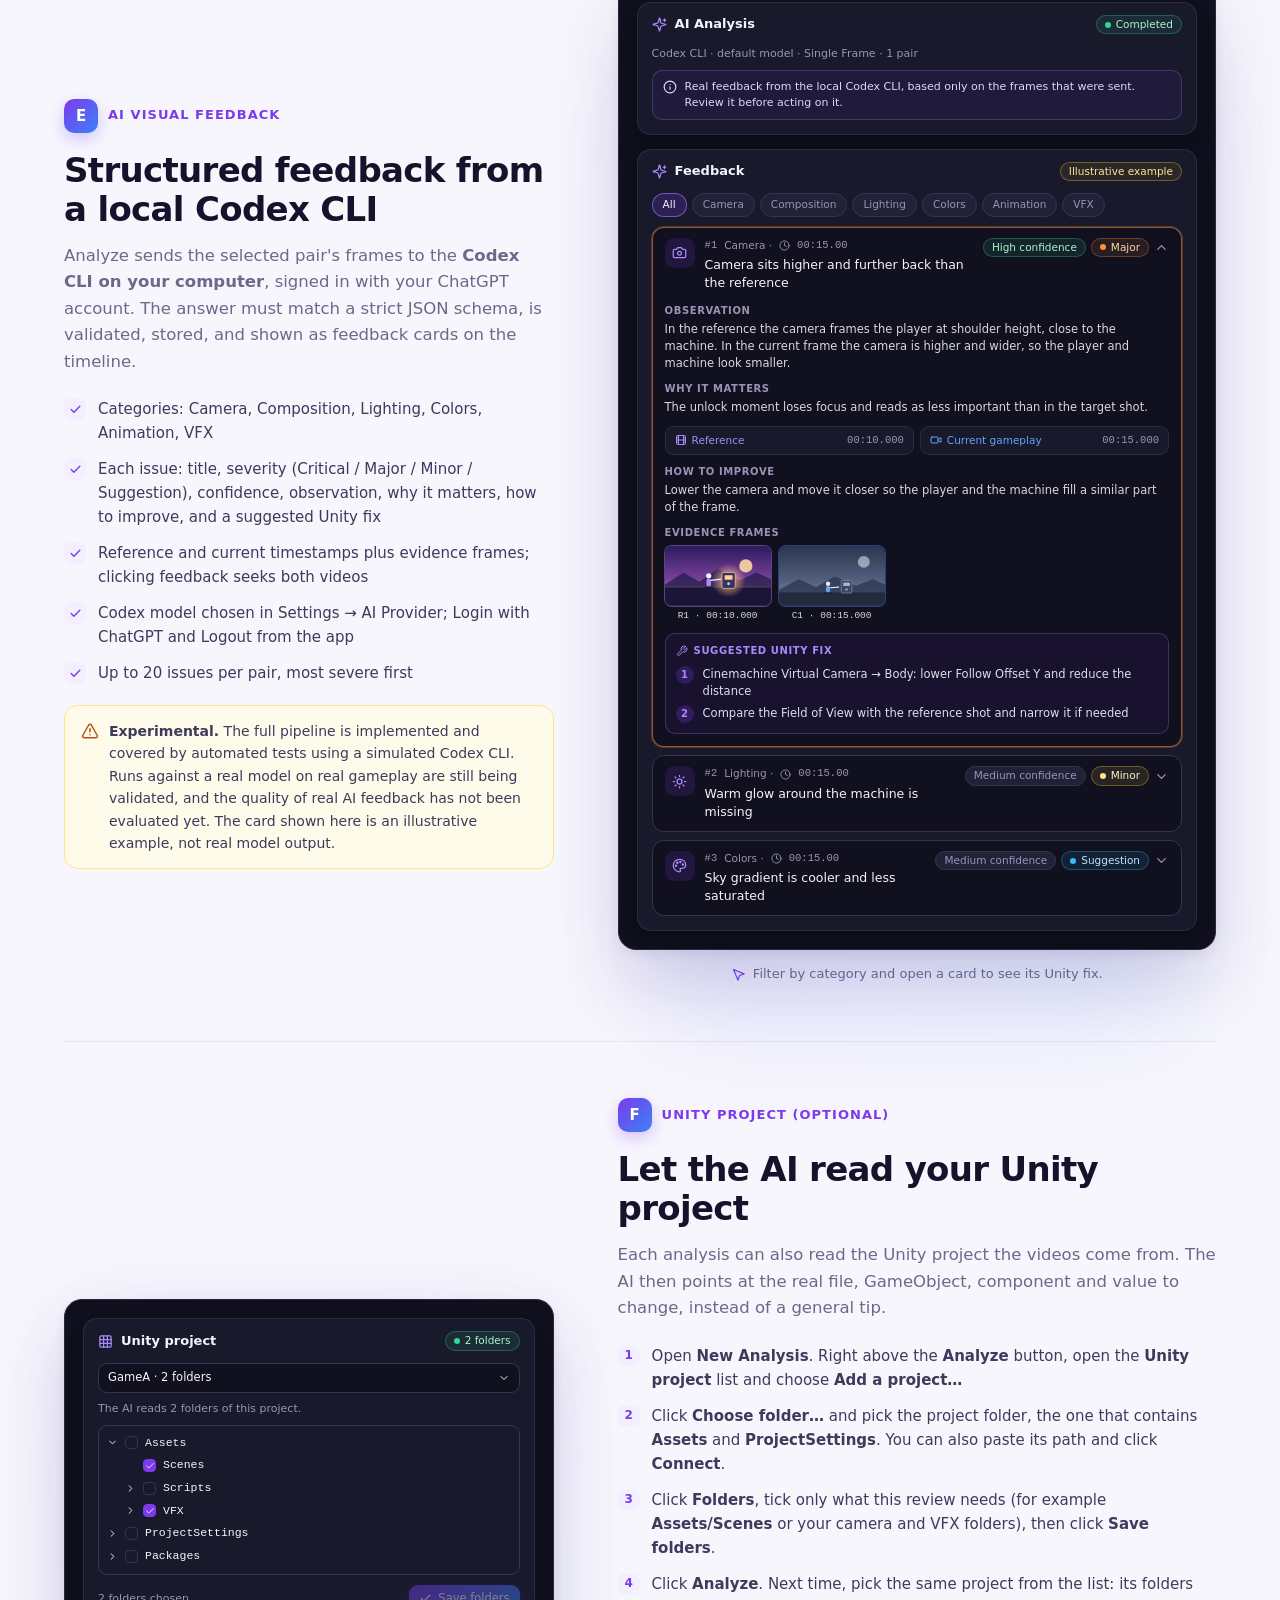
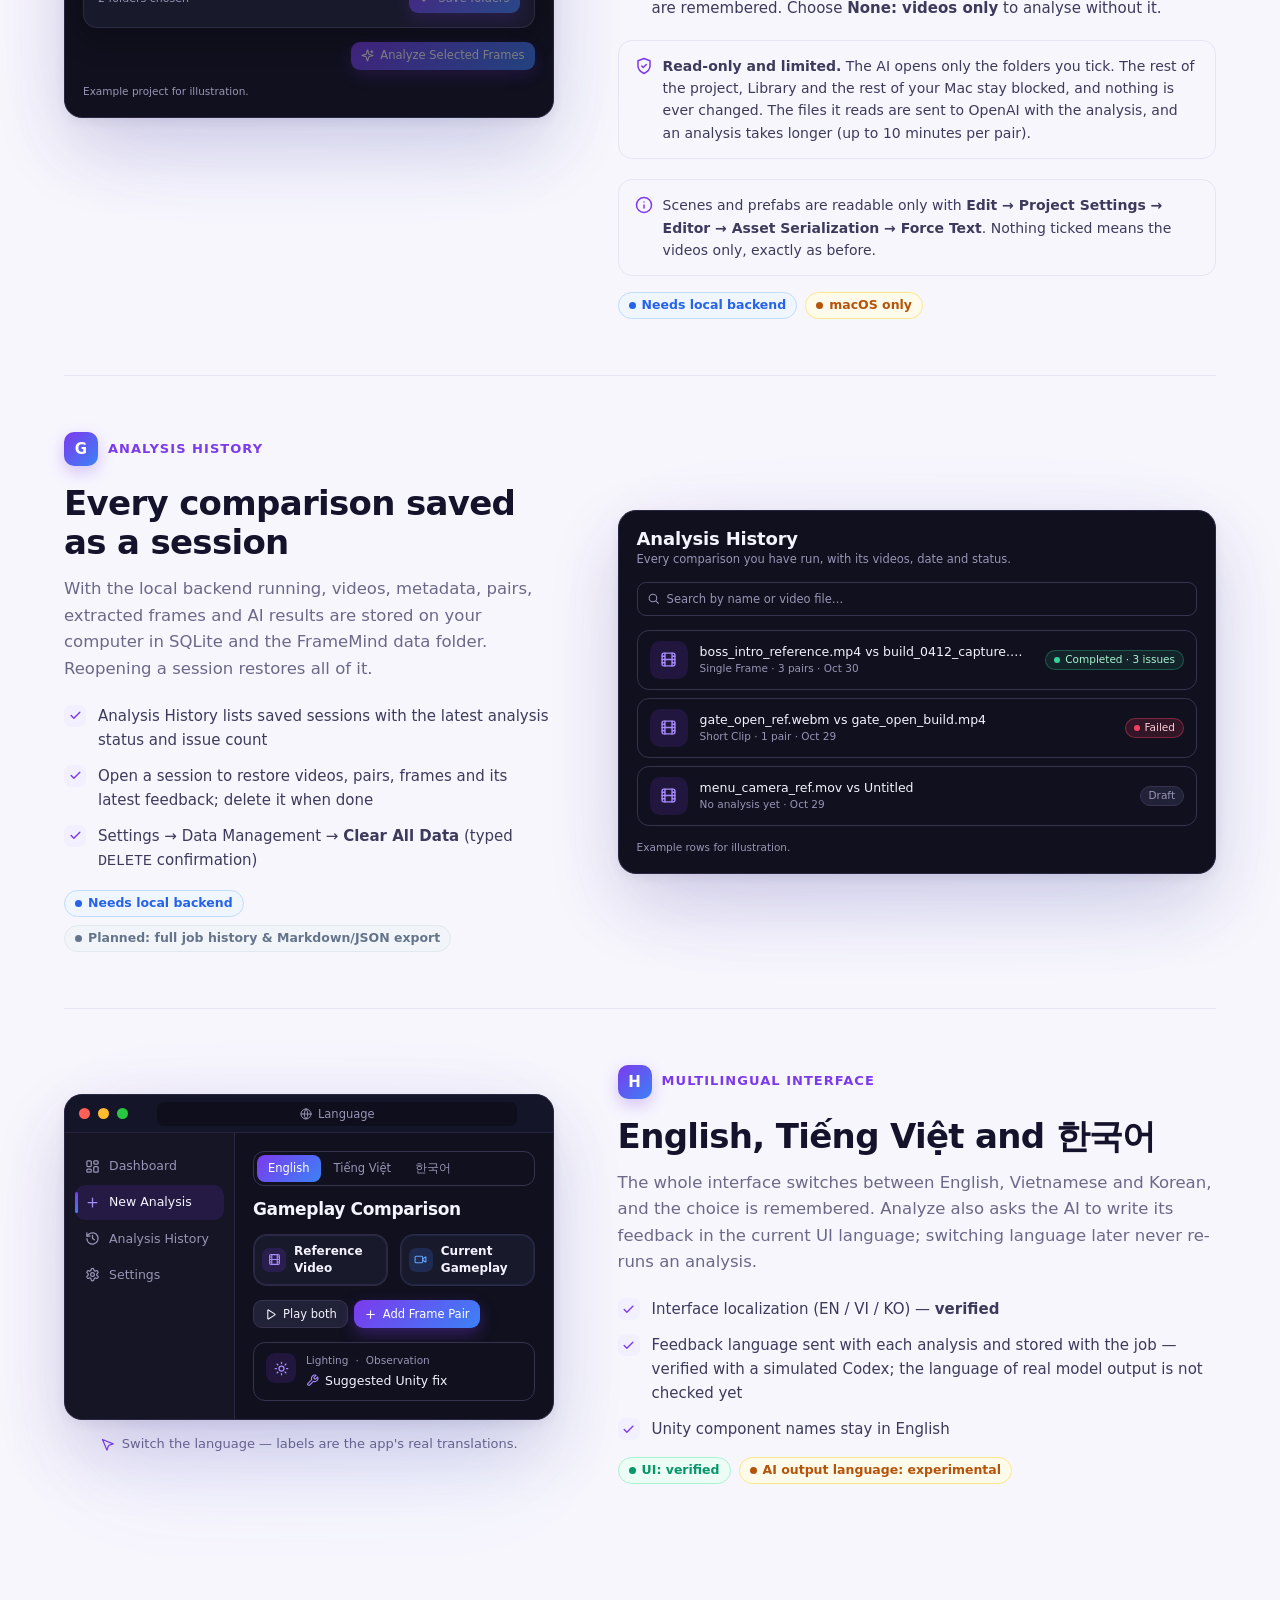
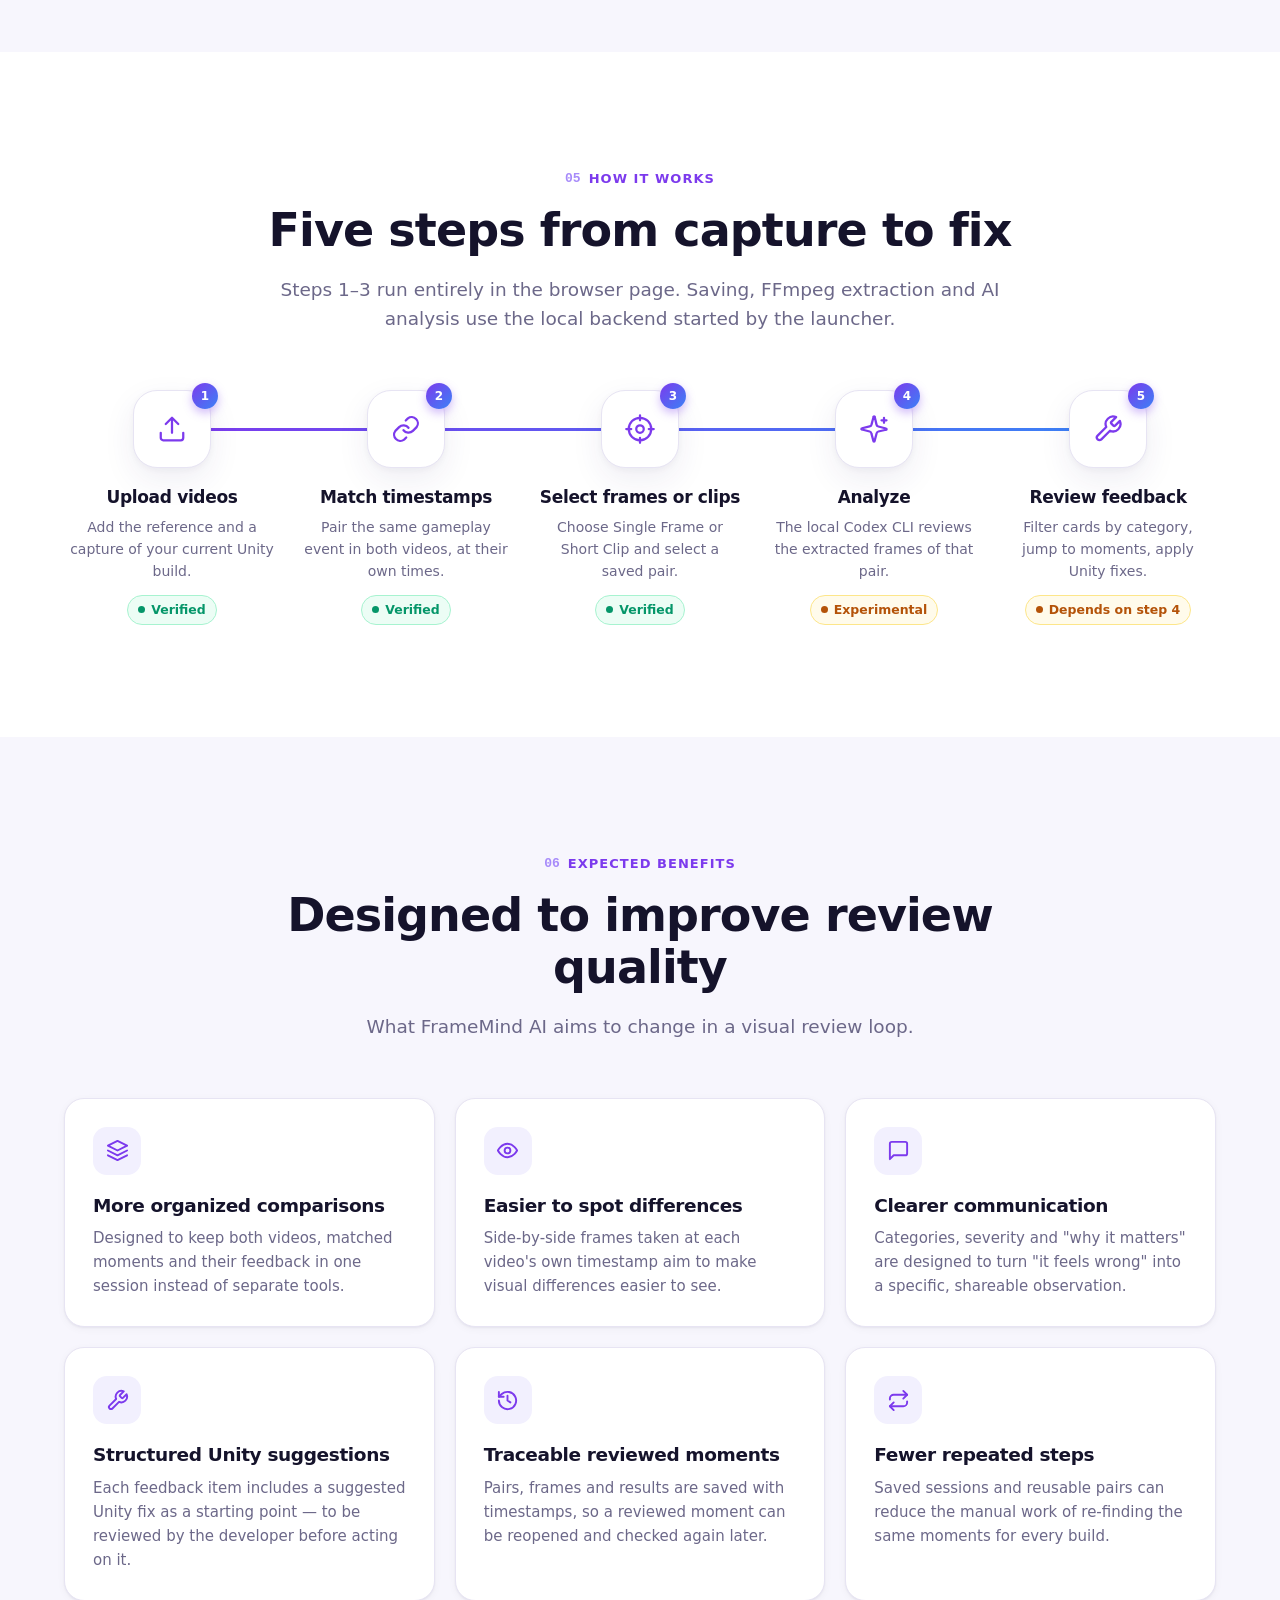
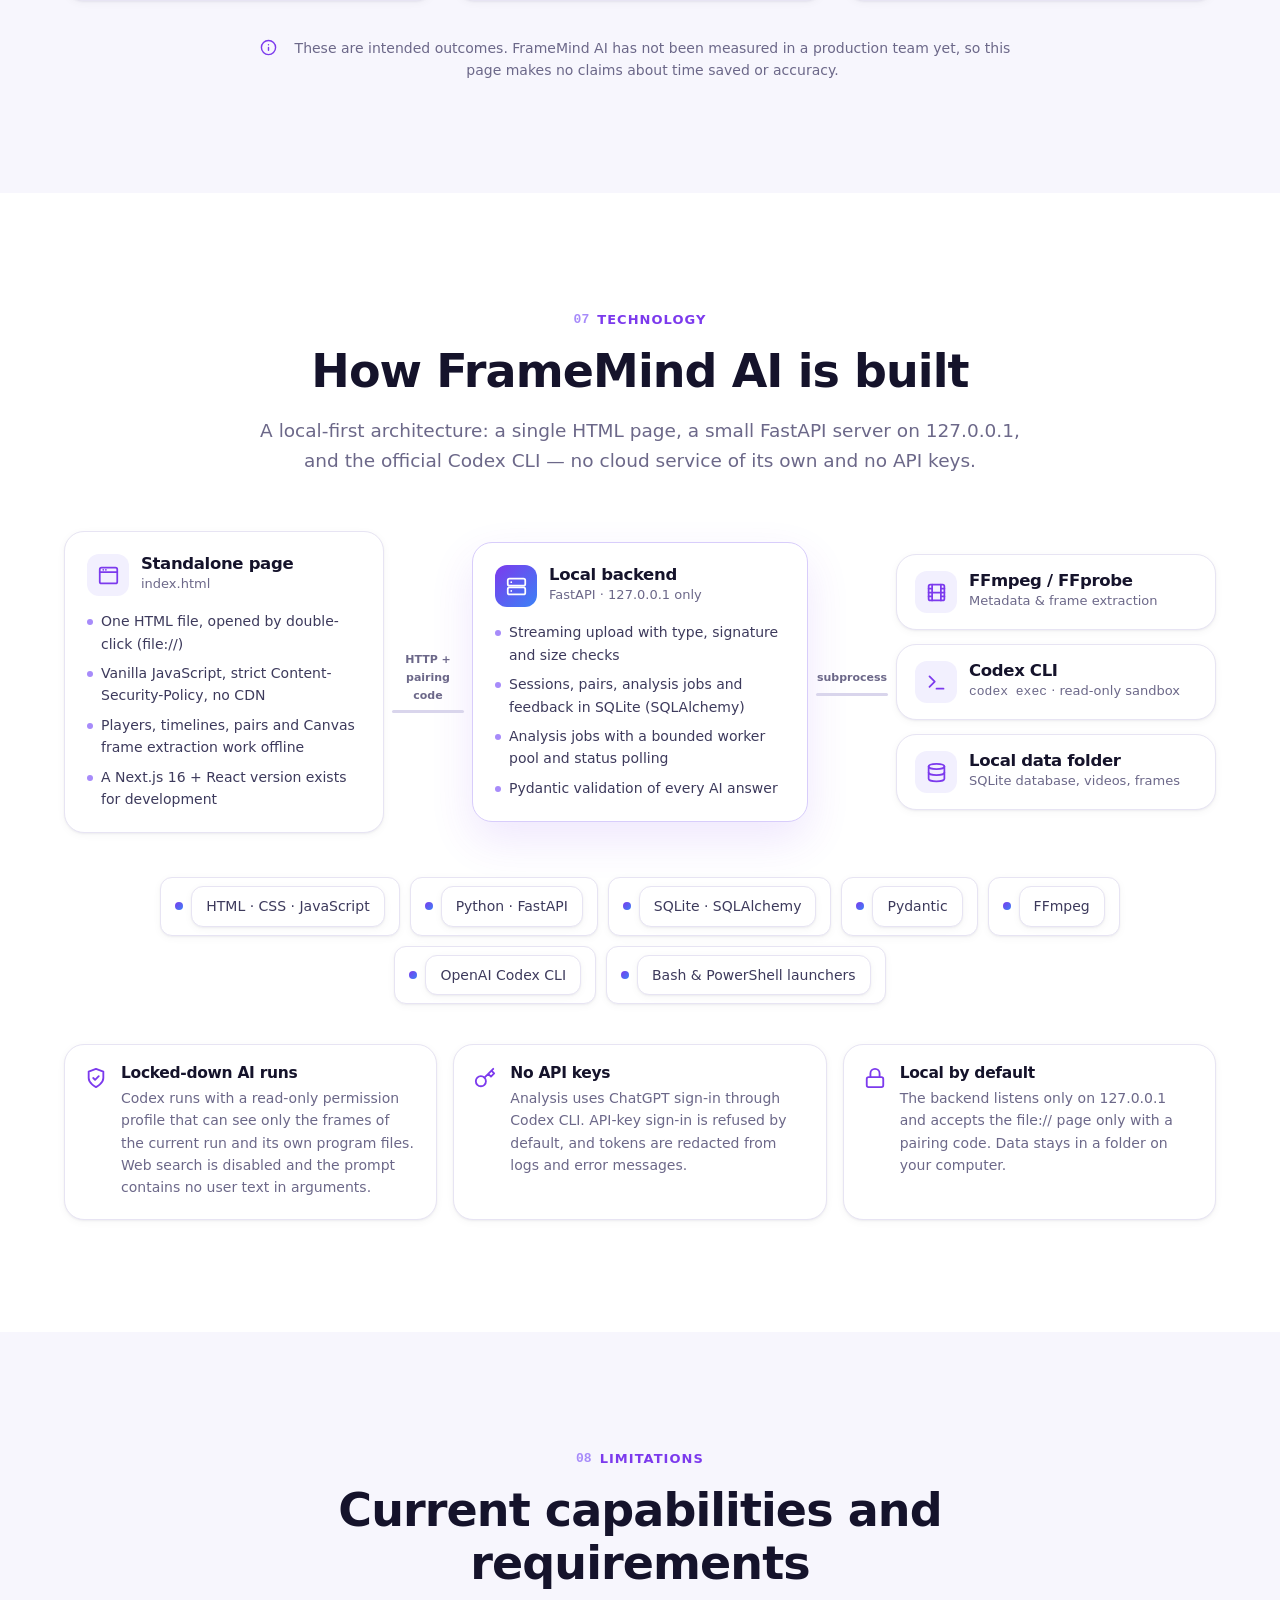
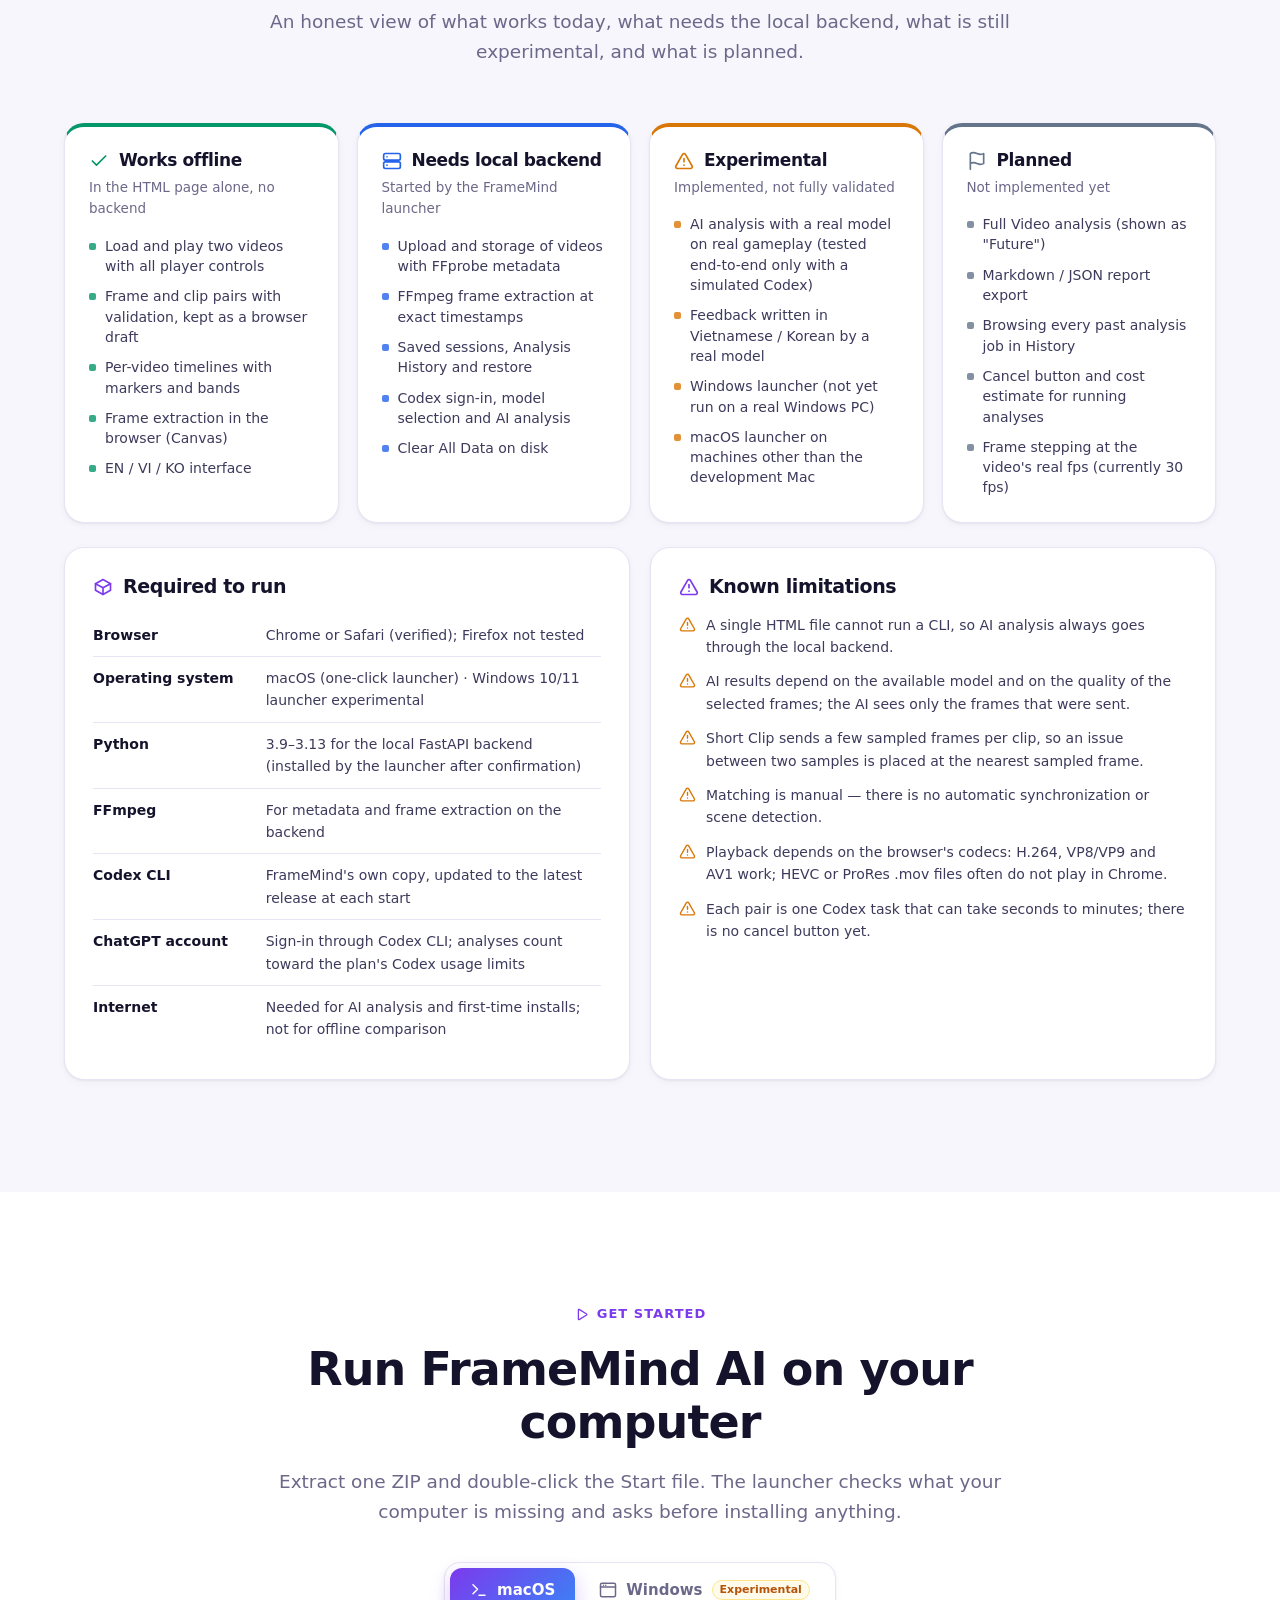
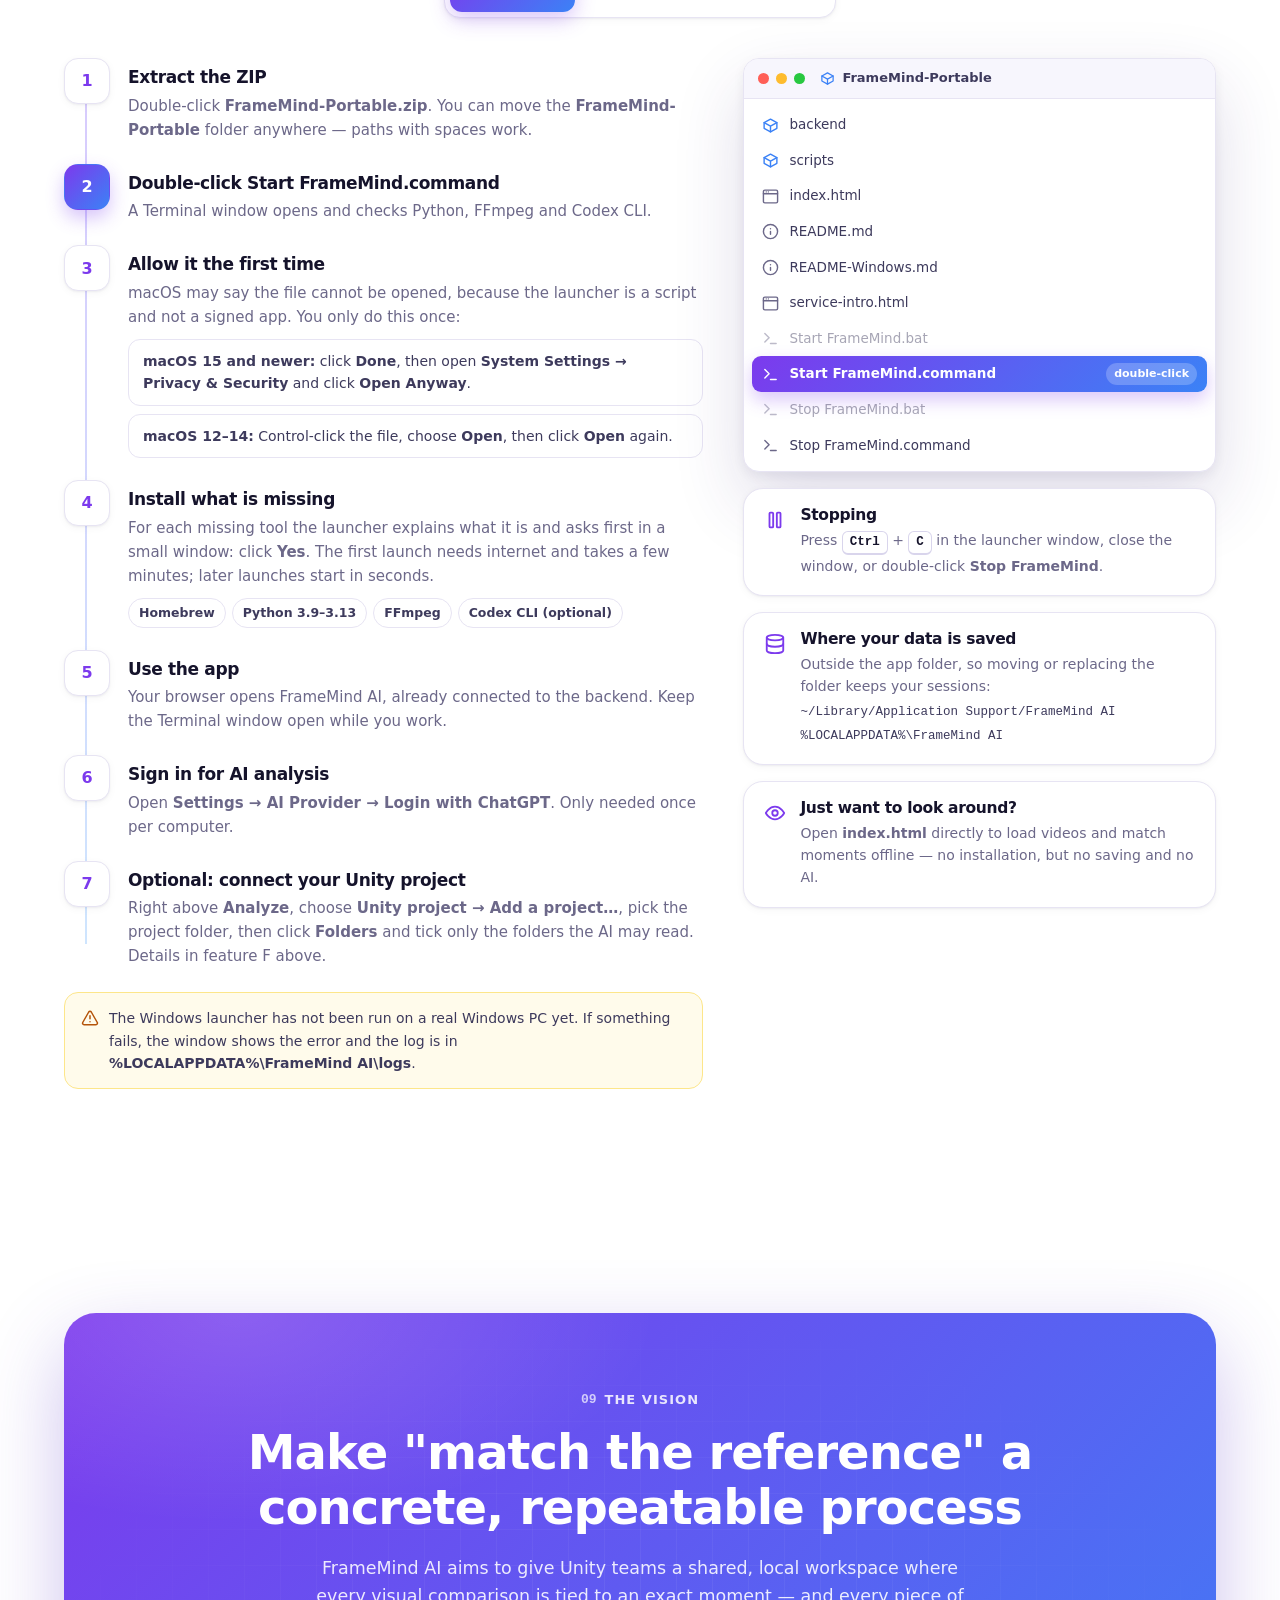
==== commit 3f612c89: "Move the standalone page to index.html at the root The page now sits at the repo root and at the roo" ====
--- a/service-intro.html
+++ b/service-intro.html
@@ -10,7 +10,7 @@
 <!--
   FrameMind AI — product introduction page.
   One self-contained file: no external fonts, scripts, images or requests. Open it by double-clicking.
-  Every claim on this page follows docs/PROGRESS.md, docs/ROADMAP.md and submission/index.html (2026-10-30).
+  Every claim on this page follows docs/PROGRESS.md, docs/ROADMAP.md and index.html (2026-10-30).
 -->
 <style>
 :root {
@@ -35,7 +35,7 @@
   --shadow: 0 2px 6px rgba(21,19,43,.04), 0 12px 32px rgba(54,38,120,.08);
   --shadow-lg: 0 4px 12px rgba(21,19,43,.06), 0 30px 70px rgba(54,38,120,.16);
   --radius: 20px;
-  /* App (mockup) palette, copied from submission/index.html */
+  /* App (mockup) palette, copied from index.html */
   --a-bg: #10101e; --a-surface: #19192c; --a-raised: #212137; --a-border: #37334f;
   --a-fg: #f5f3ff; --a-muted: #9994b5; --a-ref: #a78bfa; --a-cur: #3b82f6;
   --sev-critical: #f43f5e; --sev-major: #fb923c; --sev-minor: #fde68a; --sev-suggestion: #38bdf8;
@@ -150,7 +150,7 @@
 @media (max-width: 1140px) { .fc-1 { left: 8px; top: -22px; } .fc-2 { right: 8px; top: auto; bottom: -24px; } }
 @media (max-width: 640px) { .float-chip { display: none; } }
 
-/* ---------- App mockups (dark, mirrors submission/index.html) ---------- */
+/* ---------- App mockups (dark, mirrors index.html) ---------- */
 .app { position: relative; z-index: 2; border-radius: 18px; background: var(--a-bg); color: var(--a-fg); border: 1px solid #2a2742; box-shadow: var(--shadow-lg); overflow: hidden; font-size: 12.5px; line-height: 1.45; text-align: left; }
 .app-bar { display: flex; align-items: center; gap: 8px; height: 38px; padding: 0 14px; background: #15152a; border-bottom: 1px solid #262340; }
 .app-bar i { width: 11px; height: 11px; border-radius: 50%; background: #3a3654; }
@@ -629,7 +629,7 @@
 <body>
 <script>document.documentElement.classList.add("js");</script>
 
-<!-- Icon sprite: paths copied from the app's icon set (submission/index.html → ICON_PATHS) plus a few extras -->
+<!-- Icon sprite: paths copied from the app's icon set (index.html → ICON_PATHS) plus a few extras -->
 <svg width="0" height="0" style="position:absolute" aria-hidden="true">
   <defs>
     <linearGradient id="flowGrad" gradientUnits="userSpaceOnUse" x1="6" x2="72" y1="0" y2="0"><stop offset="0" stop-color="#7c3aed"/><stop offset="1" stop-color="#3b82f6"/></linearGradient>
@@ -782,7 +782,7 @@
       <div class="float-chip fc-2"><span class="fi" style="background:#fb923c"><svg class="ic"><use href="#i-camera"/></svg></span><span><b>Camera · Major</b>Suggested Unity fix included</span></div>
 
       <div class="app" role="img" aria-label="Recreation of the FrameMind AI New Analysis screen: reference and current gameplay side by side with timelines, analysis modes and a feedback card">
-        <div class="app-bar"><i></i><i></i><i></i><div class="url"><svg class="ic"><use href="#i-lock"/></svg>file:// … /FrameMind-Portable/submission/index.html</div></div>
+        <div class="app-bar"><i></i><i></i><i></i><div class="url"><svg class="ic"><use href="#i-lock"/></svg>file:// … /FrameMind-Portable/index.html</div></div>
         <div class="app-body">
           <aside class="app-side">
             <div class="app-logo"><span><svg class="ic"><use href="#i-logo"/></svg></span><span>FrameMind AI</span></div>
@@ -1300,7 +1300,7 @@
     </div>
     <div class="arch">
       <div class="card node reveal from-left">
-        <div class="nh"><span class="ni"><svg class="ic"><use href="#i-browser"/></svg></span><div><h4>Standalone page</h4><small>submission/index.html</small></div></div>
+        <div class="nh"><span class="ni"><svg class="ic"><use href="#i-browser"/></svg></span><div><h4>Standalone page</h4><small>index.html</small></div></div>
         <ul><li>One HTML file, opened by double-click (file://)</li><li>Vanilla JavaScript, strict Content-Security-Policy, no CDN</li><li>Players, timelines, pairs and Canvas frame extraction work offline</li><li>A Next.js 16 + React version exists for development</li></ul>
       </div>
       <div class="wire-wrap reveal" style="--d:.15s" aria-hidden="true"><div class="wire-lbl">HTTP + pairing code</div><div class="wire"></div></div>
@@ -1416,7 +1416,7 @@
           <ul id="finderList">
             <li class="dir"><svg class="ic"><use href="#i-box"/></svg>backend</li>
             <li class="dir"><svg class="ic"><use href="#i-box"/></svg>scripts</li>
-            <li class="dir"><svg class="ic"><use href="#i-box"/></svg>submission</li>
+            <li><svg class="ic"><use href="#i-browser"/></svg>index.html</li>
             <li><svg class="ic"><use href="#i-info"/></svg>README.md</li>
             <li><svg class="ic"><use href="#i-info"/></svg>README-Windows.md</li>
             <li><svg class="ic"><use href="#i-browser"/></svg>service-intro.html</li>
@@ -1428,7 +1428,7 @@
         </div>
         <div class="card side-card"><svg class="ic"><use href="#i-pause"/></svg><div><h4>Stopping</h4><p>Press <kbd>Ctrl</kbd> + <kbd>C</kbd> in the launcher window, close the window, or double-click <b>Stop FrameMind</b>.</p></div></div>
         <div class="card side-card"><svg class="ic"><use href="#i-database"/></svg><div><h4>Where your data is saved</h4><p>Outside the app folder, so moving or replacing the folder keeps your sessions:</p><p class="mono">~/Library/Application Support/FrameMind AI</p><p class="mono">%LOCALAPPDATA%\FrameMind AI</p></div></div>
-        <div class="card side-card"><svg class="ic"><use href="#i-eye"/></svg><div><h4>Just want to look around?</h4><p>Open <b>submission/index.html</b> directly to load videos and match moments offline — no installation, but no saving and no AI.</p></div></div>
+        <div class="card side-card"><svg class="ic"><use href="#i-eye"/></svg><div><h4>Just want to look around?</h4><p>Open <b>index.html</b> directly to load videos and match moments offline — no installation, but no saving and no AI.</p></div></div>
       </div>
     </div>
   </div>
@@ -1735,7 +1735,7 @@
 "Where your data is saved": "Dữ liệu được lưu ở đâu",
 "Outside the app folder, so moving or replacing the folder keeps your sessions:": "Nằm ngoài thư mục ứng dụng, nên di chuyển hay thay thư mục vẫn giữ nguyên các phiên:",
 "Just want to look around?": "Chỉ muốn xem thử?",
-"Open <b>submission/index.html<\/b> directly to load videos and match moments offline — no installation, but no saving and no AI.": "Mở trực tiếp <b>submission/index.html<\/b> để mở video và ghép khoảnh khắc offline — không cần cài đặt, nhưng không lưu dữ liệu và không có AI."
+"Open <b>index.html<\/b> directly to load videos and match moments offline — no installation, but no saving and no AI.": "Mở trực tiếp <b>index.html<\/b> để mở video và ghép khoảnh khắc offline — không cần cài đặt, nhưng không lưu dữ liệu và không có AI."
 },
 "ko": {
 "Problem": "문제",
@@ -2007,7 +2007,7 @@
 "Where your data is saved": "데이터 저장 위치",
 "Outside the app folder, so moving or replacing the folder keeps your sessions:": "앱 폴더 밖에 저장되므로 폴더를 옮기거나 교체해도 세션이 유지됩니다:",
 "Just want to look around?": "그냥 둘러보고 싶다면?",
-"Open <b>submission/index.html<\/b> directly to load videos and match moments offline — no installation, but no saving and no AI.": "<b>submission/index.html<\/b>을 바로 열어 오프라인으로 영상을 불러오고 장면을 매칭할 수 있습니다. 설치는 필요 없지만 저장과 AI는 사용할 수 없습니다."
+"Open <b>index.html<\/b> directly to load videos and match moments offline — no installation, but no saving and no AI.": "<b>index.html<\/b>을 바로 열어 오프라인으로 영상을 불러오고 장면을 매칭할 수 있습니다. 설치는 필요 없지만 저장과 AI는 사용할 수 없습니다."
 }
 };
 </script>
@@ -2234,7 +2234,7 @@
     render();
   })();
 
-  /* ---------- Feature G: real EN / VI / KO strings from submission/index.html ---------- */
+  /* ---------- Feature G: real EN / VI / KO strings from index.html ---------- */
   (function () {
     var root = $("#demoG"); if (!root) return;
     var dict = {
